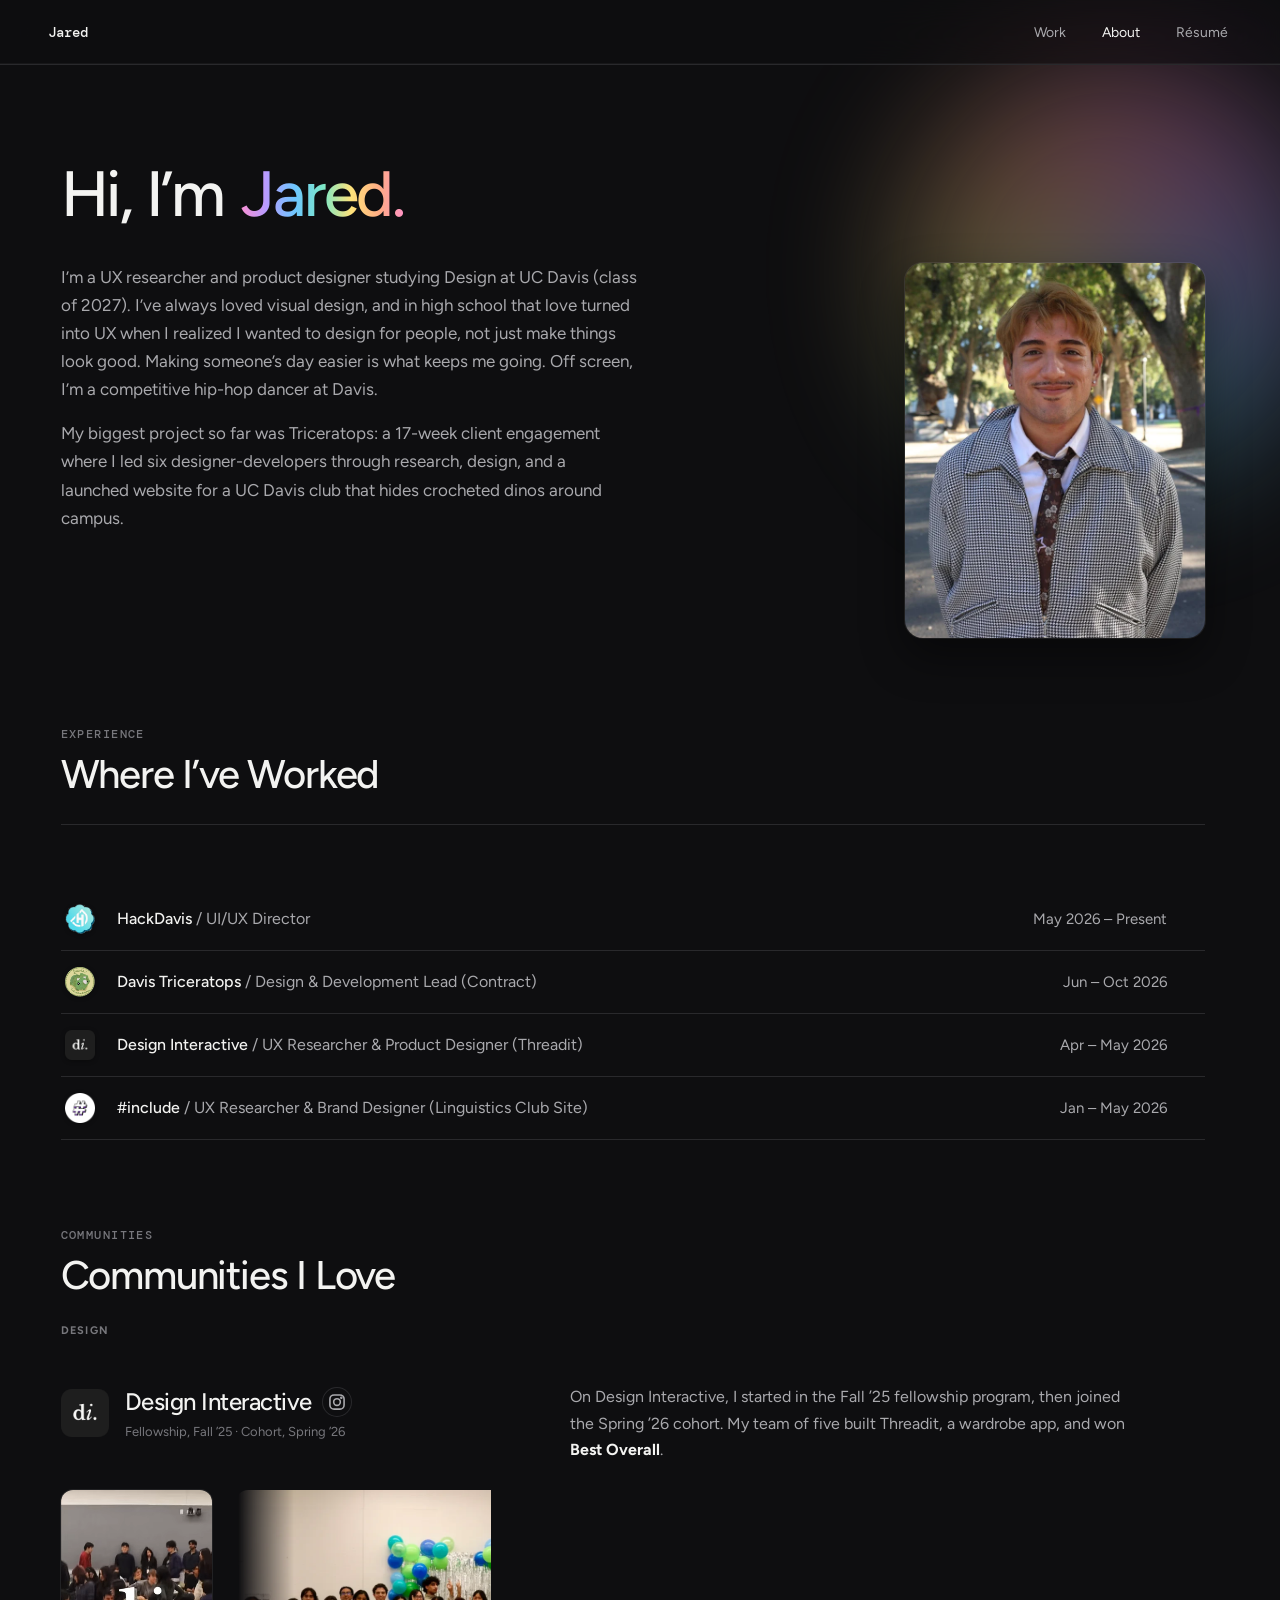
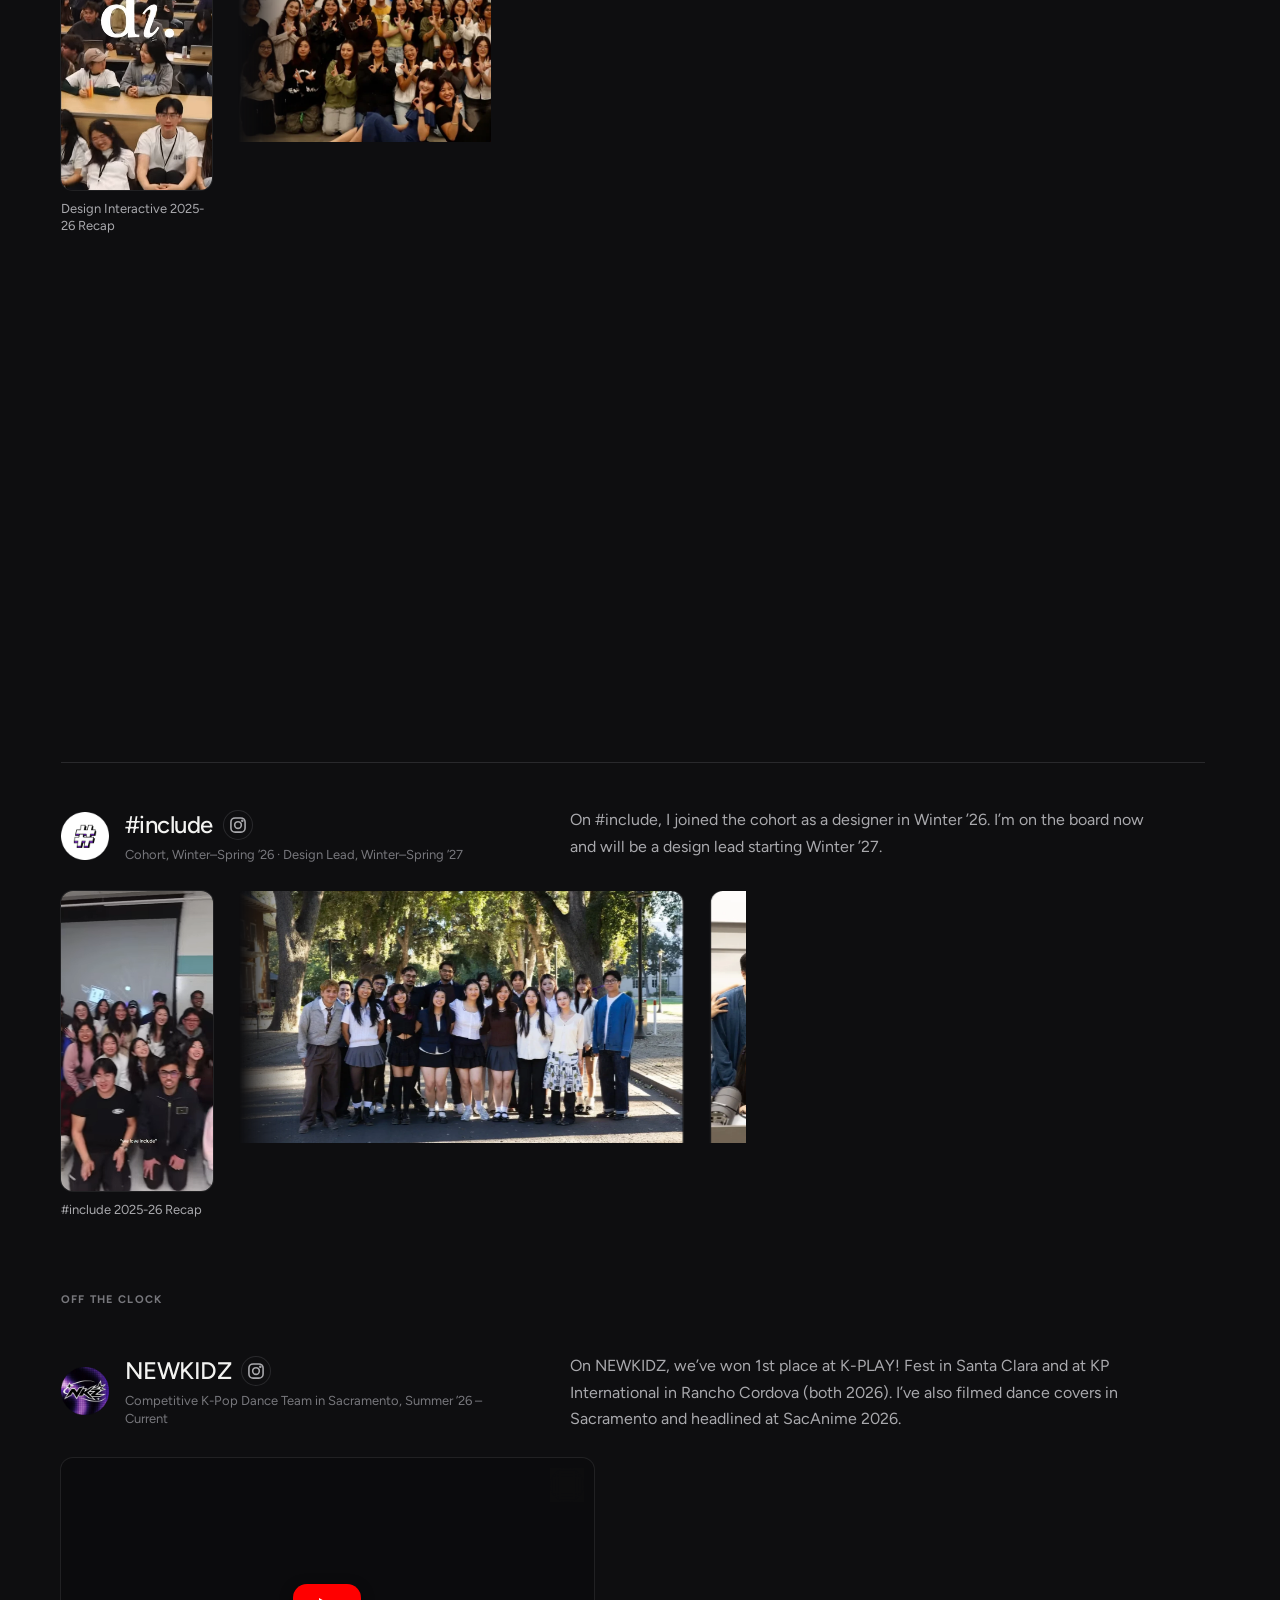
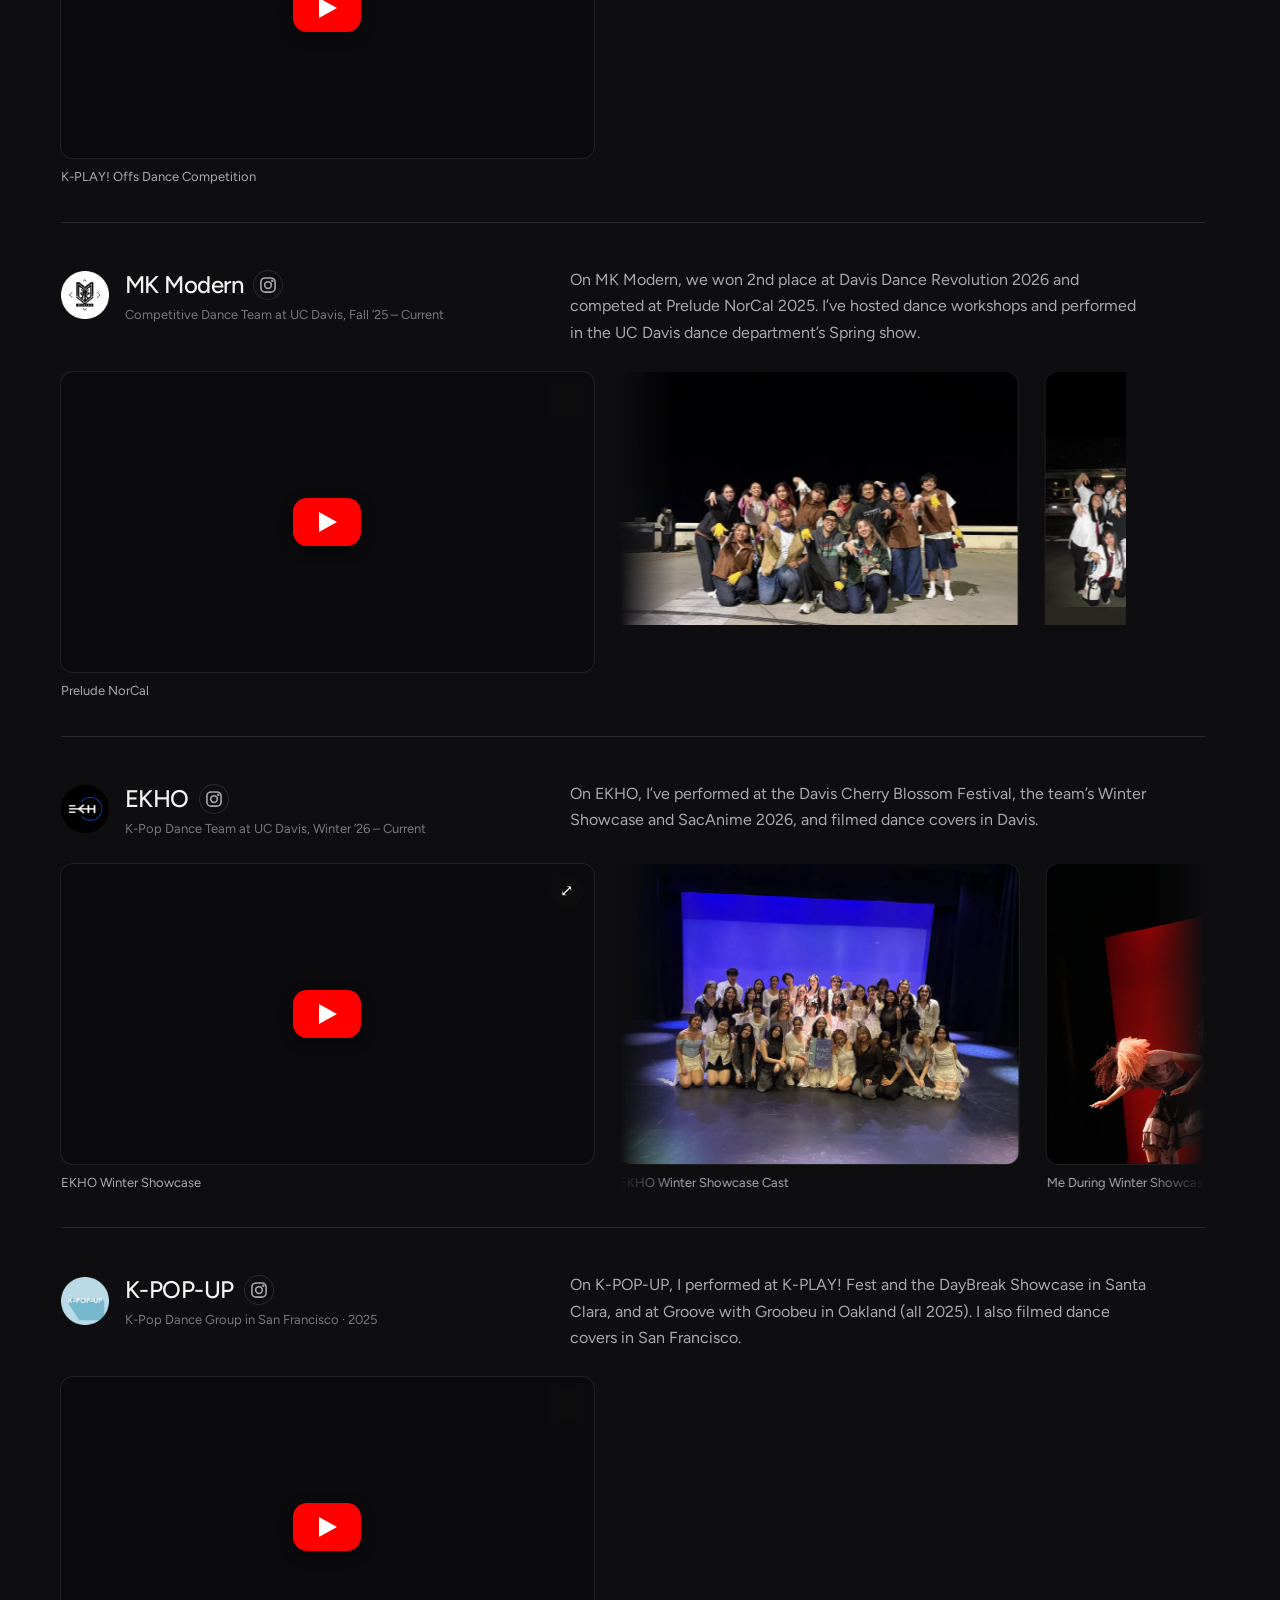
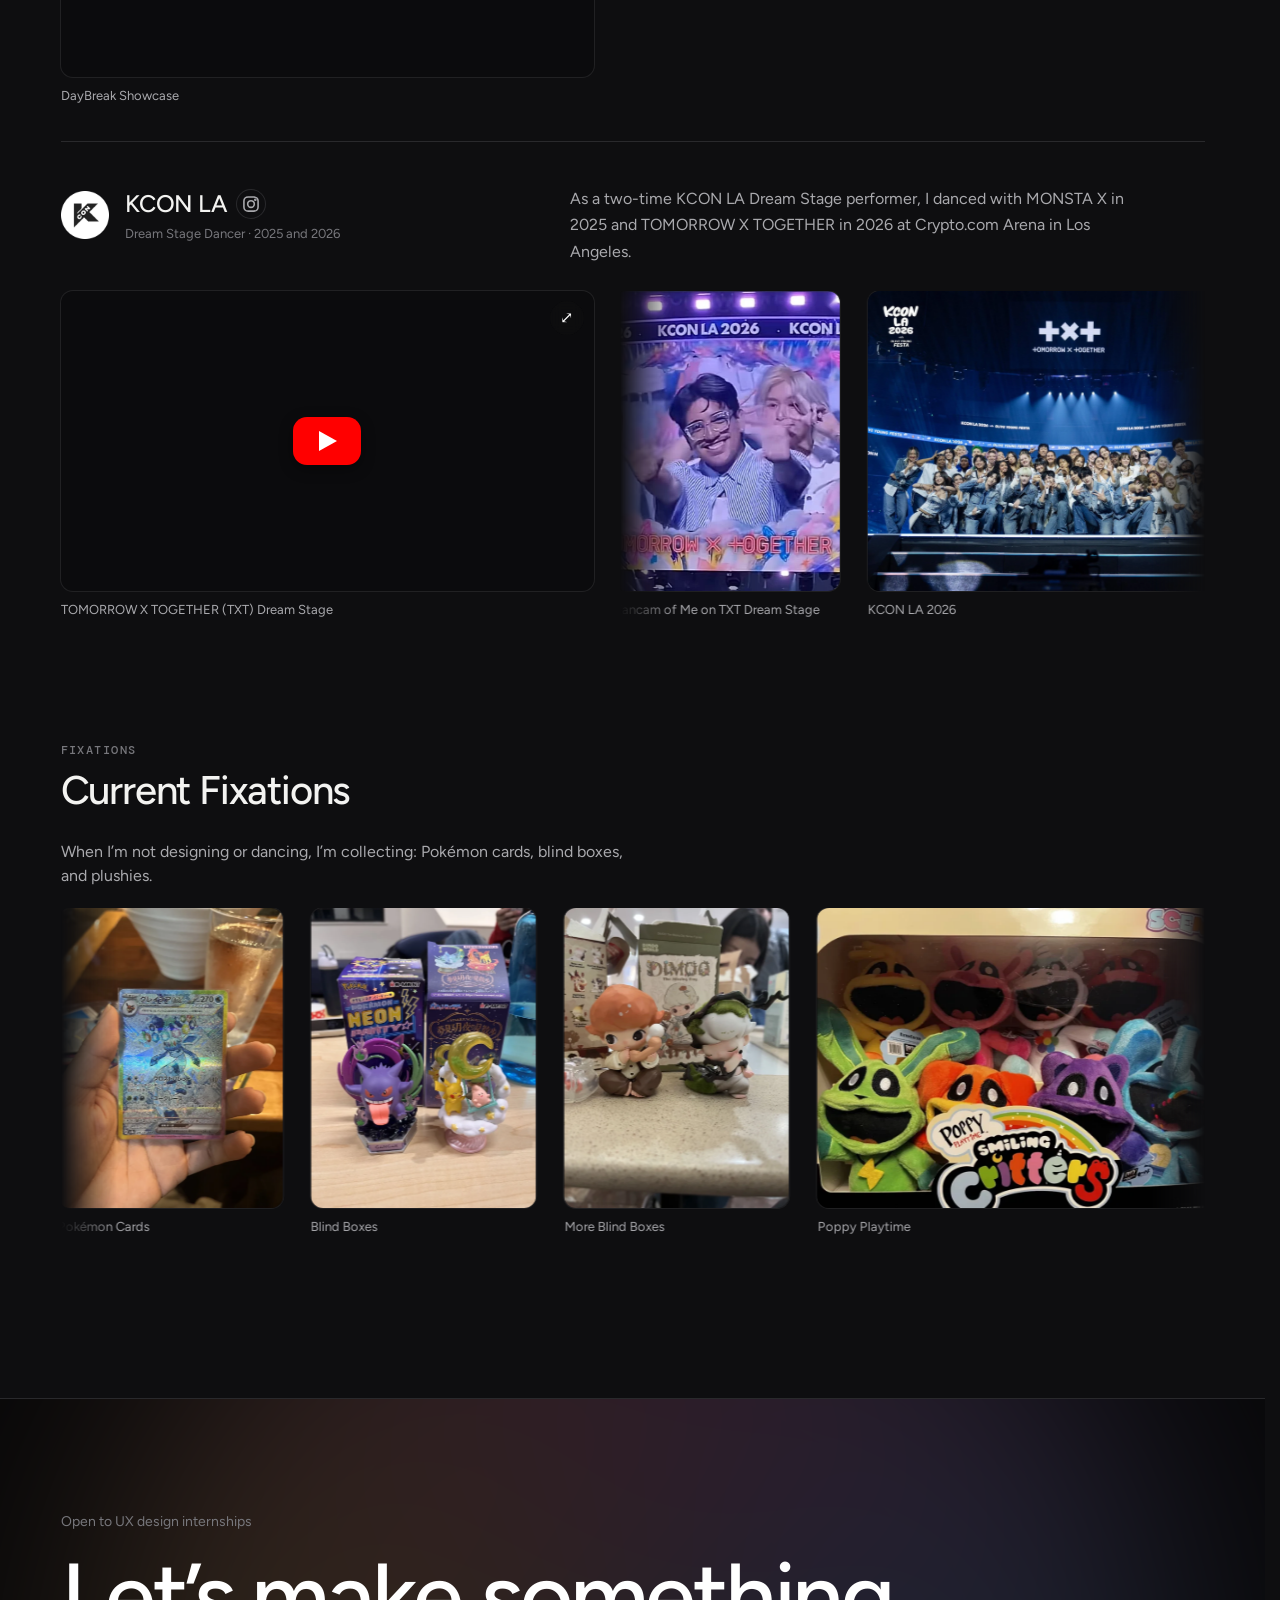
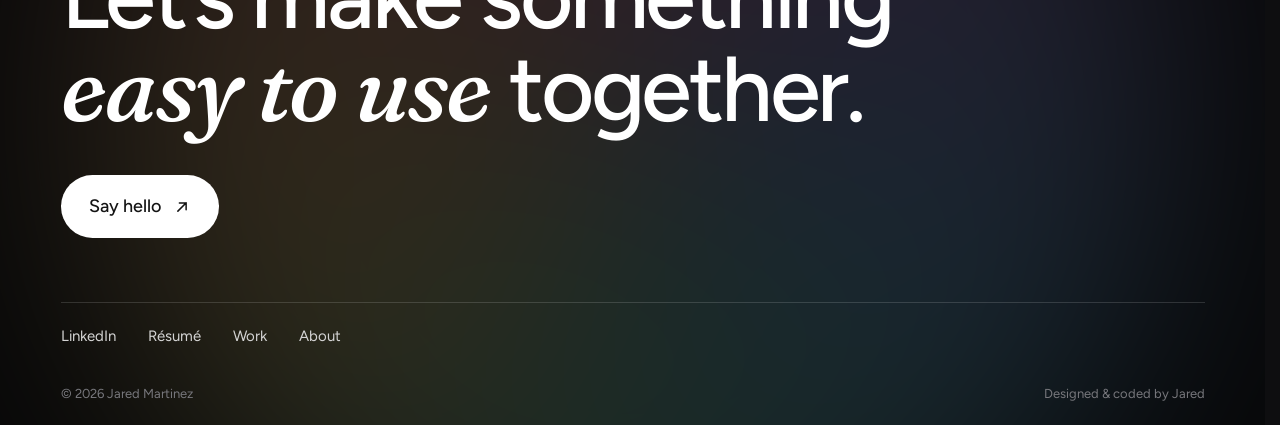
==== about.html @ 3a0bd886 "About: updated role lines for the dance communities Co-Authored-By: Claude Sonnet 5.5 <noreply@anthr" ====
<!doctype html>
<html lang="en">
<head>
  <meta charset="utf-8">
  <meta name="viewport" content="width=device-width,initial-scale=1">
  <title>About | Jared Martinez</title>
  <meta name="description" content="About Jared Martinez, a UX researcher and product designer at UC Davis. Experience, communities, and how I work.">
  <meta name="theme-color" content="#0e0e10">
  <link rel="icon" href="data:image/svg+xml,%3Csvg xmlns='http://www.w3.org/2000/svg' viewBox='0 0 24 24'%3E%3Cpath d='M12 2.5l2.9 6.2 6.6.8-4.9 4.6 1.3 6.7L12 17.5l-5.9 3.3 1.3-6.7L2.5 9.5l6.6-.8z' fill='%23222222'/%3E%3C/svg%3E">
  <link rel="stylesheet" href="css/site.css">
  <link rel="stylesheet" href="css/about.css">
  <link rel="stylesheet" href="css/dark.css">
  <script>document.documentElement.setAttribute('data-theme','dark')</script>
  <noscript><style>.reveal{opacity:1;transform:none}.hero h1 .w>span{transform:none;animation:none}.hero-fade{animation:none}</style></noscript>
</head>
<body id="top">
  <nav class="navbar" aria-label="Main">
    <a class="nav-logo" href="index.html" aria-label="Jared, home">Jared</a>
    <div class="nav-right">
      <div class="nav-links" id="nav-menu">
        <a class="nav-link" href="index.html#projects">Work</a>
        <a class="nav-link" href="about.html" aria-current="page">About</a>
        <a class="nav-link" data-site="resume" data-root="" href="#" target="_blank" rel="noopener noreferrer">Résumé<span class="nav-link-arrow"><svg viewBox="0 0 24 24" aria-hidden="true"><path d="m6.5 17.5 11-11m0 9v-9h-9"/></svg></span></a>
      </div>
      <button class="nav-toggle" type="button" aria-expanded="false" aria-controls="nav-menu" aria-label="Open menu"><span class="nav-toggle-bars" aria-hidden="true"></span></button>
    </div>
  </nav>

  <main class="about">
    <section class="x-hero">
      <div class="orb o1" aria-hidden="true"></div>
      <h1 class="x-title reveal">Hi, I’m <span class="foil-text">Jared.</span></h1>
      <div class="x-intro">
        <div class="x-copy reveal" style="--d:.08s">
          <p>I’m a UX researcher and product designer studying Design at UC Davis (class of 2027). I’ve always loved visual design, and in high school that love turned into UX when I realized I wanted to design for people, not just make things look good. Making someone’s day easier is what keeps me going. Off screen, I’m a competitive hip-hop dancer at Davis.</p>
          <p>My biggest project so far was Triceratops: a 17-week client engagement where I led six designer-developers through research, design, and a launched website for a UC Davis club that hides crocheted dinos around campus.</p>
        </div>
        <figure class="x-portrait reveal"><img src="assets/img/ab-portrait.webp" alt="Jared smiling outdoors in a houndstooth jacket and floral tie, under a canopy of trees" width="640" height="800"></figure>
      </div>
    </section>

    <section class="a-block">
      <header class="x-head reveal"><span class="x-eyebrow">Experience</span><h2 class="x-h2">Where I’ve Worked</h2></header>
      <div class="x-rows"><div class="x-row reveal"><img class="x-img" src="assets/img/logo-include.png" alt="" aria-hidden="true"><span class="x-name"><b>#include</b> / Design Lead</span><span class="x-date">Incoming, Jan 2027</span></div><div class="x-row reveal"><img class="x-img" src="assets/img/logo-hackdavis.png" alt="" aria-hidden="true"><span class="x-name"><b>HackDavis</b> / UI/UX Director</span><span class="x-date">May 2026 – Present</span></div><a class="x-row reveal" href="work/triceratops.html"><img class="x-img" src="assets/img/logo-triceratops.png" alt="" aria-hidden="true"><span class="x-name"><b>Davis Triceratops</b> / Design &amp; Development Lead (Contract)</span><span class="x-date">Jun – Oct 2026</span><span class="x-go" aria-hidden="true">↗</span></a><a class="x-row reveal" href="work/threadit.html"><img class="x-img" src="assets/img/logo-di.png" alt="" aria-hidden="true"><span class="x-name"><b>Design Interactive</b> / UX Researcher &amp; Product Designer (Threadit)</span><span class="x-date">Apr – May 2026</span><span class="x-go" aria-hidden="true">↗</span></a><div class="x-row reveal"><img class="x-img" src="assets/img/logo-include.png" alt="" aria-hidden="true"><span class="x-name"><b>#include</b> / UX Researcher &amp; Brand Designer (Linguistics Club Site)</span><span class="x-date">Jan – May 2026</span></div></div>
    </section>

    <section class="a-block">
      <header class="x-head reveal"><span class="x-eyebrow">Communities</span><h2 class="x-h2">Communities I Love</h2></header>
      <h4 class="x-grp reveal">Design</h4>
      <div class="x-cos"><article class="x-co reveal"><div class="x-co-top"><div class="x-co-id"><img class="x-img" src="assets/img/logo-di.png" alt="" aria-hidden="true"><div><h3>Design Interactive<a class="x-ig-ico" href="https://www.instagram.com/davisdesigninteractive/" target="_blank" rel="noopener noreferrer" aria-label="Design Interactive on Instagram"><svg viewBox="0 0 24 24" width="20" height="20" fill="none" stroke="currentColor" stroke-width="1.9" stroke-linecap="round" stroke-linejoin="round" aria-hidden="true"><rect x="3.5" y="3.5" width="17" height="17" rx="5"/><circle cx="12" cy="12" r="4"/><circle cx="17.2" cy="6.8" r=".6" fill="currentColor"/></svg></a></h3><p class="x-c-role">Fellowship, Fall ’25 · Cohort, Spring ’26</p></div></div><div class="x-co-desc"><p>On Design Interactive, I started in the Fall ’25 fellowship program, then joined the Spring ’26 cohort. My team of five built Threadit, a wardrobe app, and won <strong>Best Overall</strong>.</p></div></div><div class="x-co-media has-feat"><figure class="x-m x-pv x-feat" style="--ar:360/712"><div class="x-mf"><video class="clip" data-loop autoplay muted loop playsinline preload="metadata" poster="assets/img/ab-di-reel-poster.webp" aria-label="Design Interactive 2025-26 Recap"><source src="assets/video/ab-di-reel.webm" type="video/webm"><source src="assets/video/ab-di-reel.mp4" type="video/mp4"></video></div><figcaption>Design Interactive 2025-26 Recap</figcaption></figure><div class="x-car" data-car><div class="x-car-track"><figure class="x-m" style="--ar:960/720"><div class="x-mf"><img src="assets/img/ab-di-fellowship.webp" alt="The Design Interactive fellowship group posing together in front of balloons" loading="lazy" draggable="false" width="960" height="720"></div><figcaption>Fellowship, Fall ’25</figcaption></figure><figure class="x-m" style="--ar:1280/853"><div class="x-mf"><img src="assets/img/ab-di-cohort.webp" alt="Team Threadit holding their certificates in front of the Threadit slide" loading="lazy" draggable="false" width="1280" height="853"></div><figcaption>Team Threadit</figcaption></figure><figure class="x-m" style="--ar:1280/853"><div class="x-mf"><img src="assets/img/ab-di-present.webp" alt="Presenting Threadit on stage" loading="lazy" draggable="false" width="1280" height="853"></div><figcaption>Cohort Presentation Night</figcaption></figure></div></div></div></article><article class="x-co reveal"><div class="x-co-top"><div class="x-co-id"><img class="x-img" src="assets/img/logo-hackdavis.png" alt="" aria-hidden="true"><div><h3>HackDavis<a class="x-ig-ico" href="https://www.instagram.com/hackdavis/" target="_blank" rel="noopener noreferrer" aria-label="HackDavis on Instagram"><svg viewBox="0 0 24 24" width="20" height="20" fill="none" stroke="currentColor" stroke-width="1.9" stroke-linecap="round" stroke-linejoin="round" aria-hidden="true"><rect x="3.5" y="3.5" width="17" height="17" rx="5"/><circle cx="12" cy="12" r="4"/><circle cx="17.2" cy="6.8" r=".6" fill="currentColor"/></svg></a></h3><p class="x-c-role">UI/UX Director, 2026–2027</p></div></div><div class="x-co-desc"><p>On HackDavis, I co-direct UI/UX and shape the narrative and content structure of the organization’s website.</p></div></div><div class="x-co-media has-feat"><figure class="x-m x-pv x-feat" style="--ar:3/4"><div class="x-mf"><video class="clip" data-loop autoplay muted loop playsinline preload="metadata" poster="assets/img/ab-hackdavis-poster.webp" aria-label="HackDavis Design Team"><source src="assets/video/ab-hackdavis.webm" type="video/webm"><source src="assets/video/ab-hackdavis.mp4" type="video/mp4"></video></div><figcaption>HackDavis Design Team</figcaption></figure><div class="x-car" data-car><div class="x-car-track"><figure class="x-m" style="--ar:1536/1152"><div class="x-mf"><img src="assets/img/ab-hd-1.webp" alt="HackDavis members posing at a table at a restaurant" loading="lazy" draggable="false" width="1536" height="1152"></div><figcaption>HackDavis Team Social</figcaption></figure><figure class="x-m" style="--ar:767/1024"><div class="x-mf"><img src="assets/img/ab-hd-2.webp" alt="HackDavis members chatting in a furniture showroom" loading="lazy" draggable="false" width="767" height="1024"></div><figcaption>IKEA Social</figcaption></figure><figure class="x-m" style="--ar:768/1024"><div class="x-mf"><img src="assets/img/ab-hd-3.webp" alt="A HackDavis member reading a note while teammates look on" loading="lazy" draggable="false" width="768" height="1024"></div><figcaption>IKEA Social</figcaption></figure></div></div></div></article><article class="x-co reveal"><div class="x-co-top"><div class="x-co-id"><img class="x-img" src="assets/img/logo-include.png" alt="" aria-hidden="true"><div><h3>#include<a class="x-ig-ico" href="https://www.instagram.com/includedavis/" target="_blank" rel="noopener noreferrer" aria-label="#include on Instagram"><svg viewBox="0 0 24 24" width="20" height="20" fill="none" stroke="currentColor" stroke-width="1.9" stroke-linecap="round" stroke-linejoin="round" aria-hidden="true"><rect x="3.5" y="3.5" width="17" height="17" rx="5"/><circle cx="12" cy="12" r="4"/><circle cx="17.2" cy="6.8" r=".6" fill="currentColor"/></svg></a></h3><p class="x-c-role">Cohort, Winter–Spring ’26 · Design Lead, Winter–Spring ’27</p></div></div><div class="x-co-desc"><p>On #include, I joined the cohort as a designer in Winter ’26. I’m on the board now and will be a design lead starting Winter ’27.</p></div></div><div class="x-co-media has-feat"><figure class="x-m x-pv x-feat" style="--ar:360/706"><div class="x-mf"><video class="clip" data-loop autoplay muted loop playsinline preload="metadata" poster="assets/img/ab-include-reel-poster.webp" aria-label="#include 2025-26 Recap"><source src="assets/video/ab-include-reel.webm" type="video/webm"><source src="assets/video/ab-include-reel.mp4" type="video/mp4"></video></div><figcaption>#include 2025-26 Recap</figcaption></figure><div class="x-car" data-car><div class="x-car-track"><figure class="x-m" style="--ar:1536/1024"><div class="x-mf"><img src="assets/img/ab-include-3.webp" alt="The #include team standing together on a tree-lined campus road" loading="lazy" draggable="false" width="1536" height="1024"></div><figcaption>2026-2027 Board</figcaption></figure><figure class="x-m" style="--ar:683/1024"><div class="x-mf"><img src="assets/img/ab-include-4.webp" alt="Members of #include laughing together around a laptop" loading="lazy" draggable="false" width="683" height="1024"></div><figcaption>Design Leads 2026-2027</figcaption></figure><figure class="x-m" style="--ar:767/1024"><div class="x-mf"><img src="assets/img/ab-include-5.webp" alt="The #include design team posing at a table in a classroom" loading="lazy" draggable="false" width="767" height="1024"></div><figcaption>Linguistics Club Cohort Team</figcaption></figure><figure class="x-m" style="--ar:1280/855"><div class="x-mf"><img src="assets/img/ab-include-2.webp" alt="The #include cohort posing in a classroom" loading="lazy" draggable="false" width="1280" height="855"></div><figcaption>2026 Winter-Spring Cohort</figcaption></figure></div></div></div></article></div>
      <h4 class="x-grp reveal">Off the Clock</h4>
      <div class="x-cos"><article class="x-co reveal"><div class="x-co-top"><div class="x-co-id"><img class="x-img" src="assets/img/logo-newkidz.png" alt="" aria-hidden="true"><div><h3>NEWKIDZ<a class="x-ig-ico" href="https://www.instagram.com/newkidz.nkz/" target="_blank" rel="noopener noreferrer" aria-label="NEWKIDZ on Instagram"><svg viewBox="0 0 24 24" width="20" height="20" fill="none" stroke="currentColor" stroke-width="1.9" stroke-linecap="round" stroke-linejoin="round" aria-hidden="true"><rect x="3.5" y="3.5" width="17" height="17" rx="5"/><circle cx="12" cy="12" r="4"/><circle cx="17.2" cy="6.8" r=".6" fill="currentColor"/></svg></a></h3><p class="x-c-role">Competitive K-Pop Dance Team in Sacramento, Summer ’26 – Current</p></div></div><div class="x-co-desc"><p>On NEWKIDZ, we’ve won 1st place at K-PLAY! Fest in Santa Clara and at KP International in Rancho Cordova (both 2026). I’ve also filmed dance covers in Sacramento and headlined at SacAnime 2026.</p></div></div><div class="x-co-media has-feat"><figure class="x-m x-yt x-feat" style="--ar:16/9"><div class="x-mf"><a class="x-vid" href="https://www.youtube.com/watch?v=4xDZyEE0aps" data-yt="4xDZyEE0aps" data-autoplay target="_blank" rel="noopener noreferrer" aria-label="Play: K-PLAY! Offs Dance Competition"><img src="https://i.ytimg.com/vi/4xDZyEE0aps/maxresdefault.jpg" alt="" loading="lazy" draggable="false" onerror="var f=this.dataset.f|0;if(f==0){this.dataset.f=1;this.src='https://i.ytimg.com/vi/4xDZyEE0aps/sddefault.jpg'}else if(f==1){this.dataset.f=2;this.src='https://i.ytimg.com/vi/4xDZyEE0aps/hqdefault.jpg'}else{this.remove()}"><span class="x-play" aria-hidden="true"></span></a><button class="x-expand" type="button" aria-label="Expand video">⤢</button></div><figcaption>K-PLAY! Offs Dance Competition</figcaption></figure><div class="x-car" data-car><div class="x-car-track"><figure class="x-m" style="--ar:810/1450"><div class="x-mf"><img src="assets/img/ab-newkidz.webp" alt="NEWKIDZ team members posing on a gym floor in red" loading="lazy" draggable="false" width="810" height="1450"></div><figcaption>K-PLAY! Offs Team</figcaption></figure><figure class="x-m x-yt" style="--ar:16/9"><div class="x-mf"><a class="x-vid" href="https://www.youtube.com/watch?v=G6zW-KF57Dw" data-yt="G6zW-KF57Dw" target="_blank" rel="noopener noreferrer" aria-label="Play: BAD - ATEEZ Dance Cover"><img src="https://i.ytimg.com/vi/G6zW-KF57Dw/maxresdefault.jpg" alt="" loading="lazy" draggable="false" onerror="var f=this.dataset.f|0;if(f==0){this.dataset.f=1;this.src='https://i.ytimg.com/vi/G6zW-KF57Dw/sddefault.jpg'}else if(f==1){this.dataset.f=2;this.src='https://i.ytimg.com/vi/G6zW-KF57Dw/hqdefault.jpg'}else{this.remove()}"><span class="x-play" aria-hidden="true"></span></a></div><figcaption>BAD - ATEEZ Dance Cover</figcaption></figure></div></div></div></article><article class="x-co reveal"><div class="x-co-top"><div class="x-co-id"><img class="x-img" src="assets/img/logo-mkmodern.png" alt="" aria-hidden="true"><div><h3>MK Modern<a class="x-ig-ico" href="https://www.instagram.com/mkmodern/" target="_blank" rel="noopener noreferrer" aria-label="MK Modern on Instagram"><svg viewBox="0 0 24 24" width="20" height="20" fill="none" stroke="currentColor" stroke-width="1.9" stroke-linecap="round" stroke-linejoin="round" aria-hidden="true"><rect x="3.5" y="3.5" width="17" height="17" rx="5"/><circle cx="12" cy="12" r="4"/><circle cx="17.2" cy="6.8" r=".6" fill="currentColor"/></svg></a></h3><p class="x-c-role">Competitive Dance Team at UC Davis, Fall ’25 – Current</p></div></div><div class="x-co-desc"><p>On MK Modern, we won 2nd place at Davis Dance Revolution 2026 and competed at Prelude NorCal 2025. I’ve hosted dance workshops and performed in the UC Davis dance department’s Spring show.</p></div></div><div class="x-co-media has-feat"><figure class="x-m x-yt x-feat" style="--ar:16/9"><div class="x-mf"><a class="x-vid" href="https://www.youtube.com/watch?v=GJey87ZkhEk" data-yt="GJey87ZkhEk" data-autoplay target="_blank" rel="noopener noreferrer" aria-label="Play: Prelude NorCal"><img src="https://i.ytimg.com/vi/GJey87ZkhEk/maxresdefault.jpg" alt="" loading="lazy" draggable="false" onerror="var f=this.dataset.f|0;if(f==0){this.dataset.f=1;this.src='https://i.ytimg.com/vi/GJey87ZkhEk/sddefault.jpg'}else if(f==1){this.dataset.f=2;this.src='https://i.ytimg.com/vi/GJey87ZkhEk/hqdefault.jpg'}else{this.remove()}"><span class="x-play" aria-hidden="true"></span></a><button class="x-expand" type="button" aria-label="Expand video">⤢</button></div><figcaption>Prelude NorCal</figcaption></figure><div class="x-car" data-car><div class="x-car-track"><figure class="x-m" style="--ar:932/700"><div class="x-mf"><img src="assets/img/ab-mk-1.webp" alt="MK Modern members posing at night" loading="lazy" draggable="false" width="932" height="700"></div><figcaption>DDR Team</figcaption></figure><figure class="x-m" style="--ar:526/700"><div class="x-mf"><img src="assets/img/ab-mk-2.webp" alt="MK Modern members in white shirts and red ties" loading="lazy" draggable="false" width="526" height="700"></div><figcaption>Prelude Team</figcaption></figure><figure class="x-m x-yt" style="--ar:16/9"><div class="x-mf"><a class="x-vid" href="https://www.youtube.com/watch?v=SHLrVopWMoc" data-yt="SHLrVopWMoc" target="_blank" rel="noopener noreferrer" aria-label="Play: Davis Dance Revolution Dance Competition"><img src="https://i.ytimg.com/vi/SHLrVopWMoc/maxresdefault.jpg" alt="" loading="lazy" draggable="false" onerror="var f=this.dataset.f|0;if(f==0){this.dataset.f=1;this.src='https://i.ytimg.com/vi/SHLrVopWMoc/sddefault.jpg'}else if(f==1){this.dataset.f=2;this.src='https://i.ytimg.com/vi/SHLrVopWMoc/hqdefault.jpg'}else{this.remove()}"><span class="x-play" aria-hidden="true"></span></a></div><figcaption>Davis Dance Revolution Dance Competition</figcaption></figure></div></div></div></article><article class="x-co reveal"><div class="x-co-top"><div class="x-co-id"><img class="x-img" src="assets/img/logo-ekho.png" alt="" aria-hidden="true"><div><h3>EKHO<a class="x-ig-ico" href="https://www.instagram.com/ekho.dance/" target="_blank" rel="noopener noreferrer" aria-label="EKHO on Instagram"><svg viewBox="0 0 24 24" width="20" height="20" fill="none" stroke="currentColor" stroke-width="1.9" stroke-linecap="round" stroke-linejoin="round" aria-hidden="true"><rect x="3.5" y="3.5" width="17" height="17" rx="5"/><circle cx="12" cy="12" r="4"/><circle cx="17.2" cy="6.8" r=".6" fill="currentColor"/></svg></a></h3><p class="x-c-role">K-Pop Dance Team at UC Davis, Winter ’26 – Current</p></div></div><div class="x-co-desc"><p>On EKHO, I’ve performed at the Davis Cherry Blossom Festival, the team’s Winter Showcase and SacAnime 2026, and filmed dance covers in Davis.</p></div></div><div class="x-co-media has-feat"><figure class="x-m x-yt x-feat" style="--ar:16/9"><div class="x-mf"><a class="x-vid" href="https://www.youtube.com/watch?v=TrWcjJXR0es" data-yt="TrWcjJXR0es" data-autoplay target="_blank" rel="noopener noreferrer" aria-label="Play: EKHO Winter Showcase"><img src="https://i.ytimg.com/vi/TrWcjJXR0es/maxresdefault.jpg" alt="" loading="lazy" draggable="false" onerror="var f=this.dataset.f|0;if(f==0){this.dataset.f=1;this.src='https://i.ytimg.com/vi/TrWcjJXR0es/sddefault.jpg'}else if(f==1){this.dataset.f=2;this.src='https://i.ytimg.com/vi/TrWcjJXR0es/hqdefault.jpg'}else{this.remove()}"><span class="x-play" aria-hidden="true"></span></a><button class="x-expand" type="button" aria-label="Expand video">⤢</button></div><figcaption>EKHO Winter Showcase</figcaption></figure><div class="x-car" data-car><div class="x-car-track"><figure class="x-m" style="--ar:1656/1242"><div class="x-mf"><img src="assets/img/ab-ekho-1.webp" alt="The EKHO team after their showcase" loading="lazy" draggable="false" width="1656" height="1242"></div><figcaption>EKHO Winter Showcase Cast</figcaption></figure><figure class="x-m" style="--ar:2000/1125"><div class="x-mf"><img src="assets/img/ab-ekho-2.webp" alt="EKHO dancers performing on a red stage" loading="lazy" draggable="false" width="2000" height="1125"></div><figcaption>Me During Winter Showcase</figcaption></figure><figure class="x-m x-yt" style="--ar:16/9"><div class="x-mf"><a class="x-vid" href="https://www.youtube.com/watch?v=g5Njkk2mMac" data-yt="g5Njkk2mMac" target="_blank" rel="noopener noreferrer" aria-label="Play: IVE - Bang Bang Dance Cover"><img src="https://i.ytimg.com/vi/g5Njkk2mMac/maxresdefault.jpg" alt="" loading="lazy" draggable="false" onerror="var f=this.dataset.f|0;if(f==0){this.dataset.f=1;this.src='https://i.ytimg.com/vi/g5Njkk2mMac/sddefault.jpg'}else if(f==1){this.dataset.f=2;this.src='https://i.ytimg.com/vi/g5Njkk2mMac/hqdefault.jpg'}else{this.remove()}"><span class="x-play" aria-hidden="true"></span></a></div><figcaption>IVE - Bang Bang Dance Cover</figcaption></figure></div></div></div></article><article class="x-co reveal"><div class="x-co-top"><div class="x-co-id"><img class="x-img" src="assets/img/logo-kpopup.png" alt="" aria-hidden="true"><div><h3>K-POP-UP<a class="x-ig-ico" href="https://www.instagram.com/kpopupsf/" target="_blank" rel="noopener noreferrer" aria-label="K-POP-UP on Instagram"><svg viewBox="0 0 24 24" width="20" height="20" fill="none" stroke="currentColor" stroke-width="1.9" stroke-linecap="round" stroke-linejoin="round" aria-hidden="true"><rect x="3.5" y="3.5" width="17" height="17" rx="5"/><circle cx="12" cy="12" r="4"/><circle cx="17.2" cy="6.8" r=".6" fill="currentColor"/></svg></a></h3><p class="x-c-role">K-Pop Dance Group in San Francisco · 2025</p></div></div><div class="x-co-desc"><p>On K-POP-UP, I performed at K-PLAY! Fest and the DayBreak Showcase in Santa Clara, and at Groove with Groobeu in Oakland (all 2025). I also filmed dance covers in San Francisco.</p></div></div><div class="x-co-media has-feat"><figure class="x-m x-yt x-feat" style="--ar:16/9"><div class="x-mf"><a class="x-vid" href="https://www.youtube.com/watch?v=i_hTtH6LqvQ" data-yt="i_hTtH6LqvQ" data-autoplay target="_blank" rel="noopener noreferrer" aria-label="Play: DayBreak Showcase"><img src="https://i.ytimg.com/vi/i_hTtH6LqvQ/maxresdefault.jpg" alt="" loading="lazy" draggable="false" onerror="var f=this.dataset.f|0;if(f==0){this.dataset.f=1;this.src='https://i.ytimg.com/vi/i_hTtH6LqvQ/sddefault.jpg'}else if(f==1){this.dataset.f=2;this.src='https://i.ytimg.com/vi/i_hTtH6LqvQ/hqdefault.jpg'}else{this.remove()}"><span class="x-play" aria-hidden="true"></span></a><button class="x-expand" type="button" aria-label="Expand video">⤢</button></div><figcaption>DayBreak Showcase</figcaption></figure><div class="x-car" data-car><div class="x-car-track"><figure class="x-m" style="--ar:2000/1125"><div class="x-mf"><img src="assets/img/ab-kpopup.webp" alt="K-POP-UP members posing together in white" loading="lazy" draggable="false" width="2000" height="1125"></div><figcaption>K-PLAY! Fest Cast</figcaption></figure><figure class="x-m x-yt" style="--ar:16/9"><div class="x-mf"><a class="x-vid" href="https://www.youtube.com/watch?v=08DUPmwqE5k" data-yt="08DUPmwqE5k" target="_blank" rel="noopener noreferrer" aria-label="Play: XG - In The Rain Dance Cover"><img src="https://i.ytimg.com/vi/08DUPmwqE5k/maxresdefault.jpg" alt="" loading="lazy" draggable="false" onerror="var f=this.dataset.f|0;if(f==0){this.dataset.f=1;this.src='https://i.ytimg.com/vi/08DUPmwqE5k/sddefault.jpg'}else if(f==1){this.dataset.f=2;this.src='https://i.ytimg.com/vi/08DUPmwqE5k/hqdefault.jpg'}else{this.remove()}"><span class="x-play" aria-hidden="true"></span></a></div><figcaption>XG - In The Rain Dance Cover</figcaption></figure></div></div></div></article><article class="x-co reveal"><div class="x-co-top"><div class="x-co-id"><img class="x-img" src="assets/img/logo-kcon.png" alt="" aria-hidden="true"><div><h3>KCON LA<a class="x-ig-ico" href="https://www.instagram.com/kconusa/" target="_blank" rel="noopener noreferrer" aria-label="KCON LA on Instagram"><svg viewBox="0 0 24 24" width="20" height="20" fill="none" stroke="currentColor" stroke-width="1.9" stroke-linecap="round" stroke-linejoin="round" aria-hidden="true"><rect x="3.5" y="3.5" width="17" height="17" rx="5"/><circle cx="12" cy="12" r="4"/><circle cx="17.2" cy="6.8" r=".6" fill="currentColor"/></svg></a></h3><p class="x-c-role">Dream Stage Dancer · 2025 and 2026</p></div></div><div class="x-co-desc"><p>As a two-time KCON LA Dream Stage performer, I danced with MONSTA X in 2025 and TOMORROW X TOGETHER in 2026 at Crypto.com Arena in Los Angeles.</p></div></div><div class="x-co-media has-feat"><figure class="x-m x-yt x-feat" style="--ar:16/9"><div class="x-mf"><a class="x-vid" href="https://www.youtube.com/watch?v=RqD84ooF-S4" data-yt="RqD84ooF-S4" data-autoplay target="_blank" rel="noopener noreferrer" aria-label="Play: TOMORROW X TOGETHER (TXT) Dream Stage"><img src="https://i.ytimg.com/vi/RqD84ooF-S4/maxresdefault.jpg" alt="" loading="lazy" draggable="false" onerror="var f=this.dataset.f|0;if(f==0){this.dataset.f=1;this.src='https://i.ytimg.com/vi/RqD84ooF-S4/sddefault.jpg'}else if(f==1){this.dataset.f=2;this.src='https://i.ytimg.com/vi/RqD84ooF-S4/hqdefault.jpg'}else{this.remove()}"><span class="x-play" aria-hidden="true"></span></a><button class="x-expand" type="button" aria-label="Expand video">⤢</button></div><figcaption>TOMORROW X TOGETHER (TXT) Dream Stage</figcaption></figure><div class="x-car" data-car><div class="x-car-track"><figure class="x-m" style="--ar:361/482"><div class="x-mf"><a class="x-fan" href="https://www.instagram.com/p/DcN9qo4N4AT/" target="_blank" rel="noopener noreferrer" aria-label="Fancam of Me on TXT Dream Stage: open on Instagram"></a><img src="assets/img/ab-kcon-txt-fan.webp" alt="A fancam still of Jared on stage at KCON LA 2026" loading="lazy" draggable="false" width="361" height="482"></div><figcaption>Fancam of Me on TXT Dream Stage</figcaption></figure><figure class="x-m" style="--ar:2000/1333"><div class="x-mf"><img src="assets/img/ab-kcon-txt.webp" alt="The full stage at KCON LA 2026 with the dancers posing" loading="lazy" draggable="false" width="2000" height="1333"></div><figcaption>KCON LA 2026</figcaption></figure><figure class="x-m" style="--ar:1080/655"><div class="x-mf"><a class="x-fan" href="https://www.instagram.com/p/DNKkPEmutX_/" target="_blank" rel="noopener noreferrer" aria-label="Fancam of Me on MONSTA X Dream Stage: open on Instagram"></a><img src="assets/img/ab-kcon-mx-fan.webp" alt="A still from the KCON LA 2025 fancam" loading="lazy" draggable="false" width="1080" height="655"></div><figcaption>Fancam of Me on MONSTA X Dream Stage</figcaption></figure><figure class="x-m" style="--ar:1170/775"><div class="x-mf"><img src="assets/img/ab-kcon-mx.webp" alt="The full stage at KCON LA 2025 with the dancers posing" loading="lazy" draggable="false" width="1170" height="775"></div><figcaption>KCON LA 2025</figcaption></figure><figure class="x-m x-yt" style="--ar:16/9"><div class="x-mf"><a class="x-vid" href="https://www.youtube.com/watch?v=-UCI0qFVW2M" data-yt="-UCI0qFVW2M" target="_blank" rel="noopener noreferrer" aria-label="Play: MONSTA X Dream Stage"><img src="https://i.ytimg.com/vi/-UCI0qFVW2M/maxresdefault.jpg" alt="" loading="lazy" draggable="false" onerror="var f=this.dataset.f|0;if(f==0){this.dataset.f=1;this.src='https://i.ytimg.com/vi/-UCI0qFVW2M/sddefault.jpg'}else if(f==1){this.dataset.f=2;this.src='https://i.ytimg.com/vi/-UCI0qFVW2M/hqdefault.jpg'}else{this.remove()}"><span class="x-play" aria-hidden="true"></span></a></div><figcaption>MONSTA X Dream Stage</figcaption></figure></div></div></div></article></div>
    </section>

    <section class="a-block">
      <header class="x-head reveal"><span class="x-eyebrow">Fixations</span><h2 class="x-h2">Current Fixations</h2></header>
      <p class="x-fx-intro reveal">When I’m not designing or dancing, I’m collecting: Pokémon cards, blind boxes, and plushies.</p>
      <div class="x-car reveal" data-car><div class="x-car-track"><figure class="x-m" style="--ar:1088/1450"><div class="x-mf"><img src="assets/img/ab-fix-pokemon.webp" alt="A holographic Pokémon card held in a hand" loading="lazy" draggable="false" width="1088" height="1450"></div><figcaption>Pokémon Cards</figcaption></figure><figure class="x-m" style="--ar:932/1242"><div class="x-mf"><img src="assets/img/ab-fix-blind1.webp" alt="Pokémon blind-box figurines on a desk" loading="lazy" draggable="false" width="932" height="1242"></div><figcaption>Blind Boxes</figcaption></figure><figure class="x-m" style="--ar:932/1242"><div class="x-mf"><img src="assets/img/ab-fix-blind2.webp" alt="Blind-box figurines on a desk" loading="lazy" draggable="false" width="932" height="1242"></div><figcaption>More Blind Boxes</figcaption></figure><figure class="x-m" style="--ar:932/700"><div class="x-mf"><img src="assets/img/ab-fix-poppy.webp" alt="A boxed set of Poppy Playtime plushies" loading="lazy" draggable="false" width="932" height="700"></div><figcaption>Poppy Playtime</figcaption></figure></div></div>
    </section>
    <div class="a-end"></div>
  </main>

  <footer class="footer" id="footer">
    <div class="footer-inner">
      <p class="footer-eyebrow reveal">Open to UX design internships</p>
      <h2 class="footer-big reveal">Let’s make something <em>easy to use</em> together.</h2>
      <a class="footer-cta reveal" data-site="email" href="#" data-cursor="Say hello">Say hello <svg viewBox="0 0 24 24" aria-hidden="true"><path d="m6.5 17.5 11-11m0 9v-9h-9"/></svg></a>
      <nav class="footer-links" aria-label="Footer">
        <a class="footer-link" data-site="linkedin" href="#" target="_blank" rel="noopener noreferrer">LinkedIn</a>
        <a class="footer-link" data-site="resume" data-root="" href="#" target="_blank" rel="noopener noreferrer">Résumé</a>
        <a class="footer-link" href="index.html#projects">Work</a>
        <a class="footer-link" href="about.html">About</a>
      </nav>
      <div class="footer-base">
        <div class="footer-name">© 2026 Jared Martinez</div>
        <div class="footer-push">Designed &amp; coded by Jared</div>
      </div>
    </div>
  </footer>

  <script src="js/site.js"></script>
  <script src="js/nav.js"></script>
  <script src="js/cursor.js"></script>
    <script src="js/main.js"></script>
  <script src="js/about.js"></script>
</body>
</html>
---- css/site.css ----
/* ==========================================================================
   Shared by every page: tokens, navbar, cursor, and the footer.
   White pages, a four-grey ink scale, Figtree for text and DM Mono for the
   small labels, an 8px radius. Colour is kept for one signature: an animated iridescent foil.
   ========================================================================== */

@font-face{font-family:"Figtree";src:url(../assets/fonts/figtree-latin-400-normal.woff2) format("woff2");font-weight:400;font-style:normal;font-display:swap}
@font-face{font-family:"Figtree";src:url(../assets/fonts/figtree-latin-700-normal.woff2) format("woff2");font-weight:700;font-style:normal;font-display:swap}
@font-face{font-family:"Figtree";src:url(../assets/fonts/figtree-latin-500-normal.woff2) format("woff2");font-weight:500;font-style:normal;font-display:swap}
@font-face{font-family:"Figtree";src:url(../assets/fonts/figtree-latin-400-italic.woff2) format("woff2");font-weight:400;font-style:italic;font-display:swap}
@font-face{font-family:"Figtree";src:url(../assets/fonts/figtree-latin-500-italic.woff2) format("woff2");font-weight:500;font-style:italic;font-display:swap}
@font-face{font-family:"DM Mono";src:url(../assets/fonts/dm-mono-latin-400-normal.woff2) format("woff2");font-weight:400;font-style:normal;font-display:swap}
@font-face{font-family:"DM Mono";src:url(../assets/fonts/dm-mono-latin-500-normal.woff2) format("woff2");font-weight:500;font-style:normal;font-display:swap}
@font-face{font-family:"Fraunces";src:url(../assets/fonts/fraunces-latin-400-italic.woff2) format("woff2");font-weight:400;font-style:italic;font-display:swap}
@font-face{font-family:"Fraunces";src:url(../assets/fonts/fraunces-latin-500-italic.woff2) format("woff2");font-weight:500;font-style:italic;font-display:swap}
@font-face{font-family:"Gaegu";src:url(../assets/fonts/gaegu-latin-400-normal.woff2) format("woff2");font-weight:400;font-style:normal;font-display:swap}
@font-face{font-family:"Gaegu";src:url(../assets/fonts/gaegu-latin-700-normal.woff2) format("woff2");font-weight:700;font-style:normal;font-display:swap}

:root{
  --ink:#222222;
  --ink-soft:#727272;
  --ink-faint:#a1a1a1;
  --rule:#e8e8e8;
  --tag:#f3f3f3;
  --black:#141414;
  --surface:#f3f3f1;           /* the hero scene */
  --sans:"Figtree",system-ui,-apple-system,"Segoe UI",sans-serif;
  --mono:"DM Mono",ui-monospace,Menlo,monospace;
  --italic:"Fraunces",Georgia,serif;   /* only for the names printed on the boxes */
  --hand:"Gaegu","Comic Sans MS",cursive; /* only for packaging notes: "series 01", "pull" */
  --r:8px;
  --r-sm:4px;
  --r-pill:999px;
  --ease:cubic-bezier(.23,1,.32,1);
  --spring:cubic-bezier(.3,1.5,.5,1);
}

*,*::before,*::after{box-sizing:border-box;margin:0;padding:0}
html{scrollbar-gutter:stable;scroll-behavior:smooth;background:#fff;-webkit-text-size-adjust:100%}
@supports not (scrollbar-gutter:stable){html{overflow-y:scroll}}
@media (prefers-reduced-motion:reduce){html{scroll-behavior:auto}}
body{background:#fff;color:#141414;font-family:var(--sans);font-size:16px;line-height:1.5;-webkit-font-smoothing:antialiased;text-rendering:optimizeLegibility;overflow-x:clip;display:flow-root}
img,video,svg{max-width:100%}
img{display:block}
a{color:inherit}
button{font:inherit;color:inherit}
::selection{background:#141414;color:#fff}
.footer ::selection{background:#fff;color:#141414}
:focus-visible{outline:2px solid var(--ink);outline-offset:4px;border-radius:var(--r-sm)}
.footer :focus-visible{outline-color:#fff}
.visually-hidden{position:absolute;width:1px;height:1px;margin:-1px;padding:0;overflow:hidden;clip:rect(0 0 0 0);white-space:nowrap;border:0}
.todo{background:linear-gradient(transparent 58%,rgba(255,214,10,.5) 58%)}
.hand{font-family:var(--hand);font-weight:400}

/* ─── NAVBAR: fixed, frosted ───────────────────── */
.navbar{position:fixed;top:0;left:0;z-index:100;width:100%;height:64px;display:flex;align-items:center;justify-content:space-between;padding:0 48px}
.navbar::before{content:"";position:absolute;inset:0;z-index:0;background:#fff;box-shadow:0 1px 0 var(--rule)}
@supports ((backdrop-filter:blur(1px)) or (-webkit-backdrop-filter:blur(1px))){
  .navbar::before{background:rgba(255,255,255,.62);backdrop-filter:blur(16px) saturate(160%);-webkit-backdrop-filter:blur(16px) saturate(160%);box-shadow:inset 0 -1px 0 rgba(255,255,255,.9),inset 0 -10px 12px -10px rgba(255,255,255,.7),0 1px 0 var(--rule)}
}
@media (prefers-reduced-transparency:reduce){.navbar::before{background:#fff;backdrop-filter:none;-webkit-backdrop-filter:none;box-shadow:0 1px 0 var(--rule)}}
.nav-logo,.nav-right{position:relative;z-index:1}
.nav-logo{text-decoration:none;font-family:var(--mono);font-size:14px;font-weight:500;color:var(--ink);white-space:nowrap;flex-shrink:0;transform-origin:left center;transition:transform .18s var(--ease);display:inline-flex;align-items:center;min-height:44px;padding-right:8px}
.nav-logo:hover{transform:scale(1.18)}
.nav-right{display:flex;align-items:center;flex-shrink:0;white-space:nowrap}
.nav-links{display:flex;align-items:center;gap:36px}
.nav-link{font-size:14px;color:var(--ink-soft);text-decoration:none;transition:color .15s ease;display:inline-flex;align-items:center;gap:4px;padding:12px 6px;margin:-12px -6px}
.nav-link:hover,.nav-link[aria-current="page"]{color:var(--ink)}
.nav-link-arrow{display:inline-flex;align-items:center;justify-content:center;width:0;opacity:0;overflow:hidden;transform:translate(-2px,2px);transition:opacity .2s ease,transform .2s var(--ease),width .2s ease}
.nav-link-arrow svg{width:11px;height:11px;fill:none;stroke:currentColor;stroke-width:2;stroke-linecap:round;stroke-linejoin:round}
.nav-link:hover .nav-link-arrow{opacity:1;width:11px;transform:none}
.nav-toggle{display:none}
@media (max-width:720px){
  .navbar{padding:0 26px}
  .nav-toggle{position:relative;z-index:1;display:inline-flex;align-items:center;justify-content:center;width:44px;height:44px;margin-right:-13px;border:0;background:none;color:var(--ink);cursor:pointer;-webkit-tap-highlight-color:transparent}
  .nav-toggle-bars{position:relative;width:18px;height:8px}
  .nav-toggle-bars::before,.nav-toggle-bars::after{content:"";position:absolute;left:0;width:18px;height:1.5px;border-radius:1px;background:currentColor;transition:transform .2s var(--ease)}
  .nav-toggle-bars::before{top:0}.nav-toggle-bars::after{bottom:0}
  .navbar.is-open .nav-toggle-bars::before{transform:translateY(3.25px) rotate(45deg);transition-duration:.35s}
  .navbar.is-open .nav-toggle-bars::after{transform:translateY(-3.25px) rotate(-45deg);transition-duration:.35s}
  .navbar .nav-links{position:fixed;top:64px;left:0;right:0;flex-direction:column;align-items:flex-start;gap:0;padding:16px 26px 24px;background:#fff;box-shadow:0 1px 0 var(--rule);opacity:0;visibility:hidden;transform:translateY(-8px);transition:opacity .2s ease,transform .2s var(--ease),visibility 0s linear .2s}
  .navbar.is-open .nav-links{opacity:1;visibility:visible;transform:none;transition:opacity .35s ease,transform .35s var(--ease),visibility 0s}
  .navbar .nav-link{font-size:24px;font-weight:500;line-height:1.25;letter-spacing:-.01em;padding:8px 0;margin:0}
  .nav-link-arrow{width:16px;opacity:1;transform:none}
  .nav-link-arrow svg{width:16px;height:16px}
}
@supports ((backdrop-filter:blur(1px)) or (-webkit-backdrop-filter:blur(1px))){
  @media (max-width:720px){.navbar .nav-links{background:rgba(255,255,255,.7);backdrop-filter:blur(16px) saturate(160%);-webkit-backdrop-filter:blur(16px) saturate(160%)}}
}

/* ─── CURSOR: a dot that inverts what is under it ─
   A 16px white dot blended with `difference`, so it reads black on white and
   white on black. Over cards a pill follows it with a label. */
.custom-cursor__pill{position:fixed;top:0;left:0;z-index:2147483647;white-space:nowrap;pointer-events:none;background:#141414;color:#fff;font-size:13px;font-weight:500;letter-spacing:-.01em;line-height:1.3;padding:7px 14px;border-radius:9999px;box-shadow:0 6px 18px rgba(20,20,20,.18);opacity:0;transform:scale(.6);transform-origin:0 0;transition:opacity .15s,transform .28s cubic-bezier(.3,1.4,.5,1)}
.custom-cursor__pill.is-visible{opacity:1;transform:none}

/* ─── FOOTER: one big invitation ───────────────────────────── */
.footer{position:relative;margin-top:clamp(72px,9vw,120px);background:var(--black);color:#fff;overflow:hidden}
.footer::before{content:"";position:absolute;left:50%;top:-40%;width:90vw;height:90vw;max-width:1100px;max-height:1100px;translate:-50% 0;border-radius:50%;background:conic-gradient(from 0deg,#ff8fcf,#b79bff,#6ec6ff,#7be8c8,#ffe27a,#ffab85,#ff8fcf);filter:blur(120px);opacity:.16;animation:spin 40s linear infinite;pointer-events:none}
@keyframes spin{to{rotate:360deg}}
.footer-inner{position:relative;z-index:1;max-width:1240px;margin:0 auto;padding:clamp(64px,9vw,112px) 48px 22px}
.footer-eyebrow{font-size:14px;color:var(--ink-faint);margin-bottom:18px}
.footer-big{font-size:clamp(40px,7.2vw,104px);font-weight:500;letter-spacing:-.035em;line-height:1;color:#fff;max-width:11em}
.footer-big em{font:italic 500 1em/1 var(--italic);letter-spacing:-.02em}
.footer-cta{display:inline-flex;align-items:center;gap:12px;margin-top:40px;font-size:18px;font-weight:500;color:#141414;background:#fff;border-radius:99px;padding:18px 28px;text-decoration:none;transition:transform .35s var(--spring),background .3s,color .3s}
.footer-cta svg{width:18px;height:18px;fill:none;stroke:currentColor;stroke-width:2;stroke-linecap:round;stroke-linejoin:round;transition:transform .35s var(--ease)}
.footer-cta:hover{transform:translateY(-3px)}
.footer-cta:hover svg{transform:translate(3px,-3px)}
.footer-links{display:flex;flex-wrap:wrap;gap:12px 32px;margin-top:64px;padding-top:22px;border-top:1px solid rgba(255,255,255,.14)}
.footer-link{position:relative;color:#d4d4d4;font-size:15px;text-decoration:none;transition:color .2s ease}
.footer-link::after{content:"";position:absolute;left:0;right:0;bottom:-3px;height:1px;background:#fff;transform:scaleX(0);transform-origin:left;transition:transform .35s var(--ease)}
.footer-link:hover{color:#fff}.footer-link:hover::after{transform:scaleX(1)}
.footer-base{position:relative;display:flex;flex-wrap:wrap;justify-content:space-between;align-items:center;gap:8px 24px;padding-top:36px}
.footer-name,.footer-push{color:var(--ink-faint);font-size:13px}
@media (max-width:860px){.footer-inner{padding:64px 26px 20px}}
[hidden]{display:none!important}

/* highlighter sweep on a key phrase */
.hl{font-weight:700;background:var(--foil-dark);background-size:200% 100%;-webkit-background-clip:text;background-clip:text;color:transparent;-webkit-text-fill-color:transparent;animation:foilT 9s linear infinite;letter-spacing:-.01em;padding-bottom:.06em}

/* scroll reveal */
.reveal{opacity:0;transform:translateY(18px);transition:opacity .7s ease,transform .7s var(--ease);transition-delay:var(--d,0s)}
.reveal.in{opacity:1;transform:none}
@media (prefers-reduced-motion:reduce){.reveal{opacity:1;transform:none;transition:none}}

/* ─── ACCENT: iridescent foil ──────────────────────────────────
   The one signature colour: a pastel rainbow that slides slowly across an
   element. The gradient repeats twice inside a 200%-wide strip so sliding it
   by 100% loops without a jump. Used sparingly: the italic word in the hero,
   section labels, bullets, rings, underlines, and button hovers. */
:root{
  --foil-light:linear-gradient(90deg,#ff8fcf,#b79bff,#6ec6ff,#7be8c8,#ffe27a,#ffab85,#ff8fcf,#b79bff,#6ec6ff,#7be8c8,#ffe27a,#ffab85,#ff8fcf);
  --foil-dark:linear-gradient(90deg,#c2338a,#6b3fd0,#1f7fc4,#138c70,#b87d0c,#d4552b,#c2338a,#6b3fd0,#1f7fc4,#138c70,#b87d0c,#d4552b,#c2338a);
  --foil-v:linear-gradient(180deg,#ff8fcf,#b79bff,#6ec6ff,#7be8c8,#ffe27a,#ffab85,#ff8fcf,#b79bff,#6ec6ff,#7be8c8,#ffe27a,#ffab85,#ff8fcf);
  --acc-bead:radial-gradient(circle at 32% 26%,#fff 0,rgba(255,255,255,.7) 12%,rgba(255,255,255,0) 46%),var(--foil-light);
  --acc-tile:linear-gradient(155deg,rgba(255,255,255,.85) 0,rgba(255,255,255,.1) 46%,rgba(20,20,20,.1) 100%),var(--foil-light);
  --acc-bar:linear-gradient(180deg,rgba(255,255,255,.7) 0,rgba(255,255,255,0) 40%),var(--foil-v);
  --acc-hbar:linear-gradient(180deg,rgba(255,255,255,.7) 0,rgba(255,255,255,0) 50%),var(--foil-light);
}
@keyframes foil{from{background-position:0 0,0% 0}to{background-position:0 0,100% 0}}
@keyframes foilY{from{background-position:0 0,0 0%}to{background-position:0 0,0 100%}}
@keyframes foilT{from{background-position:0% 0}to{background-position:100% 0}}
.foil-text,.kicker,.meta-label,.eyebrow{background:var(--foil-dark);background-size:200% 100%;-webkit-background-clip:text;background-clip:text;color:transparent;-webkit-text-fill-color:transparent;animation:foilT 9s linear infinite}
.kicker{display:block;width:max-content}
.foil-text{display:inline-block;padding:0 .06em .14em;margin-bottom:-.14em;filter:drop-shadow(0 1px 0 rgba(255,255,255,.9))}
.contrib li::before{content:"";width:9px;height:9px;top:.62em;left:2px;border-radius:50%;background:var(--acc-bead);background-size:100% 100%,200% 100%;animation:foil 9s linear infinite;box-shadow:0 1px 2px rgba(20,20,20,.4),inset -1px -1px 1.5px rgba(20,20,20,.25)}
.quote{border-left:0;position:relative}
.quote::before{content:"";position:absolute;left:0;top:0;bottom:0;width:3px;border-radius:3px;background:var(--acc-bar);background-size:100% 100%,100% 200%;animation:foilY 9s linear infinite}
.rail-link.active .pip{background:var(--acc-bead);background-size:100% 100%,200% 100%;animation:foil 9s linear infinite;border-color:#5d626a;box-shadow:0 1px 3px rgba(20,20,20,.35)}
.rail-link.got .pip{background:var(--acc-bead);background-size:100% 100%,200% 100%;animation:foil 9s linear infinite;border-color:#aeb2b9;opacity:.7}
::selection{background:#141414;color:#fff}
@media (prefers-reduced-motion:reduce){*,*::before,*::after{animation-duration:.001s!important;animation-iteration-count:1!important;transition-duration:.001s!important}}

/* floating colour behind heroes */
.orb{position:absolute;border-radius:50%;filter:blur(70px);opacity:.55;pointer-events:none;will-change:transform}
.orb.o1{width:560px;height:560px;right:-120px;top:6%;background:conic-gradient(from 20deg,#ff8fcf,#b79bff,#6ec6ff,#7be8c8,#ffe27a,#ffab85,#ff8fcf);animation:drift1 22s ease-in-out infinite alternate}
.orb.o2{width:380px;height:380px;left:-100px;bottom:-60px;background:conic-gradient(from 200deg,#6ec6ff,#7be8c8,#ffe27a,#ffab85,#ff8fcf,#b79bff,#6ec6ff);opacity:.35;animation:drift2 26s ease-in-out infinite alternate}
@keyframes drift1{from{transform:translate(0,0) rotate(0)}to{transform:translate(-60px,50px) rotate(90deg)}}
@keyframes drift2{from{transform:translate(0,0) rotate(0)}to{transform:translate(70px,-40px) rotate(-70deg)}}
---- css/about.css ----
/* ABOUT: one big statement, then short, scannable blocks. */
.about{max-width:1240px;margin:0 auto;padding:0 48px}
.a-hero{position:relative;overflow-x:clip;padding:clamp(120px,16vw,176px) 0 clamp(48px,6vw,80px)}
.a-hero .orb.o1{width:420px;height:420px;right:-80px;top:40px;opacity:.4}
@media (max-width:900px){.a-hero{margin:0 -26px;padding-left:26px;padding-right:26px}.a-hero .orb.o1{right:-200px;width:340px;height:340px}}
.a-eyebrow{font-size:14px;font-weight:600;letter-spacing:.08em;text-transform:uppercase;display:block;width:max-content}
.a-title{position:relative;margin-top:20px;font-size:clamp(34px,5.4vw,72px);font-weight:500;letter-spacing:-.035em;line-height:1.05;max-width:14em;text-wrap:balance}
.a-title em{font:italic 500 1em/1 var(--italic);letter-spacing:-.02em}
.a-intro{position:relative;margin-top:44px;display:grid;grid-template-columns:repeat(2,minmax(0,1fr));gap:32px 48px;max-width:880px}
.a-intro p{font-size:17px;line-height:1.6;color:var(--ink-soft)}
.a-block{margin-top:clamp(56px,7vw,96px)}
.a-head{display:flex;align-items:baseline;justify-content:space-between;padding-bottom:16px;border-bottom:1px solid var(--rule);margin-bottom:32px}
.a-head h2{font-size:14px;font-weight:600;letter-spacing:.08em;text-transform:uppercase;color:var(--ink-faint)}
.a-cards{display:grid;grid-template-columns:repeat(3,minmax(0,1fr));gap:16px}
.a-card{background:#fafafa;border-radius:20px;padding:28px 26px 30px;box-shadow:inset 0 0 0 1px var(--rule);transition:transform .45s var(--ease),box-shadow .45s var(--ease),background .3s}
.a-card:hover{transform:translateY(-4px);background:#fff;box-shadow:inset 0 0 0 1px var(--rule),0 18px 40px rgba(20,20,20,.08)}
.a-card .icard-ic{display:grid;place-items:center;width:46px;height:46px;border-radius:14px;margin-bottom:18px}
.a-card .icard-ic svg{width:22px;height:22px;fill:none;stroke-width:1.8;stroke-linecap:round;stroke-linejoin:round}
.a-card h3{font-size:22px;font-weight:500;letter-spacing:-.02em}
.a-card p{margin-top:8px;font-size:15px;line-height:1.6;color:var(--ink-soft)}
.a-steps{list-style:none;display:grid;gap:0}
.a-step{display:grid;grid-template-columns:96px minmax(0,1fr);gap:24px;padding:28px 0;border-bottom:1px solid var(--rule);transition:padding-left .45s var(--ease)}
.a-step:hover{padding-left:14px}
.a-num{font:500 14px/1.9 var(--mono);color:var(--ink-faint);letter-spacing:.06em}
.a-step h3{font-size:clamp(22px,2.6vw,32px);font-weight:500;letter-spacing:-.025em;line-height:1.2}
.a-step p{margin-top:10px;max-width:42em;font-size:16px;line-height:1.6;color:var(--ink-soft)}
.a-role{display:grid;grid-template-columns:minmax(0,1fr) 260px;gap:32px;padding:32px;border-radius:20px;background:#fafafa;box-shadow:inset 0 0 0 1px var(--rule);color:inherit;text-decoration:none;transition:transform .45s var(--ease),background .3s,box-shadow .45s var(--ease)}
.a-role:hover{transform:translateY(-4px);background:#fff;box-shadow:inset 0 0 0 1px var(--rule),0 18px 40px rgba(20,20,20,.08)}
.a-role-main b{display:block;font-size:24px;font-weight:500;letter-spacing:-.02em}
.a-role-main>span{display:block;margin-top:4px;font-size:15px;color:var(--ink)}
.a-role-main p{margin-top:14px;max-width:38em;font-size:15px;line-height:1.6;color:var(--ink-soft)}
.a-role-date{display:flex;flex-direction:column;gap:6px;font-size:14px;color:var(--ink-soft);border-left:1px dashed var(--ink-faint);padding-left:28px}
.a-go{display:inline-flex;align-items:center;gap:6px;margin-top:auto;color:var(--ink);font-weight:500}
.a-go svg{width:14px;height:14px;fill:none;stroke:currentColor;stroke-width:2;stroke-linecap:round;stroke-linejoin:round;transition:transform .35s var(--ease)}
.a-role:hover .a-go svg{transform:translate(3px,-3px)}
.a-tools{display:flex;flex-wrap:wrap;gap:10px}
.a-tools span{font-size:15px;color:var(--ink);background:var(--tag);border-radius:99px;padding:11px 20px;transition:transform .35s var(--spring),background .3s,box-shadow .3s}
.a-tools span:hover{transform:translateY(-3px);background:#fff;box-shadow:0 0 0 1px var(--rule),0 8px 18px rgba(20,20,20,.08)}
.a-end{height:clamp(24px,4vw,48px)}
@media (max-width:900px){
  .about{padding:0 26px}
  .a-intro{grid-template-columns:1fr}
  .a-cards{grid-template-columns:1fr}
  .a-step{grid-template-columns:48px minmax(0,1fr);gap:12px}
  .a-role{grid-template-columns:1fr;padding:24px}
  .a-role-date{border-left:0;border-top:1px dashed var(--ink-faint);padding:16px 0 0}
}

/* ABOUT v2: personal intro + polaroid, experience rows, communities (Leif/Claire-style) */
.x-hero{position:relative;padding:clamp(120px,14vw,160px) 0 0}
.x-hero .orb.o1{width:420px;height:420px;right:-120px;top:60px;opacity:.35}
.x-title{position:relative;font-size:clamp(40px,5vw,64px);font-weight:500;letter-spacing:-.035em;line-height:1.05}
.x-intro{position:relative;margin-top:36px;display:grid;grid-template-columns:minmax(0,1fr) 300px;gap:48px;align-items:start}
.x-copy{max-width:36em}
.x-copy p{font-size:17px;line-height:1.65;color:var(--ink-soft)}
.x-copy p+p{margin-top:16px}
.x-copy .x-lead{margin-top:28px;color:var(--ink)}
.x-list{margin-top:10px;list-style:none;display:grid;gap:8px}
.x-list li{position:relative;padding-left:20px;font-size:16px;line-height:1.55;color:var(--ink-soft)}
.x-list li::before{content:"";position:absolute;left:0;top:.72em;width:8px;height:2px;border-radius:2px;background:var(--ink-faint)}
.x-list strong,.x-comm strong{color:var(--ink);font-weight:600}
.polaroid{--r:0deg;margin:0;background:#fbfbf8;padding:10px 10px 14px;border-radius:4px;box-shadow:0 18px 40px rgba(0,0,0,.5),0 0 0 1px rgba(255,255,255,.06);transform:rotate(var(--r));transition:transform .5s var(--ease)}
.polaroid:hover{transform:rotate(0) translateY(-4px)}
.polaroid img{display:block;width:100%;height:auto;border-radius:2px}
.polaroid figcaption{margin-top:10px;text-align:center;font:400 20px/1.1 var(--hand);color:#2b2b2b}
.x-sub{font-size:15px;color:var(--ink-faint);margin-bottom:14px}
.x-rows{border-top:1px solid var(--rule)}
.x-row{display:grid;grid-template-columns:36px minmax(0,1fr) auto 18px;align-items:center;gap:16px;padding:16px 4px;border-bottom:1px solid var(--rule);color:var(--ink);text-decoration:none;transition:padding-left .4s var(--ease),background .3s}
a.x-row:hover{padding-left:14px;background:linear-gradient(90deg,rgba(255,255,255,.04),transparent 70%)}
.x-name{font-size:16px;color:var(--ink-soft);line-height:1.4}
.x-name b{font-weight:500;color:var(--ink)}
.x-date{font-size:15px;color:var(--ink-soft);text-align:right;white-space:nowrap}
.x-go{font-size:14px;color:var(--ink-faint);opacity:0;transform:translate(-4px,4px);transition:all .35s var(--ease)}
a.x-row:hover .x-go{opacity:1;transform:none}
.x-logo{display:inline-grid;place-items:center;width:30px;height:30px;border-radius:9px;background:#f4f4f1;color:#0e0e10;font:700 13px/1 var(--sans);letter-spacing:-.02em;box-shadow:inset 0 -2px 0 rgba(0,0,0,.08);flex:none;position:relative;overflow:hidden}
.x-logo::after{content:"";position:absolute;inset:0;background:linear-gradient(135deg,#ff6fb8,#9b7bff,#4db3ff,#46d9ae,#ffcf4d);opacity:.28;mix-blend-mode:multiply}
.x-comm{margin-top:28px;max-width:44em}
.x-comm:first-of-type{margin-top:0}
.x-comm h3{display:flex;align-items:center;gap:12px;font-size:17px;font-weight:500;letter-spacing:-.01em}
.x-comm p{margin-top:10px;font-size:16px;line-height:1.6;color:var(--ink-soft)}
.x-pol{display:grid;grid-template-columns:1.25fr 1fr;gap:28px;align-items:start;margin:28px 0 36px;max-width:860px}
@media (max-width:900px){
  .x-intro{grid-template-columns:1fr}
  .x-intro .polaroid{max-width:280px;order:-1}
  .x-row{grid-template-columns:30px minmax(0,1fr) auto}
  .x-go{display:none}
  .x-date{font-size:13px}
  .x-pol{grid-template-columns:1fr}
}
@media (max-width:520px){.x-row{grid-template-columns:30px minmax(0,1fr)}.x-date{grid-column:2;text-align:left}}
.polaroid.reveal{transform:translateY(18px) rotate(var(--r))}
.polaroid.reveal.in{transform:rotate(var(--r))}
.polaroid.reveal.in:hover{transform:rotate(0) translateY(-4px)}
.x-img{display:block;width:30px;height:30px;object-fit:contain;flex:none;filter:drop-shadow(0 1px 2px rgba(0,0,0,.35))}
.x-comm h3 .x-img{width:30px;height:28px}
@media (max-width:900px){.x-hero{overflow-x:clip;margin:0 -26px;padding-left:26px;padding-right:26px}.x-hero .orb.o1{right:-200px}}

/* ABOUT: communities + vertical journey timeline */
.x-grp{margin:26px 0 14px;font:600 11px/1 var(--sans);letter-spacing:.12em;text-transform:uppercase;color:var(--ink-faint)}
.x-grp:first-of-type{margin-top:6px}
.x-cs{display:grid;gap:16px}
.x-c{display:grid;grid-template-columns:minmax(0,1fr);gap:20px 36px;padding:24px;border-radius:20px;background:var(--elev,#161618);box-shadow:inset 0 0 0 1px var(--rule)}
.x-c.has-photos{grid-template-columns:minmax(0,5fr) minmax(0,6fr);align-items:center}
.x-c-text{display:flex;flex-direction:column;min-width:0}
.x-c-head{display:flex;align-items:center;gap:14px}
.x-c-head .x-img{width:38px;height:38px}
.x-strip{display:flex;gap:14px;align-items:flex-start;justify-content:center;padding:6px 4px}
.x-strip .polaroid{flex:1 1 0;min-width:0;max-width:260px}
.x-c h3{font-size:18px;font-weight:500;letter-spacing:-.015em}
.x-c-role{margin-top:3px;font-size:13px;line-height:1.4;color:var(--ink-faint)}
.x-c-desc{margin-top:14px;font-size:15px;line-height:1.6;color:var(--ink-soft)}
.x-c-desc strong{color:var(--ink);font-weight:600}
.x-mono{display:inline-grid;place-items:center;width:38px;height:38px;flex:none;font:700 17px/1 var(--sans);letter-spacing:-.02em;background:var(--foil-dark);background-size:200% 100%;-webkit-background-clip:text;background-clip:text;color:transparent;-webkit-text-fill-color:transparent;animation:foilT 9s linear infinite}
.x-ig{margin-top:auto;padding-top:16px;font-size:14px;color:var(--ink);text-decoration:none;font-weight:500}
.x-ig:hover{text-decoration:underline}
.x-tl{list-style:none;position:relative;margin:8px 0 0;padding:0 0 0 28px;max-width:760px}
.x-tl::before{content:"";position:absolute;left:5px;top:8px;bottom:8px;width:2px;border-radius:2px;background:linear-gradient(180deg,#ff6fb8,#9b7bff,#4db3ff,#46d9ae,#ffcf4d,#ff9a6b);opacity:.55}
.x-t{position:relative;padding:0 0 34px 0}
.x-t::before{content:"";position:absolute;left:-28px;top:6px;width:12px;height:12px;border-radius:50%;background:#0e0e10;border:2px solid #b79bff;box-shadow:0 0 0 4px #0e0e10}
.x-t:last-child{padding-bottom:0}
.x-t-when{display:block;font:500 13px/1 var(--mono);letter-spacing:.06em;color:var(--ink-faint);margin-bottom:10px}
.x-t ul{list-style:none;display:grid;gap:8px}
.x-t li{font-size:16px;line-height:1.55;color:var(--ink-soft)}
.x-t li strong{color:var(--ink);font-weight:600}
.x-t li.is-dance::before{content:"♪ ";color:var(--ink-faint)}
@media (max-width:900px){.x-cs{grid-template-columns:1fr}}

.x-p.polaroid{padding:8px 8px 12px}
.x-p.polaroid figcaption{font-size:17px;margin-top:8px}
.x-t.has-photo .x-t-body{display:flex;gap:28px;align-items:flex-start;justify-content:space-between}
.x-t.has-photo .x-t-body ul{flex:1 1 auto}
.x-t.has-photo .polaroid{flex:0 0 180px}
.x-tl{max-width:860px}
@media (max-width:900px){.x-c.has-photos{grid-template-columns:1fr}.x-strip{justify-content:flex-start}.x-t.has-photo .x-t-body{flex-direction:column;align-items:flex-start}.x-t.has-photo .polaroid{flex:none;width:200px}}

.x-links{display:flex;flex-wrap:wrap;gap:8px;margin-top:16px;list-style:none;padding:0}
.x-links a{display:inline-block;font-size:13px;line-height:1;color:var(--ink);text-decoration:none;padding:8px 12px;border-radius:99px;box-shadow:inset 0 0 0 1px var(--rule);transition:background .25s,transform .25s var(--ease)}
.x-links a:hover{background:rgba(255,255,255,.08);transform:translateY(-1px)}
.x-c.has-photos{grid-template-columns:minmax(0,4fr) minmax(0,7fr)}
.x-strip{flex-wrap:nowrap}
.x-fx-intro{font-size:16px;color:var(--ink-soft);margin:0 0 20px;max-width:36em}
.x-fx{display:grid;grid-template-columns:repeat(4,minmax(0,1fr));gap:18px;align-items:start;max-width:960px}
.x-fx .polaroid img{aspect-ratio:1 / 1.1;object-fit:cover}
@media (max-width:900px){.x-fx{grid-template-columns:repeat(2,minmax(0,1fr))}.x-strip{flex-wrap:wrap}.x-strip .polaroid{flex:0 0 calc(50% - 7px)}}
.x-strip .polaroid img{aspect-ratio:4 / 3;object-fit:cover;object-position:center 40%}
.x-t .polaroid img{aspect-ratio:4 / 3;object-fit:cover;object-position:center 40%}
.x-c{overflow:hidden}
.x-vids{grid-column:1 / -1;display:grid;grid-template-columns:repeat(2,minmax(0,1fr));gap:14px;max-width:760px}
.x-vid,.x-vframe{position:relative;display:block;aspect-ratio:16 / 9;width:100%;border-radius:14px;overflow:hidden;background:#0b0b0d;box-shadow:inset 0 0 0 1px var(--rule)}
.x-vframe{border:0}
.x-vid img{position:absolute;inset:0;width:100%;height:100%;object-fit:cover;opacity:.9;transition:transform .5s var(--ease),opacity .3s}
.x-vid:hover img{transform:scale(1.04);opacity:1}
.x-play{position:absolute;left:50%;top:50%;width:54px;height:54px;margin:-27px 0 0 -27px;border-radius:50%;background:rgba(255,255,255,.92);box-shadow:0 6px 18px rgba(0,0,0,.45);transition:transform .3s var(--spring)}
.x-play::after{content:"";position:absolute;left:21px;top:16px;border-left:17px solid #0e0e10;border-top:11px solid transparent;border-bottom:11px solid transparent}
.x-vid:hover .x-play{transform:scale(1.1)}
.x-vcap{position:absolute;left:10px;bottom:10px;font:500 12px/1 var(--sans);color:#fff;background:rgba(14,14,16,.78);padding:6px 10px;border-radius:99px}
.x-fan{position:absolute;inset:0;z-index:2}
.polaroid{position:relative}
@media (max-width:640px){.x-vids{grid-template-columns:1fr}}

/* ABOUT v3: Claire-style unboxed sections, scrolling media rows, photo viewer */
.x-head{margin-bottom:28px}
.x-eyebrow{display:block;font:500 12px/1 var(--mono);letter-spacing:.12em;text-transform:uppercase;color:var(--ink-faint);margin-bottom:12px}
.x-h2{font-size:clamp(28px,3.4vw,40px);font-weight:500;letter-spacing:-.03em;line-height:1.1}
.x-grp{margin:40px 0 4px}
.x-cos{display:grid}
.x-co{padding:44px 0 36px;border-top:1px solid var(--rule)}
.x-co:first-child{border-top:0}
.x-co-top{display:grid;grid-template-columns:minmax(0,5fr) minmax(0,7fr);gap:20px 56px;align-items:start}
.x-co-id{display:flex;align-items:center;gap:16px}
.x-co-id .x-img,.x-co-id .x-mono{width:48px;height:48px;flex:none}
.x-co-id .x-img{object-fit:contain;filter:none}
.x-co h3{font-size:24px;font-weight:500;letter-spacing:-.02em}
.x-co-desc p{font-size:16px;line-height:1.65;color:var(--ink-soft);max-width:36em}
.x-co-desc strong{color:var(--ink);font-weight:600}
.x-co .x-links{margin-top:14px}
.x-car{position:relative;margin:26px -4px 0}
.x-car-track{display:flex;align-items:center;gap:22px;overflow-x:auto;scroll-snap-type:x proximity;padding:14px 8px 26px;scrollbar-width:none;-webkit-overflow-scrolling:touch}
.x-car-track::-webkit-scrollbar{display:none}
.x-car-track>*{flex:0 0 auto;scroll-snap-align:start}
.x-car .polaroid{width:250px;margin:0}
.x-car .polaroid .x-fan{position:absolute;inset:0;z-index:2}
.x-car .x-vid{width:376px}
.x-car .x-igt{width:150px;aspect-ratio:9 / 16;background:linear-gradient(160deg,#2b1055,#7a2c8c 55%,#f0742c)}
.x-igmark{position:absolute;left:50%;top:22%;width:38px;height:38px;margin-left:-19px;border:3px solid #fff;border-radius:11px;opacity:.9}
.x-igmark::before{content:"";position:absolute;inset:7px;border:3px solid #fff;border-radius:50%}
.x-igmark::after{content:"";position:absolute;right:4px;top:4px;width:4px;height:4px;border-radius:50%;background:#fff}
.x-igframe{width:330px;height:580px;border:0;border-radius:14px;background:#fff;flex:0 0 auto}
.x-pv{width:210px!important}
.x-pv video{display:block;width:100%;height:auto;border-radius:2px;aspect-ratio:3 / 4;object-fit:cover}
.x-car-btn{position:absolute;top:calc(50% - 20px);z-index:5;width:42px;height:42px;border-radius:50%;border:0;cursor:pointer;background:rgba(245,245,242,.94);color:#0e0e10;font-size:18px;box-shadow:0 8px 22px rgba(0,0,0,.45);transition:transform .25s var(--spring),opacity .25s}
.x-car-btn:hover{transform:scale(1.08)}
.x-car-btn.prev{left:-10px}.x-car-btn.next{right:-10px}
.x-car-btn[hidden]{display:none}
.x-fx .polaroid,.x-t .polaroid{cursor:zoom-in}
.x-car .polaroid img{cursor:zoom-in}
.x-car .polaroid .x-fan ~ img{cursor:pointer}
.x-lb{position:fixed;inset:0;z-index:9999}
.x-lb-bg{position:absolute;inset:0;background:rgba(8,8,10,.86);opacity:0;transition:opacity .45s ease}
.x-lb.on .x-lb-bg{opacity:1}
.x-lb-img{position:fixed;overflow:hidden;border-radius:4px;box-shadow:0 30px 80px rgba(0,0,0,.6);transition:left .5s cubic-bezier(.2,.8,.2,1),top .5s cubic-bezier(.2,.8,.2,1),width .5s cubic-bezier(.2,.8,.2,1),height .5s cubic-bezier(.2,.8,.2,1),transform .5s cubic-bezier(.2,.8,.2,1)}
.x-lb-img img{display:block;width:100%;height:100%;object-fit:cover}
.x-lb-cap{position:fixed;left:0;right:0;text-align:center;font:400 22px/1.2 var(--hand);color:#fff;opacity:0;transition:opacity .35s ease .2s}
.x-lb.on .x-lb-cap{opacity:1}
.x-lb-x{position:fixed;top:18px;right:22px;z-index:2;padding:10px 14px;border:0;border-radius:99px;background:rgba(245,245,242,.94);color:#0e0e10;font:600 12px/1 var(--sans);letter-spacing:.06em;text-transform:uppercase;cursor:pointer;opacity:0;transition:opacity .3s}
.x-lb.on .x-lb-x{opacity:1}
@media (max-width:900px){.x-co-top{grid-template-columns:1fr;gap:16px}.x-car .polaroid{width:210px}.x-car .x-vid{width:300px}.x-car-btn{display:none}}
@media (prefers-reduced-motion:reduce){.x-lb-img,.x-lb-bg,.x-lb-cap{transition:none}}
.x-cos{grid-template-columns:minmax(0,1fr)}
.x-co,.x-car{min-width:0;max-width:100%}
.x-car-track{max-width:100%}

/* ABOUT v4: every polaroid is the same size; videos play inside the polaroid */
.x-car .polaroid,.x-car .x-pv,.x-pv{width:320px!important;margin:0}
.x-frame{position:relative;aspect-ratio:4 / 3;overflow:hidden;border-radius:2px;background:#0b0b0d}
.x-frame>img,.x-frame>video,.x-frame>iframe,.x-frame>a.x-vid{position:absolute;inset:0;width:100%;height:100%;border:0}
.x-frame>img,.x-frame>video,.x-vid img{object-fit:cover;aspect-ratio:auto!important}
.x-frame>.x-fan{position:absolute;inset:0;z-index:2}
.x-p .x-frame{margin:0}
.x-p.polaroid img{aspect-ratio:auto}
.x-vid{border-radius:0;box-shadow:none;aspect-ratio:auto!important;width:auto}
.x-car .x-vid,.x-car .x-igt{width:100%;background:none}
.x-vid img{position:absolute;inset:0;width:100%;height:100%;opacity:1}
.x-igph .x-frame{background:linear-gradient(160deg,#2b1055,#7a2c8c 55%,#f0742c)}
.x-igph .x-igmark{top:30%}
.x-yt figcaption,.x-igph figcaption{cursor:default}
.x-vframe{position:absolute;inset:0;width:100%;height:100%;border:0}
.x-ig-ico{display:inline-grid;place-items:center;vertical-align:middle;width:30px;height:30px;margin-left:10px;border-radius:50%;color:var(--ink-soft);box-shadow:inset 0 0 0 1px var(--rule);transition:color .25s,background .25s,transform .25s var(--spring)}
.x-ig-ico:hover{color:var(--ink);background:rgba(255,255,255,.08);transform:translateY(-1px)}
.x-co h3{display:flex;align-items:center}
@media (max-width:900px){.x-car .polaroid,.x-pv{width:250px!important}}

/* ABOUT v5: media at its true shape, side by side, captions underneath */
.x-car-track{--mh:340px;gap:28px;padding:10px 8px 24px}
.x-m{flex:0 0 auto;margin:0}
.x-mf{position:relative;height:var(--mh);aspect-ratio:var(--ar);overflow:hidden;border-radius:12px;background:#0b0b0d;box-shadow:0 0 0 1px rgba(255,255,255,.08)}
.x-mf>img,.x-mf>video{position:absolute;inset:0;width:100%;height:100%;object-fit:cover;display:block}
.x-mf>a.x-vid{position:absolute;inset:0;display:block;width:100%;height:100%;aspect-ratio:auto;border-radius:0;box-shadow:none;background:none}
.x-mf>a.x-vid img{position:absolute;inset:0;width:100%;height:100%;object-fit:cover}
.x-mf>.x-fan{position:absolute;inset:0;z-index:2}
.x-m figcaption{margin-top:10px;font:400 13px/1.35 var(--sans);color:var(--ink-soft)}
.x-m .x-mf>img{cursor:zoom-in}
.x-m .x-mf>.x-fan ~ img{cursor:pointer}
.x-igph .x-mf{background:linear-gradient(160deg,#2b1055,#7a2c8c 55%,#f0742c)}
.x-igph .x-igmark{top:30%}
@media (max-width:900px){.x-car-track{--mh:250px}}
.x-lb-img{background:#000;border-radius:6px}
.x-lb-img img{position:absolute;inset:0;width:100%;height:100%;object-fit:cover}
.x-lb-img iframe{position:absolute;inset:0;width:100%;height:100%;border:0}
.x-lb-cap{font:400 14px/1.3 var(--sans);letter-spacing:.01em;color:#d8d8dc}

/* ABOUT v6: featured video on the left, the rest scrolls on the right */
.x-co-media{--mh:300px;display:grid;grid-template-columns:minmax(0,1fr);gap:30px;margin-top:26px;align-items:start}
.x-co-media.has-feat{grid-template-columns:auto minmax(0,1fr)}
.x-co-media .x-car{margin:0}
.x-co-media .x-car-track{--mh:300px;scroll-snap-type:none}
.x-car-track{scroll-snap-type:none}
.x-feat .x-mf{height:var(--mh)}
.x-expand{position:absolute;right:10px;top:10px;z-index:4;width:34px;height:34px;border:0;border-radius:50%;cursor:pointer;background:rgba(14,14,16,.72);color:#fff;font-size:16px;line-height:1;backdrop-filter:blur(6px);transition:transform .25s var(--spring),background .25s}
.x-expand:hover{transform:scale(1.1);background:rgba(14,14,16,.9)}
.x-mf>iframe.x-vframe{position:absolute;inset:0;width:100%;height:100%;border:0}
@media (max-width:900px){
  .x-co-media.has-feat{grid-template-columns:1fr}
  .x-co-media{--mh:250px}
  .x-feat{width:100%}
  .x-feat .x-mf{height:auto;width:100%}
  .x-feat.x-pv .x-mf,.x-feat.x-igph .x-mf{width:min(100%,260px)}
}

/* ABOUT v7: one height for all media, hold-and-drag rows that loop smoothly */
.about{--mh:300px}
.x-co-media,.x-co-media .x-car-track,.x-car-track{--mh:300px}
.x-co-media{align-items:start;gap:30px}
.x-car{position:relative;overflow:hidden;margin:0;padding:0;cursor:grab;touch-action:pan-y;-webkit-user-select:none;user-select:none;-webkit-mask-image:linear-gradient(90deg,#000 calc(100% - 56px),transparent);mask-image:linear-gradient(90deg,#000 calc(100% - 56px),transparent)}
.x-car.is-static{cursor:default;-webkit-mask-image:none;mask-image:none}
.x-car.is-drag{cursor:grabbing}
.x-car-track{display:flex;align-items:flex-start;gap:28px;width:max-content;padding:0;overflow:visible;will-change:transform}
.x-car-btn{display:none!important}
.x-car img{-webkit-user-drag:none;user-drag:none}
.x-fx-intro+.x-car{margin-top:4px}
@media (max-width:900px){.about,.x-co-media,.x-co-media .x-car-track,.x-car-track{--mh:240px}}
@media (max-width:900px){.x-feat.x-pv .x-mf,.x-feat.x-igph .x-mf{height:var(--mh);width:auto}}
.x-feat figcaption{width:0;min-width:100%;white-space:nowrap;overflow:hidden;text-overflow:ellipsis}
.x-co-media.has-feat{gap:26px}
.x-m.x-pv,.x-car .x-m.x-pv,.x-feat.x-pv{width:auto!important}

/* YouTube-style play button */
.x-yt .x-play,.x-vid[data-yt] .x-play{width:68px;height:48px;margin:-24px 0 0 -34px;border-radius:14px;background:#f00;box-shadow:0 4px 14px rgba(0,0,0,.4)}
.x-yt .x-play::after,.x-vid[data-yt] .x-play::after{left:26px;top:14px;border-left:18px solid #fff;border-top:10px solid transparent;border-bottom:10px solid transparent}
.x-vid[data-yt]:hover .x-play{background:#e00;transform:scale(1.08)}

/* soft fade on both edges of the media rows */
.x-car:not(.is-static){-webkit-mask-image:linear-gradient(90deg,transparent,#000 56px,#000 calc(100% - 56px),transparent);mask-image:linear-gradient(90deg,transparent,#000 56px,#000 calc(100% - 56px),transparent)}
.x-portrait{margin:0}
.x-portrait img{display:block;width:100%;height:auto;border-radius:18px;box-shadow:0 0 0 1px rgba(255,255,255,.08),0 18px 44px rgba(0,0,0,.45)}
@media (max-width:900px){.x-intro .x-portrait{max-width:280px;order:-1}}
/* photos are no longer click-to-enlarge */
.x-m .x-mf>img,.x-m .x-mf>.x-fan ~ img{cursor:default}
.x-m figcaption,.x-feat figcaption{width:0;min-width:100%;white-space:normal;overflow:visible;text-overflow:clip;overflow-wrap:break-word}
---- css/dark.css ----
/* DARK THEME (the site is dark-only). Every page sets <html data-theme="dark"> in an inline
   script in <head>; remove that line to see the light version again. Tokens flip first; the rules below fix surfaces that were
   hard-coded white. Browser-window mockups and phone screens stay light on purpose:
   they show the real (light) product. */
html[data-theme="dark"]{
  color-scheme:dark;
  --ink:#f3f3f1;--ink-soft:#a9a9ad;--ink-faint:#77777c;
  --rule:#29292c;--tag:#1d1d20;--surface:#151517;
  --bg:#0e0e10;--elev:#161618;--elev2:#1e1e21;
  --foil-dark:var(--foil-light);
}
html[data-theme="dark"],html[data-theme="dark"] body{background:var(--bg);color:var(--ink)}
html.theme-anim *,html.theme-anim *::before,html.theme-anim *::after{transition:background-color .4s ease,color .4s ease,border-color .4s ease,box-shadow .4s ease!important}
/* the navbar swaps instantly (its links used to flash a different shade mid-fade) */
html.theme-anim .navbar *,html.theme-anim .navbar *::before,html.theme-anim .navbar *::after{transition:none!important}

/* navbar */
html[data-theme="dark"] .navbar::before{background:rgba(14,14,16,.72);box-shadow:0 1px 0 var(--rule)}
@supports (backdrop-filter:blur(1px)){html[data-theme="dark"] .navbar::before{background:rgba(14,14,16,.6);box-shadow:inset 0 -1px 0 rgba(255,255,255,.04),0 1px 0 var(--rule)}}
@media (max-width:720px){html[data-theme="dark"] .navbar .nav-links{background:rgba(14,14,16,.92)}}
html[data-theme="dark"] .nav-logo,html[data-theme="dark"] .nav-link:hover,html[data-theme="dark"] .nav-link[aria-current="page"]{color:var(--ink)}
html[data-theme="dark"] .nav-toggle{color:var(--ink)}
html[data-theme="dark"] ::selection{background:#f3f3f1;color:#141414}
html[data-theme="dark"] .custom-cursor__pill{background:#f3f3f1;color:#141414}
html[data-theme="dark"] :focus-visible{outline-color:#f3f3f1}

/* home */
html[data-theme="dark"] .hero h1{color:var(--ink)}
html[data-theme="dark"] .chip{background:rgba(30,30,34,.7);color:var(--ink);box-shadow:0 0 0 1px rgba(255,255,255,.1)}
html[data-theme="dark"] .orb{opacity:.34}
html[data-theme="dark"] .orb.o2{opacity:.22}
html[data-theme="dark"] .btn{color:var(--ink);border-color:var(--ink)}
html[data-theme="dark"] .btn::before{background:#f3f3f1}
html[data-theme="dark"] .btn:hover{color:#141414}
html[data-theme="dark"] .btn.solid{background:#f3f3f1;color:#141414}
html[data-theme="dark"] .btn.solid::before{background:var(--foil-light);background-size:200% 100%}
html[data-theme="dark"] .scroll-cue{border-color:rgba(255,255,255,.35)}
html[data-theme="dark"] .scroll-cue::after{background:var(--ink)}
html[data-theme="dark"] .marquee-track span{color:var(--ink)}
html[data-theme="dark"] .marquee-track span:hover,html[data-theme="dark"] .a-tools span:hover{background:var(--elev2);box-shadow:0 0 0 1px var(--rule)}
html[data-theme="dark"] .work-cover{box-shadow:inset 0 0 0 1px rgba(255,255,255,.07)}
html[data-theme="dark"] .work-card.is-sealed .work-cover{background:linear-gradient(110deg,#17171a 30%,#202024 50%,#17171a 70%);background-size:200% 100%}
html[data-theme="dark"] .work-tag{background:var(--tag);color:var(--ink-soft)}
html[data-theme="dark"] .work-title{color:var(--ink)}

/* about */
html[data-theme="dark"] .a-card,html[data-theme="dark"] .a-role{background:var(--elev)}
html[data-theme="dark"] .a-card:hover,html[data-theme="dark"] .a-role:hover{background:var(--elev2);box-shadow:inset 0 0 0 1px var(--rule),0 18px 40px rgba(0,0,0,.4)}
html[data-theme="dark"] .a-tools span{background:var(--tag);color:var(--ink)}

/* case study */
html[data-theme="dark"] .card,html[data-theme="dark"] .icard{background:var(--elev)}
html[data-theme="dark"] .stat{background:var(--elev)}
html[data-theme="dark"] .stat:hover{box-shadow:inset 0 0 0 1px var(--rule),0 18px 40px rgba(0,0,0,.4)}
html[data-theme="dark"] .ring-bg{stroke:#2a2a2e}
html[data-theme="dark"] .hmw{background:var(--elev);color:var(--ink)}
html[data-theme="dark"] .sketch::before{border-color:#f3f3f1}
html[data-theme="dark"] .tab{background:var(--tag);color:var(--ink-soft)}
html[data-theme="dark"] .tab[aria-selected="true"]{background:#f3f3f1;color:#141414}
html[data-theme="dark"] .live-link{color:var(--ink);border-color:var(--ink-soft)}
html[data-theme="dark"] .live-link:hover{background:#f3f3f1;color:#141414}
html[data-theme="dark"] .frame img{box-shadow:0 0 0 1px rgba(255,255,255,.08)}
html[data-theme="dark"] .frame.dark img{box-shadow:none}
html[data-theme="dark"] .frame{background:var(--tag)}
html[data-theme="dark"] .rail-link.active{color:var(--ink)}
html[data-theme="dark"] .rail-link .pip{border-color:var(--ink-faint)}
html[data-theme="dark"] .rail-link.active .pip,html[data-theme="dark"] .rail-link.got .pip{border-color:#c9c9cd}
html[data-theme="dark"] .icard h3,html[data-theme="dark"] .card h3,html[data-theme="dark"] .a-card h3{color:var(--ink)}
html[data-theme="dark"] .zoom-hint{background:#f3f3f1;color:#141414}
html[data-theme="dark"] .ba{background:var(--elev);box-shadow:0 0 0 1px var(--rule)}
html[data-theme="dark"] .hl{background:var(--foil-light);background-size:200% 100%;-webkit-background-clip:text;background-clip:text}
html[data-theme="dark"] .win-frame,html[data-theme="dark"] .phone{box-shadow:0 14px 34px rgba(0,0,0,.5),0 0 0 1px rgba(255,255,255,.08)}
html[data-theme="dark"] .hero{box-shadow:0 0 0 1px rgba(255,255,255,.07)}
html[data-theme="dark"] .stat::before{opacity:.95}
html[data-theme="dark"] .foil-text{filter:none}
html[data-theme="dark"] .kicker,html[data-theme="dark"] .meta-label,html[data-theme="dark"] .eyebrow{filter:none}
html[data-theme="dark"] .contrib li::before{box-shadow:0 1px 2px rgba(0,0,0,.6),inset -1px -1px 1.5px rgba(0,0,0,.25)}
html[data-theme="dark"] .read-progress{opacity:.9}

/* footer: already dark; lift it a touch so it separates from the page */
html[data-theme="dark"] .footer{background:#070708;box-shadow:0 -1px 0 var(--rule)}


/* nav text should never get highlighted by a double-click on the toggle */
.navbar,.theme-toggle{-webkit-user-select:none;user-select:none}

html[data-theme="dark"] .stat .val span,html[data-theme="dark"] .ring .val span{background:var(--foil-light);background-size:200% 100%;-webkit-background-clip:text;background-clip:text}
html[data-theme="dark"] .dv-desktop .clip{box-shadow:0 14px 34px rgba(0,0,0,.5),0 0 0 1px rgba(255,255,255,.08)}
html[data-theme="dark"] .irows .icard{background:none}
html[data-theme="dark"] .irows .icard:hover{background:linear-gradient(90deg,rgba(255,255,255,.04),transparent 70%)}
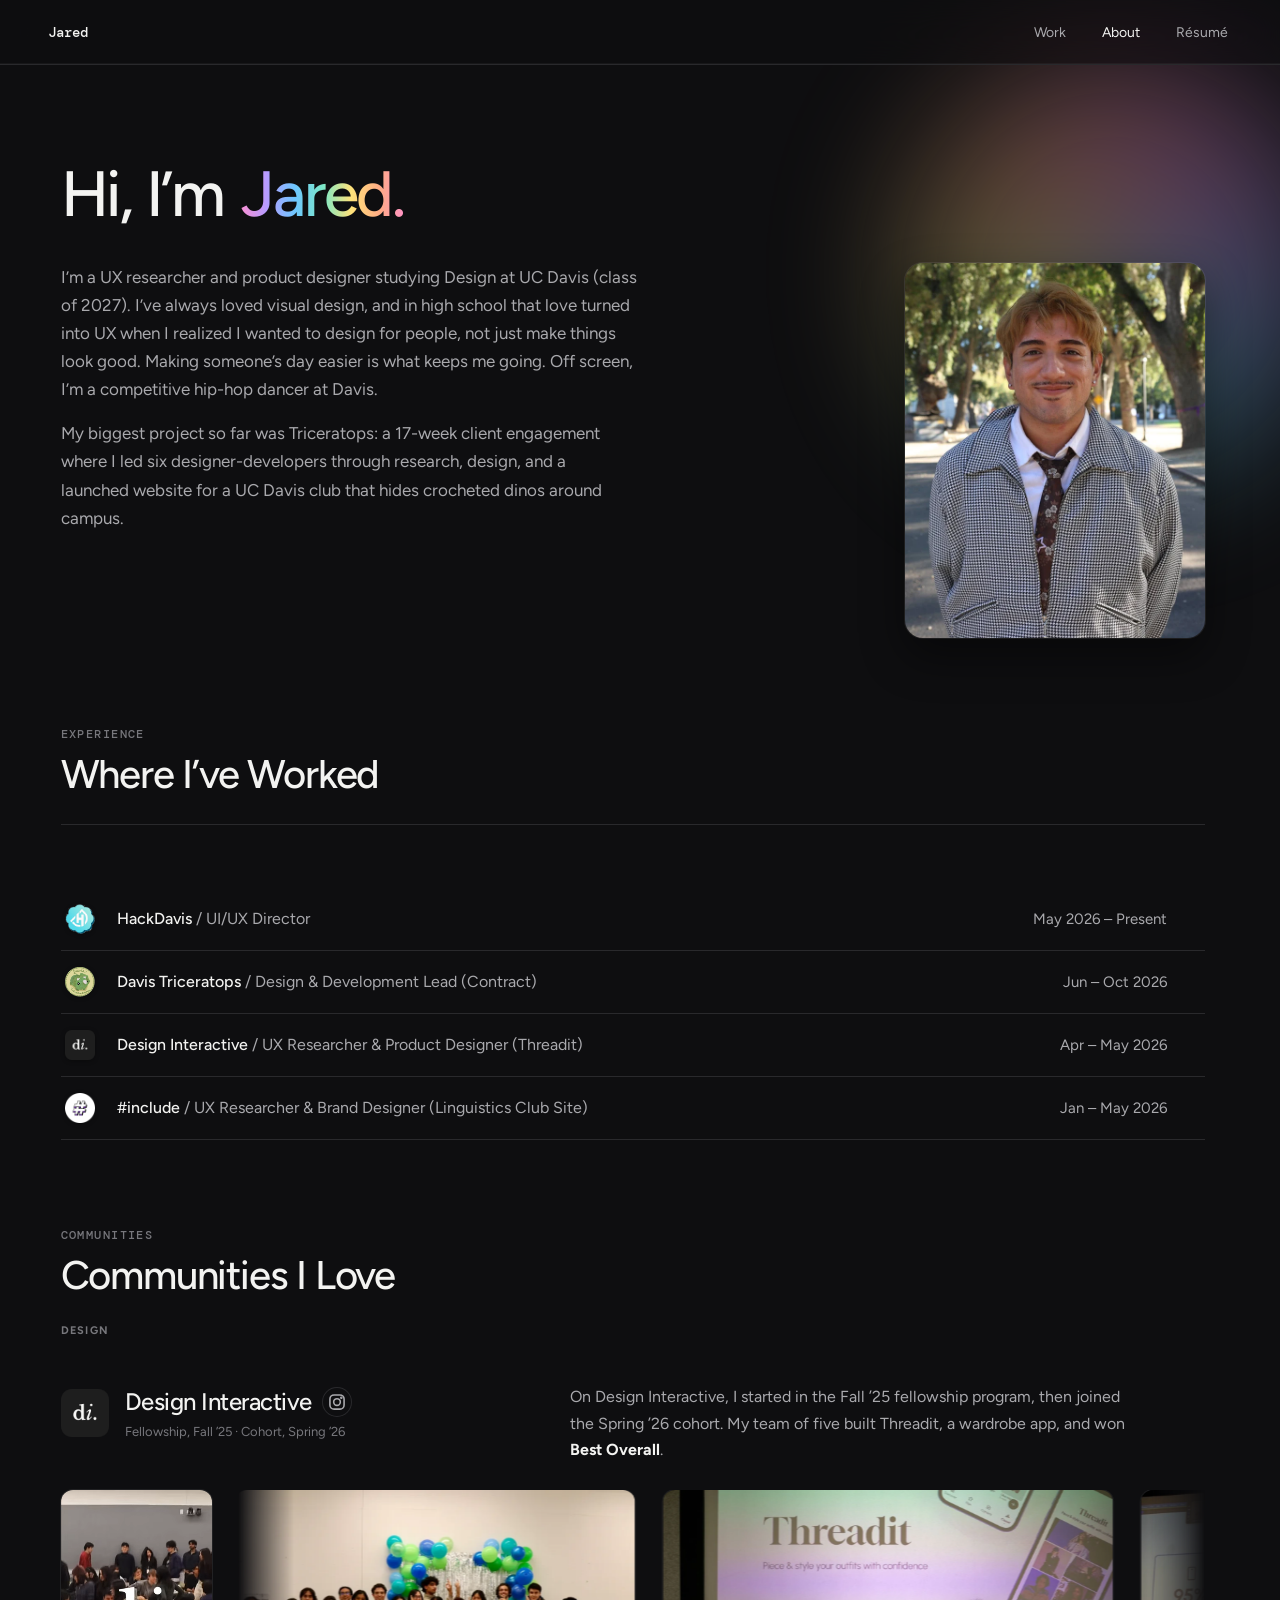
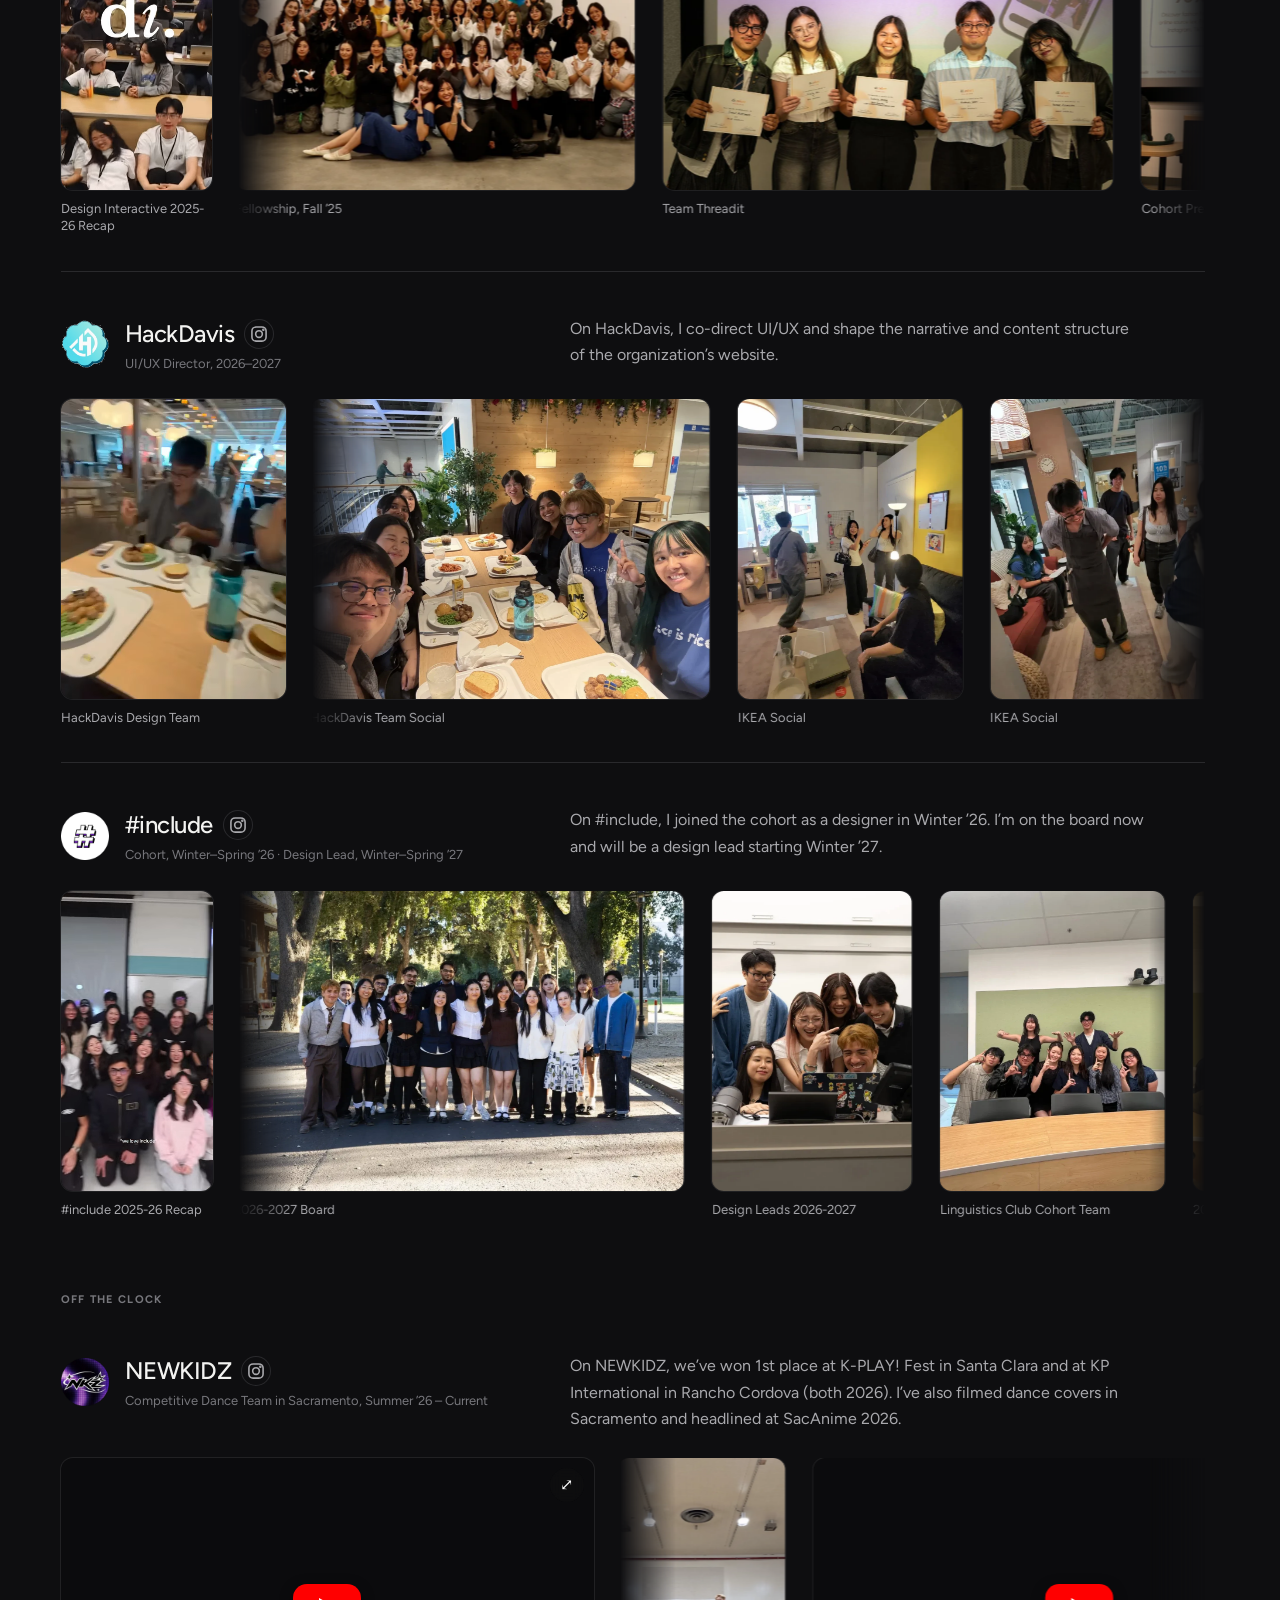
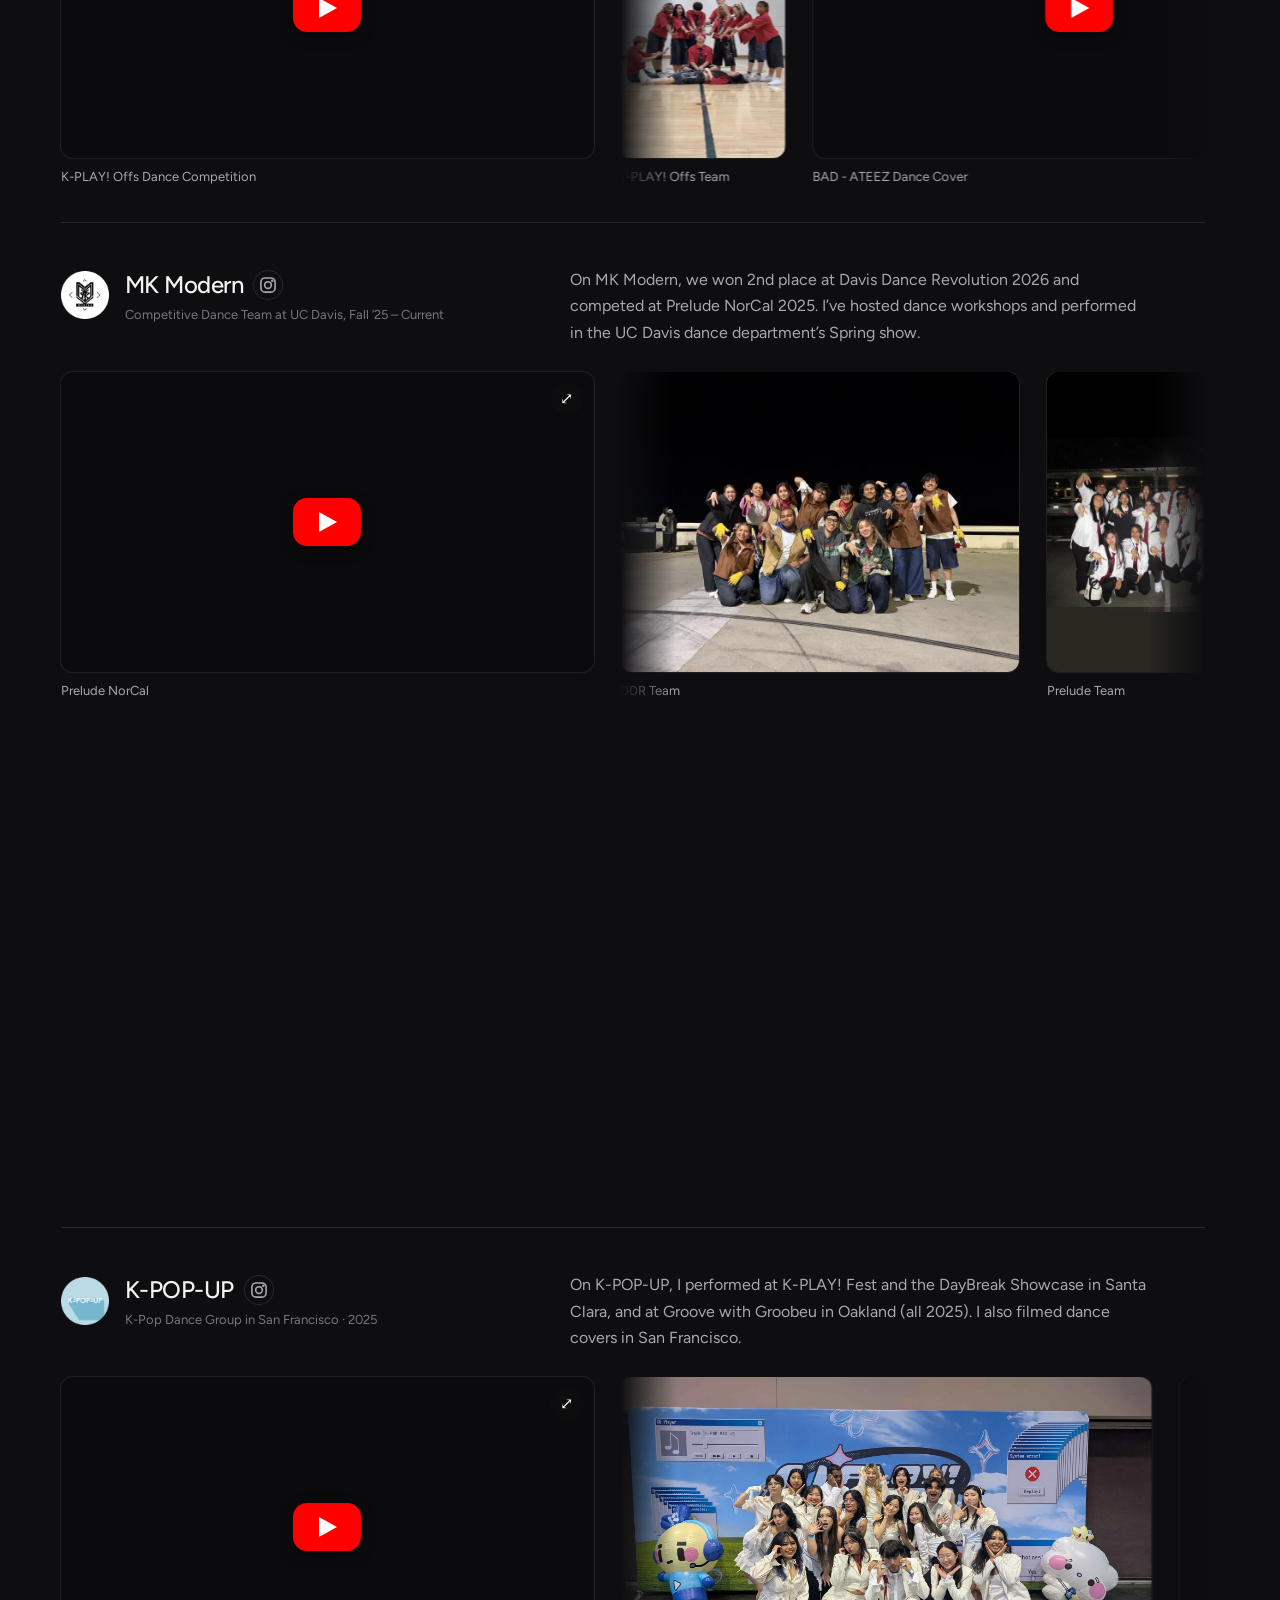
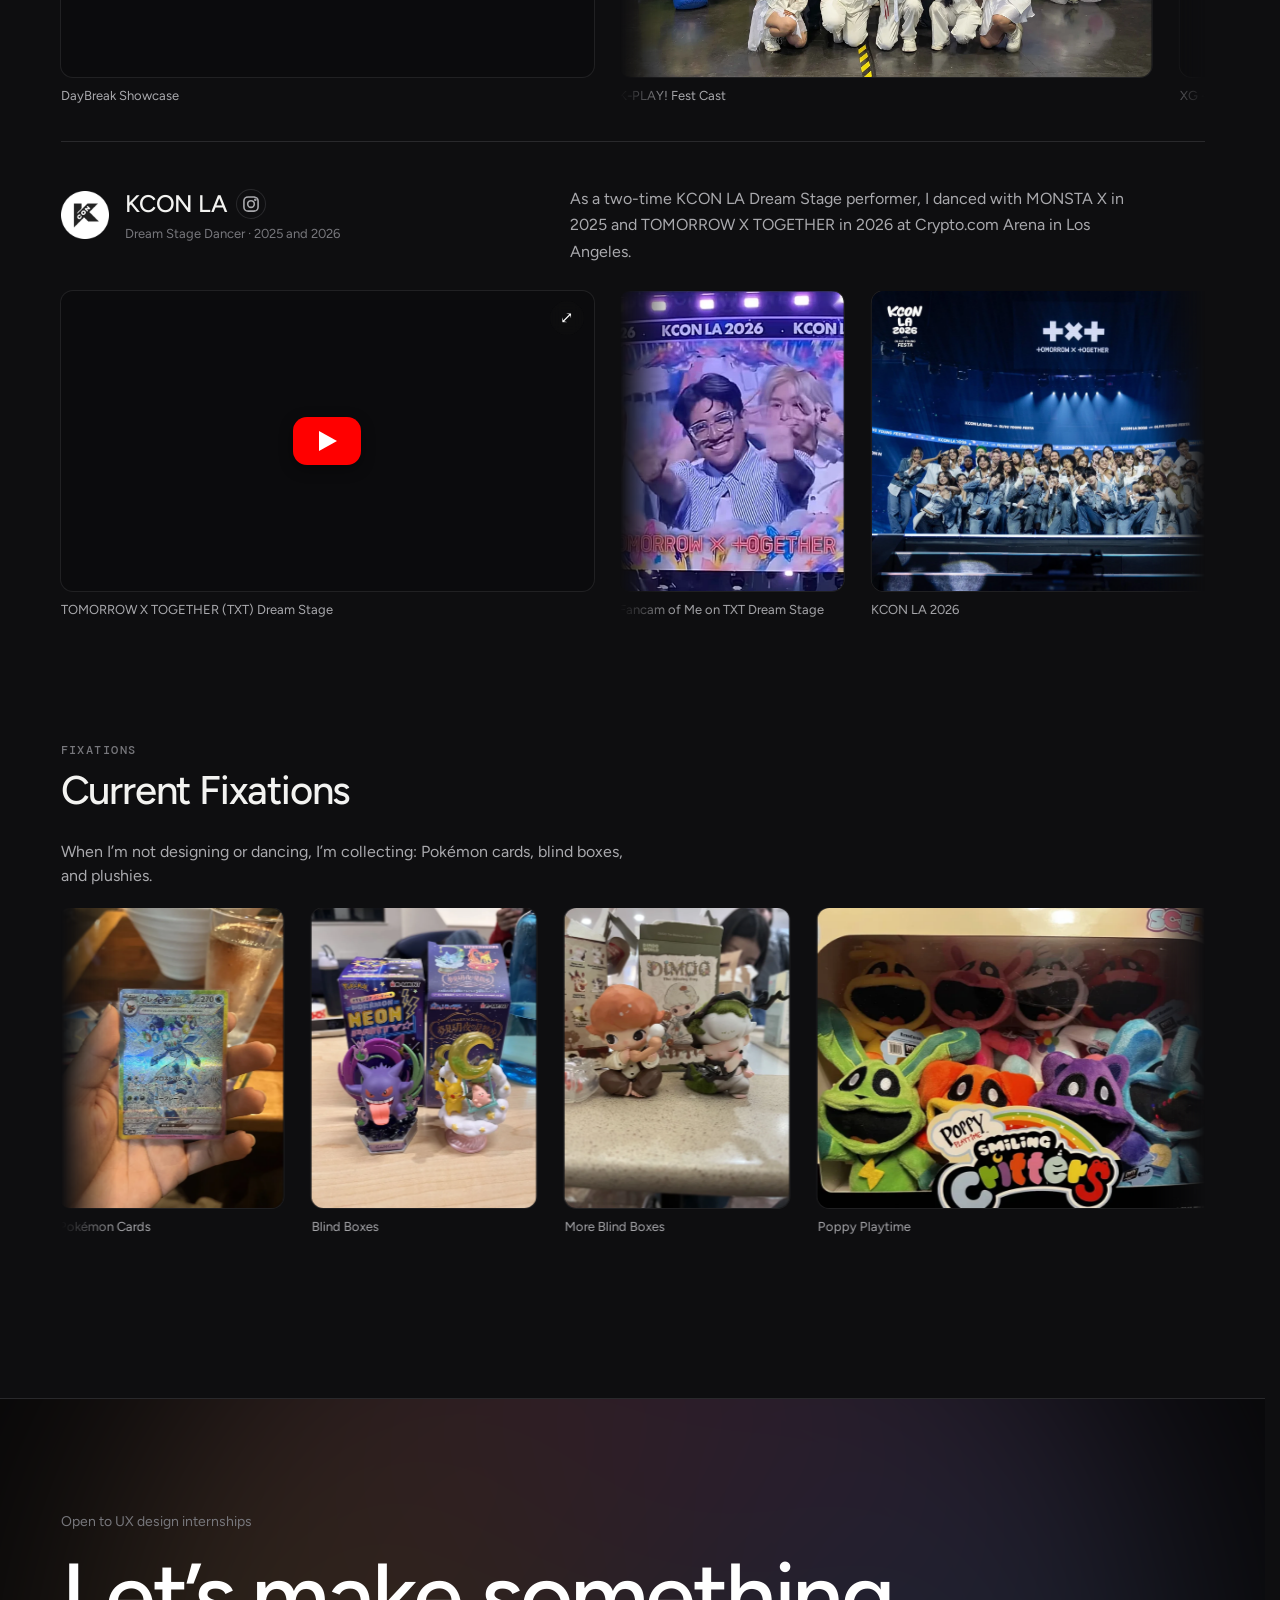
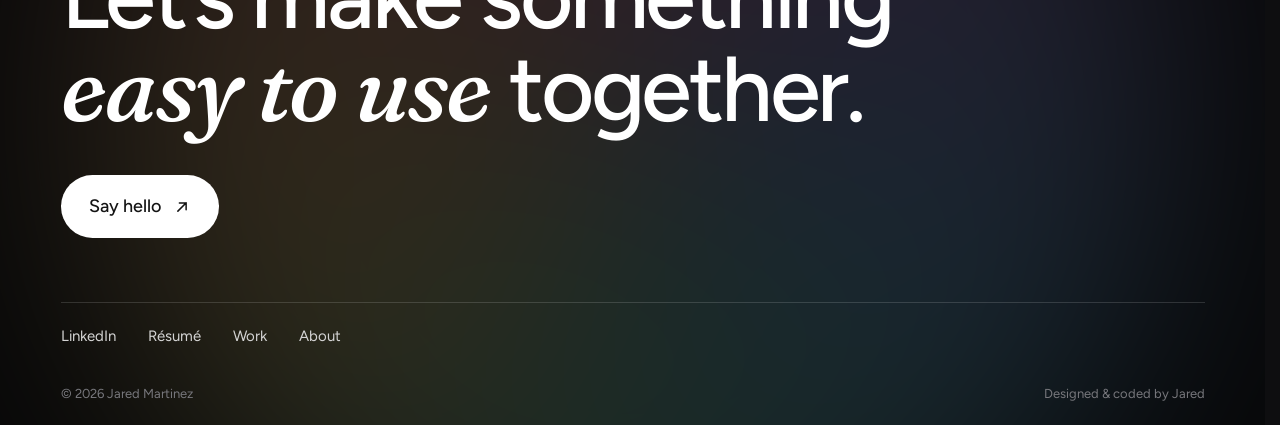
==== commit ba23ef22: "About: NEWKIDZ role line without "K-Pop" Co-Authored-By: Claude Sonnet 5.5 <noreply@anthropic.com> C" ====
--- a/about.html
+++ b/about.html
@@ -49,7 +49,7 @@
       <h4 class="x-grp reveal">Design</h4>
       <div class="x-cos"><article class="x-co reveal"><div class="x-co-top"><div class="x-co-id"><img class="x-img" src="assets/img/logo-di.png" alt="" aria-hidden="true"><div><h3>Design Interactive<a class="x-ig-ico" href="https://www.instagram.com/davisdesigninteractive/" target="_blank" rel="noopener noreferrer" aria-label="Design Interactive on Instagram"><svg viewBox="0 0 24 24" width="20" height="20" fill="none" stroke="currentColor" stroke-width="1.9" stroke-linecap="round" stroke-linejoin="round" aria-hidden="true"><rect x="3.5" y="3.5" width="17" height="17" rx="5"/><circle cx="12" cy="12" r="4"/><circle cx="17.2" cy="6.8" r=".6" fill="currentColor"/></svg></a></h3><p class="x-c-role">Fellowship, Fall ’25 · Cohort, Spring ’26</p></div></div><div class="x-co-desc"><p>On Design Interactive, I started in the Fall ’25 fellowship program, then joined the Spring ’26 cohort. My team of five built Threadit, a wardrobe app, and won <strong>Best Overall</strong>.</p></div></div><div class="x-co-media has-feat"><figure class="x-m x-pv x-feat" style="--ar:360/712"><div class="x-mf"><video class="clip" data-loop autoplay muted loop playsinline preload="metadata" poster="assets/img/ab-di-reel-poster.webp" aria-label="Design Interactive 2025-26 Recap"><source src="assets/video/ab-di-reel.webm" type="video/webm"><source src="assets/video/ab-di-reel.mp4" type="video/mp4"></video></div><figcaption>Design Interactive 2025-26 Recap</figcaption></figure><div class="x-car" data-car><div class="x-car-track"><figure class="x-m" style="--ar:960/720"><div class="x-mf"><img src="assets/img/ab-di-fellowship.webp" alt="The Design Interactive fellowship group posing together in front of balloons" loading="lazy" draggable="false" width="960" height="720"></div><figcaption>Fellowship, Fall ’25</figcaption></figure><figure class="x-m" style="--ar:1280/853"><div class="x-mf"><img src="assets/img/ab-di-cohort.webp" alt="Team Threadit holding their certificates in front of the Threadit slide" loading="lazy" draggable="false" width="1280" height="853"></div><figcaption>Team Threadit</figcaption></figure><figure class="x-m" style="--ar:1280/853"><div class="x-mf"><img src="assets/img/ab-di-present.webp" alt="Presenting Threadit on stage" loading="lazy" draggable="false" width="1280" height="853"></div><figcaption>Cohort Presentation Night</figcaption></figure></div></div></div></article><article class="x-co reveal"><div class="x-co-top"><div class="x-co-id"><img class="x-img" src="assets/img/logo-hackdavis.png" alt="" aria-hidden="true"><div><h3>HackDavis<a class="x-ig-ico" href="https://www.instagram.com/hackdavis/" target="_blank" rel="noopener noreferrer" aria-label="HackDavis on Instagram"><svg viewBox="0 0 24 24" width="20" height="20" fill="none" stroke="currentColor" stroke-width="1.9" stroke-linecap="round" stroke-linejoin="round" aria-hidden="true"><rect x="3.5" y="3.5" width="17" height="17" rx="5"/><circle cx="12" cy="12" r="4"/><circle cx="17.2" cy="6.8" r=".6" fill="currentColor"/></svg></a></h3><p class="x-c-role">UI/UX Director, 2026–2027</p></div></div><div class="x-co-desc"><p>On HackDavis, I co-direct UI/UX and shape the narrative and content structure of the organization’s website.</p></div></div><div class="x-co-media has-feat"><figure class="x-m x-pv x-feat" style="--ar:3/4"><div class="x-mf"><video class="clip" data-loop autoplay muted loop playsinline preload="metadata" poster="assets/img/ab-hackdavis-poster.webp" aria-label="HackDavis Design Team"><source src="assets/video/ab-hackdavis.webm" type="video/webm"><source src="assets/video/ab-hackdavis.mp4" type="video/mp4"></video></div><figcaption>HackDavis Design Team</figcaption></figure><div class="x-car" data-car><div class="x-car-track"><figure class="x-m" style="--ar:1536/1152"><div class="x-mf"><img src="assets/img/ab-hd-1.webp" alt="HackDavis members posing at a table at a restaurant" loading="lazy" draggable="false" width="1536" height="1152"></div><figcaption>HackDavis Team Social</figcaption></figure><figure class="x-m" style="--ar:767/1024"><div class="x-mf"><img src="assets/img/ab-hd-2.webp" alt="HackDavis members chatting in a furniture showroom" loading="lazy" draggable="false" width="767" height="1024"></div><figcaption>IKEA Social</figcaption></figure><figure class="x-m" style="--ar:768/1024"><div class="x-mf"><img src="assets/img/ab-hd-3.webp" alt="A HackDavis member reading a note while teammates look on" loading="lazy" draggable="false" width="768" height="1024"></div><figcaption>IKEA Social</figcaption></figure></div></div></div></article><article class="x-co reveal"><div class="x-co-top"><div class="x-co-id"><img class="x-img" src="assets/img/logo-include.png" alt="" aria-hidden="true"><div><h3>#include<a class="x-ig-ico" href="https://www.instagram.com/includedavis/" target="_blank" rel="noopener noreferrer" aria-label="#include on Instagram"><svg viewBox="0 0 24 24" width="20" height="20" fill="none" stroke="currentColor" stroke-width="1.9" stroke-linecap="round" stroke-linejoin="round" aria-hidden="true"><rect x="3.5" y="3.5" width="17" height="17" rx="5"/><circle cx="12" cy="12" r="4"/><circle cx="17.2" cy="6.8" r=".6" fill="currentColor"/></svg></a></h3><p class="x-c-role">Cohort, Winter–Spring ’26 · Design Lead, Winter–Spring ’27</p></div></div><div class="x-co-desc"><p>On #include, I joined the cohort as a designer in Winter ’26. I’m on the board now and will be a design lead starting Winter ’27.</p></div></div><div class="x-co-media has-feat"><figure class="x-m x-pv x-feat" style="--ar:360/706"><div class="x-mf"><video class="clip" data-loop autoplay muted loop playsinline preload="metadata" poster="assets/img/ab-include-reel-poster.webp" aria-label="#include 2025-26 Recap"><source src="assets/video/ab-include-reel.webm" type="video/webm"><source src="assets/video/ab-include-reel.mp4" type="video/mp4"></video></div><figcaption>#include 2025-26 Recap</figcaption></figure><div class="x-car" data-car><div class="x-car-track"><figure class="x-m" style="--ar:1536/1024"><div class="x-mf"><img src="assets/img/ab-include-3.webp" alt="The #include team standing together on a tree-lined campus road" loading="lazy" draggable="false" width="1536" height="1024"></div><figcaption>2026-2027 Board</figcaption></figure><figure class="x-m" style="--ar:683/1024"><div class="x-mf"><img src="assets/img/ab-include-4.webp" alt="Members of #include laughing together around a laptop" loading="lazy" draggable="false" width="683" height="1024"></div><figcaption>Design Leads 2026-2027</figcaption></figure><figure class="x-m" style="--ar:767/1024"><div class="x-mf"><img src="assets/img/ab-include-5.webp" alt="The #include design team posing at a table in a classroom" loading="lazy" draggable="false" width="767" height="1024"></div><figcaption>Linguistics Club Cohort Team</figcaption></figure><figure class="x-m" style="--ar:1280/855"><div class="x-mf"><img src="assets/img/ab-include-2.webp" alt="The #include cohort posing in a classroom" loading="lazy" draggable="false" width="1280" height="855"></div><figcaption>2026 Winter-Spring Cohort</figcaption></figure></div></div></div></article></div>
       <h4 class="x-grp reveal">Off the Clock</h4>
-      <div class="x-cos"><article class="x-co reveal"><div class="x-co-top"><div class="x-co-id"><img class="x-img" src="assets/img/logo-newkidz.png" alt="" aria-hidden="true"><div><h3>NEWKIDZ<a class="x-ig-ico" href="https://www.instagram.com/newkidz.nkz/" target="_blank" rel="noopener noreferrer" aria-label="NEWKIDZ on Instagram"><svg viewBox="0 0 24 24" width="20" height="20" fill="none" stroke="currentColor" stroke-width="1.9" stroke-linecap="round" stroke-linejoin="round" aria-hidden="true"><rect x="3.5" y="3.5" width="17" height="17" rx="5"/><circle cx="12" cy="12" r="4"/><circle cx="17.2" cy="6.8" r=".6" fill="currentColor"/></svg></a></h3><p class="x-c-role">Competitive K-Pop Dance Team in Sacramento, Summer ’26 – Current</p></div></div><div class="x-co-desc"><p>On NEWKIDZ, we’ve won 1st place at K-PLAY! Fest in Santa Clara and at KP International in Rancho Cordova (both 2026). I’ve also filmed dance covers in Sacramento and headlined at SacAnime 2026.</p></div></div><div class="x-co-media has-feat"><figure class="x-m x-yt x-feat" style="--ar:16/9"><div class="x-mf"><a class="x-vid" href="https://www.youtube.com/watch?v=4xDZyEE0aps" data-yt="4xDZyEE0aps" data-autoplay target="_blank" rel="noopener noreferrer" aria-label="Play: K-PLAY! Offs Dance Competition"><img src="https://i.ytimg.com/vi/4xDZyEE0aps/maxresdefault.jpg" alt="" loading="lazy" draggable="false" onerror="var f=this.dataset.f|0;if(f==0){this.dataset.f=1;this.src='https://i.ytimg.com/vi/4xDZyEE0aps/sddefault.jpg'}else if(f==1){this.dataset.f=2;this.src='https://i.ytimg.com/vi/4xDZyEE0aps/hqdefault.jpg'}else{this.remove()}"><span class="x-play" aria-hidden="true"></span></a><button class="x-expand" type="button" aria-label="Expand video">⤢</button></div><figcaption>K-PLAY! Offs Dance Competition</figcaption></figure><div class="x-car" data-car><div class="x-car-track"><figure class="x-m" style="--ar:810/1450"><div class="x-mf"><img src="assets/img/ab-newkidz.webp" alt="NEWKIDZ team members posing on a gym floor in red" loading="lazy" draggable="false" width="810" height="1450"></div><figcaption>K-PLAY! Offs Team</figcaption></figure><figure class="x-m x-yt" style="--ar:16/9"><div class="x-mf"><a class="x-vid" href="https://www.youtube.com/watch?v=G6zW-KF57Dw" data-yt="G6zW-KF57Dw" target="_blank" rel="noopener noreferrer" aria-label="Play: BAD - ATEEZ Dance Cover"><img src="https://i.ytimg.com/vi/G6zW-KF57Dw/maxresdefault.jpg" alt="" loading="lazy" draggable="false" onerror="var f=this.dataset.f|0;if(f==0){this.dataset.f=1;this.src='https://i.ytimg.com/vi/G6zW-KF57Dw/sddefault.jpg'}else if(f==1){this.dataset.f=2;this.src='https://i.ytimg.com/vi/G6zW-KF57Dw/hqdefault.jpg'}else{this.remove()}"><span class="x-play" aria-hidden="true"></span></a></div><figcaption>BAD - ATEEZ Dance Cover</figcaption></figure></div></div></div></article><article class="x-co reveal"><div class="x-co-top"><div class="x-co-id"><img class="x-img" src="assets/img/logo-mkmodern.png" alt="" aria-hidden="true"><div><h3>MK Modern<a class="x-ig-ico" href="https://www.instagram.com/mkmodern/" target="_blank" rel="noopener noreferrer" aria-label="MK Modern on Instagram"><svg viewBox="0 0 24 24" width="20" height="20" fill="none" stroke="currentColor" stroke-width="1.9" stroke-linecap="round" stroke-linejoin="round" aria-hidden="true"><rect x="3.5" y="3.5" width="17" height="17" rx="5"/><circle cx="12" cy="12" r="4"/><circle cx="17.2" cy="6.8" r=".6" fill="currentColor"/></svg></a></h3><p class="x-c-role">Competitive Dance Team at UC Davis, Fall ’25 – Current</p></div></div><div class="x-co-desc"><p>On MK Modern, we won 2nd place at Davis Dance Revolution 2026 and competed at Prelude NorCal 2025. I’ve hosted dance workshops and performed in the UC Davis dance department’s Spring show.</p></div></div><div class="x-co-media has-feat"><figure class="x-m x-yt x-feat" style="--ar:16/9"><div class="x-mf"><a class="x-vid" href="https://www.youtube.com/watch?v=GJey87ZkhEk" data-yt="GJey87ZkhEk" data-autoplay target="_blank" rel="noopener noreferrer" aria-label="Play: Prelude NorCal"><img src="https://i.ytimg.com/vi/GJey87ZkhEk/maxresdefault.jpg" alt="" loading="lazy" draggable="false" onerror="var f=this.dataset.f|0;if(f==0){this.dataset.f=1;this.src='https://i.ytimg.com/vi/GJey87ZkhEk/sddefault.jpg'}else if(f==1){this.dataset.f=2;this.src='https://i.ytimg.com/vi/GJey87ZkhEk/hqdefault.jpg'}else{this.remove()}"><span class="x-play" aria-hidden="true"></span></a><button class="x-expand" type="button" aria-label="Expand video">⤢</button></div><figcaption>Prelude NorCal</figcaption></figure><div class="x-car" data-car><div class="x-car-track"><figure class="x-m" style="--ar:932/700"><div class="x-mf"><img src="assets/img/ab-mk-1.webp" alt="MK Modern members posing at night" loading="lazy" draggable="false" width="932" height="700"></div><figcaption>DDR Team</figcaption></figure><figure class="x-m" style="--ar:526/700"><div class="x-mf"><img src="assets/img/ab-mk-2.webp" alt="MK Modern members in white shirts and red ties" loading="lazy" draggable="false" width="526" height="700"></div><figcaption>Prelude Team</figcaption></figure><figure class="x-m x-yt" style="--ar:16/9"><div class="x-mf"><a class="x-vid" href="https://www.youtube.com/watch?v=SHLrVopWMoc" data-yt="SHLrVopWMoc" target="_blank" rel="noopener noreferrer" aria-label="Play: Davis Dance Revolution Dance Competition"><img src="https://i.ytimg.com/vi/SHLrVopWMoc/maxresdefault.jpg" alt="" loading="lazy" draggable="false" onerror="var f=this.dataset.f|0;if(f==0){this.dataset.f=1;this.src='https://i.ytimg.com/vi/SHLrVopWMoc/sddefault.jpg'}else if(f==1){this.dataset.f=2;this.src='https://i.ytimg.com/vi/SHLrVopWMoc/hqdefault.jpg'}else{this.remove()}"><span class="x-play" aria-hidden="true"></span></a></div><figcaption>Davis Dance Revolution Dance Competition</figcaption></figure></div></div></div></article><article class="x-co reveal"><div class="x-co-top"><div class="x-co-id"><img class="x-img" src="assets/img/logo-ekho.png" alt="" aria-hidden="true"><div><h3>EKHO<a class="x-ig-ico" href="https://www.instagram.com/ekho.dance/" target="_blank" rel="noopener noreferrer" aria-label="EKHO on Instagram"><svg viewBox="0 0 24 24" width="20" height="20" fill="none" stroke="currentColor" stroke-width="1.9" stroke-linecap="round" stroke-linejoin="round" aria-hidden="true"><rect x="3.5" y="3.5" width="17" height="17" rx="5"/><circle cx="12" cy="12" r="4"/><circle cx="17.2" cy="6.8" r=".6" fill="currentColor"/></svg></a></h3><p class="x-c-role">K-Pop Dance Team at UC Davis, Winter ’26 – Current</p></div></div><div class="x-co-desc"><p>On EKHO, I’ve performed at the Davis Cherry Blossom Festival, the team’s Winter Showcase and SacAnime 2026, and filmed dance covers in Davis.</p></div></div><div class="x-co-media has-feat"><figure class="x-m x-yt x-feat" style="--ar:16/9"><div class="x-mf"><a class="x-vid" href="https://www.youtube.com/watch?v=TrWcjJXR0es" data-yt="TrWcjJXR0es" data-autoplay target="_blank" rel="noopener noreferrer" aria-label="Play: EKHO Winter Showcase"><img src="https://i.ytimg.com/vi/TrWcjJXR0es/maxresdefault.jpg" alt="" loading="lazy" draggable="false" onerror="var f=this.dataset.f|0;if(f==0){this.dataset.f=1;this.src='https://i.ytimg.com/vi/TrWcjJXR0es/sddefault.jpg'}else if(f==1){this.dataset.f=2;this.src='https://i.ytimg.com/vi/TrWcjJXR0es/hqdefault.jpg'}else{this.remove()}"><span class="x-play" aria-hidden="true"></span></a><button class="x-expand" type="button" aria-label="Expand video">⤢</button></div><figcaption>EKHO Winter Showcase</figcaption></figure><div class="x-car" data-car><div class="x-car-track"><figure class="x-m" style="--ar:1656/1242"><div class="x-mf"><img src="assets/img/ab-ekho-1.webp" alt="The EKHO team after their showcase" loading="lazy" draggable="false" width="1656" height="1242"></div><figcaption>EKHO Winter Showcase Cast</figcaption></figure><figure class="x-m" style="--ar:2000/1125"><div class="x-mf"><img src="assets/img/ab-ekho-2.webp" alt="EKHO dancers performing on a red stage" loading="lazy" draggable="false" width="2000" height="1125"></div><figcaption>Me During Winter Showcase</figcaption></figure><figure class="x-m x-yt" style="--ar:16/9"><div class="x-mf"><a class="x-vid" href="https://www.youtube.com/watch?v=g5Njkk2mMac" data-yt="g5Njkk2mMac" target="_blank" rel="noopener noreferrer" aria-label="Play: IVE - Bang Bang Dance Cover"><img src="https://i.ytimg.com/vi/g5Njkk2mMac/maxresdefault.jpg" alt="" loading="lazy" draggable="false" onerror="var f=this.dataset.f|0;if(f==0){this.dataset.f=1;this.src='https://i.ytimg.com/vi/g5Njkk2mMac/sddefault.jpg'}else if(f==1){this.dataset.f=2;this.src='https://i.ytimg.com/vi/g5Njkk2mMac/hqdefault.jpg'}else{this.remove()}"><span class="x-play" aria-hidden="true"></span></a></div><figcaption>IVE - Bang Bang Dance Cover</figcaption></figure></div></div></div></article><article class="x-co reveal"><div class="x-co-top"><div class="x-co-id"><img class="x-img" src="assets/img/logo-kpopup.png" alt="" aria-hidden="true"><div><h3>K-POP-UP<a class="x-ig-ico" href="https://www.instagram.com/kpopupsf/" target="_blank" rel="noopener noreferrer" aria-label="K-POP-UP on Instagram"><svg viewBox="0 0 24 24" width="20" height="20" fill="none" stroke="currentColor" stroke-width="1.9" stroke-linecap="round" stroke-linejoin="round" aria-hidden="true"><rect x="3.5" y="3.5" width="17" height="17" rx="5"/><circle cx="12" cy="12" r="4"/><circle cx="17.2" cy="6.8" r=".6" fill="currentColor"/></svg></a></h3><p class="x-c-role">K-Pop Dance Group in San Francisco · 2025</p></div></div><div class="x-co-desc"><p>On K-POP-UP, I performed at K-PLAY! Fest and the DayBreak Showcase in Santa Clara, and at Groove with Groobeu in Oakland (all 2025). I also filmed dance covers in San Francisco.</p></div></div><div class="x-co-media has-feat"><figure class="x-m x-yt x-feat" style="--ar:16/9"><div class="x-mf"><a class="x-vid" href="https://www.youtube.com/watch?v=i_hTtH6LqvQ" data-yt="i_hTtH6LqvQ" data-autoplay target="_blank" rel="noopener noreferrer" aria-label="Play: DayBreak Showcase"><img src="https://i.ytimg.com/vi/i_hTtH6LqvQ/maxresdefault.jpg" alt="" loading="lazy" draggable="false" onerror="var f=this.dataset.f|0;if(f==0){this.dataset.f=1;this.src='https://i.ytimg.com/vi/i_hTtH6LqvQ/sddefault.jpg'}else if(f==1){this.dataset.f=2;this.src='https://i.ytimg.com/vi/i_hTtH6LqvQ/hqdefault.jpg'}else{this.remove()}"><span class="x-play" aria-hidden="true"></span></a><button class="x-expand" type="button" aria-label="Expand video">⤢</button></div><figcaption>DayBreak Showcase</figcaption></figure><div class="x-car" data-car><div class="x-car-track"><figure class="x-m" style="--ar:2000/1125"><div class="x-mf"><img src="assets/img/ab-kpopup.webp" alt="K-POP-UP members posing together in white" loading="lazy" draggable="false" width="2000" height="1125"></div><figcaption>K-PLAY! Fest Cast</figcaption></figure><figure class="x-m x-yt" style="--ar:16/9"><div class="x-mf"><a class="x-vid" href="https://www.youtube.com/watch?v=08DUPmwqE5k" data-yt="08DUPmwqE5k" target="_blank" rel="noopener noreferrer" aria-label="Play: XG - In The Rain Dance Cover"><img src="https://i.ytimg.com/vi/08DUPmwqE5k/maxresdefault.jpg" alt="" loading="lazy" draggable="false" onerror="var f=this.dataset.f|0;if(f==0){this.dataset.f=1;this.src='https://i.ytimg.com/vi/08DUPmwqE5k/sddefault.jpg'}else if(f==1){this.dataset.f=2;this.src='https://i.ytimg.com/vi/08DUPmwqE5k/hqdefault.jpg'}else{this.remove()}"><span class="x-play" aria-hidden="true"></span></a></div><figcaption>XG - In The Rain Dance Cover</figcaption></figure></div></div></div></article><article class="x-co reveal"><div class="x-co-top"><div class="x-co-id"><img class="x-img" src="assets/img/logo-kcon.png" alt="" aria-hidden="true"><div><h3>KCON LA<a class="x-ig-ico" href="https://www.instagram.com/kconusa/" target="_blank" rel="noopener noreferrer" aria-label="KCON LA on Instagram"><svg viewBox="0 0 24 24" width="20" height="20" fill="none" stroke="currentColor" stroke-width="1.9" stroke-linecap="round" stroke-linejoin="round" aria-hidden="true"><rect x="3.5" y="3.5" width="17" height="17" rx="5"/><circle cx="12" cy="12" r="4"/><circle cx="17.2" cy="6.8" r=".6" fill="currentColor"/></svg></a></h3><p class="x-c-role">Dream Stage Dancer · 2025 and 2026</p></div></div><div class="x-co-desc"><p>As a two-time KCON LA Dream Stage performer, I danced with MONSTA X in 2025 and TOMORROW X TOGETHER in 2026 at Crypto.com Arena in Los Angeles.</p></div></div><div class="x-co-media has-feat"><figure class="x-m x-yt x-feat" style="--ar:16/9"><div class="x-mf"><a class="x-vid" href="https://www.youtube.com/watch?v=RqD84ooF-S4" data-yt="RqD84ooF-S4" data-autoplay target="_blank" rel="noopener noreferrer" aria-label="Play: TOMORROW X TOGETHER (TXT) Dream Stage"><img src="https://i.ytimg.com/vi/RqD84ooF-S4/maxresdefault.jpg" alt="" loading="lazy" draggable="false" onerror="var f=this.dataset.f|0;if(f==0){this.dataset.f=1;this.src='https://i.ytimg.com/vi/RqD84ooF-S4/sddefault.jpg'}else if(f==1){this.dataset.f=2;this.src='https://i.ytimg.com/vi/RqD84ooF-S4/hqdefault.jpg'}else{this.remove()}"><span class="x-play" aria-hidden="true"></span></a><button class="x-expand" type="button" aria-label="Expand video">⤢</button></div><figcaption>TOMORROW X TOGETHER (TXT) Dream Stage</figcaption></figure><div class="x-car" data-car><div class="x-car-track"><figure class="x-m" style="--ar:361/482"><div class="x-mf"><a class="x-fan" href="https://www.instagram.com/p/DcN9qo4N4AT/" target="_blank" rel="noopener noreferrer" aria-label="Fancam of Me on TXT Dream Stage: open on Instagram"></a><img src="assets/img/ab-kcon-txt-fan.webp" alt="A fancam still of Jared on stage at KCON LA 2026" loading="lazy" draggable="false" width="361" height="482"></div><figcaption>Fancam of Me on TXT Dream Stage</figcaption></figure><figure class="x-m" style="--ar:2000/1333"><div class="x-mf"><img src="assets/img/ab-kcon-txt.webp" alt="The full stage at KCON LA 2026 with the dancers posing" loading="lazy" draggable="false" width="2000" height="1333"></div><figcaption>KCON LA 2026</figcaption></figure><figure class="x-m" style="--ar:1080/655"><div class="x-mf"><a class="x-fan" href="https://www.instagram.com/p/DNKkPEmutX_/" target="_blank" rel="noopener noreferrer" aria-label="Fancam of Me on MONSTA X Dream Stage: open on Instagram"></a><img src="assets/img/ab-kcon-mx-fan.webp" alt="A still from the KCON LA 2025 fancam" loading="lazy" draggable="false" width="1080" height="655"></div><figcaption>Fancam of Me on MONSTA X Dream Stage</figcaption></figure><figure class="x-m" style="--ar:1170/775"><div class="x-mf"><img src="assets/img/ab-kcon-mx.webp" alt="The full stage at KCON LA 2025 with the dancers posing" loading="lazy" draggable="false" width="1170" height="775"></div><figcaption>KCON LA 2025</figcaption></figure><figure class="x-m x-yt" style="--ar:16/9"><div class="x-mf"><a class="x-vid" href="https://www.youtube.com/watch?v=-UCI0qFVW2M" data-yt="-UCI0qFVW2M" target="_blank" rel="noopener noreferrer" aria-label="Play: MONSTA X Dream Stage"><img src="https://i.ytimg.com/vi/-UCI0qFVW2M/maxresdefault.jpg" alt="" loading="lazy" draggable="false" onerror="var f=this.dataset.f|0;if(f==0){this.dataset.f=1;this.src='https://i.ytimg.com/vi/-UCI0qFVW2M/sddefault.jpg'}else if(f==1){this.dataset.f=2;this.src='https://i.ytimg.com/vi/-UCI0qFVW2M/hqdefault.jpg'}else{this.remove()}"><span class="x-play" aria-hidden="true"></span></a></div><figcaption>MONSTA X Dream Stage</figcaption></figure></div></div></div></article></div>
+      <div class="x-cos"><article class="x-co reveal"><div class="x-co-top"><div class="x-co-id"><img class="x-img" src="assets/img/logo-newkidz.png" alt="" aria-hidden="true"><div><h3>NEWKIDZ<a class="x-ig-ico" href="https://www.instagram.com/newkidz.nkz/" target="_blank" rel="noopener noreferrer" aria-label="NEWKIDZ on Instagram"><svg viewBox="0 0 24 24" width="20" height="20" fill="none" stroke="currentColor" stroke-width="1.9" stroke-linecap="round" stroke-linejoin="round" aria-hidden="true"><rect x="3.5" y="3.5" width="17" height="17" rx="5"/><circle cx="12" cy="12" r="4"/><circle cx="17.2" cy="6.8" r=".6" fill="currentColor"/></svg></a></h3><p class="x-c-role">Competitive Dance Team in Sacramento, Summer ’26 – Current</p></div></div><div class="x-co-desc"><p>On NEWKIDZ, we’ve won 1st place at K-PLAY! Fest in Santa Clara and at KP International in Rancho Cordova (both 2026). I’ve also filmed dance covers in Sacramento and headlined at SacAnime 2026.</p></div></div><div class="x-co-media has-feat"><figure class="x-m x-yt x-feat" style="--ar:16/9"><div class="x-mf"><a class="x-vid" href="https://www.youtube.com/watch?v=4xDZyEE0aps" data-yt="4xDZyEE0aps" data-autoplay target="_blank" rel="noopener noreferrer" aria-label="Play: K-PLAY! Offs Dance Competition"><img src="https://i.ytimg.com/vi/4xDZyEE0aps/maxresdefault.jpg" alt="" loading="lazy" draggable="false" onerror="var f=this.dataset.f|0;if(f==0){this.dataset.f=1;this.src='https://i.ytimg.com/vi/4xDZyEE0aps/sddefault.jpg'}else if(f==1){this.dataset.f=2;this.src='https://i.ytimg.com/vi/4xDZyEE0aps/hqdefault.jpg'}else{this.remove()}"><span class="x-play" aria-hidden="true"></span></a><button class="x-expand" type="button" aria-label="Expand video">⤢</button></div><figcaption>K-PLAY! Offs Dance Competition</figcaption></figure><div class="x-car" data-car><div class="x-car-track"><figure class="x-m" style="--ar:810/1450"><div class="x-mf"><img src="assets/img/ab-newkidz.webp" alt="NEWKIDZ team members posing on a gym floor in red" loading="lazy" draggable="false" width="810" height="1450"></div><figcaption>K-PLAY! Offs Team</figcaption></figure><figure class="x-m x-yt" style="--ar:16/9"><div class="x-mf"><a class="x-vid" href="https://www.youtube.com/watch?v=G6zW-KF57Dw" data-yt="G6zW-KF57Dw" target="_blank" rel="noopener noreferrer" aria-label="Play: BAD - ATEEZ Dance Cover"><img src="https://i.ytimg.com/vi/G6zW-KF57Dw/maxresdefault.jpg" alt="" loading="lazy" draggable="false" onerror="var f=this.dataset.f|0;if(f==0){this.dataset.f=1;this.src='https://i.ytimg.com/vi/G6zW-KF57Dw/sddefault.jpg'}else if(f==1){this.dataset.f=2;this.src='https://i.ytimg.com/vi/G6zW-KF57Dw/hqdefault.jpg'}else{this.remove()}"><span class="x-play" aria-hidden="true"></span></a></div><figcaption>BAD - ATEEZ Dance Cover</figcaption></figure></div></div></div></article><article class="x-co reveal"><div class="x-co-top"><div class="x-co-id"><img class="x-img" src="assets/img/logo-mkmodern.png" alt="" aria-hidden="true"><div><h3>MK Modern<a class="x-ig-ico" href="https://www.instagram.com/mkmodern/" target="_blank" rel="noopener noreferrer" aria-label="MK Modern on Instagram"><svg viewBox="0 0 24 24" width="20" height="20" fill="none" stroke="currentColor" stroke-width="1.9" stroke-linecap="round" stroke-linejoin="round" aria-hidden="true"><rect x="3.5" y="3.5" width="17" height="17" rx="5"/><circle cx="12" cy="12" r="4"/><circle cx="17.2" cy="6.8" r=".6" fill="currentColor"/></svg></a></h3><p class="x-c-role">Competitive Dance Team at UC Davis, Fall ’25 – Current</p></div></div><div class="x-co-desc"><p>On MK Modern, we won 2nd place at Davis Dance Revolution 2026 and competed at Prelude NorCal 2025. I’ve hosted dance workshops and performed in the UC Davis dance department’s Spring show.</p></div></div><div class="x-co-media has-feat"><figure class="x-m x-yt x-feat" style="--ar:16/9"><div class="x-mf"><a class="x-vid" href="https://www.youtube.com/watch?v=GJey87ZkhEk" data-yt="GJey87ZkhEk" data-autoplay target="_blank" rel="noopener noreferrer" aria-label="Play: Prelude NorCal"><img src="https://i.ytimg.com/vi/GJey87ZkhEk/maxresdefault.jpg" alt="" loading="lazy" draggable="false" onerror="var f=this.dataset.f|0;if(f==0){this.dataset.f=1;this.src='https://i.ytimg.com/vi/GJey87ZkhEk/sddefault.jpg'}else if(f==1){this.dataset.f=2;this.src='https://i.ytimg.com/vi/GJey87ZkhEk/hqdefault.jpg'}else{this.remove()}"><span class="x-play" aria-hidden="true"></span></a><button class="x-expand" type="button" aria-label="Expand video">⤢</button></div><figcaption>Prelude NorCal</figcaption></figure><div class="x-car" data-car><div class="x-car-track"><figure class="x-m" style="--ar:932/700"><div class="x-mf"><img src="assets/img/ab-mk-1.webp" alt="MK Modern members posing at night" loading="lazy" draggable="false" width="932" height="700"></div><figcaption>DDR Team</figcaption></figure><figure class="x-m" style="--ar:526/700"><div class="x-mf"><img src="assets/img/ab-mk-2.webp" alt="MK Modern members in white shirts and red ties" loading="lazy" draggable="false" width="526" height="700"></div><figcaption>Prelude Team</figcaption></figure><figure class="x-m x-yt" style="--ar:16/9"><div class="x-mf"><a class="x-vid" href="https://www.youtube.com/watch?v=SHLrVopWMoc" data-yt="SHLrVopWMoc" target="_blank" rel="noopener noreferrer" aria-label="Play: Davis Dance Revolution Dance Competition"><img src="https://i.ytimg.com/vi/SHLrVopWMoc/maxresdefault.jpg" alt="" loading="lazy" draggable="false" onerror="var f=this.dataset.f|0;if(f==0){this.dataset.f=1;this.src='https://i.ytimg.com/vi/SHLrVopWMoc/sddefault.jpg'}else if(f==1){this.dataset.f=2;this.src='https://i.ytimg.com/vi/SHLrVopWMoc/hqdefault.jpg'}else{this.remove()}"><span class="x-play" aria-hidden="true"></span></a></div><figcaption>Davis Dance Revolution Dance Competition</figcaption></figure></div></div></div></article><article class="x-co reveal"><div class="x-co-top"><div class="x-co-id"><img class="x-img" src="assets/img/logo-ekho.png" alt="" aria-hidden="true"><div><h3>EKHO<a class="x-ig-ico" href="https://www.instagram.com/ekho.dance/" target="_blank" rel="noopener noreferrer" aria-label="EKHO on Instagram"><svg viewBox="0 0 24 24" width="20" height="20" fill="none" stroke="currentColor" stroke-width="1.9" stroke-linecap="round" stroke-linejoin="round" aria-hidden="true"><rect x="3.5" y="3.5" width="17" height="17" rx="5"/><circle cx="12" cy="12" r="4"/><circle cx="17.2" cy="6.8" r=".6" fill="currentColor"/></svg></a></h3><p class="x-c-role">K-Pop Dance Team at UC Davis, Winter ’26 – Current</p></div></div><div class="x-co-desc"><p>On EKHO, I’ve performed at the Davis Cherry Blossom Festival, the team’s Winter Showcase and SacAnime 2026, and filmed dance covers in Davis.</p></div></div><div class="x-co-media has-feat"><figure class="x-m x-yt x-feat" style="--ar:16/9"><div class="x-mf"><a class="x-vid" href="https://www.youtube.com/watch?v=TrWcjJXR0es" data-yt="TrWcjJXR0es" data-autoplay target="_blank" rel="noopener noreferrer" aria-label="Play: EKHO Winter Showcase"><img src="https://i.ytimg.com/vi/TrWcjJXR0es/maxresdefault.jpg" alt="" loading="lazy" draggable="false" onerror="var f=this.dataset.f|0;if(f==0){this.dataset.f=1;this.src='https://i.ytimg.com/vi/TrWcjJXR0es/sddefault.jpg'}else if(f==1){this.dataset.f=2;this.src='https://i.ytimg.com/vi/TrWcjJXR0es/hqdefault.jpg'}else{this.remove()}"><span class="x-play" aria-hidden="true"></span></a><button class="x-expand" type="button" aria-label="Expand video">⤢</button></div><figcaption>EKHO Winter Showcase</figcaption></figure><div class="x-car" data-car><div class="x-car-track"><figure class="x-m" style="--ar:1656/1242"><div class="x-mf"><img src="assets/img/ab-ekho-1.webp" alt="The EKHO team after their showcase" loading="lazy" draggable="false" width="1656" height="1242"></div><figcaption>EKHO Winter Showcase Cast</figcaption></figure><figure class="x-m" style="--ar:2000/1125"><div class="x-mf"><img src="assets/img/ab-ekho-2.webp" alt="EKHO dancers performing on a red stage" loading="lazy" draggable="false" width="2000" height="1125"></div><figcaption>Me During Winter Showcase</figcaption></figure><figure class="x-m x-yt" style="--ar:16/9"><div class="x-mf"><a class="x-vid" href="https://www.youtube.com/watch?v=g5Njkk2mMac" data-yt="g5Njkk2mMac" target="_blank" rel="noopener noreferrer" aria-label="Play: IVE - Bang Bang Dance Cover"><img src="https://i.ytimg.com/vi/g5Njkk2mMac/maxresdefault.jpg" alt="" loading="lazy" draggable="false" onerror="var f=this.dataset.f|0;if(f==0){this.dataset.f=1;this.src='https://i.ytimg.com/vi/g5Njkk2mMac/sddefault.jpg'}else if(f==1){this.dataset.f=2;this.src='https://i.ytimg.com/vi/g5Njkk2mMac/hqdefault.jpg'}else{this.remove()}"><span class="x-play" aria-hidden="true"></span></a></div><figcaption>IVE - Bang Bang Dance Cover</figcaption></figure></div></div></div></article><article class="x-co reveal"><div class="x-co-top"><div class="x-co-id"><img class="x-img" src="assets/img/logo-kpopup.png" alt="" aria-hidden="true"><div><h3>K-POP-UP<a class="x-ig-ico" href="https://www.instagram.com/kpopupsf/" target="_blank" rel="noopener noreferrer" aria-label="K-POP-UP on Instagram"><svg viewBox="0 0 24 24" width="20" height="20" fill="none" stroke="currentColor" stroke-width="1.9" stroke-linecap="round" stroke-linejoin="round" aria-hidden="true"><rect x="3.5" y="3.5" width="17" height="17" rx="5"/><circle cx="12" cy="12" r="4"/><circle cx="17.2" cy="6.8" r=".6" fill="currentColor"/></svg></a></h3><p class="x-c-role">K-Pop Dance Group in San Francisco · 2025</p></div></div><div class="x-co-desc"><p>On K-POP-UP, I performed at K-PLAY! Fest and the DayBreak Showcase in Santa Clara, and at Groove with Groobeu in Oakland (all 2025). I also filmed dance covers in San Francisco.</p></div></div><div class="x-co-media has-feat"><figure class="x-m x-yt x-feat" style="--ar:16/9"><div class="x-mf"><a class="x-vid" href="https://www.youtube.com/watch?v=i_hTtH6LqvQ" data-yt="i_hTtH6LqvQ" data-autoplay target="_blank" rel="noopener noreferrer" aria-label="Play: DayBreak Showcase"><img src="https://i.ytimg.com/vi/i_hTtH6LqvQ/maxresdefault.jpg" alt="" loading="lazy" draggable="false" onerror="var f=this.dataset.f|0;if(f==0){this.dataset.f=1;this.src='https://i.ytimg.com/vi/i_hTtH6LqvQ/sddefault.jpg'}else if(f==1){this.dataset.f=2;this.src='https://i.ytimg.com/vi/i_hTtH6LqvQ/hqdefault.jpg'}else{this.remove()}"><span class="x-play" aria-hidden="true"></span></a><button class="x-expand" type="button" aria-label="Expand video">⤢</button></div><figcaption>DayBreak Showcase</figcaption></figure><div class="x-car" data-car><div class="x-car-track"><figure class="x-m" style="--ar:2000/1125"><div class="x-mf"><img src="assets/img/ab-kpopup.webp" alt="K-POP-UP members posing together in white" loading="lazy" draggable="false" width="2000" height="1125"></div><figcaption>K-PLAY! Fest Cast</figcaption></figure><figure class="x-m x-yt" style="--ar:16/9"><div class="x-mf"><a class="x-vid" href="https://www.youtube.com/watch?v=08DUPmwqE5k" data-yt="08DUPmwqE5k" target="_blank" rel="noopener noreferrer" aria-label="Play: XG - In The Rain Dance Cover"><img src="https://i.ytimg.com/vi/08DUPmwqE5k/maxresdefault.jpg" alt="" loading="lazy" draggable="false" onerror="var f=this.dataset.f|0;if(f==0){this.dataset.f=1;this.src='https://i.ytimg.com/vi/08DUPmwqE5k/sddefault.jpg'}else if(f==1){this.dataset.f=2;this.src='https://i.ytimg.com/vi/08DUPmwqE5k/hqdefault.jpg'}else{this.remove()}"><span class="x-play" aria-hidden="true"></span></a></div><figcaption>XG - In The Rain Dance Cover</figcaption></figure></div></div></div></article><article class="x-co reveal"><div class="x-co-top"><div class="x-co-id"><img class="x-img" src="assets/img/logo-kcon.png" alt="" aria-hidden="true"><div><h3>KCON LA<a class="x-ig-ico" href="https://www.instagram.com/kconusa/" target="_blank" rel="noopener noreferrer" aria-label="KCON LA on Instagram"><svg viewBox="0 0 24 24" width="20" height="20" fill="none" stroke="currentColor" stroke-width="1.9" stroke-linecap="round" stroke-linejoin="round" aria-hidden="true"><rect x="3.5" y="3.5" width="17" height="17" rx="5"/><circle cx="12" cy="12" r="4"/><circle cx="17.2" cy="6.8" r=".6" fill="currentColor"/></svg></a></h3><p class="x-c-role">Dream Stage Dancer · 2025 and 2026</p></div></div><div class="x-co-desc"><p>As a two-time KCON LA Dream Stage performer, I danced with MONSTA X in 2025 and TOMORROW X TOGETHER in 2026 at Crypto.com Arena in Los Angeles.</p></div></div><div class="x-co-media has-feat"><figure class="x-m x-yt x-feat" style="--ar:16/9"><div class="x-mf"><a class="x-vid" href="https://www.youtube.com/watch?v=RqD84ooF-S4" data-yt="RqD84ooF-S4" data-autoplay target="_blank" rel="noopener noreferrer" aria-label="Play: TOMORROW X TOGETHER (TXT) Dream Stage"><img src="https://i.ytimg.com/vi/RqD84ooF-S4/maxresdefault.jpg" alt="" loading="lazy" draggable="false" onerror="var f=this.dataset.f|0;if(f==0){this.dataset.f=1;this.src='https://i.ytimg.com/vi/RqD84ooF-S4/sddefault.jpg'}else if(f==1){this.dataset.f=2;this.src='https://i.ytimg.com/vi/RqD84ooF-S4/hqdefault.jpg'}else{this.remove()}"><span class="x-play" aria-hidden="true"></span></a><button class="x-expand" type="button" aria-label="Expand video">⤢</button></div><figcaption>TOMORROW X TOGETHER (TXT) Dream Stage</figcaption></figure><div class="x-car" data-car><div class="x-car-track"><figure class="x-m" style="--ar:361/482"><div class="x-mf"><a class="x-fan" href="https://www.instagram.com/p/DcN9qo4N4AT/" target="_blank" rel="noopener noreferrer" aria-label="Fancam of Me on TXT Dream Stage: open on Instagram"></a><img src="assets/img/ab-kcon-txt-fan.webp" alt="A fancam still of Jared on stage at KCON LA 2026" loading="lazy" draggable="false" width="361" height="482"></div><figcaption>Fancam of Me on TXT Dream Stage</figcaption></figure><figure class="x-m" style="--ar:2000/1333"><div class="x-mf"><img src="assets/img/ab-kcon-txt.webp" alt="The full stage at KCON LA 2026 with the dancers posing" loading="lazy" draggable="false" width="2000" height="1333"></div><figcaption>KCON LA 2026</figcaption></figure><figure class="x-m" style="--ar:1080/655"><div class="x-mf"><a class="x-fan" href="https://www.instagram.com/p/DNKkPEmutX_/" target="_blank" rel="noopener noreferrer" aria-label="Fancam of Me on MONSTA X Dream Stage: open on Instagram"></a><img src="assets/img/ab-kcon-mx-fan.webp" alt="A still from the KCON LA 2025 fancam" loading="lazy" draggable="false" width="1080" height="655"></div><figcaption>Fancam of Me on MONSTA X Dream Stage</figcaption></figure><figure class="x-m" style="--ar:1170/775"><div class="x-mf"><img src="assets/img/ab-kcon-mx.webp" alt="The full stage at KCON LA 2025 with the dancers posing" loading="lazy" draggable="false" width="1170" height="775"></div><figcaption>KCON LA 2025</figcaption></figure><figure class="x-m x-yt" style="--ar:16/9"><div class="x-mf"><a class="x-vid" href="https://www.youtube.com/watch?v=-UCI0qFVW2M" data-yt="-UCI0qFVW2M" target="_blank" rel="noopener noreferrer" aria-label="Play: MONSTA X Dream Stage"><img src="https://i.ytimg.com/vi/-UCI0qFVW2M/maxresdefault.jpg" alt="" loading="lazy" draggable="false" onerror="var f=this.dataset.f|0;if(f==0){this.dataset.f=1;this.src='https://i.ytimg.com/vi/-UCI0qFVW2M/sddefault.jpg'}else if(f==1){this.dataset.f=2;this.src='https://i.ytimg.com/vi/-UCI0qFVW2M/hqdefault.jpg'}else{this.remove()}"><span class="x-play" aria-hidden="true"></span></a></div><figcaption>MONSTA X Dream Stage</figcaption></figure></div></div></div></article></div>
     </section>
 
     <section class="a-block">
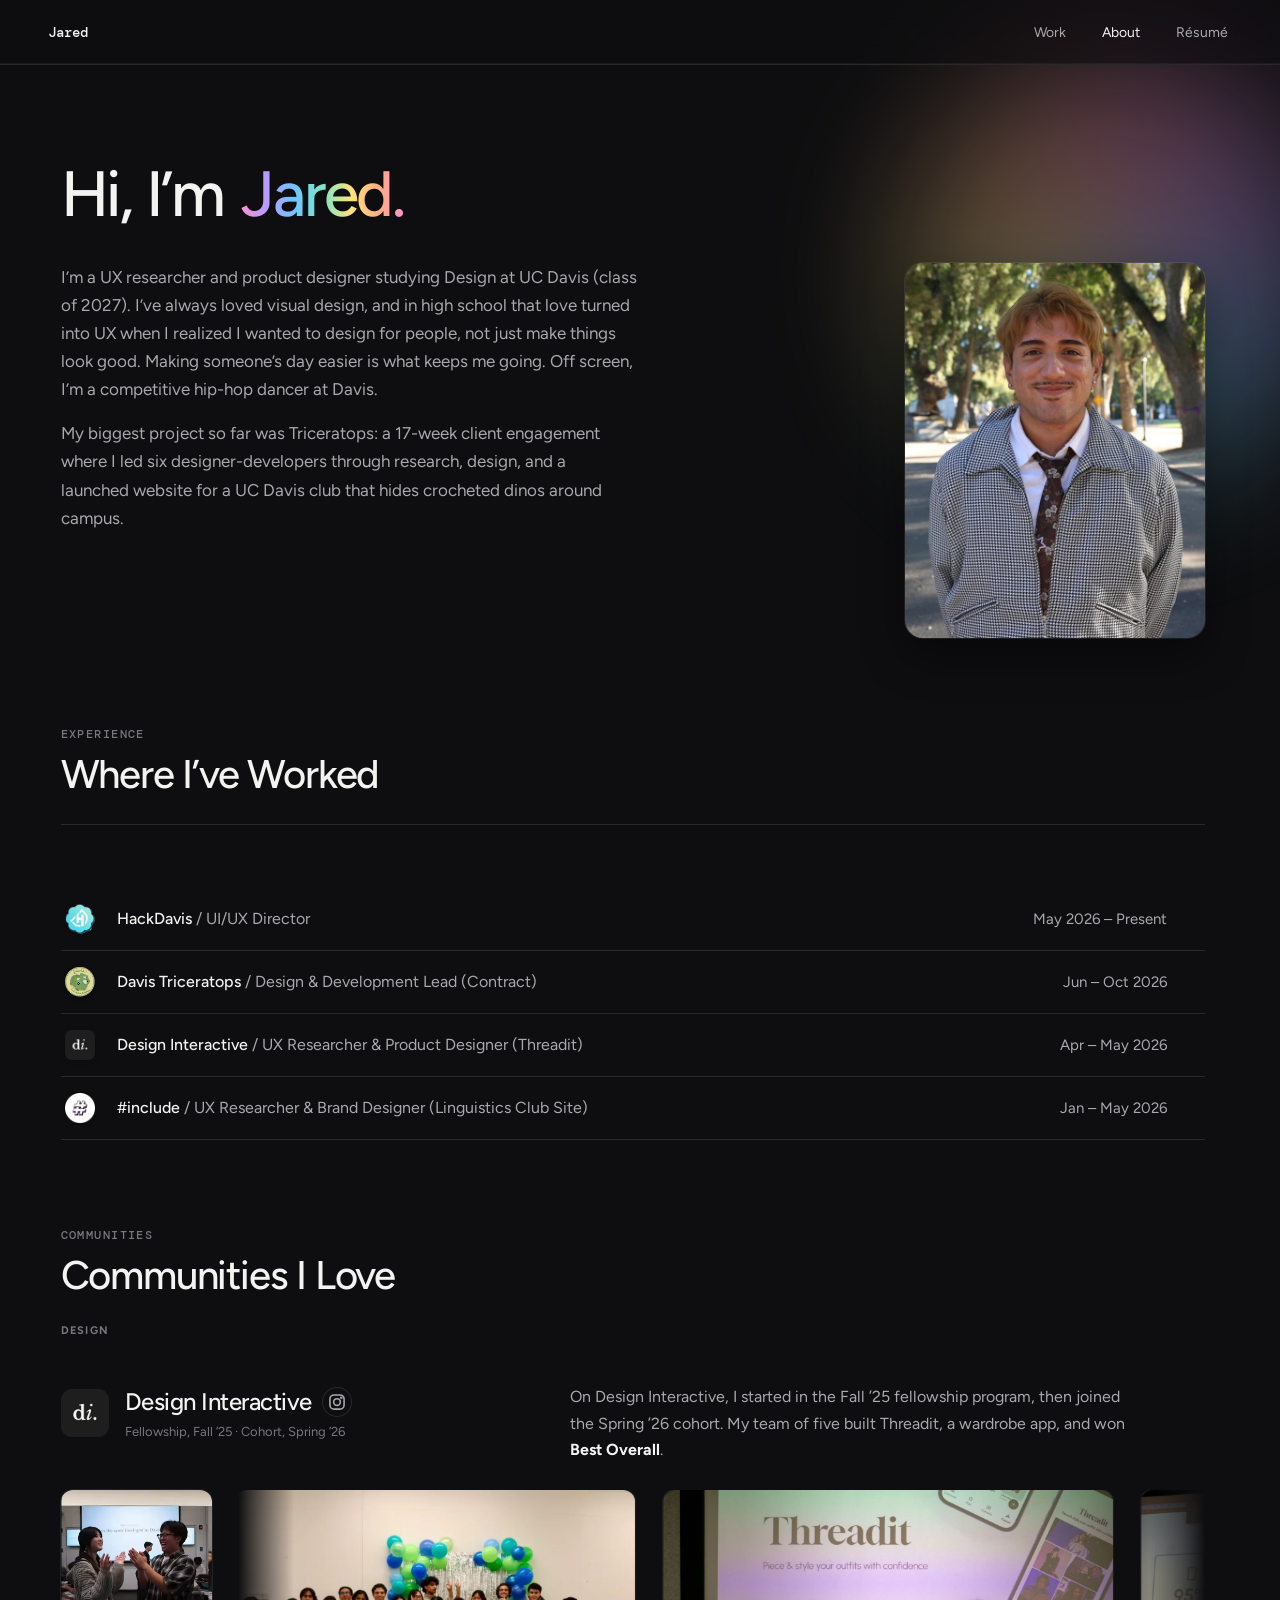
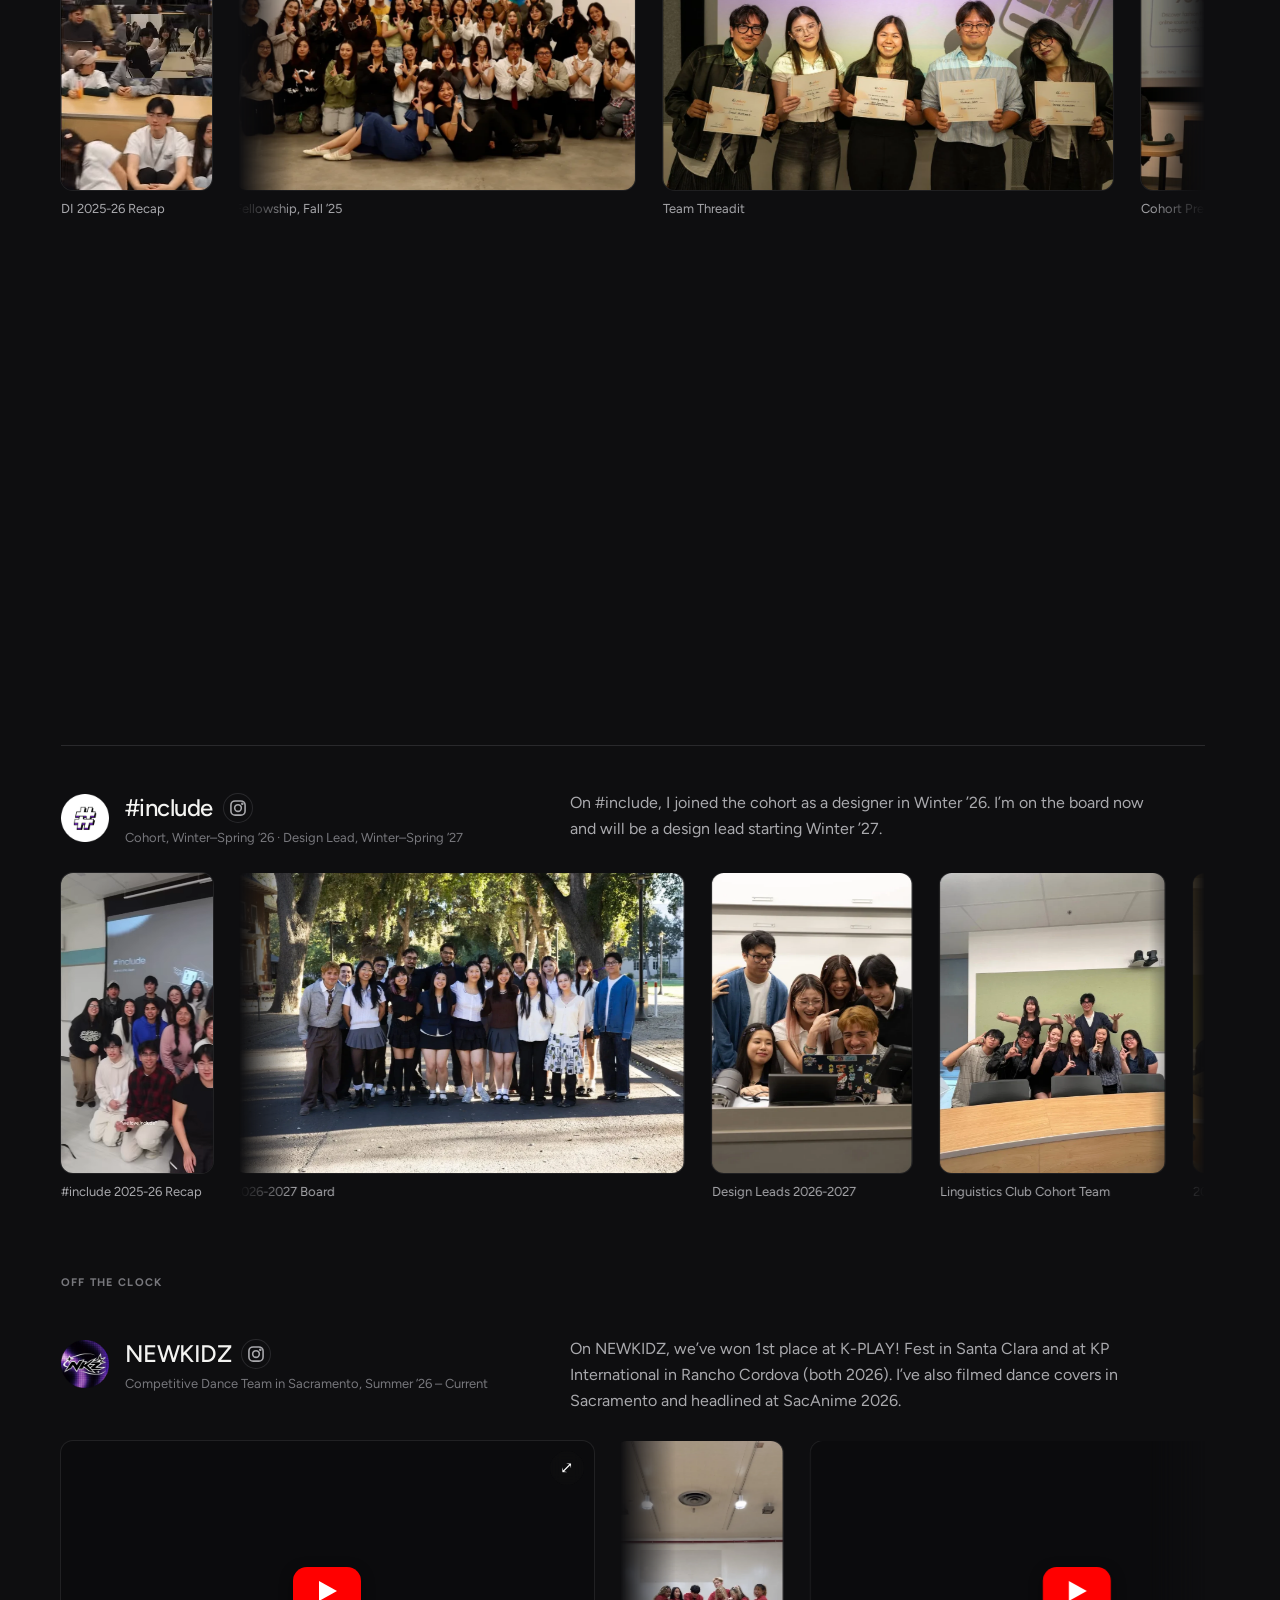
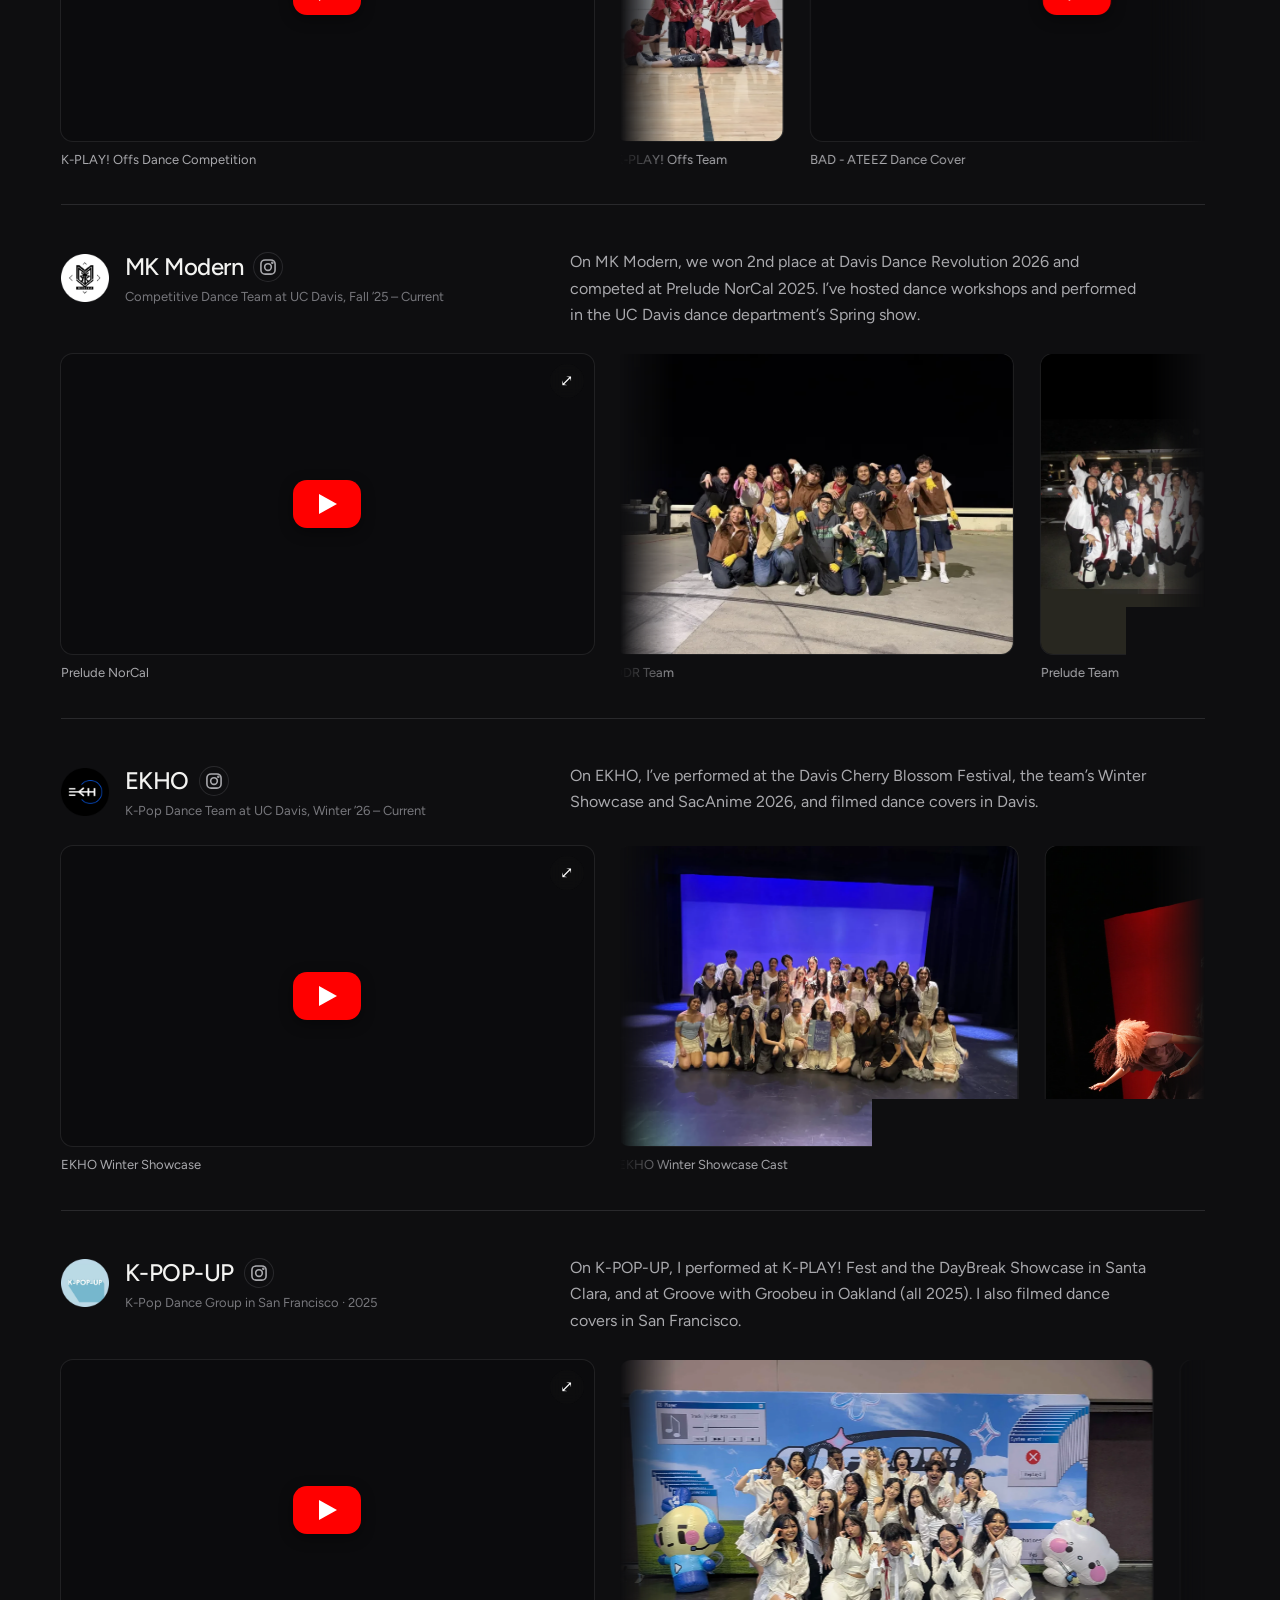
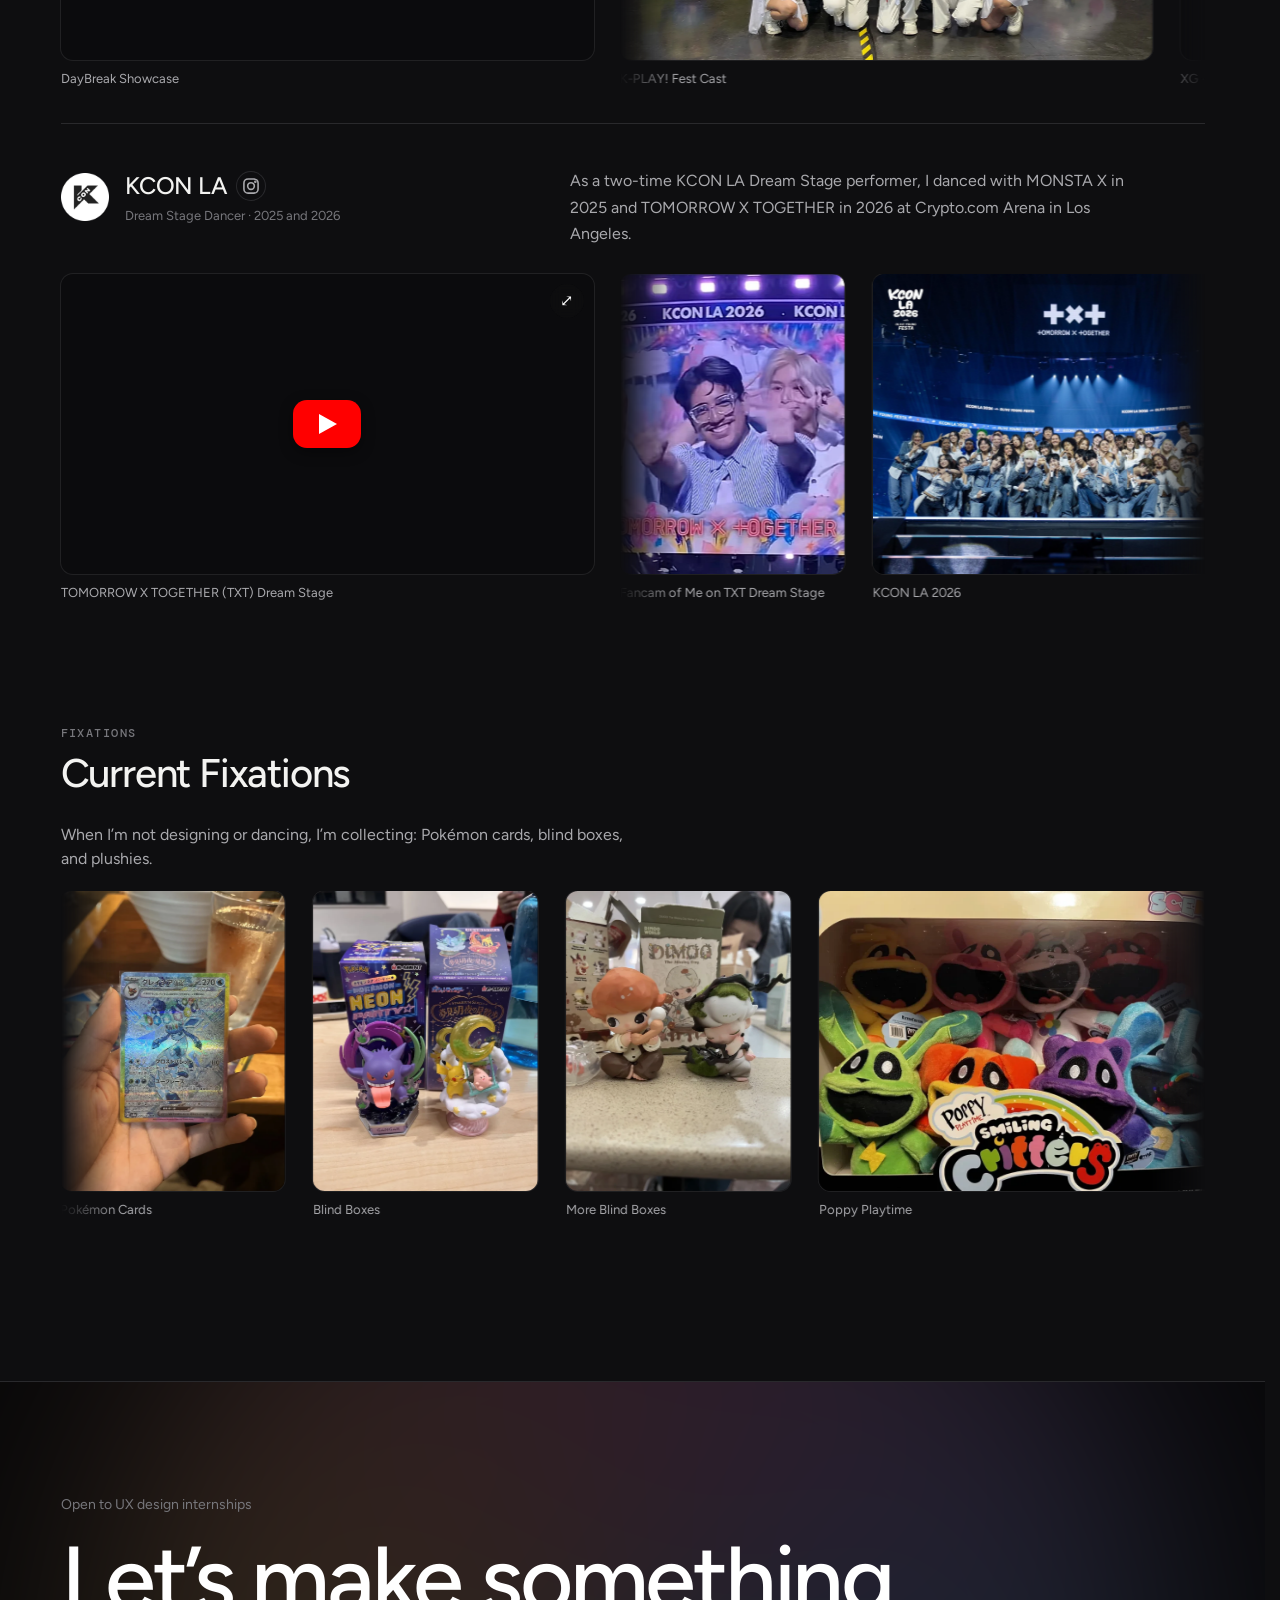
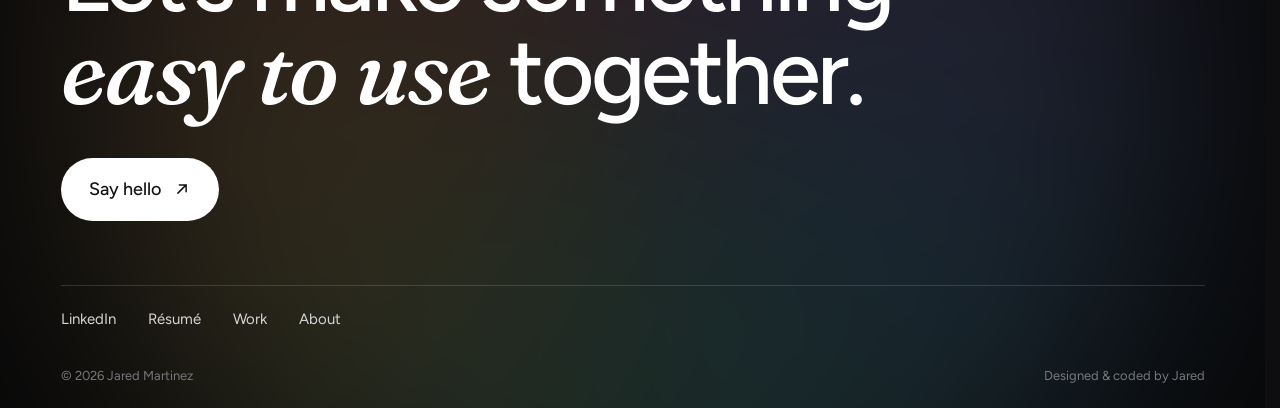
==== commit 07d6d68f: "About: shorten Design Interactive recap caption to "DI" Co-Authored-By: Claude Sonnet 5.5 <noreply@a" ====
--- a/about.html
+++ b/about.html
@@ -47,7 +47,7 @@
     <section class="a-block">
       <header class="x-head reveal"><span class="x-eyebrow">Communities</span><h2 class="x-h2">Communities I Love</h2></header>
       <h4 class="x-grp reveal">Design</h4>
-      <div class="x-cos"><article class="x-co reveal"><div class="x-co-top"><div class="x-co-id"><img class="x-img" src="assets/img/logo-di.png" alt="" aria-hidden="true"><div><h3>Design Interactive<a class="x-ig-ico" href="https://www.instagram.com/davisdesigninteractive/" target="_blank" rel="noopener noreferrer" aria-label="Design Interactive on Instagram"><svg viewBox="0 0 24 24" width="20" height="20" fill="none" stroke="currentColor" stroke-width="1.9" stroke-linecap="round" stroke-linejoin="round" aria-hidden="true"><rect x="3.5" y="3.5" width="17" height="17" rx="5"/><circle cx="12" cy="12" r="4"/><circle cx="17.2" cy="6.8" r=".6" fill="currentColor"/></svg></a></h3><p class="x-c-role">Fellowship, Fall ’25 · Cohort, Spring ’26</p></div></div><div class="x-co-desc"><p>On Design Interactive, I started in the Fall ’25 fellowship program, then joined the Spring ’26 cohort. My team of five built Threadit, a wardrobe app, and won <strong>Best Overall</strong>.</p></div></div><div class="x-co-media has-feat"><figure class="x-m x-pv x-feat" style="--ar:360/712"><div class="x-mf"><video class="clip" data-loop autoplay muted loop playsinline preload="metadata" poster="assets/img/ab-di-reel-poster.webp" aria-label="Design Interactive 2025-26 Recap"><source src="assets/video/ab-di-reel.webm" type="video/webm"><source src="assets/video/ab-di-reel.mp4" type="video/mp4"></video></div><figcaption>Design Interactive 2025-26 Recap</figcaption></figure><div class="x-car" data-car><div class="x-car-track"><figure class="x-m" style="--ar:960/720"><div class="x-mf"><img src="assets/img/ab-di-fellowship.webp" alt="The Design Interactive fellowship group posing together in front of balloons" loading="lazy" draggable="false" width="960" height="720"></div><figcaption>Fellowship, Fall ’25</figcaption></figure><figure class="x-m" style="--ar:1280/853"><div class="x-mf"><img src="assets/img/ab-di-cohort.webp" alt="Team Threadit holding their certificates in front of the Threadit slide" loading="lazy" draggable="false" width="1280" height="853"></div><figcaption>Team Threadit</figcaption></figure><figure class="x-m" style="--ar:1280/853"><div class="x-mf"><img src="assets/img/ab-di-present.webp" alt="Presenting Threadit on stage" loading="lazy" draggable="false" width="1280" height="853"></div><figcaption>Cohort Presentation Night</figcaption></figure></div></div></div></article><article class="x-co reveal"><div class="x-co-top"><div class="x-co-id"><img class="x-img" src="assets/img/logo-hackdavis.png" alt="" aria-hidden="true"><div><h3>HackDavis<a class="x-ig-ico" href="https://www.instagram.com/hackdavis/" target="_blank" rel="noopener noreferrer" aria-label="HackDavis on Instagram"><svg viewBox="0 0 24 24" width="20" height="20" fill="none" stroke="currentColor" stroke-width="1.9" stroke-linecap="round" stroke-linejoin="round" aria-hidden="true"><rect x="3.5" y="3.5" width="17" height="17" rx="5"/><circle cx="12" cy="12" r="4"/><circle cx="17.2" cy="6.8" r=".6" fill="currentColor"/></svg></a></h3><p class="x-c-role">UI/UX Director, 2026–2027</p></div></div><div class="x-co-desc"><p>On HackDavis, I co-direct UI/UX and shape the narrative and content structure of the organization’s website.</p></div></div><div class="x-co-media has-feat"><figure class="x-m x-pv x-feat" style="--ar:3/4"><div class="x-mf"><video class="clip" data-loop autoplay muted loop playsinline preload="metadata" poster="assets/img/ab-hackdavis-poster.webp" aria-label="HackDavis Design Team"><source src="assets/video/ab-hackdavis.webm" type="video/webm"><source src="assets/video/ab-hackdavis.mp4" type="video/mp4"></video></div><figcaption>HackDavis Design Team</figcaption></figure><div class="x-car" data-car><div class="x-car-track"><figure class="x-m" style="--ar:1536/1152"><div class="x-mf"><img src="assets/img/ab-hd-1.webp" alt="HackDavis members posing at a table at a restaurant" loading="lazy" draggable="false" width="1536" height="1152"></div><figcaption>HackDavis Team Social</figcaption></figure><figure class="x-m" style="--ar:767/1024"><div class="x-mf"><img src="assets/img/ab-hd-2.webp" alt="HackDavis members chatting in a furniture showroom" loading="lazy" draggable="false" width="767" height="1024"></div><figcaption>IKEA Social</figcaption></figure><figure class="x-m" style="--ar:768/1024"><div class="x-mf"><img src="assets/img/ab-hd-3.webp" alt="A HackDavis member reading a note while teammates look on" loading="lazy" draggable="false" width="768" height="1024"></div><figcaption>IKEA Social</figcaption></figure></div></div></div></article><article class="x-co reveal"><div class="x-co-top"><div class="x-co-id"><img class="x-img" src="assets/img/logo-include.png" alt="" aria-hidden="true"><div><h3>#include<a class="x-ig-ico" href="https://www.instagram.com/includedavis/" target="_blank" rel="noopener noreferrer" aria-label="#include on Instagram"><svg viewBox="0 0 24 24" width="20" height="20" fill="none" stroke="currentColor" stroke-width="1.9" stroke-linecap="round" stroke-linejoin="round" aria-hidden="true"><rect x="3.5" y="3.5" width="17" height="17" rx="5"/><circle cx="12" cy="12" r="4"/><circle cx="17.2" cy="6.8" r=".6" fill="currentColor"/></svg></a></h3><p class="x-c-role">Cohort, Winter–Spring ’26 · Design Lead, Winter–Spring ’27</p></div></div><div class="x-co-desc"><p>On #include, I joined the cohort as a designer in Winter ’26. I’m on the board now and will be a design lead starting Winter ’27.</p></div></div><div class="x-co-media has-feat"><figure class="x-m x-pv x-feat" style="--ar:360/706"><div class="x-mf"><video class="clip" data-loop autoplay muted loop playsinline preload="metadata" poster="assets/img/ab-include-reel-poster.webp" aria-label="#include 2025-26 Recap"><source src="assets/video/ab-include-reel.webm" type="video/webm"><source src="assets/video/ab-include-reel.mp4" type="video/mp4"></video></div><figcaption>#include 2025-26 Recap</figcaption></figure><div class="x-car" data-car><div class="x-car-track"><figure class="x-m" style="--ar:1536/1024"><div class="x-mf"><img src="assets/img/ab-include-3.webp" alt="The #include team standing together on a tree-lined campus road" loading="lazy" draggable="false" width="1536" height="1024"></div><figcaption>2026-2027 Board</figcaption></figure><figure class="x-m" style="--ar:683/1024"><div class="x-mf"><img src="assets/img/ab-include-4.webp" alt="Members of #include laughing together around a laptop" loading="lazy" draggable="false" width="683" height="1024"></div><figcaption>Design Leads 2026-2027</figcaption></figure><figure class="x-m" style="--ar:767/1024"><div class="x-mf"><img src="assets/img/ab-include-5.webp" alt="The #include design team posing at a table in a classroom" loading="lazy" draggable="false" width="767" height="1024"></div><figcaption>Linguistics Club Cohort Team</figcaption></figure><figure class="x-m" style="--ar:1280/855"><div class="x-mf"><img src="assets/img/ab-include-2.webp" alt="The #include cohort posing in a classroom" loading="lazy" draggable="false" width="1280" height="855"></div><figcaption>2026 Winter-Spring Cohort</figcaption></figure></div></div></div></article></div>
+      <div class="x-cos"><article class="x-co reveal"><div class="x-co-top"><div class="x-co-id"><img class="x-img" src="assets/img/logo-di.png" alt="" aria-hidden="true"><div><h3>Design Interactive<a class="x-ig-ico" href="https://www.instagram.com/davisdesigninteractive/" target="_blank" rel="noopener noreferrer" aria-label="Design Interactive on Instagram"><svg viewBox="0 0 24 24" width="20" height="20" fill="none" stroke="currentColor" stroke-width="1.9" stroke-linecap="round" stroke-linejoin="round" aria-hidden="true"><rect x="3.5" y="3.5" width="17" height="17" rx="5"/><circle cx="12" cy="12" r="4"/><circle cx="17.2" cy="6.8" r=".6" fill="currentColor"/></svg></a></h3><p class="x-c-role">Fellowship, Fall ’25 · Cohort, Spring ’26</p></div></div><div class="x-co-desc"><p>On Design Interactive, I started in the Fall ’25 fellowship program, then joined the Spring ’26 cohort. My team of five built Threadit, a wardrobe app, and won <strong>Best Overall</strong>.</p></div></div><div class="x-co-media has-feat"><figure class="x-m x-pv x-feat" style="--ar:360/712"><div class="x-mf"><video class="clip" data-loop autoplay muted loop playsinline preload="metadata" poster="assets/img/ab-di-reel-poster.webp" aria-label="DI 2025-26 Recap"><source src="assets/video/ab-di-reel.webm" type="video/webm"><source src="assets/video/ab-di-reel.mp4" type="video/mp4"></video></div><figcaption>DI 2025-26 Recap</figcaption></figure><div class="x-car" data-car><div class="x-car-track"><figure class="x-m" style="--ar:960/720"><div class="x-mf"><img src="assets/img/ab-di-fellowship.webp" alt="The Design Interactive fellowship group posing together in front of balloons" loading="lazy" draggable="false" width="960" height="720"></div><figcaption>Fellowship, Fall ’25</figcaption></figure><figure class="x-m" style="--ar:1280/853"><div class="x-mf"><img src="assets/img/ab-di-cohort.webp" alt="Team Threadit holding their certificates in front of the Threadit slide" loading="lazy" draggable="false" width="1280" height="853"></div><figcaption>Team Threadit</figcaption></figure><figure class="x-m" style="--ar:1280/853"><div class="x-mf"><img src="assets/img/ab-di-present.webp" alt="Presenting Threadit on stage" loading="lazy" draggable="false" width="1280" height="853"></div><figcaption>Cohort Presentation Night</figcaption></figure></div></div></div></article><article class="x-co reveal"><div class="x-co-top"><div class="x-co-id"><img class="x-img" src="assets/img/logo-hackdavis.png" alt="" aria-hidden="true"><div><h3>HackDavis<a class="x-ig-ico" href="https://www.instagram.com/hackdavis/" target="_blank" rel="noopener noreferrer" aria-label="HackDavis on Instagram"><svg viewBox="0 0 24 24" width="20" height="20" fill="none" stroke="currentColor" stroke-width="1.9" stroke-linecap="round" stroke-linejoin="round" aria-hidden="true"><rect x="3.5" y="3.5" width="17" height="17" rx="5"/><circle cx="12" cy="12" r="4"/><circle cx="17.2" cy="6.8" r=".6" fill="currentColor"/></svg></a></h3><p class="x-c-role">UI/UX Director, 2026–2027</p></div></div><div class="x-co-desc"><p>On HackDavis, I co-direct UI/UX and shape the narrative and content structure of the organization’s website.</p></div></div><div class="x-co-media has-feat"><figure class="x-m x-pv x-feat" style="--ar:3/4"><div class="x-mf"><video class="clip" data-loop autoplay muted loop playsinline preload="metadata" poster="assets/img/ab-hackdavis-poster.webp" aria-label="HackDavis Design Team"><source src="assets/video/ab-hackdavis.webm" type="video/webm"><source src="assets/video/ab-hackdavis.mp4" type="video/mp4"></video></div><figcaption>HackDavis Design Team</figcaption></figure><div class="x-car" data-car><div class="x-car-track"><figure class="x-m" style="--ar:1536/1152"><div class="x-mf"><img src="assets/img/ab-hd-1.webp" alt="HackDavis members posing at a table at a restaurant" loading="lazy" draggable="false" width="1536" height="1152"></div><figcaption>HackDavis Team Social</figcaption></figure><figure class="x-m" style="--ar:767/1024"><div class="x-mf"><img src="assets/img/ab-hd-2.webp" alt="HackDavis members chatting in a furniture showroom" loading="lazy" draggable="false" width="767" height="1024"></div><figcaption>IKEA Social</figcaption></figure><figure class="x-m" style="--ar:768/1024"><div class="x-mf"><img src="assets/img/ab-hd-3.webp" alt="A HackDavis member reading a note while teammates look on" loading="lazy" draggable="false" width="768" height="1024"></div><figcaption>IKEA Social</figcaption></figure></div></div></div></article><article class="x-co reveal"><div class="x-co-top"><div class="x-co-id"><img class="x-img" src="assets/img/logo-include.png" alt="" aria-hidden="true"><div><h3>#include<a class="x-ig-ico" href="https://www.instagram.com/includedavis/" target="_blank" rel="noopener noreferrer" aria-label="#include on Instagram"><svg viewBox="0 0 24 24" width="20" height="20" fill="none" stroke="currentColor" stroke-width="1.9" stroke-linecap="round" stroke-linejoin="round" aria-hidden="true"><rect x="3.5" y="3.5" width="17" height="17" rx="5"/><circle cx="12" cy="12" r="4"/><circle cx="17.2" cy="6.8" r=".6" fill="currentColor"/></svg></a></h3><p class="x-c-role">Cohort, Winter–Spring ’26 · Design Lead, Winter–Spring ’27</p></div></div><div class="x-co-desc"><p>On #include, I joined the cohort as a designer in Winter ’26. I’m on the board now and will be a design lead starting Winter ’27.</p></div></div><div class="x-co-media has-feat"><figure class="x-m x-pv x-feat" style="--ar:360/706"><div class="x-mf"><video class="clip" data-loop autoplay muted loop playsinline preload="metadata" poster="assets/img/ab-include-reel-poster.webp" aria-label="#include 2025-26 Recap"><source src="assets/video/ab-include-reel.webm" type="video/webm"><source src="assets/video/ab-include-reel.mp4" type="video/mp4"></video></div><figcaption>#include 2025-26 Recap</figcaption></figure><div class="x-car" data-car><div class="x-car-track"><figure class="x-m" style="--ar:1536/1024"><div class="x-mf"><img src="assets/img/ab-include-3.webp" alt="The #include team standing together on a tree-lined campus road" loading="lazy" draggable="false" width="1536" height="1024"></div><figcaption>2026-2027 Board</figcaption></figure><figure class="x-m" style="--ar:683/1024"><div class="x-mf"><img src="assets/img/ab-include-4.webp" alt="Members of #include laughing together around a laptop" loading="lazy" draggable="false" width="683" height="1024"></div><figcaption>Design Leads 2026-2027</figcaption></figure><figure class="x-m" style="--ar:767/1024"><div class="x-mf"><img src="assets/img/ab-include-5.webp" alt="The #include design team posing at a table in a classroom" loading="lazy" draggable="false" width="767" height="1024"></div><figcaption>Linguistics Club Cohort Team</figcaption></figure><figure class="x-m" style="--ar:1280/855"><div class="x-mf"><img src="assets/img/ab-include-2.webp" alt="The #include cohort posing in a classroom" loading="lazy" draggable="false" width="1280" height="855"></div><figcaption>2026 Winter-Spring Cohort</figcaption></figure></div></div></div></article></div>
       <h4 class="x-grp reveal">Off the Clock</h4>
       <div class="x-cos"><article class="x-co reveal"><div class="x-co-top"><div class="x-co-id"><img class="x-img" src="assets/img/logo-newkidz.png" alt="" aria-hidden="true"><div><h3>NEWKIDZ<a class="x-ig-ico" href="https://www.instagram.com/newkidz.nkz/" target="_blank" rel="noopener noreferrer" aria-label="NEWKIDZ on Instagram"><svg viewBox="0 0 24 24" width="20" height="20" fill="none" stroke="currentColor" stroke-width="1.9" stroke-linecap="round" stroke-linejoin="round" aria-hidden="true"><rect x="3.5" y="3.5" width="17" height="17" rx="5"/><circle cx="12" cy="12" r="4"/><circle cx="17.2" cy="6.8" r=".6" fill="currentColor"/></svg></a></h3><p class="x-c-role">Competitive Dance Team in Sacramento, Summer ’26 – Current</p></div></div><div class="x-co-desc"><p>On NEWKIDZ, we’ve won 1st place at K-PLAY! Fest in Santa Clara and at KP International in Rancho Cordova (both 2026). I’ve also filmed dance covers in Sacramento and headlined at SacAnime 2026.</p></div></div><div class="x-co-media has-feat"><figure class="x-m x-yt x-feat" style="--ar:16/9"><div class="x-mf"><a class="x-vid" href="https://www.youtube.com/watch?v=4xDZyEE0aps" data-yt="4xDZyEE0aps" data-autoplay target="_blank" rel="noopener noreferrer" aria-label="Play: K-PLAY! Offs Dance Competition"><img src="https://i.ytimg.com/vi/4xDZyEE0aps/maxresdefault.jpg" alt="" loading="lazy" draggable="false" onerror="var f=this.dataset.f|0;if(f==0){this.dataset.f=1;this.src='https://i.ytimg.com/vi/4xDZyEE0aps/sddefault.jpg'}else if(f==1){this.dataset.f=2;this.src='https://i.ytimg.com/vi/4xDZyEE0aps/hqdefault.jpg'}else{this.remove()}"><span class="x-play" aria-hidden="true"></span></a><button class="x-expand" type="button" aria-label="Expand video">⤢</button></div><figcaption>K-PLAY! Offs Dance Competition</figcaption></figure><div class="x-car" data-car><div class="x-car-track"><figure class="x-m" style="--ar:810/1450"><div class="x-mf"><img src="assets/img/ab-newkidz.webp" alt="NEWKIDZ team members posing on a gym floor in red" loading="lazy" draggable="false" width="810" height="1450"></div><figcaption>K-PLAY! Offs Team</figcaption></figure><figure class="x-m x-yt" style="--ar:16/9"><div class="x-mf"><a class="x-vid" href="https://www.youtube.com/watch?v=G6zW-KF57Dw" data-yt="G6zW-KF57Dw" target="_blank" rel="noopener noreferrer" aria-label="Play: BAD - ATEEZ Dance Cover"><img src="https://i.ytimg.com/vi/G6zW-KF57Dw/maxresdefault.jpg" alt="" loading="lazy" draggable="false" onerror="var f=this.dataset.f|0;if(f==0){this.dataset.f=1;this.src='https://i.ytimg.com/vi/G6zW-KF57Dw/sddefault.jpg'}else if(f==1){this.dataset.f=2;this.src='https://i.ytimg.com/vi/G6zW-KF57Dw/hqdefault.jpg'}else{this.remove()}"><span class="x-play" aria-hidden="true"></span></a></div><figcaption>BAD - ATEEZ Dance Cover</figcaption></figure></div></div></div></article><article class="x-co reveal"><div class="x-co-top"><div class="x-co-id"><img class="x-img" src="assets/img/logo-mkmodern.png" alt="" aria-hidden="true"><div><h3>MK Modern<a class="x-ig-ico" href="https://www.instagram.com/mkmodern/" target="_blank" rel="noopener noreferrer" aria-label="MK Modern on Instagram"><svg viewBox="0 0 24 24" width="20" height="20" fill="none" stroke="currentColor" stroke-width="1.9" stroke-linecap="round" stroke-linejoin="round" aria-hidden="true"><rect x="3.5" y="3.5" width="17" height="17" rx="5"/><circle cx="12" cy="12" r="4"/><circle cx="17.2" cy="6.8" r=".6" fill="currentColor"/></svg></a></h3><p class="x-c-role">Competitive Dance Team at UC Davis, Fall ’25 – Current</p></div></div><div class="x-co-desc"><p>On MK Modern, we won 2nd place at Davis Dance Revolution 2026 and competed at Prelude NorCal 2025. I’ve hosted dance workshops and performed in the UC Davis dance department’s Spring show.</p></div></div><div class="x-co-media has-feat"><figure class="x-m x-yt x-feat" style="--ar:16/9"><div class="x-mf"><a class="x-vid" href="https://www.youtube.com/watch?v=GJey87ZkhEk" data-yt="GJey87ZkhEk" data-autoplay target="_blank" rel="noopener noreferrer" aria-label="Play: Prelude NorCal"><img src="https://i.ytimg.com/vi/GJey87ZkhEk/maxresdefault.jpg" alt="" loading="lazy" draggable="false" onerror="var f=this.dataset.f|0;if(f==0){this.dataset.f=1;this.src='https://i.ytimg.com/vi/GJey87ZkhEk/sddefault.jpg'}else if(f==1){this.dataset.f=2;this.src='https://i.ytimg.com/vi/GJey87ZkhEk/hqdefault.jpg'}else{this.remove()}"><span class="x-play" aria-hidden="true"></span></a><button class="x-expand" type="button" aria-label="Expand video">⤢</button></div><figcaption>Prelude NorCal</figcaption></figure><div class="x-car" data-car><div class="x-car-track"><figure class="x-m" style="--ar:932/700"><div class="x-mf"><img src="assets/img/ab-mk-1.webp" alt="MK Modern members posing at night" loading="lazy" draggable="false" width="932" height="700"></div><figcaption>DDR Team</figcaption></figure><figure class="x-m" style="--ar:526/700"><div class="x-mf"><img src="assets/img/ab-mk-2.webp" alt="MK Modern members in white shirts and red ties" loading="lazy" draggable="false" width="526" height="700"></div><figcaption>Prelude Team</figcaption></figure><figure class="x-m x-yt" style="--ar:16/9"><div class="x-mf"><a class="x-vid" href="https://www.youtube.com/watch?v=SHLrVopWMoc" data-yt="SHLrVopWMoc" target="_blank" rel="noopener noreferrer" aria-label="Play: Davis Dance Revolution Dance Competition"><img src="https://i.ytimg.com/vi/SHLrVopWMoc/maxresdefault.jpg" alt="" loading="lazy" draggable="false" onerror="var f=this.dataset.f|0;if(f==0){this.dataset.f=1;this.src='https://i.ytimg.com/vi/SHLrVopWMoc/sddefault.jpg'}else if(f==1){this.dataset.f=2;this.src='https://i.ytimg.com/vi/SHLrVopWMoc/hqdefault.jpg'}else{this.remove()}"><span class="x-play" aria-hidden="true"></span></a></div><figcaption>Davis Dance Revolution Dance Competition</figcaption></figure></div></div></div></article><article class="x-co reveal"><div class="x-co-top"><div class="x-co-id"><img class="x-img" src="assets/img/logo-ekho.png" alt="" aria-hidden="true"><div><h3>EKHO<a class="x-ig-ico" href="https://www.instagram.com/ekho.dance/" target="_blank" rel="noopener noreferrer" aria-label="EKHO on Instagram"><svg viewBox="0 0 24 24" width="20" height="20" fill="none" stroke="currentColor" stroke-width="1.9" stroke-linecap="round" stroke-linejoin="round" aria-hidden="true"><rect x="3.5" y="3.5" width="17" height="17" rx="5"/><circle cx="12" cy="12" r="4"/><circle cx="17.2" cy="6.8" r=".6" fill="currentColor"/></svg></a></h3><p class="x-c-role">K-Pop Dance Team at UC Davis, Winter ’26 – Current</p></div></div><div class="x-co-desc"><p>On EKHO, I’ve performed at the Davis Cherry Blossom Festival, the team’s Winter Showcase and SacAnime 2026, and filmed dance covers in Davis.</p></div></div><div class="x-co-media has-feat"><figure class="x-m x-yt x-feat" style="--ar:16/9"><div class="x-mf"><a class="x-vid" href="https://www.youtube.com/watch?v=TrWcjJXR0es" data-yt="TrWcjJXR0es" data-autoplay target="_blank" rel="noopener noreferrer" aria-label="Play: EKHO Winter Showcase"><img src="https://i.ytimg.com/vi/TrWcjJXR0es/maxresdefault.jpg" alt="" loading="lazy" draggable="false" onerror="var f=this.dataset.f|0;if(f==0){this.dataset.f=1;this.src='https://i.ytimg.com/vi/TrWcjJXR0es/sddefault.jpg'}else if(f==1){this.dataset.f=2;this.src='https://i.ytimg.com/vi/TrWcjJXR0es/hqdefault.jpg'}else{this.remove()}"><span class="x-play" aria-hidden="true"></span></a><button class="x-expand" type="button" aria-label="Expand video">⤢</button></div><figcaption>EKHO Winter Showcase</figcaption></figure><div class="x-car" data-car><div class="x-car-track"><figure class="x-m" style="--ar:1656/1242"><div class="x-mf"><img src="assets/img/ab-ekho-1.webp" alt="The EKHO team after their showcase" loading="lazy" draggable="false" width="1656" height="1242"></div><figcaption>EKHO Winter Showcase Cast</figcaption></figure><figure class="x-m" style="--ar:2000/1125"><div class="x-mf"><img src="assets/img/ab-ekho-2.webp" alt="EKHO dancers performing on a red stage" loading="lazy" draggable="false" width="2000" height="1125"></div><figcaption>Me During Winter Showcase</figcaption></figure><figure class="x-m x-yt" style="--ar:16/9"><div class="x-mf"><a class="x-vid" href="https://www.youtube.com/watch?v=g5Njkk2mMac" data-yt="g5Njkk2mMac" target="_blank" rel="noopener noreferrer" aria-label="Play: IVE - Bang Bang Dance Cover"><img src="https://i.ytimg.com/vi/g5Njkk2mMac/maxresdefault.jpg" alt="" loading="lazy" draggable="false" onerror="var f=this.dataset.f|0;if(f==0){this.dataset.f=1;this.src='https://i.ytimg.com/vi/g5Njkk2mMac/sddefault.jpg'}else if(f==1){this.dataset.f=2;this.src='https://i.ytimg.com/vi/g5Njkk2mMac/hqdefault.jpg'}else{this.remove()}"><span class="x-play" aria-hidden="true"></span></a></div><figcaption>IVE - Bang Bang Dance Cover</figcaption></figure></div></div></div></article><article class="x-co reveal"><div class="x-co-top"><div class="x-co-id"><img class="x-img" src="assets/img/logo-kpopup.png" alt="" aria-hidden="true"><div><h3>K-POP-UP<a class="x-ig-ico" href="https://www.instagram.com/kpopupsf/" target="_blank" rel="noopener noreferrer" aria-label="K-POP-UP on Instagram"><svg viewBox="0 0 24 24" width="20" height="20" fill="none" stroke="currentColor" stroke-width="1.9" stroke-linecap="round" stroke-linejoin="round" aria-hidden="true"><rect x="3.5" y="3.5" width="17" height="17" rx="5"/><circle cx="12" cy="12" r="4"/><circle cx="17.2" cy="6.8" r=".6" fill="currentColor"/></svg></a></h3><p class="x-c-role">K-Pop Dance Group in San Francisco · 2025</p></div></div><div class="x-co-desc"><p>On K-POP-UP, I performed at K-PLAY! Fest and the DayBreak Showcase in Santa Clara, and at Groove with Groobeu in Oakland (all 2025). I also filmed dance covers in San Francisco.</p></div></div><div class="x-co-media has-feat"><figure class="x-m x-yt x-feat" style="--ar:16/9"><div class="x-mf"><a class="x-vid" href="https://www.youtube.com/watch?v=i_hTtH6LqvQ" data-yt="i_hTtH6LqvQ" data-autoplay target="_blank" rel="noopener noreferrer" aria-label="Play: DayBreak Showcase"><img src="https://i.ytimg.com/vi/i_hTtH6LqvQ/maxresdefault.jpg" alt="" loading="lazy" draggable="false" onerror="var f=this.dataset.f|0;if(f==0){this.dataset.f=1;this.src='https://i.ytimg.com/vi/i_hTtH6LqvQ/sddefault.jpg'}else if(f==1){this.dataset.f=2;this.src='https://i.ytimg.com/vi/i_hTtH6LqvQ/hqdefault.jpg'}else{this.remove()}"><span class="x-play" aria-hidden="true"></span></a><button class="x-expand" type="button" aria-label="Expand video">⤢</button></div><figcaption>DayBreak Showcase</figcaption></figure><div class="x-car" data-car><div class="x-car-track"><figure class="x-m" style="--ar:2000/1125"><div class="x-mf"><img src="assets/img/ab-kpopup.webp" alt="K-POP-UP members posing together in white" loading="lazy" draggable="false" width="2000" height="1125"></div><figcaption>K-PLAY! Fest Cast</figcaption></figure><figure class="x-m x-yt" style="--ar:16/9"><div class="x-mf"><a class="x-vid" href="https://www.youtube.com/watch?v=08DUPmwqE5k" data-yt="08DUPmwqE5k" target="_blank" rel="noopener noreferrer" aria-label="Play: XG - In The Rain Dance Cover"><img src="https://i.ytimg.com/vi/08DUPmwqE5k/maxresdefault.jpg" alt="" loading="lazy" draggable="false" onerror="var f=this.dataset.f|0;if(f==0){this.dataset.f=1;this.src='https://i.ytimg.com/vi/08DUPmwqE5k/sddefault.jpg'}else if(f==1){this.dataset.f=2;this.src='https://i.ytimg.com/vi/08DUPmwqE5k/hqdefault.jpg'}else{this.remove()}"><span class="x-play" aria-hidden="true"></span></a></div><figcaption>XG - In The Rain Dance Cover</figcaption></figure></div></div></div></article><article class="x-co reveal"><div class="x-co-top"><div class="x-co-id"><img class="x-img" src="assets/img/logo-kcon.png" alt="" aria-hidden="true"><div><h3>KCON LA<a class="x-ig-ico" href="https://www.instagram.com/kconusa/" target="_blank" rel="noopener noreferrer" aria-label="KCON LA on Instagram"><svg viewBox="0 0 24 24" width="20" height="20" fill="none" stroke="currentColor" stroke-width="1.9" stroke-linecap="round" stroke-linejoin="round" aria-hidden="true"><rect x="3.5" y="3.5" width="17" height="17" rx="5"/><circle cx="12" cy="12" r="4"/><circle cx="17.2" cy="6.8" r=".6" fill="currentColor"/></svg></a></h3><p class="x-c-role">Dream Stage Dancer · 2025 and 2026</p></div></div><div class="x-co-desc"><p>As a two-time KCON LA Dream Stage performer, I danced with MONSTA X in 2025 and TOMORROW X TOGETHER in 2026 at Crypto.com Arena in Los Angeles.</p></div></div><div class="x-co-media has-feat"><figure class="x-m x-yt x-feat" style="--ar:16/9"><div class="x-mf"><a class="x-vid" href="https://www.youtube.com/watch?v=RqD84ooF-S4" data-yt="RqD84ooF-S4" data-autoplay target="_blank" rel="noopener noreferrer" aria-label="Play: TOMORROW X TOGETHER (TXT) Dream Stage"><img src="https://i.ytimg.com/vi/RqD84ooF-S4/maxresdefault.jpg" alt="" loading="lazy" draggable="false" onerror="var f=this.dataset.f|0;if(f==0){this.dataset.f=1;this.src='https://i.ytimg.com/vi/RqD84ooF-S4/sddefault.jpg'}else if(f==1){this.dataset.f=2;this.src='https://i.ytimg.com/vi/RqD84ooF-S4/hqdefault.jpg'}else{this.remove()}"><span class="x-play" aria-hidden="true"></span></a><button class="x-expand" type="button" aria-label="Expand video">⤢</button></div><figcaption>TOMORROW X TOGETHER (TXT) Dream Stage</figcaption></figure><div class="x-car" data-car><div class="x-car-track"><figure class="x-m" style="--ar:361/482"><div class="x-mf"><a class="x-fan" href="https://www.instagram.com/p/DcN9qo4N4AT/" target="_blank" rel="noopener noreferrer" aria-label="Fancam of Me on TXT Dream Stage: open on Instagram"></a><img src="assets/img/ab-kcon-txt-fan.webp" alt="A fancam still of Jared on stage at KCON LA 2026" loading="lazy" draggable="false" width="361" height="482"></div><figcaption>Fancam of Me on TXT Dream Stage</figcaption></figure><figure class="x-m" style="--ar:2000/1333"><div class="x-mf"><img src="assets/img/ab-kcon-txt.webp" alt="The full stage at KCON LA 2026 with the dancers posing" loading="lazy" draggable="false" width="2000" height="1333"></div><figcaption>KCON LA 2026</figcaption></figure><figure class="x-m" style="--ar:1080/655"><div class="x-mf"><a class="x-fan" href="https://www.instagram.com/p/DNKkPEmutX_/" target="_blank" rel="noopener noreferrer" aria-label="Fancam of Me on MONSTA X Dream Stage: open on Instagram"></a><img src="assets/img/ab-kcon-mx-fan.webp" alt="A still from the KCON LA 2025 fancam" loading="lazy" draggable="false" width="1080" height="655"></div><figcaption>Fancam of Me on MONSTA X Dream Stage</figcaption></figure><figure class="x-m" style="--ar:1170/775"><div class="x-mf"><img src="assets/img/ab-kcon-mx.webp" alt="The full stage at KCON LA 2025 with the dancers posing" loading="lazy" draggable="false" width="1170" height="775"></div><figcaption>KCON LA 2025</figcaption></figure><figure class="x-m x-yt" style="--ar:16/9"><div class="x-mf"><a class="x-vid" href="https://www.youtube.com/watch?v=-UCI0qFVW2M" data-yt="-UCI0qFVW2M" target="_blank" rel="noopener noreferrer" aria-label="Play: MONSTA X Dream Stage"><img src="https://i.ytimg.com/vi/-UCI0qFVW2M/maxresdefault.jpg" alt="" loading="lazy" draggable="false" onerror="var f=this.dataset.f|0;if(f==0){this.dataset.f=1;this.src='https://i.ytimg.com/vi/-UCI0qFVW2M/sddefault.jpg'}else if(f==1){this.dataset.f=2;this.src='https://i.ytimg.com/vi/-UCI0qFVW2M/hqdefault.jpg'}else{this.remove()}"><span class="x-play" aria-hidden="true"></span></a></div><figcaption>MONSTA X Dream Stage</figcaption></figure></div></div></div></article></div>
     </section>
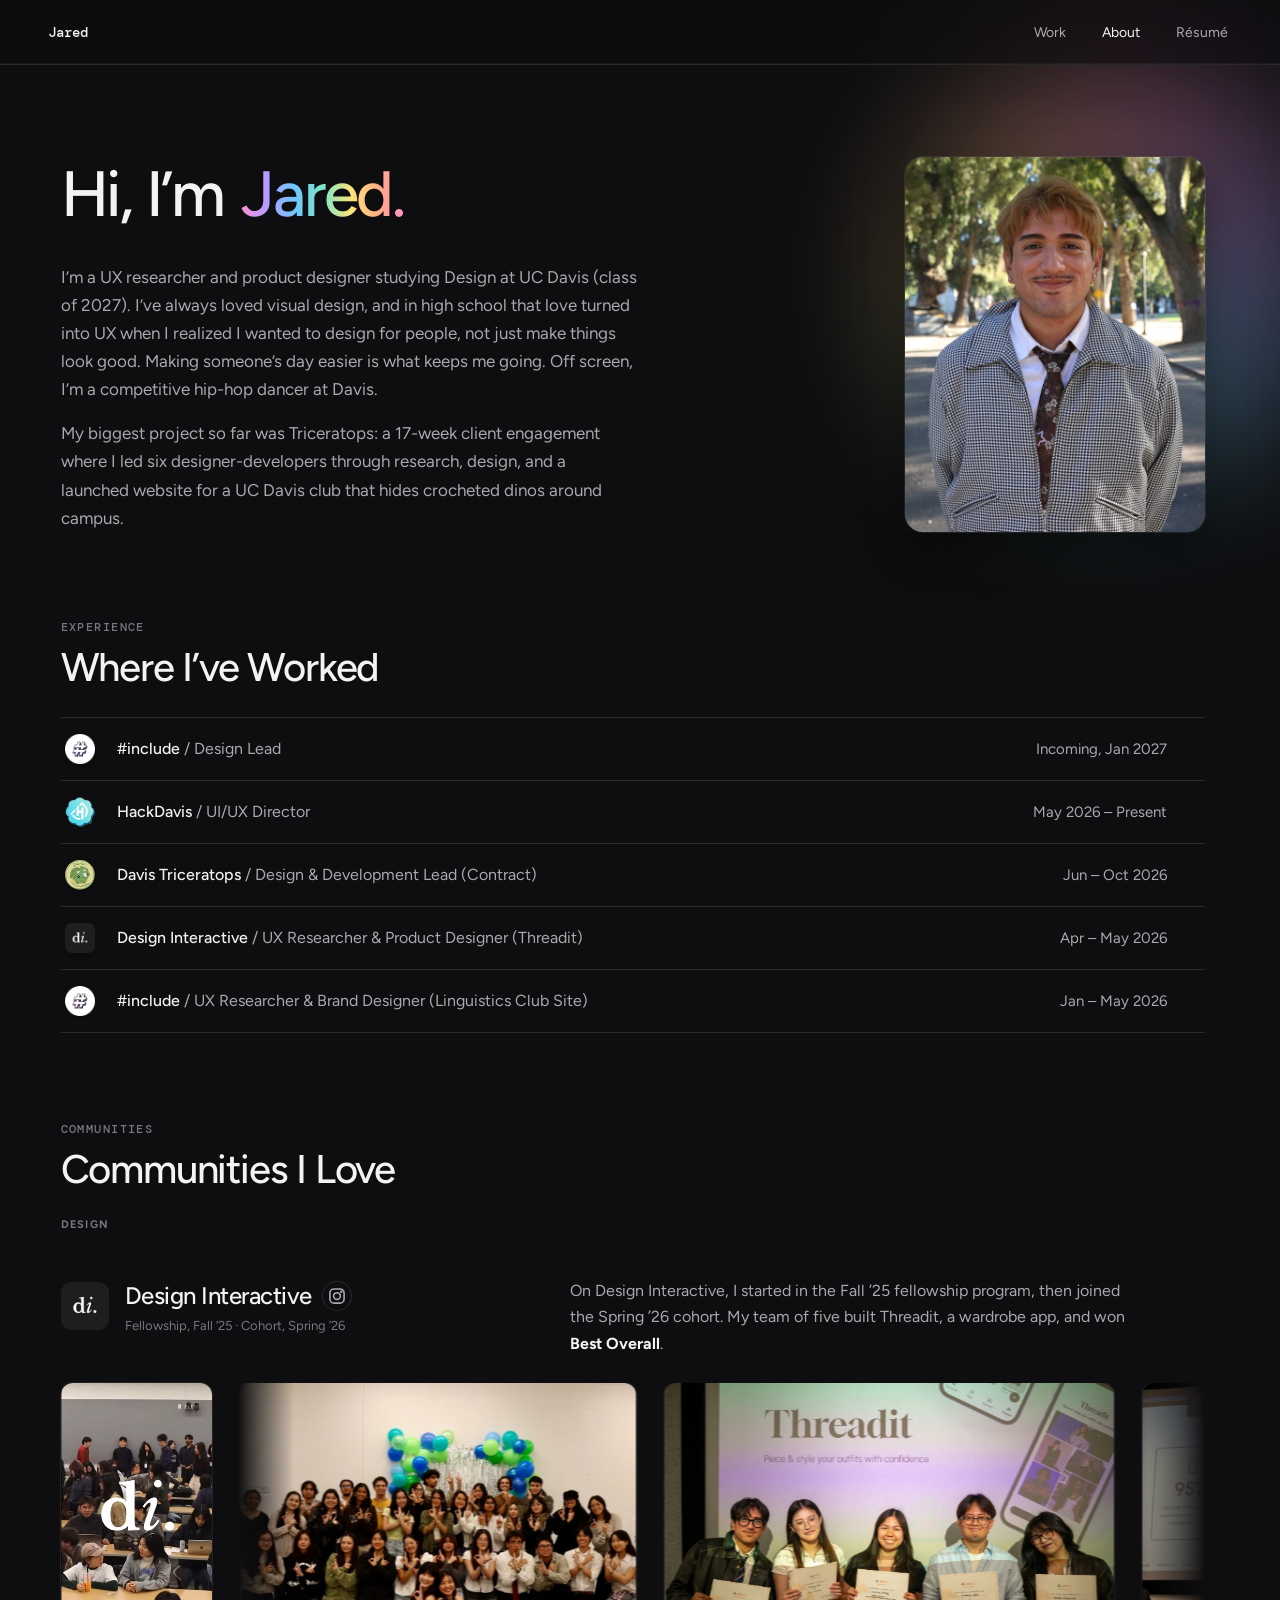
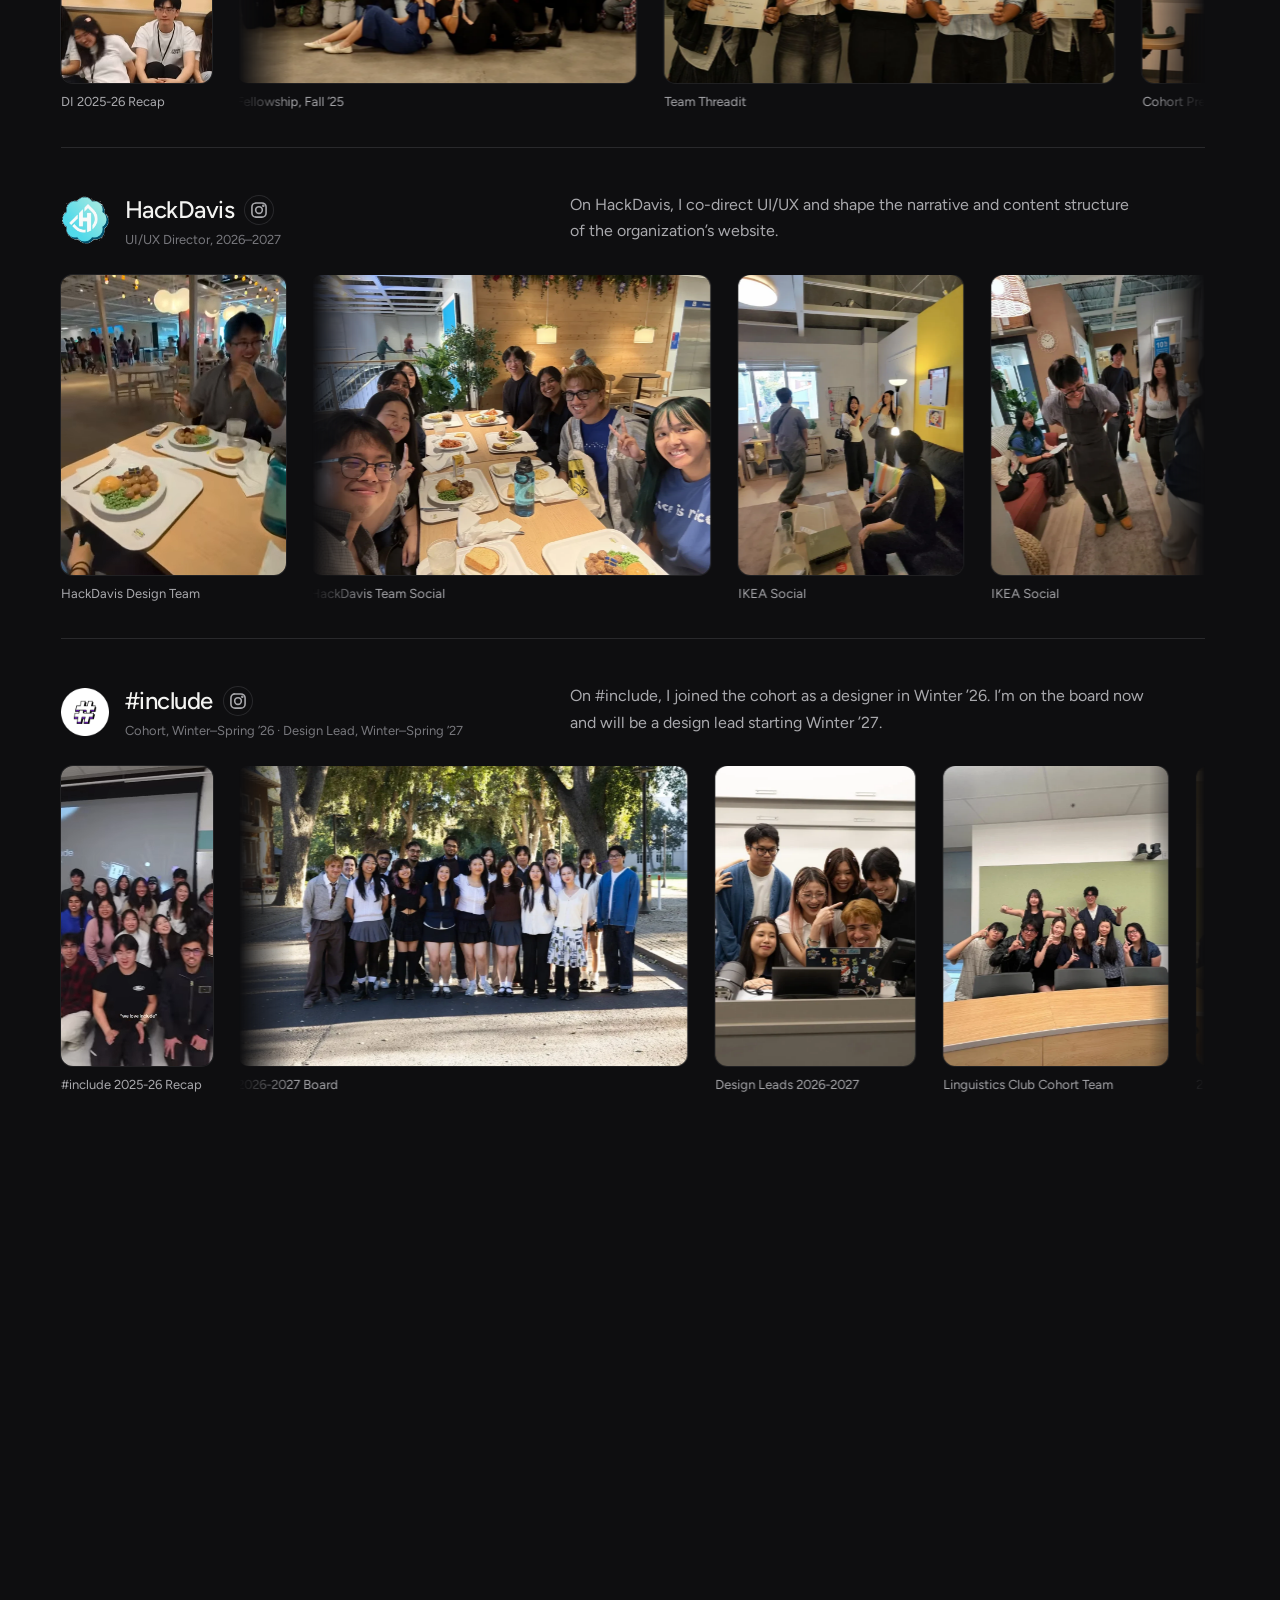
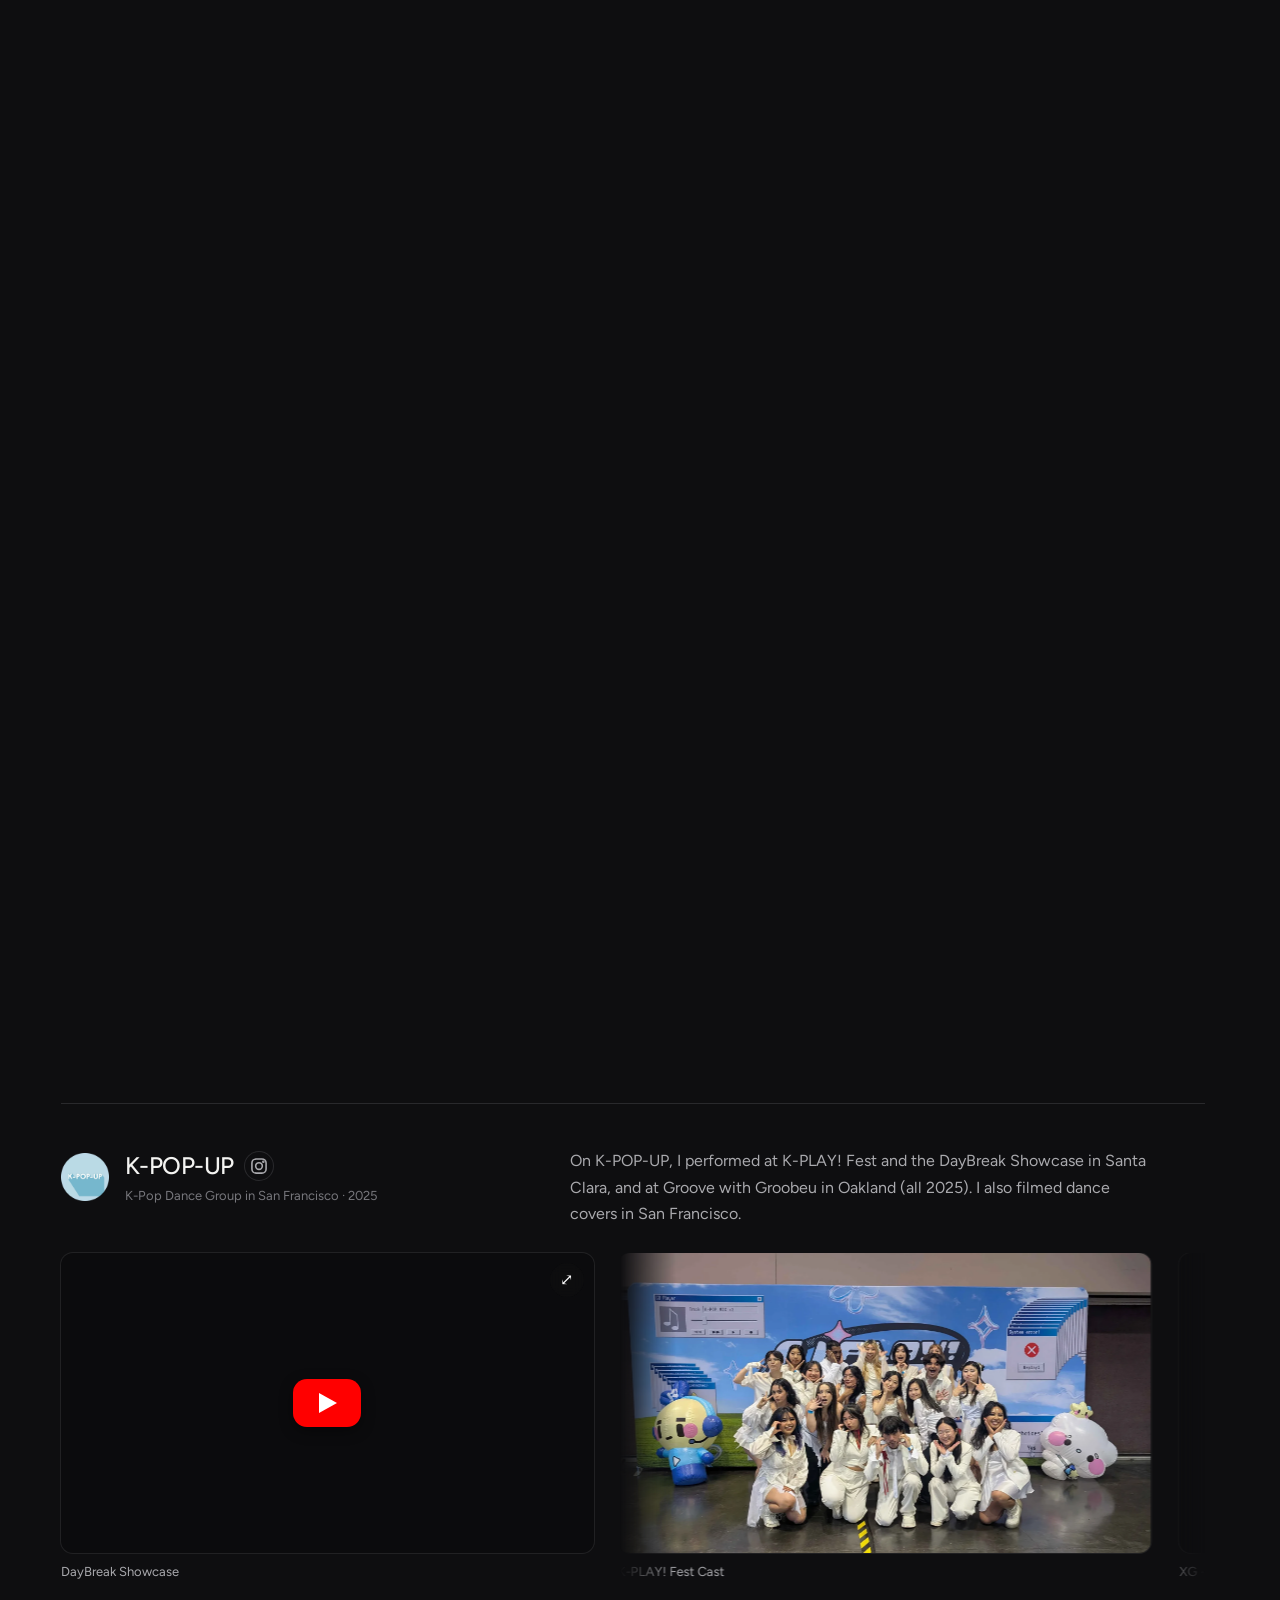
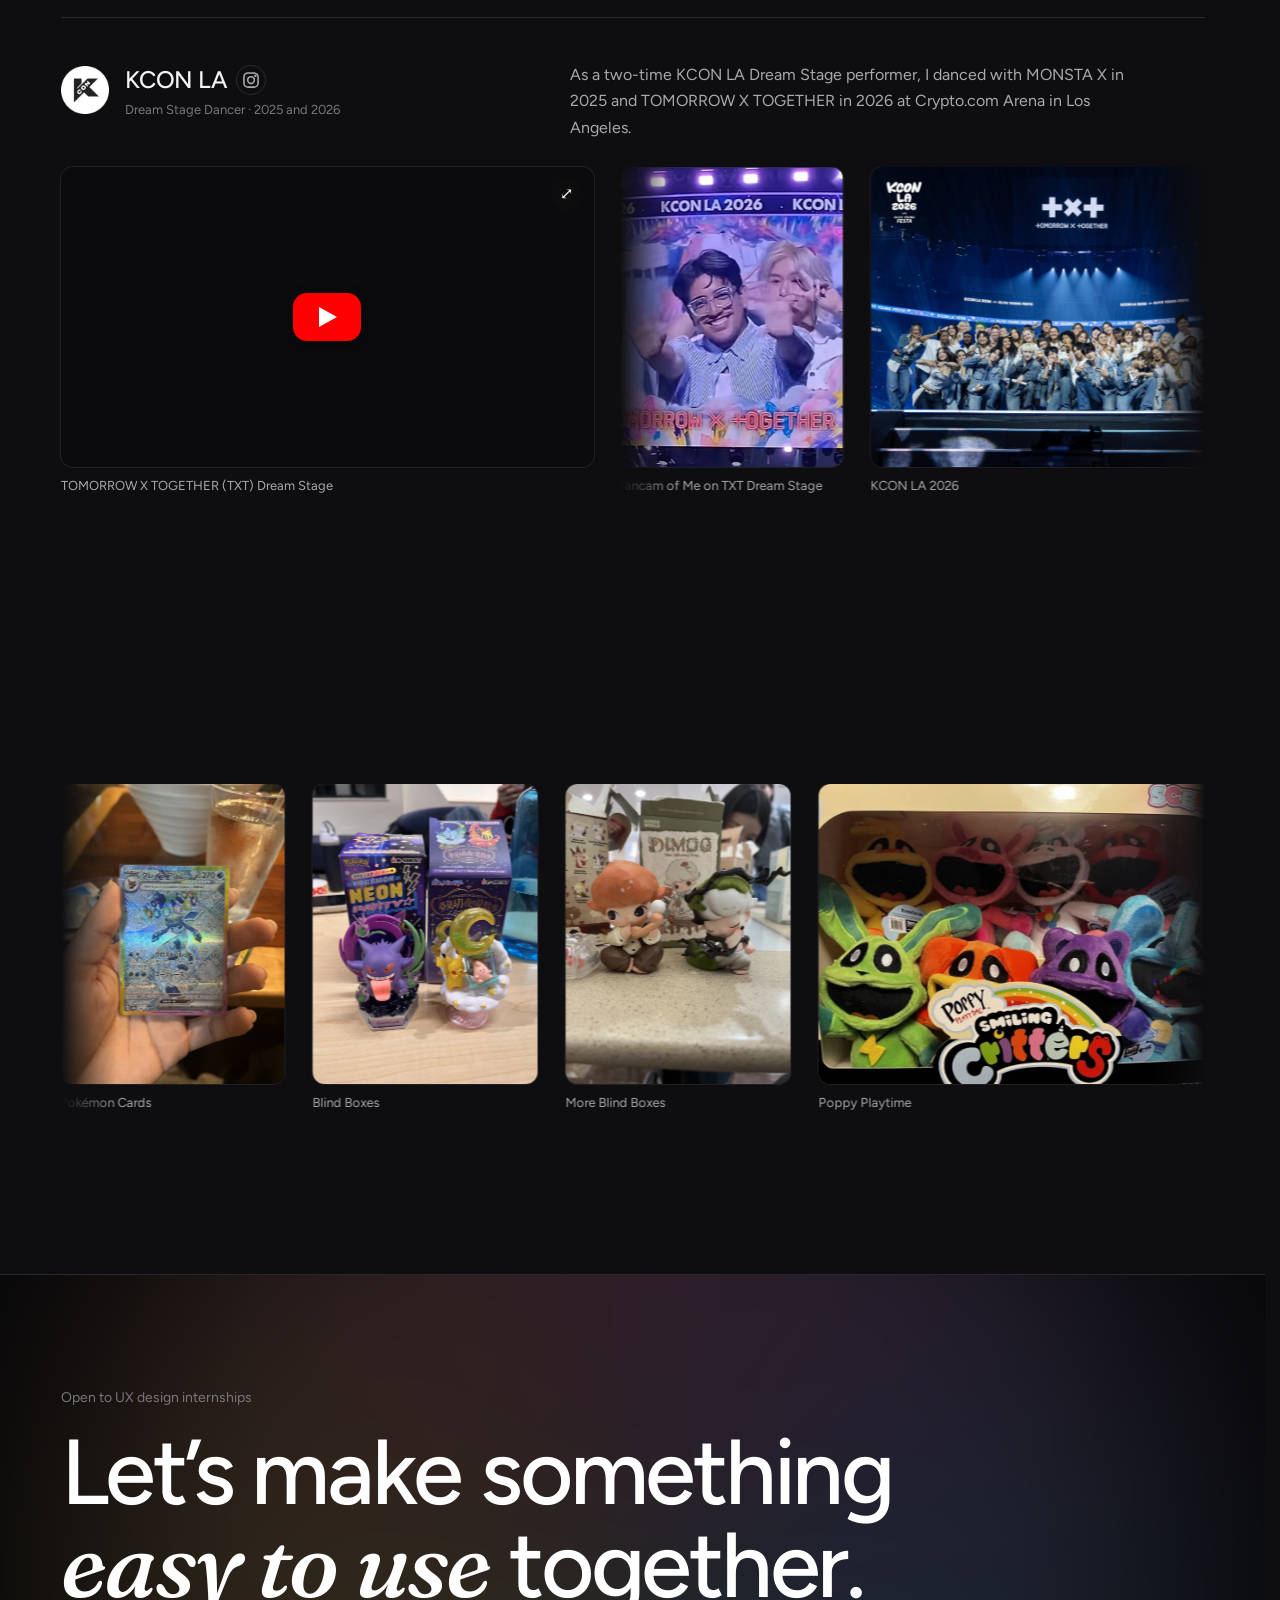
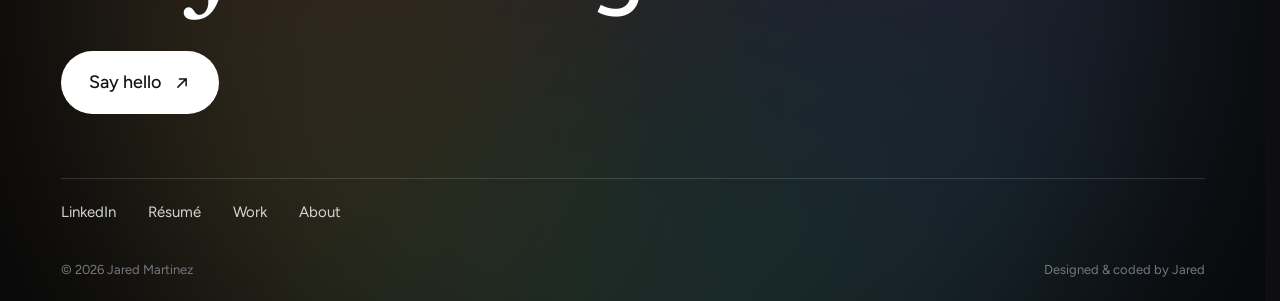
==== commit ee1ef9a0: "About: NEWKIDZ description, bold highlights, featured videos expand on click Co-Authored-By: Claude " ====
--- a/about.html
+++ b/about.html
@@ -49,7 +49,7 @@
       <h4 class="x-grp reveal">Design</h4>
       <div class="x-cos"><article class="x-co reveal"><div class="x-co-top"><div class="x-co-id"><img class="x-img" src="assets/img/logo-di.png" alt="" aria-hidden="true"><div><h3>Design Interactive<a class="x-ig-ico" href="https://www.instagram.com/davisdesigninteractive/" target="_blank" rel="noopener noreferrer" aria-label="Design Interactive on Instagram"><svg viewBox="0 0 24 24" width="20" height="20" fill="none" stroke="currentColor" stroke-width="1.9" stroke-linecap="round" stroke-linejoin="round" aria-hidden="true"><rect x="3.5" y="3.5" width="17" height="17" rx="5"/><circle cx="12" cy="12" r="4"/><circle cx="17.2" cy="6.8" r=".6" fill="currentColor"/></svg></a></h3><p class="x-c-role">Fellowship, Fall ’25 · Cohort, Spring ’26</p></div></div><div class="x-co-desc"><p>On Design Interactive, I started in the Fall ’25 fellowship program, then joined the Spring ’26 cohort. My team of five built Threadit, a wardrobe app, and won <strong>Best Overall</strong>.</p></div></div><div class="x-co-media has-feat"><figure class="x-m x-pv x-feat" style="--ar:360/712"><div class="x-mf"><video class="clip" data-loop autoplay muted loop playsinline preload="metadata" poster="assets/img/ab-di-reel-poster.webp" aria-label="DI 2025-26 Recap"><source src="assets/video/ab-di-reel.webm" type="video/webm"><source src="assets/video/ab-di-reel.mp4" type="video/mp4"></video></div><figcaption>DI 2025-26 Recap</figcaption></figure><div class="x-car" data-car><div class="x-car-track"><figure class="x-m" style="--ar:960/720"><div class="x-mf"><img src="assets/img/ab-di-fellowship.webp" alt="The Design Interactive fellowship group posing together in front of balloons" loading="lazy" draggable="false" width="960" height="720"></div><figcaption>Fellowship, Fall ’25</figcaption></figure><figure class="x-m" style="--ar:1280/853"><div class="x-mf"><img src="assets/img/ab-di-cohort.webp" alt="Team Threadit holding their certificates in front of the Threadit slide" loading="lazy" draggable="false" width="1280" height="853"></div><figcaption>Team Threadit</figcaption></figure><figure class="x-m" style="--ar:1280/853"><div class="x-mf"><img src="assets/img/ab-di-present.webp" alt="Presenting Threadit on stage" loading="lazy" draggable="false" width="1280" height="853"></div><figcaption>Cohort Presentation Night</figcaption></figure></div></div></div></article><article class="x-co reveal"><div class="x-co-top"><div class="x-co-id"><img class="x-img" src="assets/img/logo-hackdavis.png" alt="" aria-hidden="true"><div><h3>HackDavis<a class="x-ig-ico" href="https://www.instagram.com/hackdavis/" target="_blank" rel="noopener noreferrer" aria-label="HackDavis on Instagram"><svg viewBox="0 0 24 24" width="20" height="20" fill="none" stroke="currentColor" stroke-width="1.9" stroke-linecap="round" stroke-linejoin="round" aria-hidden="true"><rect x="3.5" y="3.5" width="17" height="17" rx="5"/><circle cx="12" cy="12" r="4"/><circle cx="17.2" cy="6.8" r=".6" fill="currentColor"/></svg></a></h3><p class="x-c-role">UI/UX Director, 2026–2027</p></div></div><div class="x-co-desc"><p>On HackDavis, I co-direct UI/UX and shape the narrative and content structure of the organization’s website.</p></div></div><div class="x-co-media has-feat"><figure class="x-m x-pv x-feat" style="--ar:3/4"><div class="x-mf"><video class="clip" data-loop autoplay muted loop playsinline preload="metadata" poster="assets/img/ab-hackdavis-poster.webp" aria-label="HackDavis Design Team"><source src="assets/video/ab-hackdavis.webm" type="video/webm"><source src="assets/video/ab-hackdavis.mp4" type="video/mp4"></video></div><figcaption>HackDavis Design Team</figcaption></figure><div class="x-car" data-car><div class="x-car-track"><figure class="x-m" style="--ar:1536/1152"><div class="x-mf"><img src="assets/img/ab-hd-1.webp" alt="HackDavis members posing at a table at a restaurant" loading="lazy" draggable="false" width="1536" height="1152"></div><figcaption>HackDavis Team Social</figcaption></figure><figure class="x-m" style="--ar:767/1024"><div class="x-mf"><img src="assets/img/ab-hd-2.webp" alt="HackDavis members chatting in a furniture showroom" loading="lazy" draggable="false" width="767" height="1024"></div><figcaption>IKEA Social</figcaption></figure><figure class="x-m" style="--ar:768/1024"><div class="x-mf"><img src="assets/img/ab-hd-3.webp" alt="A HackDavis member reading a note while teammates look on" loading="lazy" draggable="false" width="768" height="1024"></div><figcaption>IKEA Social</figcaption></figure></div></div></div></article><article class="x-co reveal"><div class="x-co-top"><div class="x-co-id"><img class="x-img" src="assets/img/logo-include.png" alt="" aria-hidden="true"><div><h3>#include<a class="x-ig-ico" href="https://www.instagram.com/includedavis/" target="_blank" rel="noopener noreferrer" aria-label="#include on Instagram"><svg viewBox="0 0 24 24" width="20" height="20" fill="none" stroke="currentColor" stroke-width="1.9" stroke-linecap="round" stroke-linejoin="round" aria-hidden="true"><rect x="3.5" y="3.5" width="17" height="17" rx="5"/><circle cx="12" cy="12" r="4"/><circle cx="17.2" cy="6.8" r=".6" fill="currentColor"/></svg></a></h3><p class="x-c-role">Cohort, Winter–Spring ’26 · Design Lead, Winter–Spring ’27</p></div></div><div class="x-co-desc"><p>On #include, I joined the cohort as a designer in Winter ’26. I’m on the board now and will be a design lead starting Winter ’27.</p></div></div><div class="x-co-media has-feat"><figure class="x-m x-pv x-feat" style="--ar:360/706"><div class="x-mf"><video class="clip" data-loop autoplay muted loop playsinline preload="metadata" poster="assets/img/ab-include-reel-poster.webp" aria-label="#include 2025-26 Recap"><source src="assets/video/ab-include-reel.webm" type="video/webm"><source src="assets/video/ab-include-reel.mp4" type="video/mp4"></video></div><figcaption>#include 2025-26 Recap</figcaption></figure><div class="x-car" data-car><div class="x-car-track"><figure class="x-m" style="--ar:1536/1024"><div class="x-mf"><img src="assets/img/ab-include-3.webp" alt="The #include team standing together on a tree-lined campus road" loading="lazy" draggable="false" width="1536" height="1024"></div><figcaption>2026-2027 Board</figcaption></figure><figure class="x-m" style="--ar:683/1024"><div class="x-mf"><img src="assets/img/ab-include-4.webp" alt="Members of #include laughing together around a laptop" loading="lazy" draggable="false" width="683" height="1024"></div><figcaption>Design Leads 2026-2027</figcaption></figure><figure class="x-m" style="--ar:767/1024"><div class="x-mf"><img src="assets/img/ab-include-5.webp" alt="The #include design team posing at a table in a classroom" loading="lazy" draggable="false" width="767" height="1024"></div><figcaption>Linguistics Club Cohort Team</figcaption></figure><figure class="x-m" style="--ar:1280/855"><div class="x-mf"><img src="assets/img/ab-include-2.webp" alt="The #include cohort posing in a classroom" loading="lazy" draggable="false" width="1280" height="855"></div><figcaption>2026 Winter-Spring Cohort</figcaption></figure></div></div></div></article></div>
       <h4 class="x-grp reveal">Off the Clock</h4>
-      <div class="x-cos"><article class="x-co reveal"><div class="x-co-top"><div class="x-co-id"><img class="x-img" src="assets/img/logo-newkidz.png" alt="" aria-hidden="true"><div><h3>NEWKIDZ<a class="x-ig-ico" href="https://www.instagram.com/newkidz.nkz/" target="_blank" rel="noopener noreferrer" aria-label="NEWKIDZ on Instagram"><svg viewBox="0 0 24 24" width="20" height="20" fill="none" stroke="currentColor" stroke-width="1.9" stroke-linecap="round" stroke-linejoin="round" aria-hidden="true"><rect x="3.5" y="3.5" width="17" height="17" rx="5"/><circle cx="12" cy="12" r="4"/><circle cx="17.2" cy="6.8" r=".6" fill="currentColor"/></svg></a></h3><p class="x-c-role">Competitive Dance Team in Sacramento, Summer ’26 – Current</p></div></div><div class="x-co-desc"><p>On NEWKIDZ, we’ve won 1st place at K-PLAY! Fest in Santa Clara and at KP International in Rancho Cordova (both 2026). I’ve also filmed dance covers in Sacramento and headlined at SacAnime 2026.</p></div></div><div class="x-co-media has-feat"><figure class="x-m x-yt x-feat" style="--ar:16/9"><div class="x-mf"><a class="x-vid" href="https://www.youtube.com/watch?v=4xDZyEE0aps" data-yt="4xDZyEE0aps" data-autoplay target="_blank" rel="noopener noreferrer" aria-label="Play: K-PLAY! Offs Dance Competition"><img src="https://i.ytimg.com/vi/4xDZyEE0aps/maxresdefault.jpg" alt="" loading="lazy" draggable="false" onerror="var f=this.dataset.f|0;if(f==0){this.dataset.f=1;this.src='https://i.ytimg.com/vi/4xDZyEE0aps/sddefault.jpg'}else if(f==1){this.dataset.f=2;this.src='https://i.ytimg.com/vi/4xDZyEE0aps/hqdefault.jpg'}else{this.remove()}"><span class="x-play" aria-hidden="true"></span></a><button class="x-expand" type="button" aria-label="Expand video">⤢</button></div><figcaption>K-PLAY! Offs Dance Competition</figcaption></figure><div class="x-car" data-car><div class="x-car-track"><figure class="x-m" style="--ar:810/1450"><div class="x-mf"><img src="assets/img/ab-newkidz.webp" alt="NEWKIDZ team members posing on a gym floor in red" loading="lazy" draggable="false" width="810" height="1450"></div><figcaption>K-PLAY! Offs Team</figcaption></figure><figure class="x-m x-yt" style="--ar:16/9"><div class="x-mf"><a class="x-vid" href="https://www.youtube.com/watch?v=G6zW-KF57Dw" data-yt="G6zW-KF57Dw" target="_blank" rel="noopener noreferrer" aria-label="Play: BAD - ATEEZ Dance Cover"><img src="https://i.ytimg.com/vi/G6zW-KF57Dw/maxresdefault.jpg" alt="" loading="lazy" draggable="false" onerror="var f=this.dataset.f|0;if(f==0){this.dataset.f=1;this.src='https://i.ytimg.com/vi/G6zW-KF57Dw/sddefault.jpg'}else if(f==1){this.dataset.f=2;this.src='https://i.ytimg.com/vi/G6zW-KF57Dw/hqdefault.jpg'}else{this.remove()}"><span class="x-play" aria-hidden="true"></span></a></div><figcaption>BAD - ATEEZ Dance Cover</figcaption></figure></div></div></div></article><article class="x-co reveal"><div class="x-co-top"><div class="x-co-id"><img class="x-img" src="assets/img/logo-mkmodern.png" alt="" aria-hidden="true"><div><h3>MK Modern<a class="x-ig-ico" href="https://www.instagram.com/mkmodern/" target="_blank" rel="noopener noreferrer" aria-label="MK Modern on Instagram"><svg viewBox="0 0 24 24" width="20" height="20" fill="none" stroke="currentColor" stroke-width="1.9" stroke-linecap="round" stroke-linejoin="round" aria-hidden="true"><rect x="3.5" y="3.5" width="17" height="17" rx="5"/><circle cx="12" cy="12" r="4"/><circle cx="17.2" cy="6.8" r=".6" fill="currentColor"/></svg></a></h3><p class="x-c-role">Competitive Dance Team at UC Davis, Fall ’25 – Current</p></div></div><div class="x-co-desc"><p>On MK Modern, we won 2nd place at Davis Dance Revolution 2026 and competed at Prelude NorCal 2025. I’ve hosted dance workshops and performed in the UC Davis dance department’s Spring show.</p></div></div><div class="x-co-media has-feat"><figure class="x-m x-yt x-feat" style="--ar:16/9"><div class="x-mf"><a class="x-vid" href="https://www.youtube.com/watch?v=GJey87ZkhEk" data-yt="GJey87ZkhEk" data-autoplay target="_blank" rel="noopener noreferrer" aria-label="Play: Prelude NorCal"><img src="https://i.ytimg.com/vi/GJey87ZkhEk/maxresdefault.jpg" alt="" loading="lazy" draggable="false" onerror="var f=this.dataset.f|0;if(f==0){this.dataset.f=1;this.src='https://i.ytimg.com/vi/GJey87ZkhEk/sddefault.jpg'}else if(f==1){this.dataset.f=2;this.src='https://i.ytimg.com/vi/GJey87ZkhEk/hqdefault.jpg'}else{this.remove()}"><span class="x-play" aria-hidden="true"></span></a><button class="x-expand" type="button" aria-label="Expand video">⤢</button></div><figcaption>Prelude NorCal</figcaption></figure><div class="x-car" data-car><div class="x-car-track"><figure class="x-m" style="--ar:932/700"><div class="x-mf"><img src="assets/img/ab-mk-1.webp" alt="MK Modern members posing at night" loading="lazy" draggable="false" width="932" height="700"></div><figcaption>DDR Team</figcaption></figure><figure class="x-m" style="--ar:526/700"><div class="x-mf"><img src="assets/img/ab-mk-2.webp" alt="MK Modern members in white shirts and red ties" loading="lazy" draggable="false" width="526" height="700"></div><figcaption>Prelude Team</figcaption></figure><figure class="x-m x-yt" style="--ar:16/9"><div class="x-mf"><a class="x-vid" href="https://www.youtube.com/watch?v=SHLrVopWMoc" data-yt="SHLrVopWMoc" target="_blank" rel="noopener noreferrer" aria-label="Play: Davis Dance Revolution Dance Competition"><img src="https://i.ytimg.com/vi/SHLrVopWMoc/maxresdefault.jpg" alt="" loading="lazy" draggable="false" onerror="var f=this.dataset.f|0;if(f==0){this.dataset.f=1;this.src='https://i.ytimg.com/vi/SHLrVopWMoc/sddefault.jpg'}else if(f==1){this.dataset.f=2;this.src='https://i.ytimg.com/vi/SHLrVopWMoc/hqdefault.jpg'}else{this.remove()}"><span class="x-play" aria-hidden="true"></span></a></div><figcaption>Davis Dance Revolution Dance Competition</figcaption></figure></div></div></div></article><article class="x-co reveal"><div class="x-co-top"><div class="x-co-id"><img class="x-img" src="assets/img/logo-ekho.png" alt="" aria-hidden="true"><div><h3>EKHO<a class="x-ig-ico" href="https://www.instagram.com/ekho.dance/" target="_blank" rel="noopener noreferrer" aria-label="EKHO on Instagram"><svg viewBox="0 0 24 24" width="20" height="20" fill="none" stroke="currentColor" stroke-width="1.9" stroke-linecap="round" stroke-linejoin="round" aria-hidden="true"><rect x="3.5" y="3.5" width="17" height="17" rx="5"/><circle cx="12" cy="12" r="4"/><circle cx="17.2" cy="6.8" r=".6" fill="currentColor"/></svg></a></h3><p class="x-c-role">K-Pop Dance Team at UC Davis, Winter ’26 – Current</p></div></div><div class="x-co-desc"><p>On EKHO, I’ve performed at the Davis Cherry Blossom Festival, the team’s Winter Showcase and SacAnime 2026, and filmed dance covers in Davis.</p></div></div><div class="x-co-media has-feat"><figure class="x-m x-yt x-feat" style="--ar:16/9"><div class="x-mf"><a class="x-vid" href="https://www.youtube.com/watch?v=TrWcjJXR0es" data-yt="TrWcjJXR0es" data-autoplay target="_blank" rel="noopener noreferrer" aria-label="Play: EKHO Winter Showcase"><img src="https://i.ytimg.com/vi/TrWcjJXR0es/maxresdefault.jpg" alt="" loading="lazy" draggable="false" onerror="var f=this.dataset.f|0;if(f==0){this.dataset.f=1;this.src='https://i.ytimg.com/vi/TrWcjJXR0es/sddefault.jpg'}else if(f==1){this.dataset.f=2;this.src='https://i.ytimg.com/vi/TrWcjJXR0es/hqdefault.jpg'}else{this.remove()}"><span class="x-play" aria-hidden="true"></span></a><button class="x-expand" type="button" aria-label="Expand video">⤢</button></div><figcaption>EKHO Winter Showcase</figcaption></figure><div class="x-car" data-car><div class="x-car-track"><figure class="x-m" style="--ar:1656/1242"><div class="x-mf"><img src="assets/img/ab-ekho-1.webp" alt="The EKHO team after their showcase" loading="lazy" draggable="false" width="1656" height="1242"></div><figcaption>EKHO Winter Showcase Cast</figcaption></figure><figure class="x-m" style="--ar:2000/1125"><div class="x-mf"><img src="assets/img/ab-ekho-2.webp" alt="EKHO dancers performing on a red stage" loading="lazy" draggable="false" width="2000" height="1125"></div><figcaption>Me During Winter Showcase</figcaption></figure><figure class="x-m x-yt" style="--ar:16/9"><div class="x-mf"><a class="x-vid" href="https://www.youtube.com/watch?v=g5Njkk2mMac" data-yt="g5Njkk2mMac" target="_blank" rel="noopener noreferrer" aria-label="Play: IVE - Bang Bang Dance Cover"><img src="https://i.ytimg.com/vi/g5Njkk2mMac/maxresdefault.jpg" alt="" loading="lazy" draggable="false" onerror="var f=this.dataset.f|0;if(f==0){this.dataset.f=1;this.src='https://i.ytimg.com/vi/g5Njkk2mMac/sddefault.jpg'}else if(f==1){this.dataset.f=2;this.src='https://i.ytimg.com/vi/g5Njkk2mMac/hqdefault.jpg'}else{this.remove()}"><span class="x-play" aria-hidden="true"></span></a></div><figcaption>IVE - Bang Bang Dance Cover</figcaption></figure></div></div></div></article><article class="x-co reveal"><div class="x-co-top"><div class="x-co-id"><img class="x-img" src="assets/img/logo-kpopup.png" alt="" aria-hidden="true"><div><h3>K-POP-UP<a class="x-ig-ico" href="https://www.instagram.com/kpopupsf/" target="_blank" rel="noopener noreferrer" aria-label="K-POP-UP on Instagram"><svg viewBox="0 0 24 24" width="20" height="20" fill="none" stroke="currentColor" stroke-width="1.9" stroke-linecap="round" stroke-linejoin="round" aria-hidden="true"><rect x="3.5" y="3.5" width="17" height="17" rx="5"/><circle cx="12" cy="12" r="4"/><circle cx="17.2" cy="6.8" r=".6" fill="currentColor"/></svg></a></h3><p class="x-c-role">K-Pop Dance Group in San Francisco · 2025</p></div></div><div class="x-co-desc"><p>On K-POP-UP, I performed at K-PLAY! Fest and the DayBreak Showcase in Santa Clara, and at Groove with Groobeu in Oakland (all 2025). I also filmed dance covers in San Francisco.</p></div></div><div class="x-co-media has-feat"><figure class="x-m x-yt x-feat" style="--ar:16/9"><div class="x-mf"><a class="x-vid" href="https://www.youtube.com/watch?v=i_hTtH6LqvQ" data-yt="i_hTtH6LqvQ" data-autoplay target="_blank" rel="noopener noreferrer" aria-label="Play: DayBreak Showcase"><img src="https://i.ytimg.com/vi/i_hTtH6LqvQ/maxresdefault.jpg" alt="" loading="lazy" draggable="false" onerror="var f=this.dataset.f|0;if(f==0){this.dataset.f=1;this.src='https://i.ytimg.com/vi/i_hTtH6LqvQ/sddefault.jpg'}else if(f==1){this.dataset.f=2;this.src='https://i.ytimg.com/vi/i_hTtH6LqvQ/hqdefault.jpg'}else{this.remove()}"><span class="x-play" aria-hidden="true"></span></a><button class="x-expand" type="button" aria-label="Expand video">⤢</button></div><figcaption>DayBreak Showcase</figcaption></figure><div class="x-car" data-car><div class="x-car-track"><figure class="x-m" style="--ar:2000/1125"><div class="x-mf"><img src="assets/img/ab-kpopup.webp" alt="K-POP-UP members posing together in white" loading="lazy" draggable="false" width="2000" height="1125"></div><figcaption>K-PLAY! Fest Cast</figcaption></figure><figure class="x-m x-yt" style="--ar:16/9"><div class="x-mf"><a class="x-vid" href="https://www.youtube.com/watch?v=08DUPmwqE5k" data-yt="08DUPmwqE5k" target="_blank" rel="noopener noreferrer" aria-label="Play: XG - In The Rain Dance Cover"><img src="https://i.ytimg.com/vi/08DUPmwqE5k/maxresdefault.jpg" alt="" loading="lazy" draggable="false" onerror="var f=this.dataset.f|0;if(f==0){this.dataset.f=1;this.src='https://i.ytimg.com/vi/08DUPmwqE5k/sddefault.jpg'}else if(f==1){this.dataset.f=2;this.src='https://i.ytimg.com/vi/08DUPmwqE5k/hqdefault.jpg'}else{this.remove()}"><span class="x-play" aria-hidden="true"></span></a></div><figcaption>XG - In The Rain Dance Cover</figcaption></figure></div></div></div></article><article class="x-co reveal"><div class="x-co-top"><div class="x-co-id"><img class="x-img" src="assets/img/logo-kcon.png" alt="" aria-hidden="true"><div><h3>KCON LA<a class="x-ig-ico" href="https://www.instagram.com/kconusa/" target="_blank" rel="noopener noreferrer" aria-label="KCON LA on Instagram"><svg viewBox="0 0 24 24" width="20" height="20" fill="none" stroke="currentColor" stroke-width="1.9" stroke-linecap="round" stroke-linejoin="round" aria-hidden="true"><rect x="3.5" y="3.5" width="17" height="17" rx="5"/><circle cx="12" cy="12" r="4"/><circle cx="17.2" cy="6.8" r=".6" fill="currentColor"/></svg></a></h3><p class="x-c-role">Dream Stage Dancer · 2025 and 2026</p></div></div><div class="x-co-desc"><p>As a two-time KCON LA Dream Stage performer, I danced with MONSTA X in 2025 and TOMORROW X TOGETHER in 2026 at Crypto.com Arena in Los Angeles.</p></div></div><div class="x-co-media has-feat"><figure class="x-m x-yt x-feat" style="--ar:16/9"><div class="x-mf"><a class="x-vid" href="https://www.youtube.com/watch?v=RqD84ooF-S4" data-yt="RqD84ooF-S4" data-autoplay target="_blank" rel="noopener noreferrer" aria-label="Play: TOMORROW X TOGETHER (TXT) Dream Stage"><img src="https://i.ytimg.com/vi/RqD84ooF-S4/maxresdefault.jpg" alt="" loading="lazy" draggable="false" onerror="var f=this.dataset.f|0;if(f==0){this.dataset.f=1;this.src='https://i.ytimg.com/vi/RqD84ooF-S4/sddefault.jpg'}else if(f==1){this.dataset.f=2;this.src='https://i.ytimg.com/vi/RqD84ooF-S4/hqdefault.jpg'}else{this.remove()}"><span class="x-play" aria-hidden="true"></span></a><button class="x-expand" type="button" aria-label="Expand video">⤢</button></div><figcaption>TOMORROW X TOGETHER (TXT) Dream Stage</figcaption></figure><div class="x-car" data-car><div class="x-car-track"><figure class="x-m" style="--ar:361/482"><div class="x-mf"><a class="x-fan" href="https://www.instagram.com/p/DcN9qo4N4AT/" target="_blank" rel="noopener noreferrer" aria-label="Fancam of Me on TXT Dream Stage: open on Instagram"></a><img src="assets/img/ab-kcon-txt-fan.webp" alt="A fancam still of Jared on stage at KCON LA 2026" loading="lazy" draggable="false" width="361" height="482"></div><figcaption>Fancam of Me on TXT Dream Stage</figcaption></figure><figure class="x-m" style="--ar:2000/1333"><div class="x-mf"><img src="assets/img/ab-kcon-txt.webp" alt="The full stage at KCON LA 2026 with the dancers posing" loading="lazy" draggable="false" width="2000" height="1333"></div><figcaption>KCON LA 2026</figcaption></figure><figure class="x-m" style="--ar:1080/655"><div class="x-mf"><a class="x-fan" href="https://www.instagram.com/p/DNKkPEmutX_/" target="_blank" rel="noopener noreferrer" aria-label="Fancam of Me on MONSTA X Dream Stage: open on Instagram"></a><img src="assets/img/ab-kcon-mx-fan.webp" alt="A still from the KCON LA 2025 fancam" loading="lazy" draggable="false" width="1080" height="655"></div><figcaption>Fancam of Me on MONSTA X Dream Stage</figcaption></figure><figure class="x-m" style="--ar:1170/775"><div class="x-mf"><img src="assets/img/ab-kcon-mx.webp" alt="The full stage at KCON LA 2025 with the dancers posing" loading="lazy" draggable="false" width="1170" height="775"></div><figcaption>KCON LA 2025</figcaption></figure><figure class="x-m x-yt" style="--ar:16/9"><div class="x-mf"><a class="x-vid" href="https://www.youtube.com/watch?v=-UCI0qFVW2M" data-yt="-UCI0qFVW2M" target="_blank" rel="noopener noreferrer" aria-label="Play: MONSTA X Dream Stage"><img src="https://i.ytimg.com/vi/-UCI0qFVW2M/maxresdefault.jpg" alt="" loading="lazy" draggable="false" onerror="var f=this.dataset.f|0;if(f==0){this.dataset.f=1;this.src='https://i.ytimg.com/vi/-UCI0qFVW2M/sddefault.jpg'}else if(f==1){this.dataset.f=2;this.src='https://i.ytimg.com/vi/-UCI0qFVW2M/hqdefault.jpg'}else{this.remove()}"><span class="x-play" aria-hidden="true"></span></a></div><figcaption>MONSTA X Dream Stage</figcaption></figure></div></div></div></article></div>
+      <div class="x-cos"><article class="x-co reveal"><div class="x-co-top"><div class="x-co-id"><img class="x-img" src="assets/img/logo-newkidz.png" alt="" aria-hidden="true"><div><h3>NEWKIDZ<a class="x-ig-ico" href="https://www.instagram.com/newkidz.nkz/" target="_blank" rel="noopener noreferrer" aria-label="NEWKIDZ on Instagram"><svg viewBox="0 0 24 24" width="20" height="20" fill="none" stroke="currentColor" stroke-width="1.9" stroke-linecap="round" stroke-linejoin="round" aria-hidden="true"><rect x="3.5" y="3.5" width="17" height="17" rx="5"/><circle cx="12" cy="12" r="4"/><circle cx="17.2" cy="6.8" r=".6" fill="currentColor"/></svg></a></h3><p class="x-c-role">Competitive Dance Team in Sacramento, Summer ’26 – Current</p></div></div><div class="x-co-desc"><p>With NEWKIDZ, we’ve won <strong>1st place</strong> at K-PLAY! Offs in Santa Clara and at KP International in Rancho Cordova (both 2026). I’ve also filmed dance covers in Sacramento and <strong>headlined</strong> at SacAnime 2026.</p></div></div><div class="x-co-media has-feat"><figure class="x-m x-yt x-feat" style="--ar:16/9"><div class="x-mf"><a class="x-vid" href="https://www.youtube.com/watch?v=4xDZyEE0aps" data-yt="4xDZyEE0aps" data-autoplay target="_blank" rel="noopener noreferrer" aria-label="Play: K-PLAY! Offs Dance Competition"><img src="https://i.ytimg.com/vi/4xDZyEE0aps/maxresdefault.jpg" alt="" loading="lazy" draggable="false" onerror="var f=this.dataset.f|0;if(f==0){this.dataset.f=1;this.src='https://i.ytimg.com/vi/4xDZyEE0aps/sddefault.jpg'}else if(f==1){this.dataset.f=2;this.src='https://i.ytimg.com/vi/4xDZyEE0aps/hqdefault.jpg'}else{this.remove()}"><span class="x-play" aria-hidden="true"></span></a><button class="x-hit" type="button" aria-label="Expand video"></button><span class="x-expand" aria-hidden="true">⤢</span></div><figcaption>K-PLAY! Offs Dance Competition</figcaption></figure><div class="x-car" data-car><div class="x-car-track"><figure class="x-m" style="--ar:810/1450"><div class="x-mf"><img src="assets/img/ab-newkidz.webp" alt="NEWKIDZ team members posing on a gym floor in red" loading="lazy" draggable="false" width="810" height="1450"></div><figcaption>K-PLAY! Offs Team</figcaption></figure><figure class="x-m x-yt" style="--ar:16/9"><div class="x-mf"><a class="x-vid" href="https://www.youtube.com/watch?v=G6zW-KF57Dw" data-yt="G6zW-KF57Dw" target="_blank" rel="noopener noreferrer" aria-label="Play: BAD - ATEEZ Dance Cover"><img src="https://i.ytimg.com/vi/G6zW-KF57Dw/maxresdefault.jpg" alt="" loading="lazy" draggable="false" onerror="var f=this.dataset.f|0;if(f==0){this.dataset.f=1;this.src='https://i.ytimg.com/vi/G6zW-KF57Dw/sddefault.jpg'}else if(f==1){this.dataset.f=2;this.src='https://i.ytimg.com/vi/G6zW-KF57Dw/hqdefault.jpg'}else{this.remove()}"><span class="x-play" aria-hidden="true"></span></a></div><figcaption>BAD - ATEEZ Dance Cover</figcaption></figure></div></div></div></article><article class="x-co reveal"><div class="x-co-top"><div class="x-co-id"><img class="x-img" src="assets/img/logo-mkmodern.png" alt="" aria-hidden="true"><div><h3>MK Modern<a class="x-ig-ico" href="https://www.instagram.com/mkmodern/" target="_blank" rel="noopener noreferrer" aria-label="MK Modern on Instagram"><svg viewBox="0 0 24 24" width="20" height="20" fill="none" stroke="currentColor" stroke-width="1.9" stroke-linecap="round" stroke-linejoin="round" aria-hidden="true"><rect x="3.5" y="3.5" width="17" height="17" rx="5"/><circle cx="12" cy="12" r="4"/><circle cx="17.2" cy="6.8" r=".6" fill="currentColor"/></svg></a></h3><p class="x-c-role">Competitive Dance Team at UC Davis, Fall ’25 – Current</p></div></div><div class="x-co-desc"><p>On MK Modern, we won <strong>2nd place</strong> at Davis Dance Revolution 2026 and competed at Prelude NorCal 2025. I’ve hosted dance workshops and performed in the UC Davis dance department’s Spring show.</p></div></div><div class="x-co-media has-feat"><figure class="x-m x-yt x-feat" style="--ar:16/9"><div class="x-mf"><a class="x-vid" href="https://www.youtube.com/watch?v=GJey87ZkhEk" data-yt="GJey87ZkhEk" data-autoplay target="_blank" rel="noopener noreferrer" aria-label="Play: Prelude NorCal"><img src="https://i.ytimg.com/vi/GJey87ZkhEk/maxresdefault.jpg" alt="" loading="lazy" draggable="false" onerror="var f=this.dataset.f|0;if(f==0){this.dataset.f=1;this.src='https://i.ytimg.com/vi/GJey87ZkhEk/sddefault.jpg'}else if(f==1){this.dataset.f=2;this.src='https://i.ytimg.com/vi/GJey87ZkhEk/hqdefault.jpg'}else{this.remove()}"><span class="x-play" aria-hidden="true"></span></a><button class="x-hit" type="button" aria-label="Expand video"></button><span class="x-expand" aria-hidden="true">⤢</span></div><figcaption>Prelude NorCal</figcaption></figure><div class="x-car" data-car><div class="x-car-track"><figure class="x-m" style="--ar:932/700"><div class="x-mf"><img src="assets/img/ab-mk-1.webp" alt="MK Modern members posing at night" loading="lazy" draggable="false" width="932" height="700"></div><figcaption>DDR Team</figcaption></figure><figure class="x-m" style="--ar:526/700"><div class="x-mf"><img src="assets/img/ab-mk-2.webp" alt="MK Modern members in white shirts and red ties" loading="lazy" draggable="false" width="526" height="700"></div><figcaption>Prelude Team</figcaption></figure><figure class="x-m x-yt" style="--ar:16/9"><div class="x-mf"><a class="x-vid" href="https://www.youtube.com/watch?v=SHLrVopWMoc" data-yt="SHLrVopWMoc" target="_blank" rel="noopener noreferrer" aria-label="Play: Davis Dance Revolution Dance Competition"><img src="https://i.ytimg.com/vi/SHLrVopWMoc/maxresdefault.jpg" alt="" loading="lazy" draggable="false" onerror="var f=this.dataset.f|0;if(f==0){this.dataset.f=1;this.src='https://i.ytimg.com/vi/SHLrVopWMoc/sddefault.jpg'}else if(f==1){this.dataset.f=2;this.src='https://i.ytimg.com/vi/SHLrVopWMoc/hqdefault.jpg'}else{this.remove()}"><span class="x-play" aria-hidden="true"></span></a></div><figcaption>Davis Dance Revolution Dance Competition</figcaption></figure></div></div></div></article><article class="x-co reveal"><div class="x-co-top"><div class="x-co-id"><img class="x-img" src="assets/img/logo-ekho.png" alt="" aria-hidden="true"><div><h3>EKHO<a class="x-ig-ico" href="https://www.instagram.com/ekho.dance/" target="_blank" rel="noopener noreferrer" aria-label="EKHO on Instagram"><svg viewBox="0 0 24 24" width="20" height="20" fill="none" stroke="currentColor" stroke-width="1.9" stroke-linecap="round" stroke-linejoin="round" aria-hidden="true"><rect x="3.5" y="3.5" width="17" height="17" rx="5"/><circle cx="12" cy="12" r="4"/><circle cx="17.2" cy="6.8" r=".6" fill="currentColor"/></svg></a></h3><p class="x-c-role">K-Pop Dance Team at UC Davis, Winter ’26 – Current</p></div></div><div class="x-co-desc"><p>On EKHO, I’ve performed at the Davis Cherry Blossom Festival, the team’s Winter Showcase and SacAnime 2026, and filmed dance covers in Davis.</p></div></div><div class="x-co-media has-feat"><figure class="x-m x-yt x-feat" style="--ar:16/9"><div class="x-mf"><a class="x-vid" href="https://www.youtube.com/watch?v=TrWcjJXR0es" data-yt="TrWcjJXR0es" data-autoplay target="_blank" rel="noopener noreferrer" aria-label="Play: EKHO Winter Showcase"><img src="https://i.ytimg.com/vi/TrWcjJXR0es/maxresdefault.jpg" alt="" loading="lazy" draggable="false" onerror="var f=this.dataset.f|0;if(f==0){this.dataset.f=1;this.src='https://i.ytimg.com/vi/TrWcjJXR0es/sddefault.jpg'}else if(f==1){this.dataset.f=2;this.src='https://i.ytimg.com/vi/TrWcjJXR0es/hqdefault.jpg'}else{this.remove()}"><span class="x-play" aria-hidden="true"></span></a><button class="x-hit" type="button" aria-label="Expand video"></button><span class="x-expand" aria-hidden="true">⤢</span></div><figcaption>EKHO Winter Showcase</figcaption></figure><div class="x-car" data-car><div class="x-car-track"><figure class="x-m" style="--ar:1656/1242"><div class="x-mf"><img src="assets/img/ab-ekho-1.webp" alt="The EKHO team after their showcase" loading="lazy" draggable="false" width="1656" height="1242"></div><figcaption>EKHO Winter Showcase Cast</figcaption></figure><figure class="x-m" style="--ar:2000/1125"><div class="x-mf"><img src="assets/img/ab-ekho-2.webp" alt="EKHO dancers performing on a red stage" loading="lazy" draggable="false" width="2000" height="1125"></div><figcaption>Me During Winter Showcase</figcaption></figure><figure class="x-m x-yt" style="--ar:16/9"><div class="x-mf"><a class="x-vid" href="https://www.youtube.com/watch?v=g5Njkk2mMac" data-yt="g5Njkk2mMac" target="_blank" rel="noopener noreferrer" aria-label="Play: IVE - Bang Bang Dance Cover"><img src="https://i.ytimg.com/vi/g5Njkk2mMac/maxresdefault.jpg" alt="" loading="lazy" draggable="false" onerror="var f=this.dataset.f|0;if(f==0){this.dataset.f=1;this.src='https://i.ytimg.com/vi/g5Njkk2mMac/sddefault.jpg'}else if(f==1){this.dataset.f=2;this.src='https://i.ytimg.com/vi/g5Njkk2mMac/hqdefault.jpg'}else{this.remove()}"><span class="x-play" aria-hidden="true"></span></a></div><figcaption>IVE - Bang Bang Dance Cover</figcaption></figure></div></div></div></article><article class="x-co reveal"><div class="x-co-top"><div class="x-co-id"><img class="x-img" src="assets/img/logo-kpopup.png" alt="" aria-hidden="true"><div><h3>K-POP-UP<a class="x-ig-ico" href="https://www.instagram.com/kpopupsf/" target="_blank" rel="noopener noreferrer" aria-label="K-POP-UP on Instagram"><svg viewBox="0 0 24 24" width="20" height="20" fill="none" stroke="currentColor" stroke-width="1.9" stroke-linecap="round" stroke-linejoin="round" aria-hidden="true"><rect x="3.5" y="3.5" width="17" height="17" rx="5"/><circle cx="12" cy="12" r="4"/><circle cx="17.2" cy="6.8" r=".6" fill="currentColor"/></svg></a></h3><p class="x-c-role">K-Pop Dance Group in San Francisco · 2025</p></div></div><div class="x-co-desc"><p>On K-POP-UP, I performed at K-PLAY! Fest and the DayBreak Showcase in Santa Clara, and at Groove with Groobeu in Oakland (all 2025). I also filmed dance covers in San Francisco.</p></div></div><div class="x-co-media has-feat"><figure class="x-m x-yt x-feat" style="--ar:16/9"><div class="x-mf"><a class="x-vid" href="https://www.youtube.com/watch?v=i_hTtH6LqvQ" data-yt="i_hTtH6LqvQ" data-autoplay target="_blank" rel="noopener noreferrer" aria-label="Play: DayBreak Showcase"><img src="https://i.ytimg.com/vi/i_hTtH6LqvQ/maxresdefault.jpg" alt="" loading="lazy" draggable="false" onerror="var f=this.dataset.f|0;if(f==0){this.dataset.f=1;this.src='https://i.ytimg.com/vi/i_hTtH6LqvQ/sddefault.jpg'}else if(f==1){this.dataset.f=2;this.src='https://i.ytimg.com/vi/i_hTtH6LqvQ/hqdefault.jpg'}else{this.remove()}"><span class="x-play" aria-hidden="true"></span></a><button class="x-hit" type="button" aria-label="Expand video"></button><span class="x-expand" aria-hidden="true">⤢</span></div><figcaption>DayBreak Showcase</figcaption></figure><div class="x-car" data-car><div class="x-car-track"><figure class="x-m" style="--ar:2000/1125"><div class="x-mf"><img src="assets/img/ab-kpopup.webp" alt="K-POP-UP members posing together in white" loading="lazy" draggable="false" width="2000" height="1125"></div><figcaption>K-PLAY! Fest Cast</figcaption></figure><figure class="x-m x-yt" style="--ar:16/9"><div class="x-mf"><a class="x-vid" href="https://www.youtube.com/watch?v=08DUPmwqE5k" data-yt="08DUPmwqE5k" target="_blank" rel="noopener noreferrer" aria-label="Play: XG - In The Rain Dance Cover"><img src="https://i.ytimg.com/vi/08DUPmwqE5k/maxresdefault.jpg" alt="" loading="lazy" draggable="false" onerror="var f=this.dataset.f|0;if(f==0){this.dataset.f=1;this.src='https://i.ytimg.com/vi/08DUPmwqE5k/sddefault.jpg'}else if(f==1){this.dataset.f=2;this.src='https://i.ytimg.com/vi/08DUPmwqE5k/hqdefault.jpg'}else{this.remove()}"><span class="x-play" aria-hidden="true"></span></a></div><figcaption>XG - In The Rain Dance Cover</figcaption></figure></div></div></div></article><article class="x-co reveal"><div class="x-co-top"><div class="x-co-id"><img class="x-img" src="assets/img/logo-kcon.png" alt="" aria-hidden="true"><div><h3>KCON LA<a class="x-ig-ico" href="https://www.instagram.com/kconusa/" target="_blank" rel="noopener noreferrer" aria-label="KCON LA on Instagram"><svg viewBox="0 0 24 24" width="20" height="20" fill="none" stroke="currentColor" stroke-width="1.9" stroke-linecap="round" stroke-linejoin="round" aria-hidden="true"><rect x="3.5" y="3.5" width="17" height="17" rx="5"/><circle cx="12" cy="12" r="4"/><circle cx="17.2" cy="6.8" r=".6" fill="currentColor"/></svg></a></h3><p class="x-c-role">Dream Stage Dancer · 2025 and 2026</p></div></div><div class="x-co-desc"><p>As a two-time KCON LA Dream Stage performer, I danced with MONSTA X in 2025 and TOMORROW X TOGETHER in 2026 at Crypto.com Arena in Los Angeles.</p></div></div><div class="x-co-media has-feat"><figure class="x-m x-yt x-feat" style="--ar:16/9"><div class="x-mf"><a class="x-vid" href="https://www.youtube.com/watch?v=RqD84ooF-S4" data-yt="RqD84ooF-S4" data-autoplay target="_blank" rel="noopener noreferrer" aria-label="Play: TOMORROW X TOGETHER (TXT) Dream Stage"><img src="https://i.ytimg.com/vi/RqD84ooF-S4/maxresdefault.jpg" alt="" loading="lazy" draggable="false" onerror="var f=this.dataset.f|0;if(f==0){this.dataset.f=1;this.src='https://i.ytimg.com/vi/RqD84ooF-S4/sddefault.jpg'}else if(f==1){this.dataset.f=2;this.src='https://i.ytimg.com/vi/RqD84ooF-S4/hqdefault.jpg'}else{this.remove()}"><span class="x-play" aria-hidden="true"></span></a><button class="x-hit" type="button" aria-label="Expand video"></button><span class="x-expand" aria-hidden="true">⤢</span></div><figcaption>TOMORROW X TOGETHER (TXT) Dream Stage</figcaption></figure><div class="x-car" data-car><div class="x-car-track"><figure class="x-m" style="--ar:361/482"><div class="x-mf"><a class="x-fan" href="https://www.instagram.com/p/DcN9qo4N4AT/" target="_blank" rel="noopener noreferrer" aria-label="Fancam of Me on TXT Dream Stage: open on Instagram"></a><img src="assets/img/ab-kcon-txt-fan.webp" alt="A fancam still of Jared on stage at KCON LA 2026" loading="lazy" draggable="false" width="361" height="482"></div><figcaption>Fancam of Me on TXT Dream Stage</figcaption></figure><figure class="x-m" style="--ar:2000/1333"><div class="x-mf"><img src="assets/img/ab-kcon-txt.webp" alt="The full stage at KCON LA 2026 with the dancers posing" loading="lazy" draggable="false" width="2000" height="1333"></div><figcaption>KCON LA 2026</figcaption></figure><figure class="x-m" style="--ar:1080/655"><div class="x-mf"><a class="x-fan" href="https://www.instagram.com/p/DNKkPEmutX_/" target="_blank" rel="noopener noreferrer" aria-label="Fancam of Me on MONSTA X Dream Stage: open on Instagram"></a><img src="assets/img/ab-kcon-mx-fan.webp" alt="A still from the KCON LA 2025 fancam" loading="lazy" draggable="false" width="1080" height="655"></div><figcaption>Fancam of Me on MONSTA X Dream Stage</figcaption></figure><figure class="x-m" style="--ar:1170/775"><div class="x-mf"><img src="assets/img/ab-kcon-mx.webp" alt="The full stage at KCON LA 2025 with the dancers posing" loading="lazy" draggable="false" width="1170" height="775"></div><figcaption>KCON LA 2025</figcaption></figure><figure class="x-m x-yt" style="--ar:16/9"><div class="x-mf"><a class="x-vid" href="https://www.youtube.com/watch?v=-UCI0qFVW2M" data-yt="-UCI0qFVW2M" target="_blank" rel="noopener noreferrer" aria-label="Play: MONSTA X Dream Stage"><img src="https://i.ytimg.com/vi/-UCI0qFVW2M/maxresdefault.jpg" alt="" loading="lazy" draggable="false" onerror="var f=this.dataset.f|0;if(f==0){this.dataset.f=1;this.src='https://i.ytimg.com/vi/-UCI0qFVW2M/sddefault.jpg'}else if(f==1){this.dataset.f=2;this.src='https://i.ytimg.com/vi/-UCI0qFVW2M/hqdefault.jpg'}else{this.remove()}"><span class="x-play" aria-hidden="true"></span></a></div><figcaption>MONSTA X Dream Stage</figcaption></figure></div></div></div></article></div>
     </section>
 
     <section class="a-block">
--- a/css/about.css
+++ b/css/about.css
@@ -297,3 +297,13 @@
 /* photos are no longer click-to-enlarge */
 .x-m .x-mf>img,.x-m .x-mf>.x-fan ~ img{cursor:default}
 .x-m figcaption,.x-feat figcaption{width:0;min-width:100%;white-space:normal;overflow:visible;text-overflow:clip;overflow-wrap:break-word}
+/* portrait keeps its original size and sits higher: its bottom edge lines up with the last line of the intro */
+@media (min-width:901px){
+  .x-intro .x-copy{align-self:start}
+  .x-intro .x-portrait{position:relative;align-self:stretch;height:0;min-height:100%}
+  .x-intro .x-portrait img{position:absolute;left:0;bottom:0;width:100%;height:auto}
+}
+
+/* the featured YouTube video opens the overlay when clicked anywhere on it */
+.x-hit{position:absolute;inset:0;z-index:3;width:100%;height:100%;padding:0;border:0;background:transparent;cursor:pointer}
+.x-expand{pointer-events:none;z-index:4;display:grid;place-items:center}
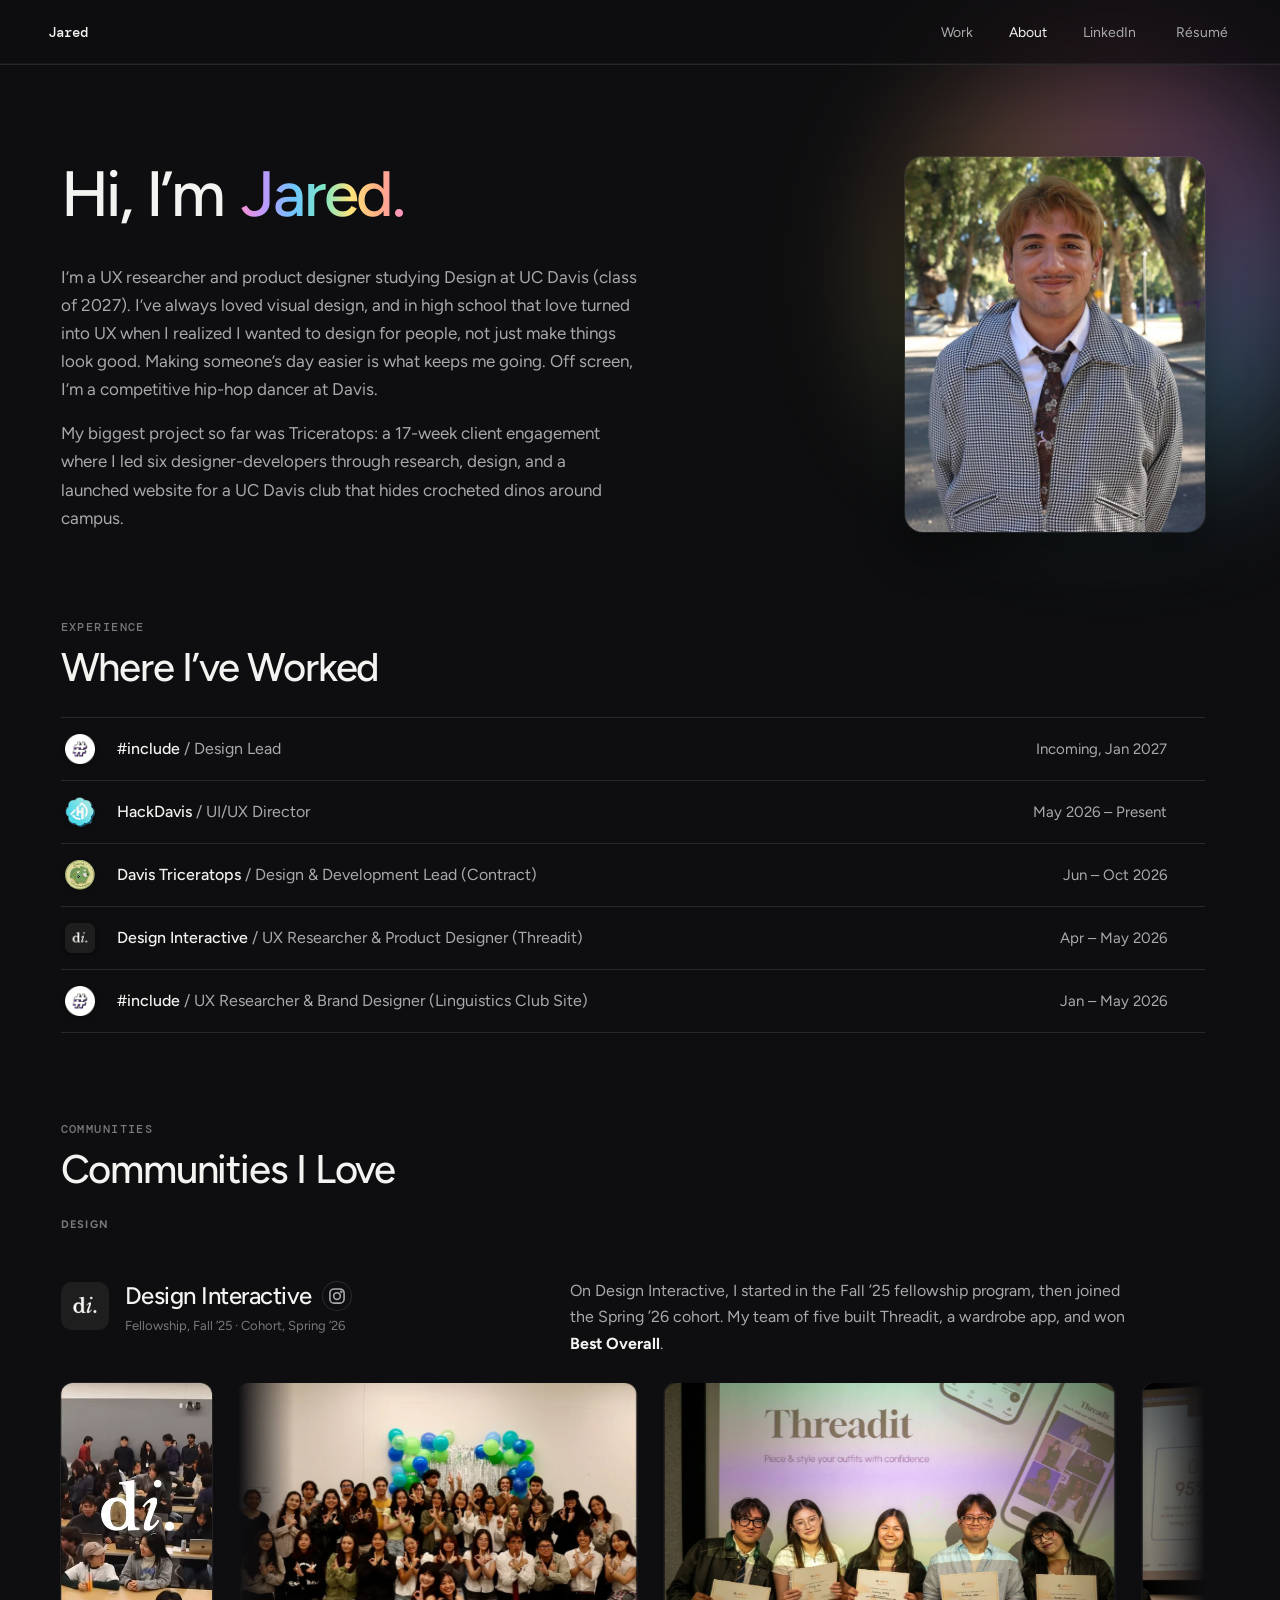
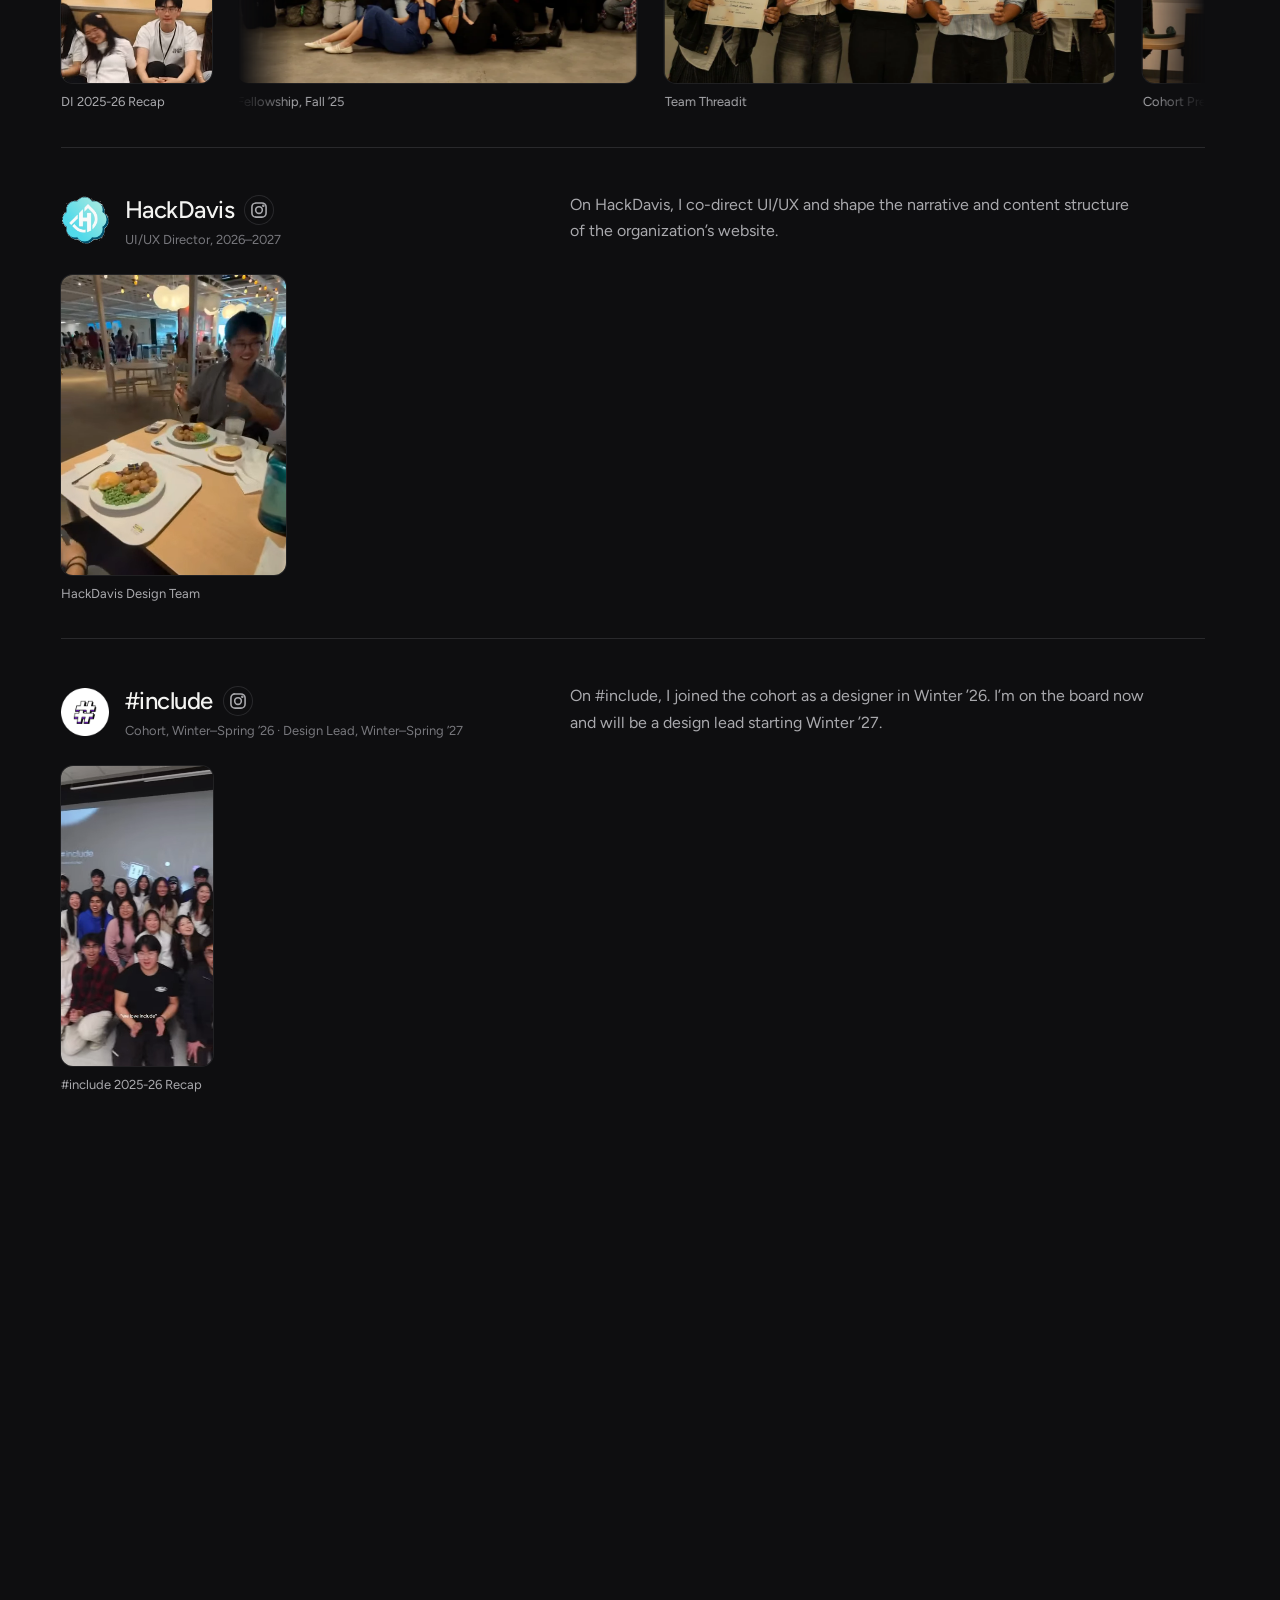
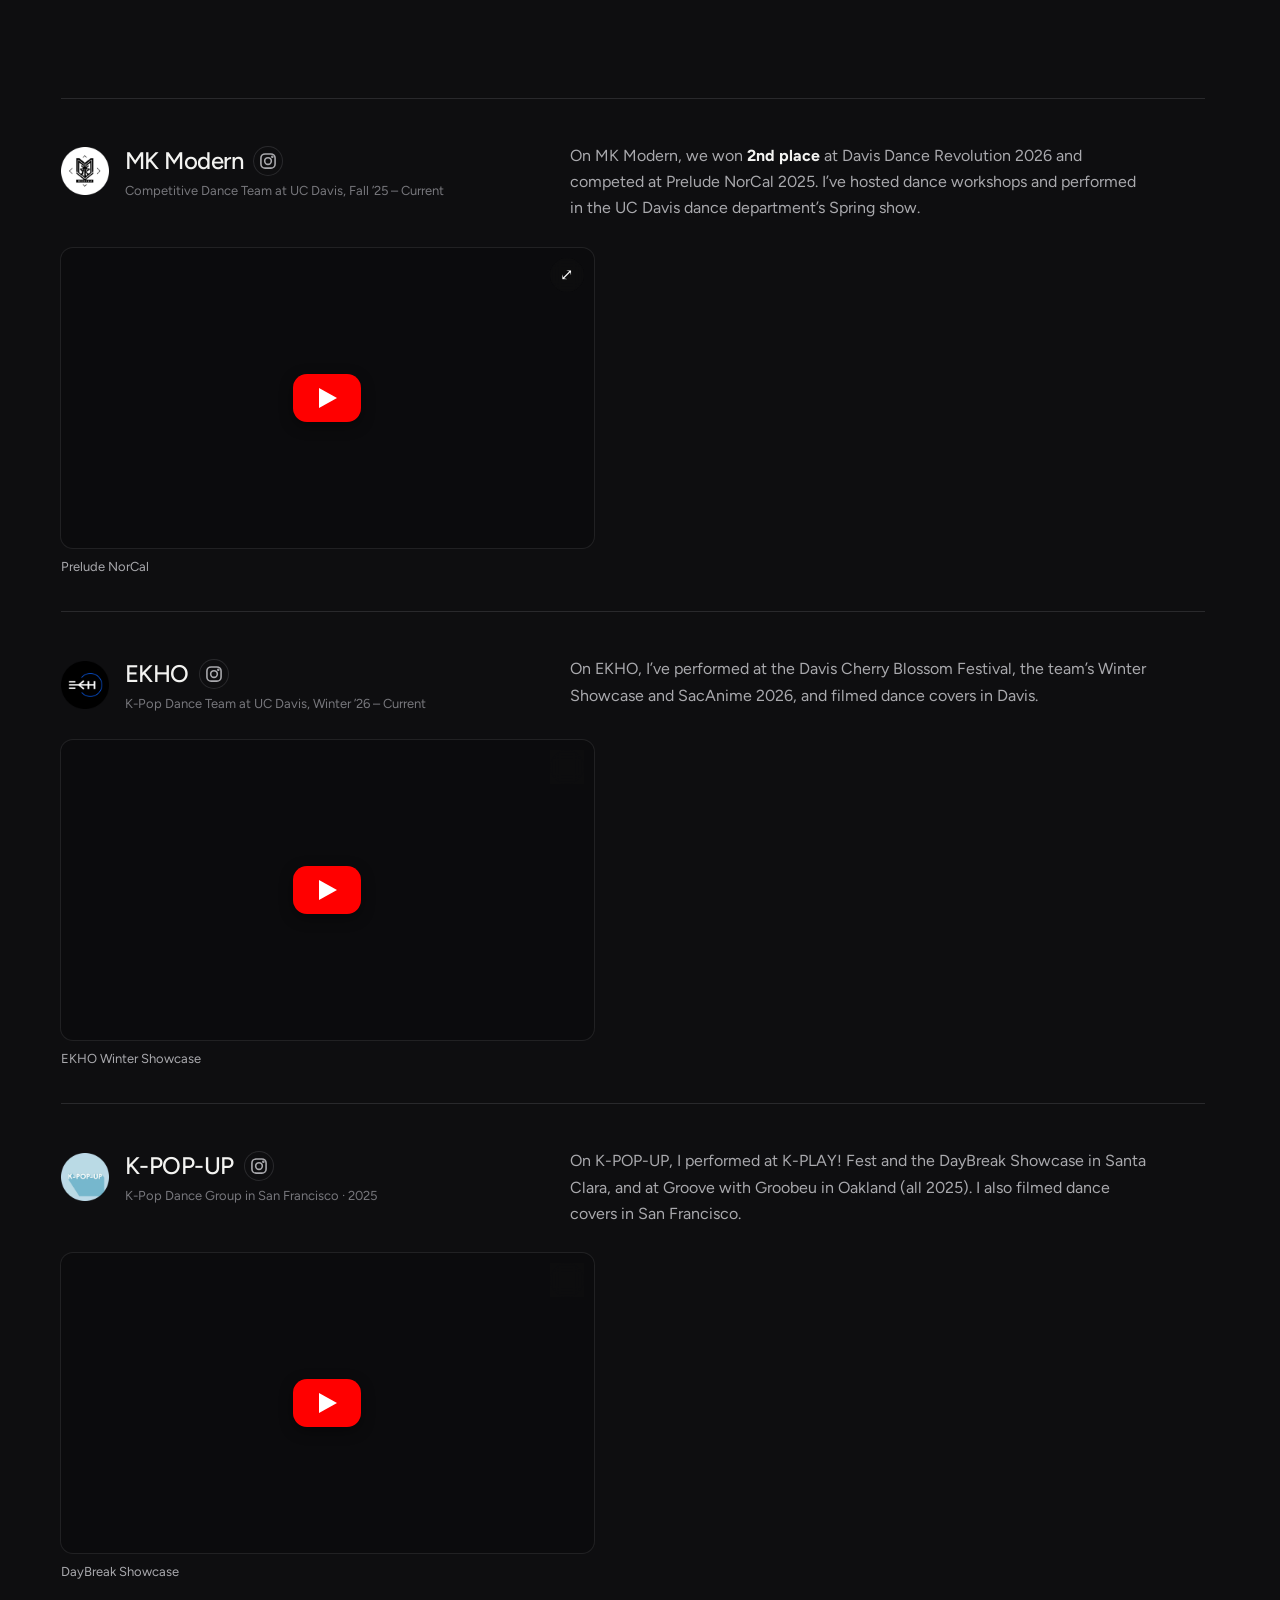
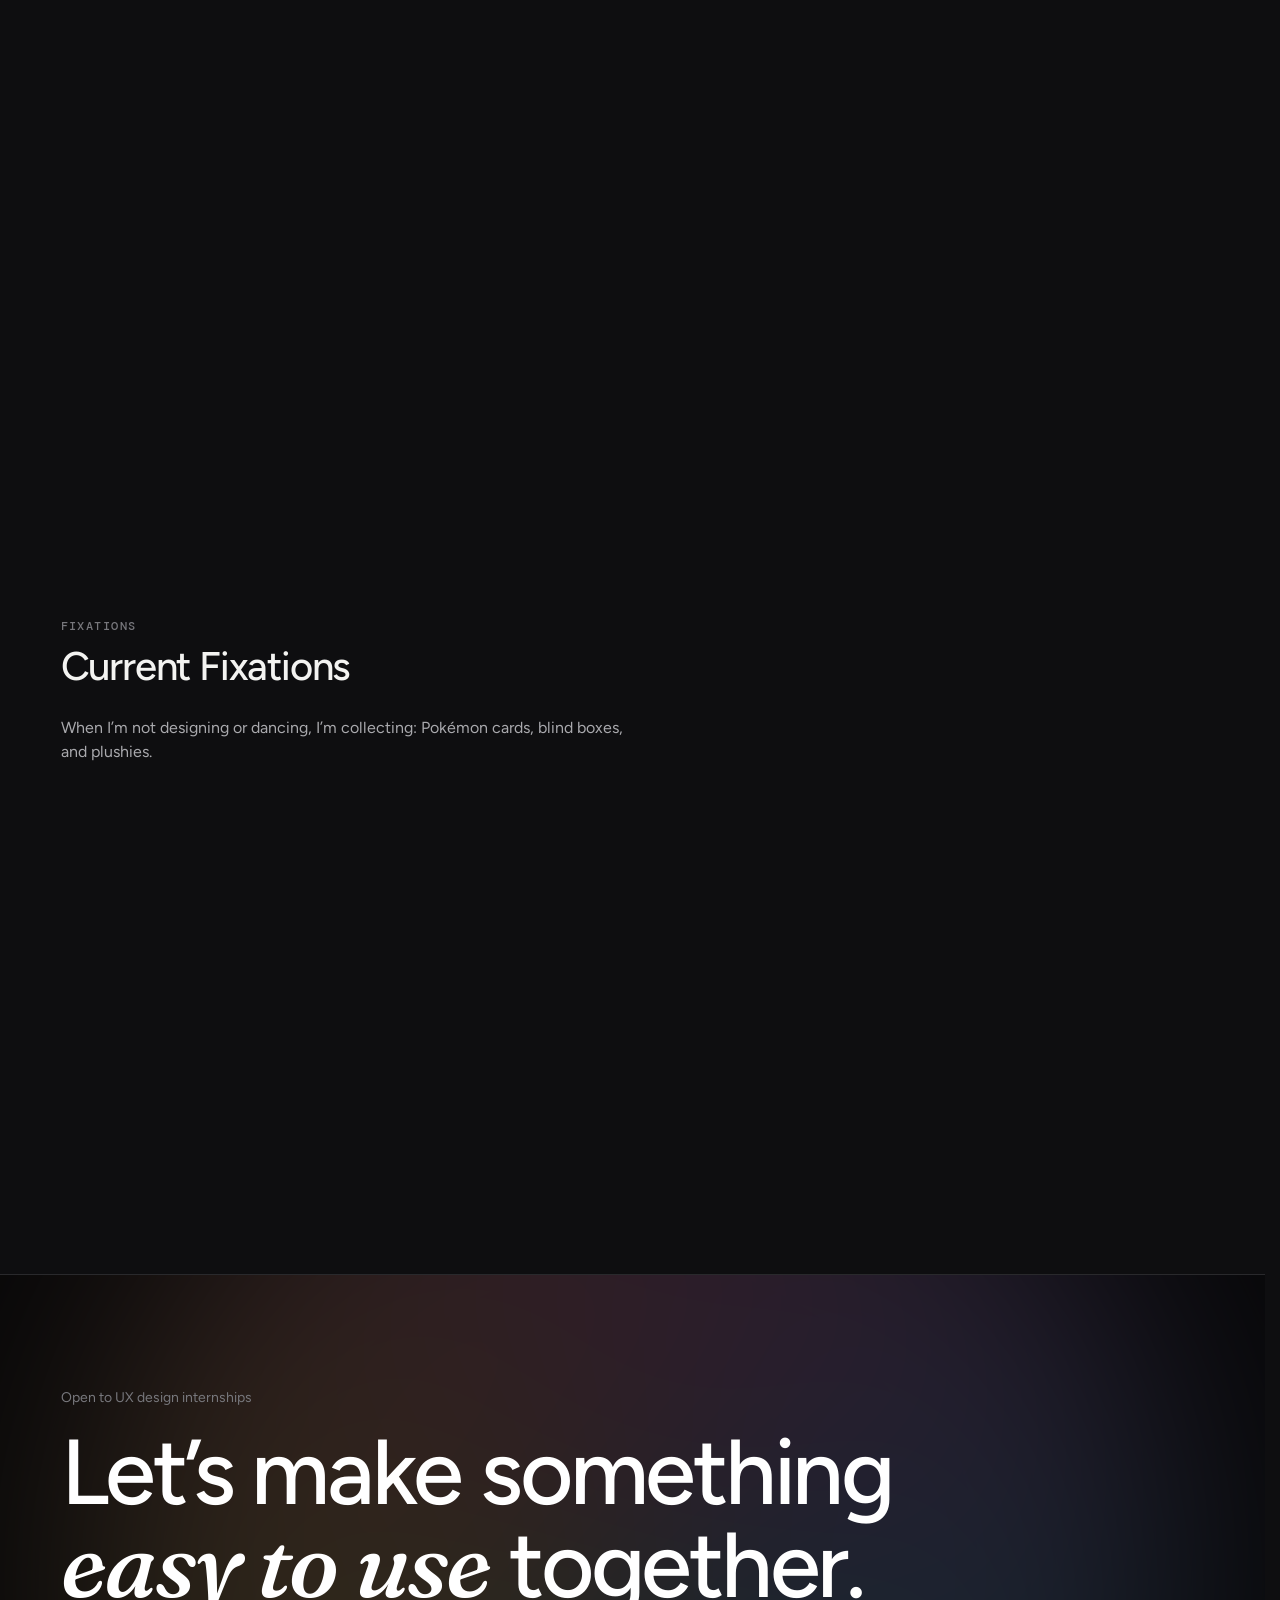
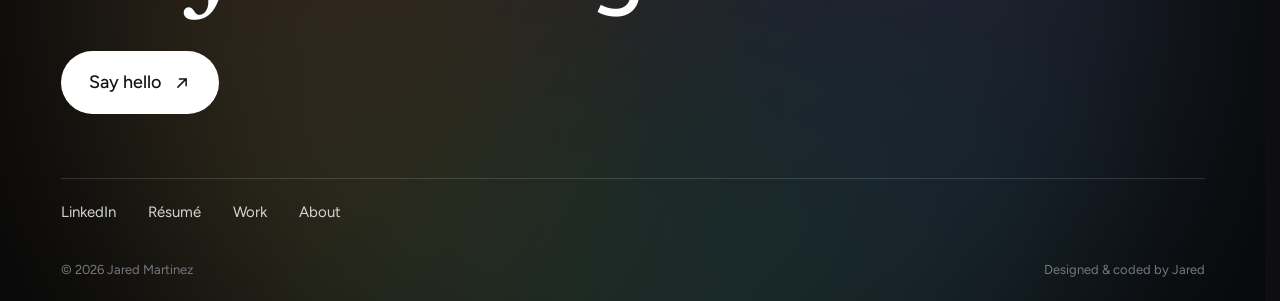
==== commit cb46ae9e: "Add LinkedIn link to the nav bar Co-Authored-By: Claude Sonnet 5.5 <noreply@anthropic.com> Claude-Se" ====
--- a/about.html
+++ b/about.html
@@ -20,6 +20,7 @@
       <div class="nav-links" id="nav-menu">
         <a class="nav-link" href="index.html#projects">Work</a>
         <a class="nav-link" href="about.html" aria-current="page">About</a>
+        <a class="nav-link" data-site="linkedin" href="#" target="_blank" rel="noopener noreferrer">LinkedIn<span class="nav-link-arrow"><svg viewBox="0 0 24 24" aria-hidden="true"><path d="m6.5 17.5 11-11m0 9v-9h-9"/></svg></span></a>
         <a class="nav-link" data-site="resume" data-root="" href="#" target="_blank" rel="noopener noreferrer">Résumé<span class="nav-link-arrow"><svg viewBox="0 0 24 24" aria-hidden="true"><path d="m6.5 17.5 11-11m0 9v-9h-9"/></svg></span></a>
       </div>
       <button class="nav-toggle" type="button" aria-expanded="false" aria-controls="nav-menu" aria-label="Open menu"><span class="nav-toggle-bars" aria-hidden="true"></span></button>
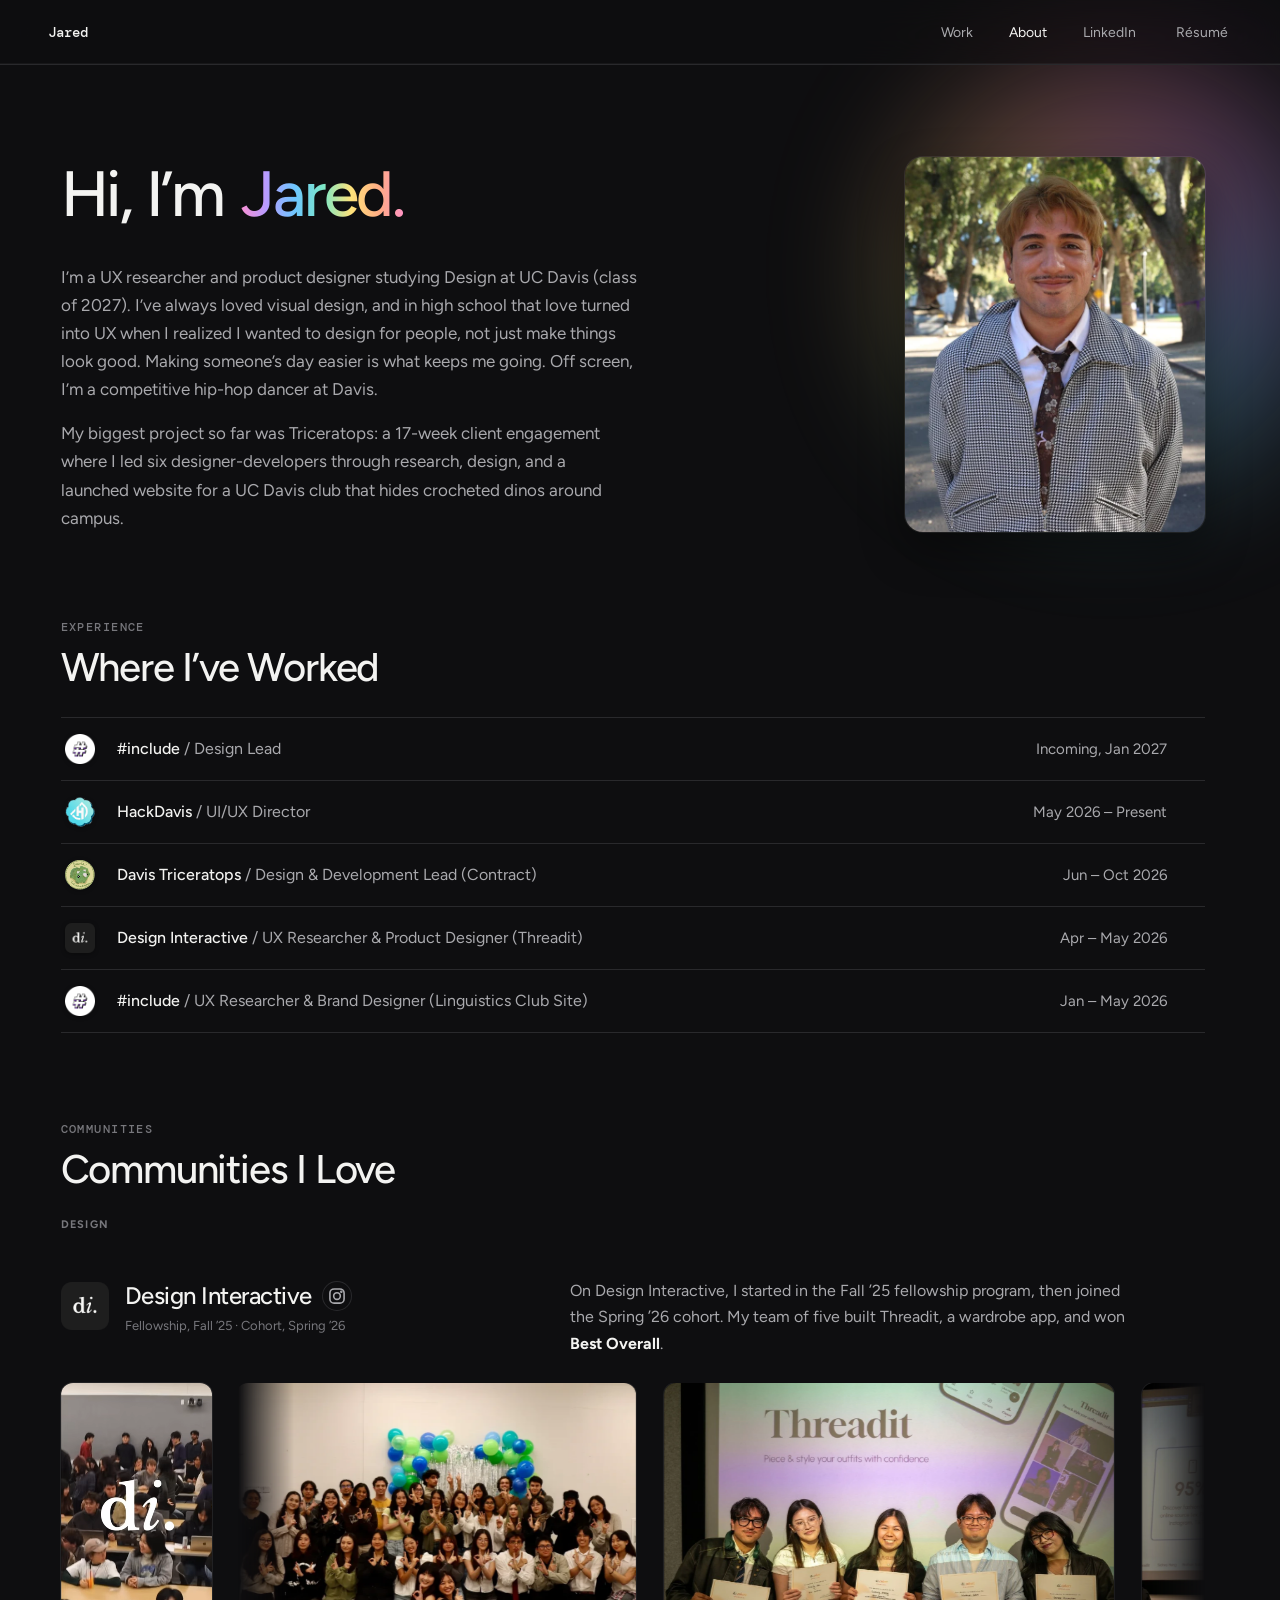
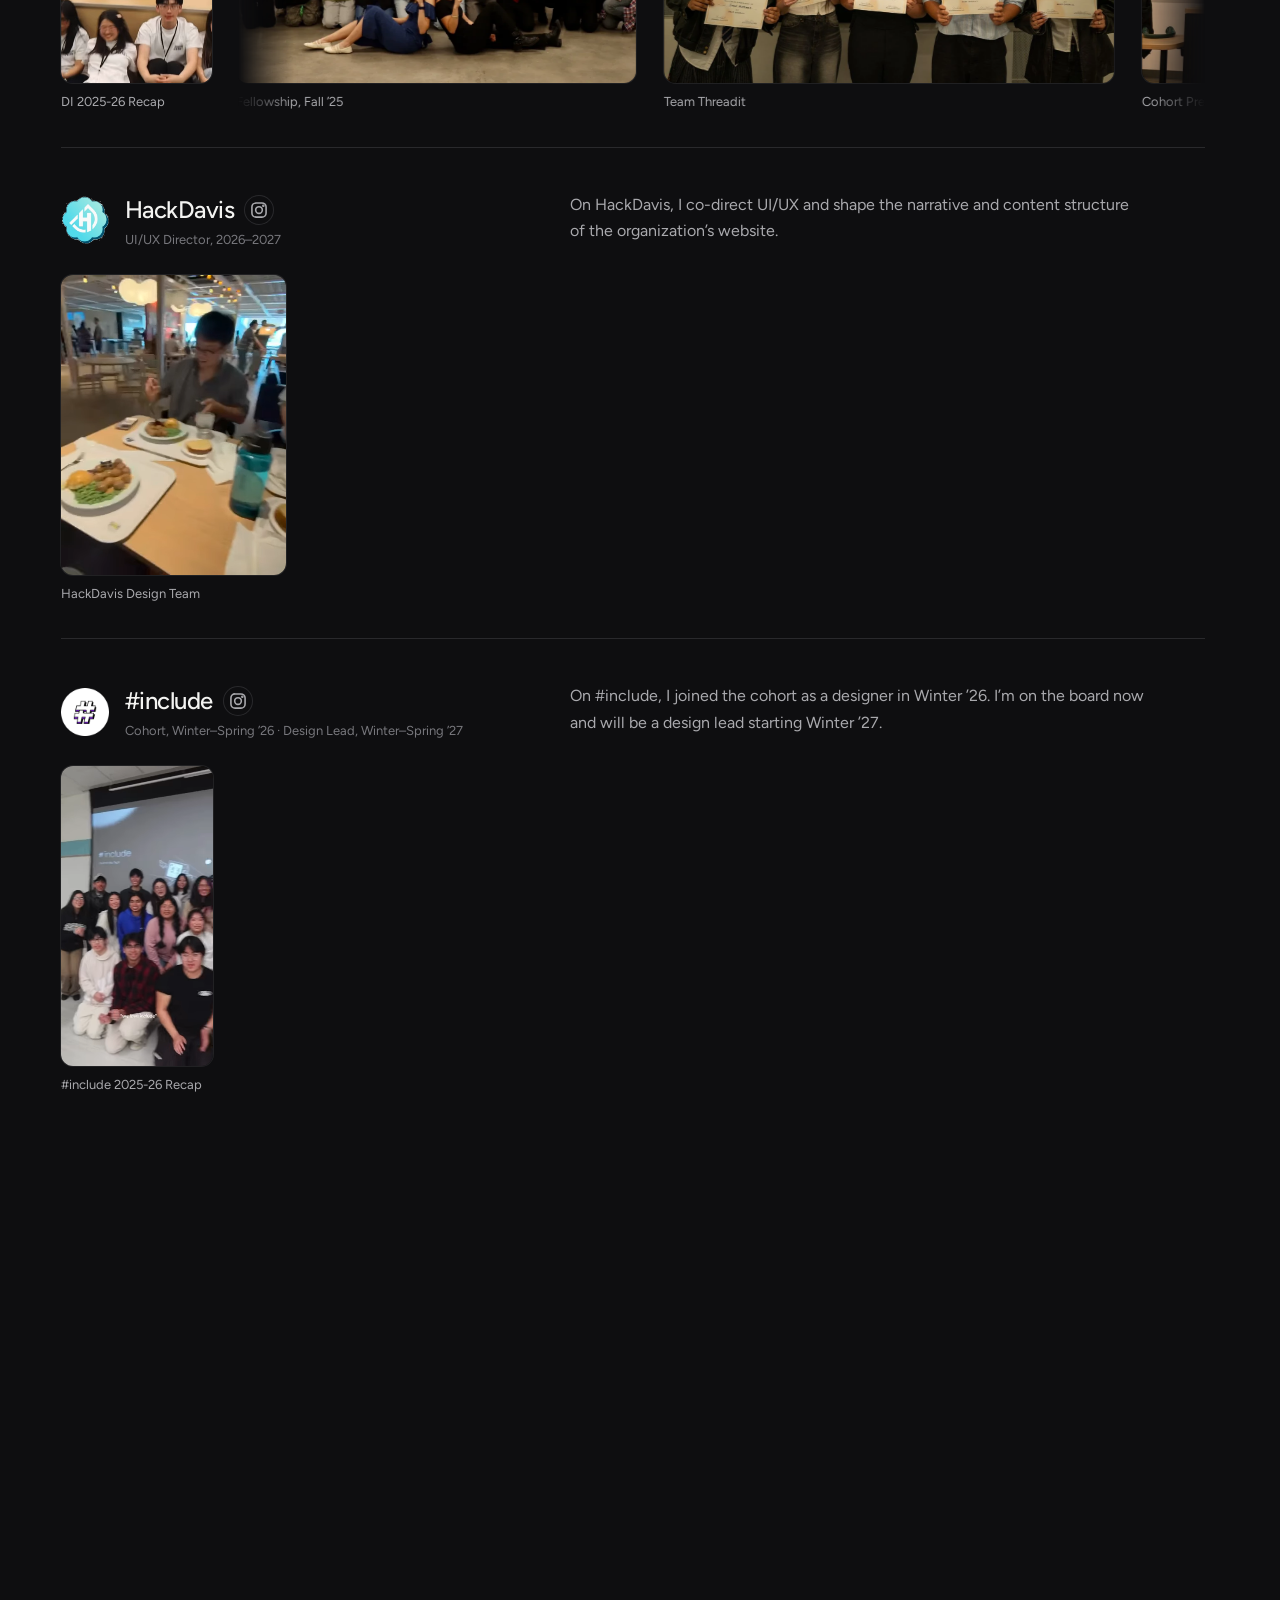
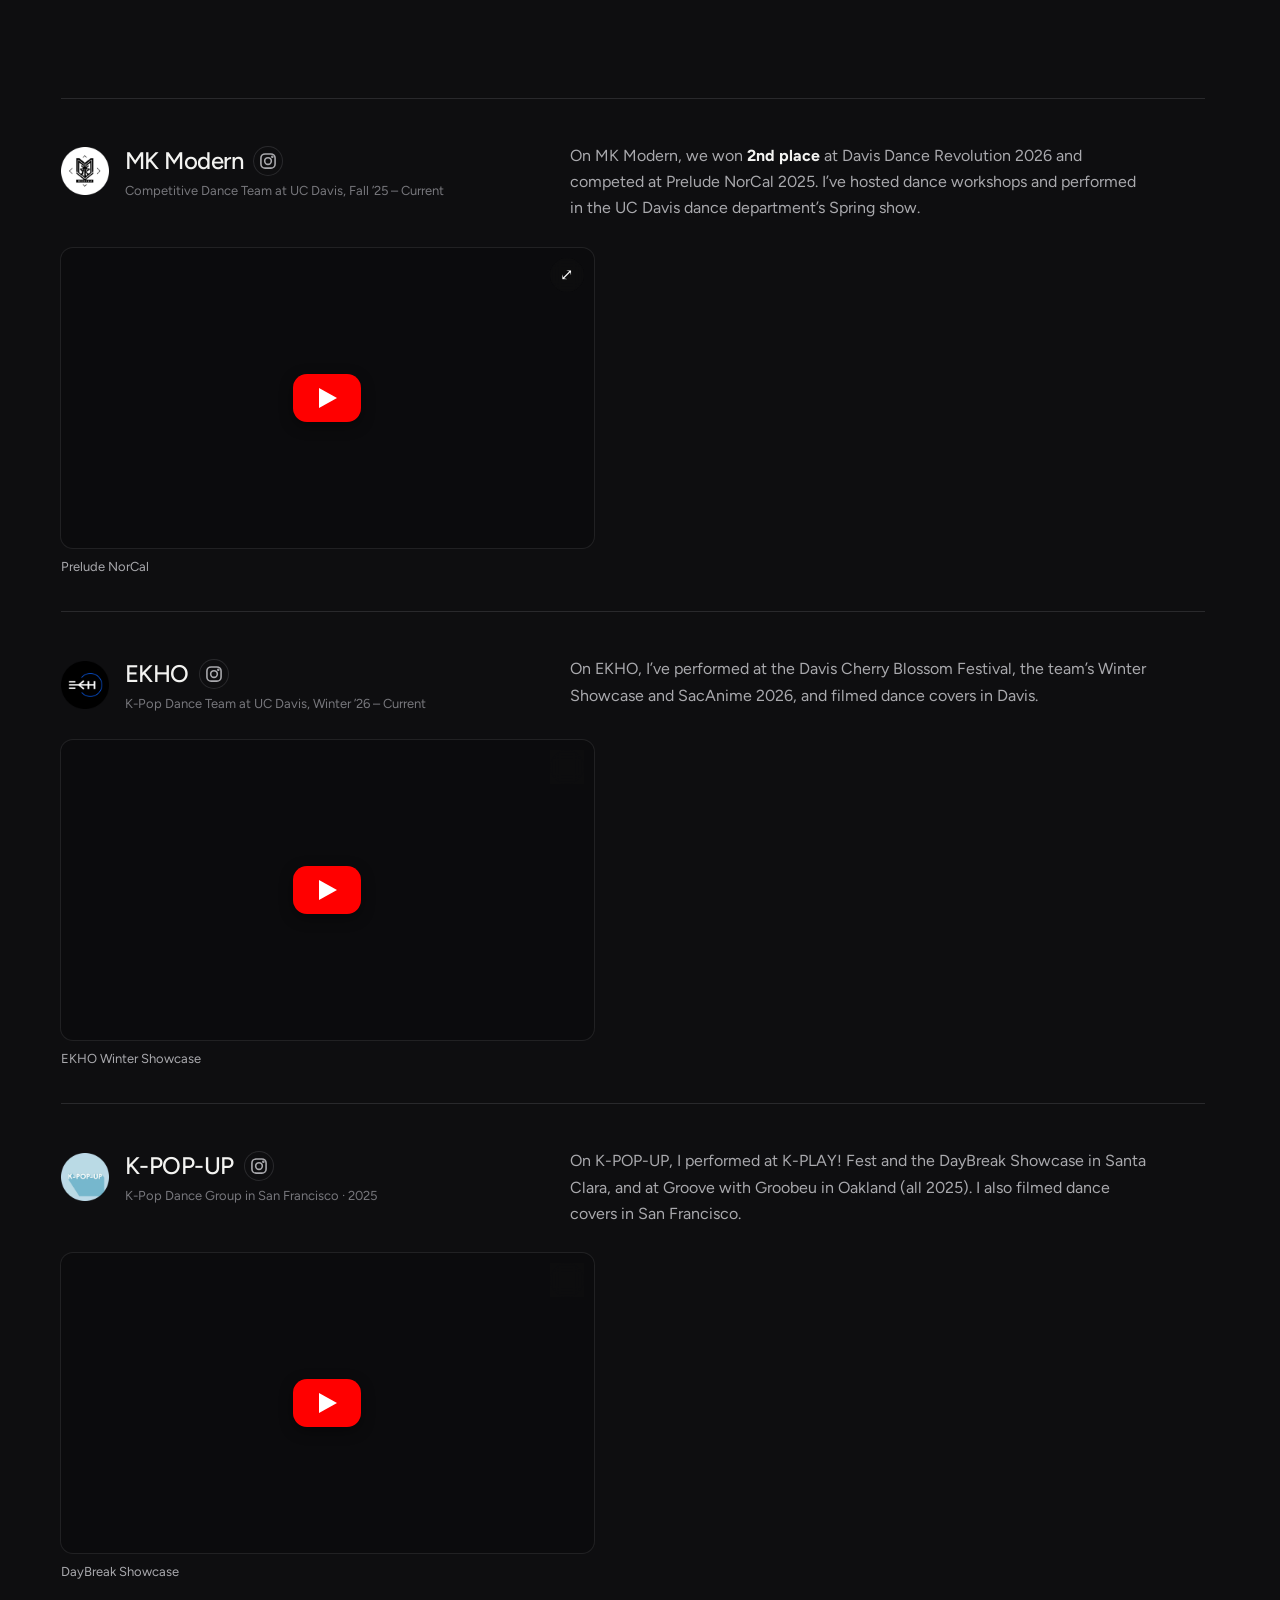
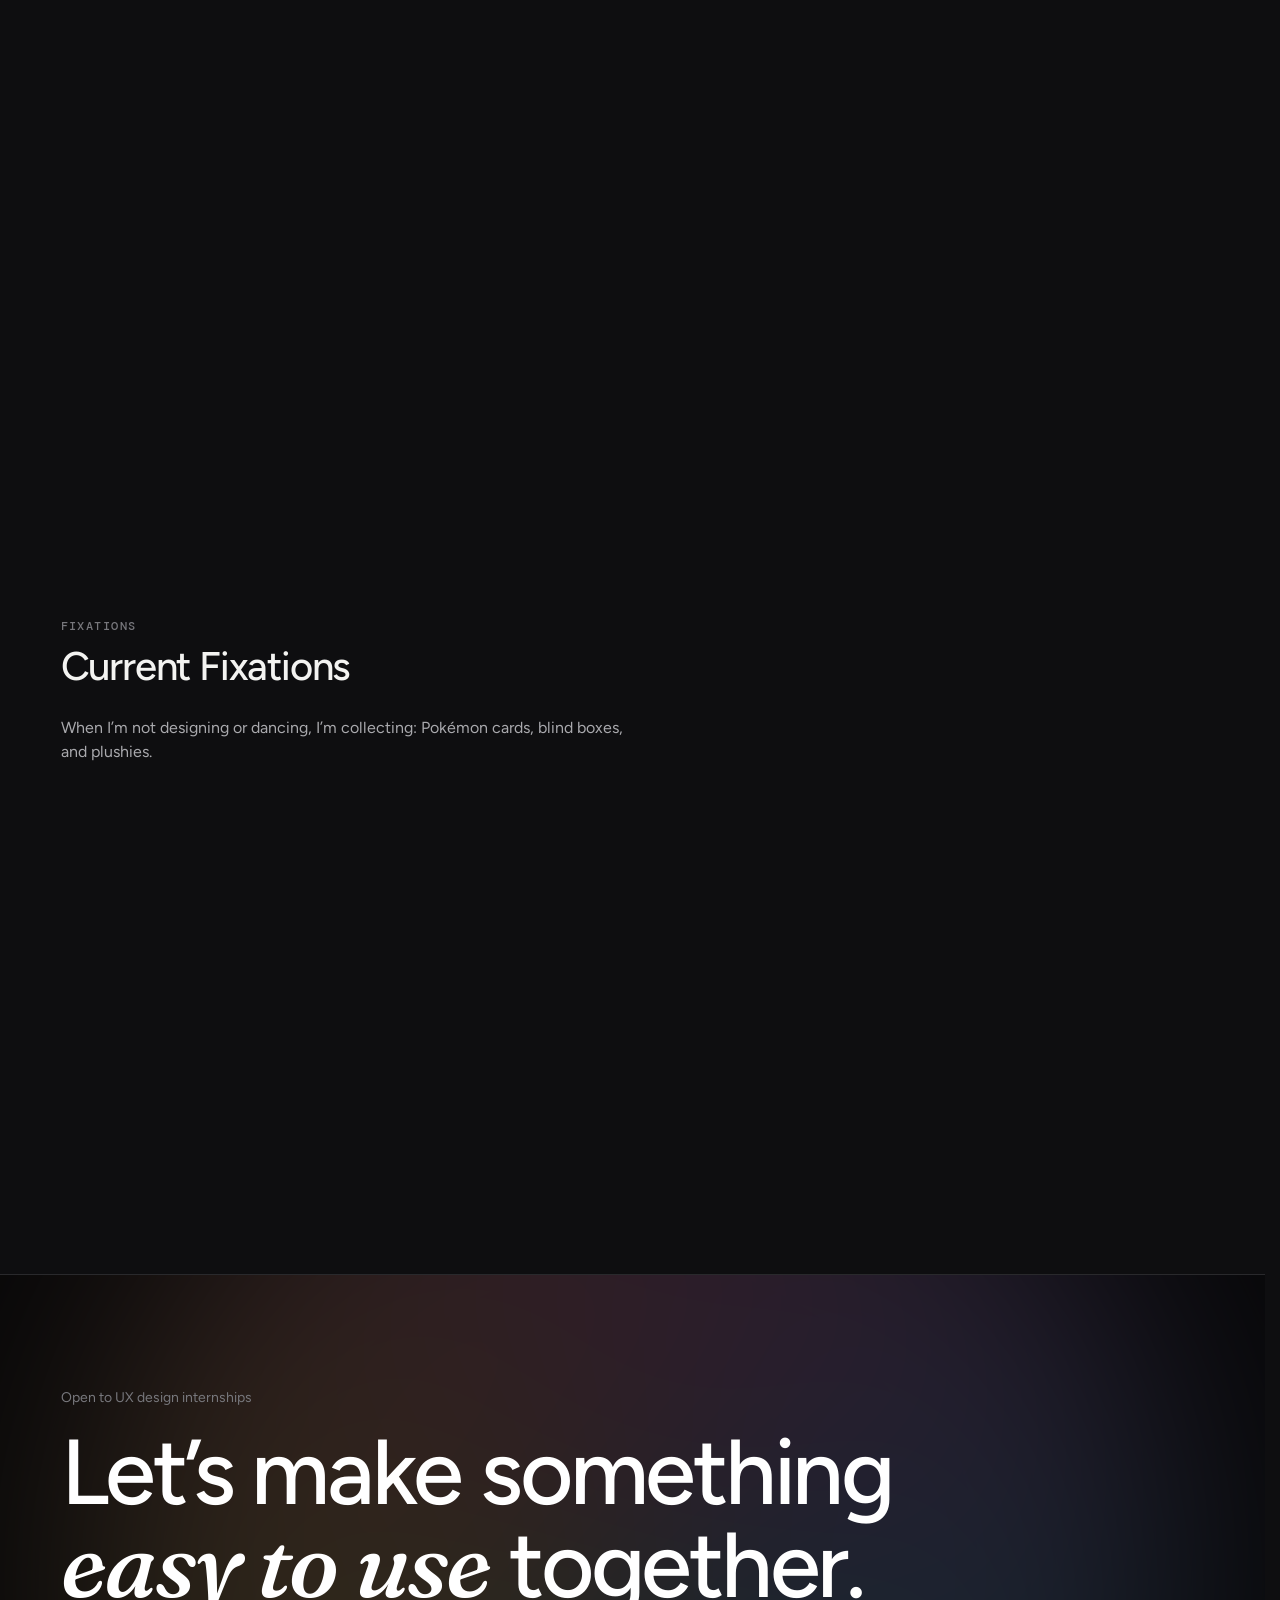
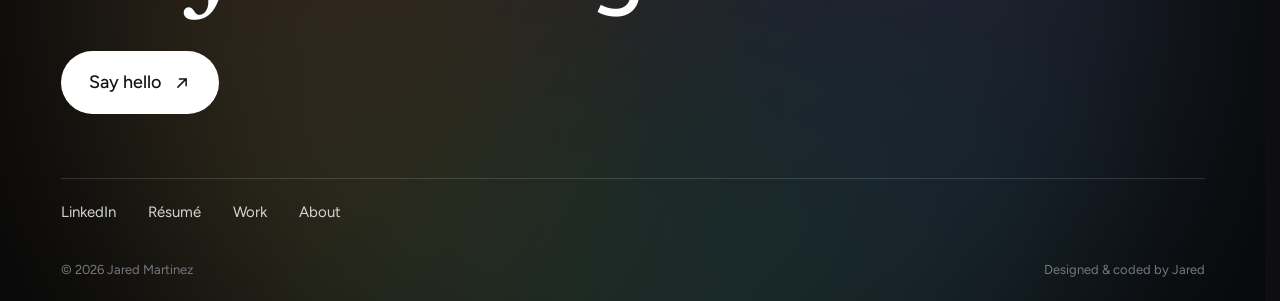
==== commit d8766c01: "About: crop the MK Modern Prelude Team photo to landscape Co-Authored-By: Claude Sonnet 5.5 <noreply" ====
--- a/about.html
+++ b/about.html
@@ -50,7 +50,7 @@
       <h4 class="x-grp reveal">Design</h4>
       <div class="x-cos"><article class="x-co reveal"><div class="x-co-top"><div class="x-co-id"><img class="x-img" src="assets/img/logo-di.png" alt="" aria-hidden="true"><div><h3>Design Interactive<a class="x-ig-ico" href="https://www.instagram.com/davisdesigninteractive/" target="_blank" rel="noopener noreferrer" aria-label="Design Interactive on Instagram"><svg viewBox="0 0 24 24" width="20" height="20" fill="none" stroke="currentColor" stroke-width="1.9" stroke-linecap="round" stroke-linejoin="round" aria-hidden="true"><rect x="3.5" y="3.5" width="17" height="17" rx="5"/><circle cx="12" cy="12" r="4"/><circle cx="17.2" cy="6.8" r=".6" fill="currentColor"/></svg></a></h3><p class="x-c-role">Fellowship, Fall ’25 · Cohort, Spring ’26</p></div></div><div class="x-co-desc"><p>On Design Interactive, I started in the Fall ’25 fellowship program, then joined the Spring ’26 cohort. My team of five built Threadit, a wardrobe app, and won <strong>Best Overall</strong>.</p></div></div><div class="x-co-media has-feat"><figure class="x-m x-pv x-feat" style="--ar:360/712"><div class="x-mf"><video class="clip" data-loop autoplay muted loop playsinline preload="metadata" poster="assets/img/ab-di-reel-poster.webp" aria-label="DI 2025-26 Recap"><source src="assets/video/ab-di-reel.webm" type="video/webm"><source src="assets/video/ab-di-reel.mp4" type="video/mp4"></video></div><figcaption>DI 2025-26 Recap</figcaption></figure><div class="x-car" data-car><div class="x-car-track"><figure class="x-m" style="--ar:960/720"><div class="x-mf"><img src="assets/img/ab-di-fellowship.webp" alt="The Design Interactive fellowship group posing together in front of balloons" loading="lazy" draggable="false" width="960" height="720"></div><figcaption>Fellowship, Fall ’25</figcaption></figure><figure class="x-m" style="--ar:1280/853"><div class="x-mf"><img src="assets/img/ab-di-cohort.webp" alt="Team Threadit holding their certificates in front of the Threadit slide" loading="lazy" draggable="false" width="1280" height="853"></div><figcaption>Team Threadit</figcaption></figure><figure class="x-m" style="--ar:1280/853"><div class="x-mf"><img src="assets/img/ab-di-present.webp" alt="Presenting Threadit on stage" loading="lazy" draggable="false" width="1280" height="853"></div><figcaption>Cohort Presentation Night</figcaption></figure></div></div></div></article><article class="x-co reveal"><div class="x-co-top"><div class="x-co-id"><img class="x-img" src="assets/img/logo-hackdavis.png" alt="" aria-hidden="true"><div><h3>HackDavis<a class="x-ig-ico" href="https://www.instagram.com/hackdavis/" target="_blank" rel="noopener noreferrer" aria-label="HackDavis on Instagram"><svg viewBox="0 0 24 24" width="20" height="20" fill="none" stroke="currentColor" stroke-width="1.9" stroke-linecap="round" stroke-linejoin="round" aria-hidden="true"><rect x="3.5" y="3.5" width="17" height="17" rx="5"/><circle cx="12" cy="12" r="4"/><circle cx="17.2" cy="6.8" r=".6" fill="currentColor"/></svg></a></h3><p class="x-c-role">UI/UX Director, 2026–2027</p></div></div><div class="x-co-desc"><p>On HackDavis, I co-direct UI/UX and shape the narrative and content structure of the organization’s website.</p></div></div><div class="x-co-media has-feat"><figure class="x-m x-pv x-feat" style="--ar:3/4"><div class="x-mf"><video class="clip" data-loop autoplay muted loop playsinline preload="metadata" poster="assets/img/ab-hackdavis-poster.webp" aria-label="HackDavis Design Team"><source src="assets/video/ab-hackdavis.webm" type="video/webm"><source src="assets/video/ab-hackdavis.mp4" type="video/mp4"></video></div><figcaption>HackDavis Design Team</figcaption></figure><div class="x-car" data-car><div class="x-car-track"><figure class="x-m" style="--ar:1536/1152"><div class="x-mf"><img src="assets/img/ab-hd-1.webp" alt="HackDavis members posing at a table at a restaurant" loading="lazy" draggable="false" width="1536" height="1152"></div><figcaption>HackDavis Team Social</figcaption></figure><figure class="x-m" style="--ar:767/1024"><div class="x-mf"><img src="assets/img/ab-hd-2.webp" alt="HackDavis members chatting in a furniture showroom" loading="lazy" draggable="false" width="767" height="1024"></div><figcaption>IKEA Social</figcaption></figure><figure class="x-m" style="--ar:768/1024"><div class="x-mf"><img src="assets/img/ab-hd-3.webp" alt="A HackDavis member reading a note while teammates look on" loading="lazy" draggable="false" width="768" height="1024"></div><figcaption>IKEA Social</figcaption></figure></div></div></div></article><article class="x-co reveal"><div class="x-co-top"><div class="x-co-id"><img class="x-img" src="assets/img/logo-include.png" alt="" aria-hidden="true"><div><h3>#include<a class="x-ig-ico" href="https://www.instagram.com/includedavis/" target="_blank" rel="noopener noreferrer" aria-label="#include on Instagram"><svg viewBox="0 0 24 24" width="20" height="20" fill="none" stroke="currentColor" stroke-width="1.9" stroke-linecap="round" stroke-linejoin="round" aria-hidden="true"><rect x="3.5" y="3.5" width="17" height="17" rx="5"/><circle cx="12" cy="12" r="4"/><circle cx="17.2" cy="6.8" r=".6" fill="currentColor"/></svg></a></h3><p class="x-c-role">Cohort, Winter–Spring ’26 · Design Lead, Winter–Spring ’27</p></div></div><div class="x-co-desc"><p>On #include, I joined the cohort as a designer in Winter ’26. I’m on the board now and will be a design lead starting Winter ’27.</p></div></div><div class="x-co-media has-feat"><figure class="x-m x-pv x-feat" style="--ar:360/706"><div class="x-mf"><video class="clip" data-loop autoplay muted loop playsinline preload="metadata" poster="assets/img/ab-include-reel-poster.webp" aria-label="#include 2025-26 Recap"><source src="assets/video/ab-include-reel.webm" type="video/webm"><source src="assets/video/ab-include-reel.mp4" type="video/mp4"></video></div><figcaption>#include 2025-26 Recap</figcaption></figure><div class="x-car" data-car><div class="x-car-track"><figure class="x-m" style="--ar:1536/1024"><div class="x-mf"><img src="assets/img/ab-include-3.webp" alt="The #include team standing together on a tree-lined campus road" loading="lazy" draggable="false" width="1536" height="1024"></div><figcaption>2026-2027 Board</figcaption></figure><figure class="x-m" style="--ar:683/1024"><div class="x-mf"><img src="assets/img/ab-include-4.webp" alt="Members of #include laughing together around a laptop" loading="lazy" draggable="false" width="683" height="1024"></div><figcaption>Design Leads 2026-2027</figcaption></figure><figure class="x-m" style="--ar:767/1024"><div class="x-mf"><img src="assets/img/ab-include-5.webp" alt="The #include design team posing at a table in a classroom" loading="lazy" draggable="false" width="767" height="1024"></div><figcaption>Linguistics Club Cohort Team</figcaption></figure><figure class="x-m" style="--ar:1280/855"><div class="x-mf"><img src="assets/img/ab-include-2.webp" alt="The #include cohort posing in a classroom" loading="lazy" draggable="false" width="1280" height="855"></div><figcaption>2026 Winter-Spring Cohort</figcaption></figure></div></div></div></article></div>
       <h4 class="x-grp reveal">Off the Clock</h4>
-      <div class="x-cos"><article class="x-co reveal"><div class="x-co-top"><div class="x-co-id"><img class="x-img" src="assets/img/logo-newkidz.png" alt="" aria-hidden="true"><div><h3>NEWKIDZ<a class="x-ig-ico" href="https://www.instagram.com/newkidz.nkz/" target="_blank" rel="noopener noreferrer" aria-label="NEWKIDZ on Instagram"><svg viewBox="0 0 24 24" width="20" height="20" fill="none" stroke="currentColor" stroke-width="1.9" stroke-linecap="round" stroke-linejoin="round" aria-hidden="true"><rect x="3.5" y="3.5" width="17" height="17" rx="5"/><circle cx="12" cy="12" r="4"/><circle cx="17.2" cy="6.8" r=".6" fill="currentColor"/></svg></a></h3><p class="x-c-role">Competitive Dance Team in Sacramento, Summer ’26 – Current</p></div></div><div class="x-co-desc"><p>With NEWKIDZ, we’ve won <strong>1st place</strong> at K-PLAY! Offs in Santa Clara and at KP International in Rancho Cordova (both 2026). I’ve also filmed dance covers in Sacramento and <strong>headlined</strong> at SacAnime 2026.</p></div></div><div class="x-co-media has-feat"><figure class="x-m x-yt x-feat" style="--ar:16/9"><div class="x-mf"><a class="x-vid" href="https://www.youtube.com/watch?v=4xDZyEE0aps" data-yt="4xDZyEE0aps" data-autoplay target="_blank" rel="noopener noreferrer" aria-label="Play: K-PLAY! Offs Dance Competition"><img src="https://i.ytimg.com/vi/4xDZyEE0aps/maxresdefault.jpg" alt="" loading="lazy" draggable="false" onerror="var f=this.dataset.f|0;if(f==0){this.dataset.f=1;this.src='https://i.ytimg.com/vi/4xDZyEE0aps/sddefault.jpg'}else if(f==1){this.dataset.f=2;this.src='https://i.ytimg.com/vi/4xDZyEE0aps/hqdefault.jpg'}else{this.remove()}"><span class="x-play" aria-hidden="true"></span></a><button class="x-hit" type="button" aria-label="Expand video"></button><span class="x-expand" aria-hidden="true">⤢</span></div><figcaption>K-PLAY! Offs Dance Competition</figcaption></figure><div class="x-car" data-car><div class="x-car-track"><figure class="x-m" style="--ar:810/1450"><div class="x-mf"><img src="assets/img/ab-newkidz.webp" alt="NEWKIDZ team members posing on a gym floor in red" loading="lazy" draggable="false" width="810" height="1450"></div><figcaption>K-PLAY! Offs Team</figcaption></figure><figure class="x-m x-yt" style="--ar:16/9"><div class="x-mf"><a class="x-vid" href="https://www.youtube.com/watch?v=G6zW-KF57Dw" data-yt="G6zW-KF57Dw" target="_blank" rel="noopener noreferrer" aria-label="Play: BAD - ATEEZ Dance Cover"><img src="https://i.ytimg.com/vi/G6zW-KF57Dw/maxresdefault.jpg" alt="" loading="lazy" draggable="false" onerror="var f=this.dataset.f|0;if(f==0){this.dataset.f=1;this.src='https://i.ytimg.com/vi/G6zW-KF57Dw/sddefault.jpg'}else if(f==1){this.dataset.f=2;this.src='https://i.ytimg.com/vi/G6zW-KF57Dw/hqdefault.jpg'}else{this.remove()}"><span class="x-play" aria-hidden="true"></span></a></div><figcaption>BAD - ATEEZ Dance Cover</figcaption></figure></div></div></div></article><article class="x-co reveal"><div class="x-co-top"><div class="x-co-id"><img class="x-img" src="assets/img/logo-mkmodern.png" alt="" aria-hidden="true"><div><h3>MK Modern<a class="x-ig-ico" href="https://www.instagram.com/mkmodern/" target="_blank" rel="noopener noreferrer" aria-label="MK Modern on Instagram"><svg viewBox="0 0 24 24" width="20" height="20" fill="none" stroke="currentColor" stroke-width="1.9" stroke-linecap="round" stroke-linejoin="round" aria-hidden="true"><rect x="3.5" y="3.5" width="17" height="17" rx="5"/><circle cx="12" cy="12" r="4"/><circle cx="17.2" cy="6.8" r=".6" fill="currentColor"/></svg></a></h3><p class="x-c-role">Competitive Dance Team at UC Davis, Fall ’25 – Current</p></div></div><div class="x-co-desc"><p>On MK Modern, we won <strong>2nd place</strong> at Davis Dance Revolution 2026 and competed at Prelude NorCal 2025. I’ve hosted dance workshops and performed in the UC Davis dance department’s Spring show.</p></div></div><div class="x-co-media has-feat"><figure class="x-m x-yt x-feat" style="--ar:16/9"><div class="x-mf"><a class="x-vid" href="https://www.youtube.com/watch?v=GJey87ZkhEk" data-yt="GJey87ZkhEk" data-autoplay target="_blank" rel="noopener noreferrer" aria-label="Play: Prelude NorCal"><img src="https://i.ytimg.com/vi/GJey87ZkhEk/maxresdefault.jpg" alt="" loading="lazy" draggable="false" onerror="var f=this.dataset.f|0;if(f==0){this.dataset.f=1;this.src='https://i.ytimg.com/vi/GJey87ZkhEk/sddefault.jpg'}else if(f==1){this.dataset.f=2;this.src='https://i.ytimg.com/vi/GJey87ZkhEk/hqdefault.jpg'}else{this.remove()}"><span class="x-play" aria-hidden="true"></span></a><button class="x-hit" type="button" aria-label="Expand video"></button><span class="x-expand" aria-hidden="true">⤢</span></div><figcaption>Prelude NorCal</figcaption></figure><div class="x-car" data-car><div class="x-car-track"><figure class="x-m" style="--ar:932/700"><div class="x-mf"><img src="assets/img/ab-mk-1.webp" alt="MK Modern members posing at night" loading="lazy" draggable="false" width="932" height="700"></div><figcaption>DDR Team</figcaption></figure><figure class="x-m" style="--ar:526/700"><div class="x-mf"><img src="assets/img/ab-mk-2.webp" alt="MK Modern members in white shirts and red ties" loading="lazy" draggable="false" width="526" height="700"></div><figcaption>Prelude Team</figcaption></figure><figure class="x-m x-yt" style="--ar:16/9"><div class="x-mf"><a class="x-vid" href="https://www.youtube.com/watch?v=SHLrVopWMoc" data-yt="SHLrVopWMoc" target="_blank" rel="noopener noreferrer" aria-label="Play: Davis Dance Revolution Dance Competition"><img src="https://i.ytimg.com/vi/SHLrVopWMoc/maxresdefault.jpg" alt="" loading="lazy" draggable="false" onerror="var f=this.dataset.f|0;if(f==0){this.dataset.f=1;this.src='https://i.ytimg.com/vi/SHLrVopWMoc/sddefault.jpg'}else if(f==1){this.dataset.f=2;this.src='https://i.ytimg.com/vi/SHLrVopWMoc/hqdefault.jpg'}else{this.remove()}"><span class="x-play" aria-hidden="true"></span></a></div><figcaption>Davis Dance Revolution Dance Competition</figcaption></figure></div></div></div></article><article class="x-co reveal"><div class="x-co-top"><div class="x-co-id"><img class="x-img" src="assets/img/logo-ekho.png" alt="" aria-hidden="true"><div><h3>EKHO<a class="x-ig-ico" href="https://www.instagram.com/ekho.dance/" target="_blank" rel="noopener noreferrer" aria-label="EKHO on Instagram"><svg viewBox="0 0 24 24" width="20" height="20" fill="none" stroke="currentColor" stroke-width="1.9" stroke-linecap="round" stroke-linejoin="round" aria-hidden="true"><rect x="3.5" y="3.5" width="17" height="17" rx="5"/><circle cx="12" cy="12" r="4"/><circle cx="17.2" cy="6.8" r=".6" fill="currentColor"/></svg></a></h3><p class="x-c-role">K-Pop Dance Team at UC Davis, Winter ’26 – Current</p></div></div><div class="x-co-desc"><p>On EKHO, I’ve performed at the Davis Cherry Blossom Festival, the team’s Winter Showcase and SacAnime 2026, and filmed dance covers in Davis.</p></div></div><div class="x-co-media has-feat"><figure class="x-m x-yt x-feat" style="--ar:16/9"><div class="x-mf"><a class="x-vid" href="https://www.youtube.com/watch?v=TrWcjJXR0es" data-yt="TrWcjJXR0es" data-autoplay target="_blank" rel="noopener noreferrer" aria-label="Play: EKHO Winter Showcase"><img src="https://i.ytimg.com/vi/TrWcjJXR0es/maxresdefault.jpg" alt="" loading="lazy" draggable="false" onerror="var f=this.dataset.f|0;if(f==0){this.dataset.f=1;this.src='https://i.ytimg.com/vi/TrWcjJXR0es/sddefault.jpg'}else if(f==1){this.dataset.f=2;this.src='https://i.ytimg.com/vi/TrWcjJXR0es/hqdefault.jpg'}else{this.remove()}"><span class="x-play" aria-hidden="true"></span></a><button class="x-hit" type="button" aria-label="Expand video"></button><span class="x-expand" aria-hidden="true">⤢</span></div><figcaption>EKHO Winter Showcase</figcaption></figure><div class="x-car" data-car><div class="x-car-track"><figure class="x-m" style="--ar:1656/1242"><div class="x-mf"><img src="assets/img/ab-ekho-1.webp" alt="The EKHO team after their showcase" loading="lazy" draggable="false" width="1656" height="1242"></div><figcaption>EKHO Winter Showcase Cast</figcaption></figure><figure class="x-m" style="--ar:2000/1125"><div class="x-mf"><img src="assets/img/ab-ekho-2.webp" alt="EKHO dancers performing on a red stage" loading="lazy" draggable="false" width="2000" height="1125"></div><figcaption>Me During Winter Showcase</figcaption></figure><figure class="x-m x-yt" style="--ar:16/9"><div class="x-mf"><a class="x-vid" href="https://www.youtube.com/watch?v=g5Njkk2mMac" data-yt="g5Njkk2mMac" target="_blank" rel="noopener noreferrer" aria-label="Play: IVE - Bang Bang Dance Cover"><img src="https://i.ytimg.com/vi/g5Njkk2mMac/maxresdefault.jpg" alt="" loading="lazy" draggable="false" onerror="var f=this.dataset.f|0;if(f==0){this.dataset.f=1;this.src='https://i.ytimg.com/vi/g5Njkk2mMac/sddefault.jpg'}else if(f==1){this.dataset.f=2;this.src='https://i.ytimg.com/vi/g5Njkk2mMac/hqdefault.jpg'}else{this.remove()}"><span class="x-play" aria-hidden="true"></span></a></div><figcaption>IVE - Bang Bang Dance Cover</figcaption></figure></div></div></div></article><article class="x-co reveal"><div class="x-co-top"><div class="x-co-id"><img class="x-img" src="assets/img/logo-kpopup.png" alt="" aria-hidden="true"><div><h3>K-POP-UP<a class="x-ig-ico" href="https://www.instagram.com/kpopupsf/" target="_blank" rel="noopener noreferrer" aria-label="K-POP-UP on Instagram"><svg viewBox="0 0 24 24" width="20" height="20" fill="none" stroke="currentColor" stroke-width="1.9" stroke-linecap="round" stroke-linejoin="round" aria-hidden="true"><rect x="3.5" y="3.5" width="17" height="17" rx="5"/><circle cx="12" cy="12" r="4"/><circle cx="17.2" cy="6.8" r=".6" fill="currentColor"/></svg></a></h3><p class="x-c-role">K-Pop Dance Group in San Francisco · 2025</p></div></div><div class="x-co-desc"><p>On K-POP-UP, I performed at K-PLAY! Fest and the DayBreak Showcase in Santa Clara, and at Groove with Groobeu in Oakland (all 2025). I also filmed dance covers in San Francisco.</p></div></div><div class="x-co-media has-feat"><figure class="x-m x-yt x-feat" style="--ar:16/9"><div class="x-mf"><a class="x-vid" href="https://www.youtube.com/watch?v=i_hTtH6LqvQ" data-yt="i_hTtH6LqvQ" data-autoplay target="_blank" rel="noopener noreferrer" aria-label="Play: DayBreak Showcase"><img src="https://i.ytimg.com/vi/i_hTtH6LqvQ/maxresdefault.jpg" alt="" loading="lazy" draggable="false" onerror="var f=this.dataset.f|0;if(f==0){this.dataset.f=1;this.src='https://i.ytimg.com/vi/i_hTtH6LqvQ/sddefault.jpg'}else if(f==1){this.dataset.f=2;this.src='https://i.ytimg.com/vi/i_hTtH6LqvQ/hqdefault.jpg'}else{this.remove()}"><span class="x-play" aria-hidden="true"></span></a><button class="x-hit" type="button" aria-label="Expand video"></button><span class="x-expand" aria-hidden="true">⤢</span></div><figcaption>DayBreak Showcase</figcaption></figure><div class="x-car" data-car><div class="x-car-track"><figure class="x-m" style="--ar:2000/1125"><div class="x-mf"><img src="assets/img/ab-kpopup.webp" alt="K-POP-UP members posing together in white" loading="lazy" draggable="false" width="2000" height="1125"></div><figcaption>K-PLAY! Fest Cast</figcaption></figure><figure class="x-m x-yt" style="--ar:16/9"><div class="x-mf"><a class="x-vid" href="https://www.youtube.com/watch?v=08DUPmwqE5k" data-yt="08DUPmwqE5k" target="_blank" rel="noopener noreferrer" aria-label="Play: XG - In The Rain Dance Cover"><img src="https://i.ytimg.com/vi/08DUPmwqE5k/maxresdefault.jpg" alt="" loading="lazy" draggable="false" onerror="var f=this.dataset.f|0;if(f==0){this.dataset.f=1;this.src='https://i.ytimg.com/vi/08DUPmwqE5k/sddefault.jpg'}else if(f==1){this.dataset.f=2;this.src='https://i.ytimg.com/vi/08DUPmwqE5k/hqdefault.jpg'}else{this.remove()}"><span class="x-play" aria-hidden="true"></span></a></div><figcaption>XG - In The Rain Dance Cover</figcaption></figure></div></div></div></article><article class="x-co reveal"><div class="x-co-top"><div class="x-co-id"><img class="x-img" src="assets/img/logo-kcon.png" alt="" aria-hidden="true"><div><h3>KCON LA<a class="x-ig-ico" href="https://www.instagram.com/kconusa/" target="_blank" rel="noopener noreferrer" aria-label="KCON LA on Instagram"><svg viewBox="0 0 24 24" width="20" height="20" fill="none" stroke="currentColor" stroke-width="1.9" stroke-linecap="round" stroke-linejoin="round" aria-hidden="true"><rect x="3.5" y="3.5" width="17" height="17" rx="5"/><circle cx="12" cy="12" r="4"/><circle cx="17.2" cy="6.8" r=".6" fill="currentColor"/></svg></a></h3><p class="x-c-role">Dream Stage Dancer · 2025 and 2026</p></div></div><div class="x-co-desc"><p>As a two-time KCON LA Dream Stage performer, I danced with MONSTA X in 2025 and TOMORROW X TOGETHER in 2026 at Crypto.com Arena in Los Angeles.</p></div></div><div class="x-co-media has-feat"><figure class="x-m x-yt x-feat" style="--ar:16/9"><div class="x-mf"><a class="x-vid" href="https://www.youtube.com/watch?v=RqD84ooF-S4" data-yt="RqD84ooF-S4" data-autoplay target="_blank" rel="noopener noreferrer" aria-label="Play: TOMORROW X TOGETHER (TXT) Dream Stage"><img src="https://i.ytimg.com/vi/RqD84ooF-S4/maxresdefault.jpg" alt="" loading="lazy" draggable="false" onerror="var f=this.dataset.f|0;if(f==0){this.dataset.f=1;this.src='https://i.ytimg.com/vi/RqD84ooF-S4/sddefault.jpg'}else if(f==1){this.dataset.f=2;this.src='https://i.ytimg.com/vi/RqD84ooF-S4/hqdefault.jpg'}else{this.remove()}"><span class="x-play" aria-hidden="true"></span></a><button class="x-hit" type="button" aria-label="Expand video"></button><span class="x-expand" aria-hidden="true">⤢</span></div><figcaption>TOMORROW X TOGETHER (TXT) Dream Stage</figcaption></figure><div class="x-car" data-car><div class="x-car-track"><figure class="x-m" style="--ar:361/482"><div class="x-mf"><a class="x-fan" href="https://www.instagram.com/p/DcN9qo4N4AT/" target="_blank" rel="noopener noreferrer" aria-label="Fancam of Me on TXT Dream Stage: open on Instagram"></a><img src="assets/img/ab-kcon-txt-fan.webp" alt="A fancam still of Jared on stage at KCON LA 2026" loading="lazy" draggable="false" width="361" height="482"></div><figcaption>Fancam of Me on TXT Dream Stage</figcaption></figure><figure class="x-m" style="--ar:2000/1333"><div class="x-mf"><img src="assets/img/ab-kcon-txt.webp" alt="The full stage at KCON LA 2026 with the dancers posing" loading="lazy" draggable="false" width="2000" height="1333"></div><figcaption>KCON LA 2026</figcaption></figure><figure class="x-m" style="--ar:1080/655"><div class="x-mf"><a class="x-fan" href="https://www.instagram.com/p/DNKkPEmutX_/" target="_blank" rel="noopener noreferrer" aria-label="Fancam of Me on MONSTA X Dream Stage: open on Instagram"></a><img src="assets/img/ab-kcon-mx-fan.webp" alt="A still from the KCON LA 2025 fancam" loading="lazy" draggable="false" width="1080" height="655"></div><figcaption>Fancam of Me on MONSTA X Dream Stage</figcaption></figure><figure class="x-m" style="--ar:1170/775"><div class="x-mf"><img src="assets/img/ab-kcon-mx.webp" alt="The full stage at KCON LA 2025 with the dancers posing" loading="lazy" draggable="false" width="1170" height="775"></div><figcaption>KCON LA 2025</figcaption></figure><figure class="x-m x-yt" style="--ar:16/9"><div class="x-mf"><a class="x-vid" href="https://www.youtube.com/watch?v=-UCI0qFVW2M" data-yt="-UCI0qFVW2M" target="_blank" rel="noopener noreferrer" aria-label="Play: MONSTA X Dream Stage"><img src="https://i.ytimg.com/vi/-UCI0qFVW2M/maxresdefault.jpg" alt="" loading="lazy" draggable="false" onerror="var f=this.dataset.f|0;if(f==0){this.dataset.f=1;this.src='https://i.ytimg.com/vi/-UCI0qFVW2M/sddefault.jpg'}else if(f==1){this.dataset.f=2;this.src='https://i.ytimg.com/vi/-UCI0qFVW2M/hqdefault.jpg'}else{this.remove()}"><span class="x-play" aria-hidden="true"></span></a></div><figcaption>MONSTA X Dream Stage</figcaption></figure></div></div></div></article></div>
+      <div class="x-cos"><article class="x-co reveal"><div class="x-co-top"><div class="x-co-id"><img class="x-img" src="assets/img/logo-newkidz.png" alt="" aria-hidden="true"><div><h3>NEWKIDZ<a class="x-ig-ico" href="https://www.instagram.com/newkidz.nkz/" target="_blank" rel="noopener noreferrer" aria-label="NEWKIDZ on Instagram"><svg viewBox="0 0 24 24" width="20" height="20" fill="none" stroke="currentColor" stroke-width="1.9" stroke-linecap="round" stroke-linejoin="round" aria-hidden="true"><rect x="3.5" y="3.5" width="17" height="17" rx="5"/><circle cx="12" cy="12" r="4"/><circle cx="17.2" cy="6.8" r=".6" fill="currentColor"/></svg></a></h3><p class="x-c-role">Competitive Dance Team in Sacramento, Summer ’26 – Current</p></div></div><div class="x-co-desc"><p>With NEWKIDZ, we’ve won <strong>1st place</strong> at K-PLAY! Offs in Santa Clara and at KP International in Rancho Cordova (both 2026). I’ve also filmed dance covers in Sacramento and <strong>headlined</strong> at SacAnime 2026.</p></div></div><div class="x-co-media has-feat"><figure class="x-m x-yt x-feat" style="--ar:16/9"><div class="x-mf"><a class="x-vid" href="https://www.youtube.com/watch?v=4xDZyEE0aps" data-yt="4xDZyEE0aps" data-autoplay target="_blank" rel="noopener noreferrer" aria-label="Play: K-PLAY! Offs Dance Competition"><img src="https://i.ytimg.com/vi/4xDZyEE0aps/maxresdefault.jpg" alt="" loading="lazy" draggable="false" onerror="var f=this.dataset.f|0;if(f==0){this.dataset.f=1;this.src='https://i.ytimg.com/vi/4xDZyEE0aps/sddefault.jpg'}else if(f==1){this.dataset.f=2;this.src='https://i.ytimg.com/vi/4xDZyEE0aps/hqdefault.jpg'}else{this.remove()}"><span class="x-play" aria-hidden="true"></span></a><button class="x-hit" type="button" aria-label="Expand video"></button><span class="x-expand" aria-hidden="true">⤢</span></div><figcaption>K-PLAY! Offs Dance Competition</figcaption></figure><div class="x-car" data-car><div class="x-car-track"><figure class="x-m" style="--ar:810/1450"><div class="x-mf"><img src="assets/img/ab-newkidz.webp" alt="NEWKIDZ team members posing on a gym floor in red" loading="lazy" draggable="false" width="810" height="1450"></div><figcaption>K-PLAY! Offs Team</figcaption></figure><figure class="x-m x-yt" style="--ar:16/9"><div class="x-mf"><a class="x-vid" href="https://www.youtube.com/watch?v=G6zW-KF57Dw" data-yt="G6zW-KF57Dw" target="_blank" rel="noopener noreferrer" aria-label="Play: BAD - ATEEZ Dance Cover"><img src="https://i.ytimg.com/vi/G6zW-KF57Dw/maxresdefault.jpg" alt="" loading="lazy" draggable="false" onerror="var f=this.dataset.f|0;if(f==0){this.dataset.f=1;this.src='https://i.ytimg.com/vi/G6zW-KF57Dw/sddefault.jpg'}else if(f==1){this.dataset.f=2;this.src='https://i.ytimg.com/vi/G6zW-KF57Dw/hqdefault.jpg'}else{this.remove()}"><span class="x-play" aria-hidden="true"></span></a></div><figcaption>BAD - ATEEZ Dance Cover</figcaption></figure></div></div></div></article><article class="x-co reveal"><div class="x-co-top"><div class="x-co-id"><img class="x-img" src="assets/img/logo-mkmodern.png" alt="" aria-hidden="true"><div><h3>MK Modern<a class="x-ig-ico" href="https://www.instagram.com/mkmodern/" target="_blank" rel="noopener noreferrer" aria-label="MK Modern on Instagram"><svg viewBox="0 0 24 24" width="20" height="20" fill="none" stroke="currentColor" stroke-width="1.9" stroke-linecap="round" stroke-linejoin="round" aria-hidden="true"><rect x="3.5" y="3.5" width="17" height="17" rx="5"/><circle cx="12" cy="12" r="4"/><circle cx="17.2" cy="6.8" r=".6" fill="currentColor"/></svg></a></h3><p class="x-c-role">Competitive Dance Team at UC Davis, Fall ’25 – Current</p></div></div><div class="x-co-desc"><p>On MK Modern, we won <strong>2nd place</strong> at Davis Dance Revolution 2026 and competed at Prelude NorCal 2025. I’ve hosted dance workshops and performed in the UC Davis dance department’s Spring show.</p></div></div><div class="x-co-media has-feat"><figure class="x-m x-yt x-feat" style="--ar:16/9"><div class="x-mf"><a class="x-vid" href="https://www.youtube.com/watch?v=GJey87ZkhEk" data-yt="GJey87ZkhEk" data-autoplay target="_blank" rel="noopener noreferrer" aria-label="Play: Prelude NorCal"><img src="https://i.ytimg.com/vi/GJey87ZkhEk/maxresdefault.jpg" alt="" loading="lazy" draggable="false" onerror="var f=this.dataset.f|0;if(f==0){this.dataset.f=1;this.src='https://i.ytimg.com/vi/GJey87ZkhEk/sddefault.jpg'}else if(f==1){this.dataset.f=2;this.src='https://i.ytimg.com/vi/GJey87ZkhEk/hqdefault.jpg'}else{this.remove()}"><span class="x-play" aria-hidden="true"></span></a><button class="x-hit" type="button" aria-label="Expand video"></button><span class="x-expand" aria-hidden="true">⤢</span></div><figcaption>Prelude NorCal</figcaption></figure><div class="x-car" data-car><div class="x-car-track"><figure class="x-m" style="--ar:932/700"><div class="x-mf"><img src="assets/img/ab-mk-1.webp" alt="MK Modern members posing at night" loading="lazy" draggable="false" width="932" height="700"></div><figcaption>DDR Team</figcaption></figure><figure class="x-m" style="--ar:526/346"><div class="x-mf"><img src="assets/img/ab-mk-2.webp" alt="MK Modern members in white shirts and red ties" loading="lazy" draggable="false" width="526" height="346"></div><figcaption>Prelude Team</figcaption></figure><figure class="x-m x-yt" style="--ar:16/9"><div class="x-mf"><a class="x-vid" href="https://www.youtube.com/watch?v=SHLrVopWMoc" data-yt="SHLrVopWMoc" target="_blank" rel="noopener noreferrer" aria-label="Play: Davis Dance Revolution Dance Competition"><img src="https://i.ytimg.com/vi/SHLrVopWMoc/maxresdefault.jpg" alt="" loading="lazy" draggable="false" onerror="var f=this.dataset.f|0;if(f==0){this.dataset.f=1;this.src='https://i.ytimg.com/vi/SHLrVopWMoc/sddefault.jpg'}else if(f==1){this.dataset.f=2;this.src='https://i.ytimg.com/vi/SHLrVopWMoc/hqdefault.jpg'}else{this.remove()}"><span class="x-play" aria-hidden="true"></span></a></div><figcaption>Davis Dance Revolution Dance Competition</figcaption></figure></div></div></div></article><article class="x-co reveal"><div class="x-co-top"><div class="x-co-id"><img class="x-img" src="assets/img/logo-ekho.png" alt="" aria-hidden="true"><div><h3>EKHO<a class="x-ig-ico" href="https://www.instagram.com/ekho.dance/" target="_blank" rel="noopener noreferrer" aria-label="EKHO on Instagram"><svg viewBox="0 0 24 24" width="20" height="20" fill="none" stroke="currentColor" stroke-width="1.9" stroke-linecap="round" stroke-linejoin="round" aria-hidden="true"><rect x="3.5" y="3.5" width="17" height="17" rx="5"/><circle cx="12" cy="12" r="4"/><circle cx="17.2" cy="6.8" r=".6" fill="currentColor"/></svg></a></h3><p class="x-c-role">K-Pop Dance Team at UC Davis, Winter ’26 – Current</p></div></div><div class="x-co-desc"><p>On EKHO, I’ve performed at the Davis Cherry Blossom Festival, the team’s Winter Showcase and SacAnime 2026, and filmed dance covers in Davis.</p></div></div><div class="x-co-media has-feat"><figure class="x-m x-yt x-feat" style="--ar:16/9"><div class="x-mf"><a class="x-vid" href="https://www.youtube.com/watch?v=TrWcjJXR0es" data-yt="TrWcjJXR0es" data-autoplay target="_blank" rel="noopener noreferrer" aria-label="Play: EKHO Winter Showcase"><img src="https://i.ytimg.com/vi/TrWcjJXR0es/maxresdefault.jpg" alt="" loading="lazy" draggable="false" onerror="var f=this.dataset.f|0;if(f==0){this.dataset.f=1;this.src='https://i.ytimg.com/vi/TrWcjJXR0es/sddefault.jpg'}else if(f==1){this.dataset.f=2;this.src='https://i.ytimg.com/vi/TrWcjJXR0es/hqdefault.jpg'}else{this.remove()}"><span class="x-play" aria-hidden="true"></span></a><button class="x-hit" type="button" aria-label="Expand video"></button><span class="x-expand" aria-hidden="true">⤢</span></div><figcaption>EKHO Winter Showcase</figcaption></figure><div class="x-car" data-car><div class="x-car-track"><figure class="x-m" style="--ar:1656/1242"><div class="x-mf"><img src="assets/img/ab-ekho-1.webp" alt="The EKHO team after their showcase" loading="lazy" draggable="false" width="1656" height="1242"></div><figcaption>EKHO Winter Showcase Cast</figcaption></figure><figure class="x-m" style="--ar:2000/1125"><div class="x-mf"><img src="assets/img/ab-ekho-2.webp" alt="EKHO dancers performing on a red stage" loading="lazy" draggable="false" width="2000" height="1125"></div><figcaption>Me During Winter Showcase</figcaption></figure><figure class="x-m x-yt" style="--ar:16/9"><div class="x-mf"><a class="x-vid" href="https://www.youtube.com/watch?v=g5Njkk2mMac" data-yt="g5Njkk2mMac" target="_blank" rel="noopener noreferrer" aria-label="Play: IVE - Bang Bang Dance Cover"><img src="https://i.ytimg.com/vi/g5Njkk2mMac/maxresdefault.jpg" alt="" loading="lazy" draggable="false" onerror="var f=this.dataset.f|0;if(f==0){this.dataset.f=1;this.src='https://i.ytimg.com/vi/g5Njkk2mMac/sddefault.jpg'}else if(f==1){this.dataset.f=2;this.src='https://i.ytimg.com/vi/g5Njkk2mMac/hqdefault.jpg'}else{this.remove()}"><span class="x-play" aria-hidden="true"></span></a></div><figcaption>IVE - Bang Bang Dance Cover</figcaption></figure></div></div></div></article><article class="x-co reveal"><div class="x-co-top"><div class="x-co-id"><img class="x-img" src="assets/img/logo-kpopup.png" alt="" aria-hidden="true"><div><h3>K-POP-UP<a class="x-ig-ico" href="https://www.instagram.com/kpopupsf/" target="_blank" rel="noopener noreferrer" aria-label="K-POP-UP on Instagram"><svg viewBox="0 0 24 24" width="20" height="20" fill="none" stroke="currentColor" stroke-width="1.9" stroke-linecap="round" stroke-linejoin="round" aria-hidden="true"><rect x="3.5" y="3.5" width="17" height="17" rx="5"/><circle cx="12" cy="12" r="4"/><circle cx="17.2" cy="6.8" r=".6" fill="currentColor"/></svg></a></h3><p class="x-c-role">K-Pop Dance Group in San Francisco · 2025</p></div></div><div class="x-co-desc"><p>On K-POP-UP, I performed at K-PLAY! Fest and the DayBreak Showcase in Santa Clara, and at Groove with Groobeu in Oakland (all 2025). I also filmed dance covers in San Francisco.</p></div></div><div class="x-co-media has-feat"><figure class="x-m x-yt x-feat" style="--ar:16/9"><div class="x-mf"><a class="x-vid" href="https://www.youtube.com/watch?v=i_hTtH6LqvQ" data-yt="i_hTtH6LqvQ" data-autoplay target="_blank" rel="noopener noreferrer" aria-label="Play: DayBreak Showcase"><img src="https://i.ytimg.com/vi/i_hTtH6LqvQ/maxresdefault.jpg" alt="" loading="lazy" draggable="false" onerror="var f=this.dataset.f|0;if(f==0){this.dataset.f=1;this.src='https://i.ytimg.com/vi/i_hTtH6LqvQ/sddefault.jpg'}else if(f==1){this.dataset.f=2;this.src='https://i.ytimg.com/vi/i_hTtH6LqvQ/hqdefault.jpg'}else{this.remove()}"><span class="x-play" aria-hidden="true"></span></a><button class="x-hit" type="button" aria-label="Expand video"></button><span class="x-expand" aria-hidden="true">⤢</span></div><figcaption>DayBreak Showcase</figcaption></figure><div class="x-car" data-car><div class="x-car-track"><figure class="x-m" style="--ar:2000/1125"><div class="x-mf"><img src="assets/img/ab-kpopup.webp" alt="K-POP-UP members posing together in white" loading="lazy" draggable="false" width="2000" height="1125"></div><figcaption>K-PLAY! Fest Cast</figcaption></figure><figure class="x-m x-yt" style="--ar:16/9"><div class="x-mf"><a class="x-vid" href="https://www.youtube.com/watch?v=08DUPmwqE5k" data-yt="08DUPmwqE5k" target="_blank" rel="noopener noreferrer" aria-label="Play: XG - In The Rain Dance Cover"><img src="https://i.ytimg.com/vi/08DUPmwqE5k/maxresdefault.jpg" alt="" loading="lazy" draggable="false" onerror="var f=this.dataset.f|0;if(f==0){this.dataset.f=1;this.src='https://i.ytimg.com/vi/08DUPmwqE5k/sddefault.jpg'}else if(f==1){this.dataset.f=2;this.src='https://i.ytimg.com/vi/08DUPmwqE5k/hqdefault.jpg'}else{this.remove()}"><span class="x-play" aria-hidden="true"></span></a></div><figcaption>XG - In The Rain Dance Cover</figcaption></figure></div></div></div></article><article class="x-co reveal"><div class="x-co-top"><div class="x-co-id"><img class="x-img" src="assets/img/logo-kcon.png" alt="" aria-hidden="true"><div><h3>KCON LA<a class="x-ig-ico" href="https://www.instagram.com/kconusa/" target="_blank" rel="noopener noreferrer" aria-label="KCON LA on Instagram"><svg viewBox="0 0 24 24" width="20" height="20" fill="none" stroke="currentColor" stroke-width="1.9" stroke-linecap="round" stroke-linejoin="round" aria-hidden="true"><rect x="3.5" y="3.5" width="17" height="17" rx="5"/><circle cx="12" cy="12" r="4"/><circle cx="17.2" cy="6.8" r=".6" fill="currentColor"/></svg></a></h3><p class="x-c-role">Dream Stage Dancer · 2025 and 2026</p></div></div><div class="x-co-desc"><p>As a two-time KCON LA Dream Stage performer, I danced with MONSTA X in 2025 and TOMORROW X TOGETHER in 2026 at Crypto.com Arena in Los Angeles.</p></div></div><div class="x-co-media has-feat"><figure class="x-m x-yt x-feat" style="--ar:16/9"><div class="x-mf"><a class="x-vid" href="https://www.youtube.com/watch?v=RqD84ooF-S4" data-yt="RqD84ooF-S4" data-autoplay target="_blank" rel="noopener noreferrer" aria-label="Play: TOMORROW X TOGETHER (TXT) Dream Stage"><img src="https://i.ytimg.com/vi/RqD84ooF-S4/maxresdefault.jpg" alt="" loading="lazy" draggable="false" onerror="var f=this.dataset.f|0;if(f==0){this.dataset.f=1;this.src='https://i.ytimg.com/vi/RqD84ooF-S4/sddefault.jpg'}else if(f==1){this.dataset.f=2;this.src='https://i.ytimg.com/vi/RqD84ooF-S4/hqdefault.jpg'}else{this.remove()}"><span class="x-play" aria-hidden="true"></span></a><button class="x-hit" type="button" aria-label="Expand video"></button><span class="x-expand" aria-hidden="true">⤢</span></div><figcaption>TOMORROW X TOGETHER (TXT) Dream Stage</figcaption></figure><div class="x-car" data-car><div class="x-car-track"><figure class="x-m" style="--ar:361/482"><div class="x-mf"><a class="x-fan" href="https://www.instagram.com/p/DcN9qo4N4AT/" target="_blank" rel="noopener noreferrer" aria-label="Fancam of Me on TXT Dream Stage: open on Instagram"></a><img src="assets/img/ab-kcon-txt-fan.webp" alt="A fancam still of Jared on stage at KCON LA 2026" loading="lazy" draggable="false" width="361" height="482"></div><figcaption>Fancam of Me on TXT Dream Stage</figcaption></figure><figure class="x-m" style="--ar:2000/1333"><div class="x-mf"><img src="assets/img/ab-kcon-txt.webp" alt="The full stage at KCON LA 2026 with the dancers posing" loading="lazy" draggable="false" width="2000" height="1333"></div><figcaption>KCON LA 2026</figcaption></figure><figure class="x-m" style="--ar:1080/655"><div class="x-mf"><a class="x-fan" href="https://www.instagram.com/p/DNKkPEmutX_/" target="_blank" rel="noopener noreferrer" aria-label="Fancam of Me on MONSTA X Dream Stage: open on Instagram"></a><img src="assets/img/ab-kcon-mx-fan.webp" alt="A still from the KCON LA 2025 fancam" loading="lazy" draggable="false" width="1080" height="655"></div><figcaption>Fancam of Me on MONSTA X Dream Stage</figcaption></figure><figure class="x-m" style="--ar:1170/775"><div class="x-mf"><img src="assets/img/ab-kcon-mx.webp" alt="The full stage at KCON LA 2025 with the dancers posing" loading="lazy" draggable="false" width="1170" height="775"></div><figcaption>KCON LA 2025</figcaption></figure><figure class="x-m x-yt" style="--ar:16/9"><div class="x-mf"><a class="x-vid" href="https://www.youtube.com/watch?v=-UCI0qFVW2M" data-yt="-UCI0qFVW2M" target="_blank" rel="noopener noreferrer" aria-label="Play: MONSTA X Dream Stage"><img src="https://i.ytimg.com/vi/-UCI0qFVW2M/maxresdefault.jpg" alt="" loading="lazy" draggable="false" onerror="var f=this.dataset.f|0;if(f==0){this.dataset.f=1;this.src='https://i.ytimg.com/vi/-UCI0qFVW2M/sddefault.jpg'}else if(f==1){this.dataset.f=2;this.src='https://i.ytimg.com/vi/-UCI0qFVW2M/hqdefault.jpg'}else{this.remove()}"><span class="x-play" aria-hidden="true"></span></a></div><figcaption>MONSTA X Dream Stage</figcaption></figure></div></div></div></article></div>
     </section>
 
     <section class="a-block">
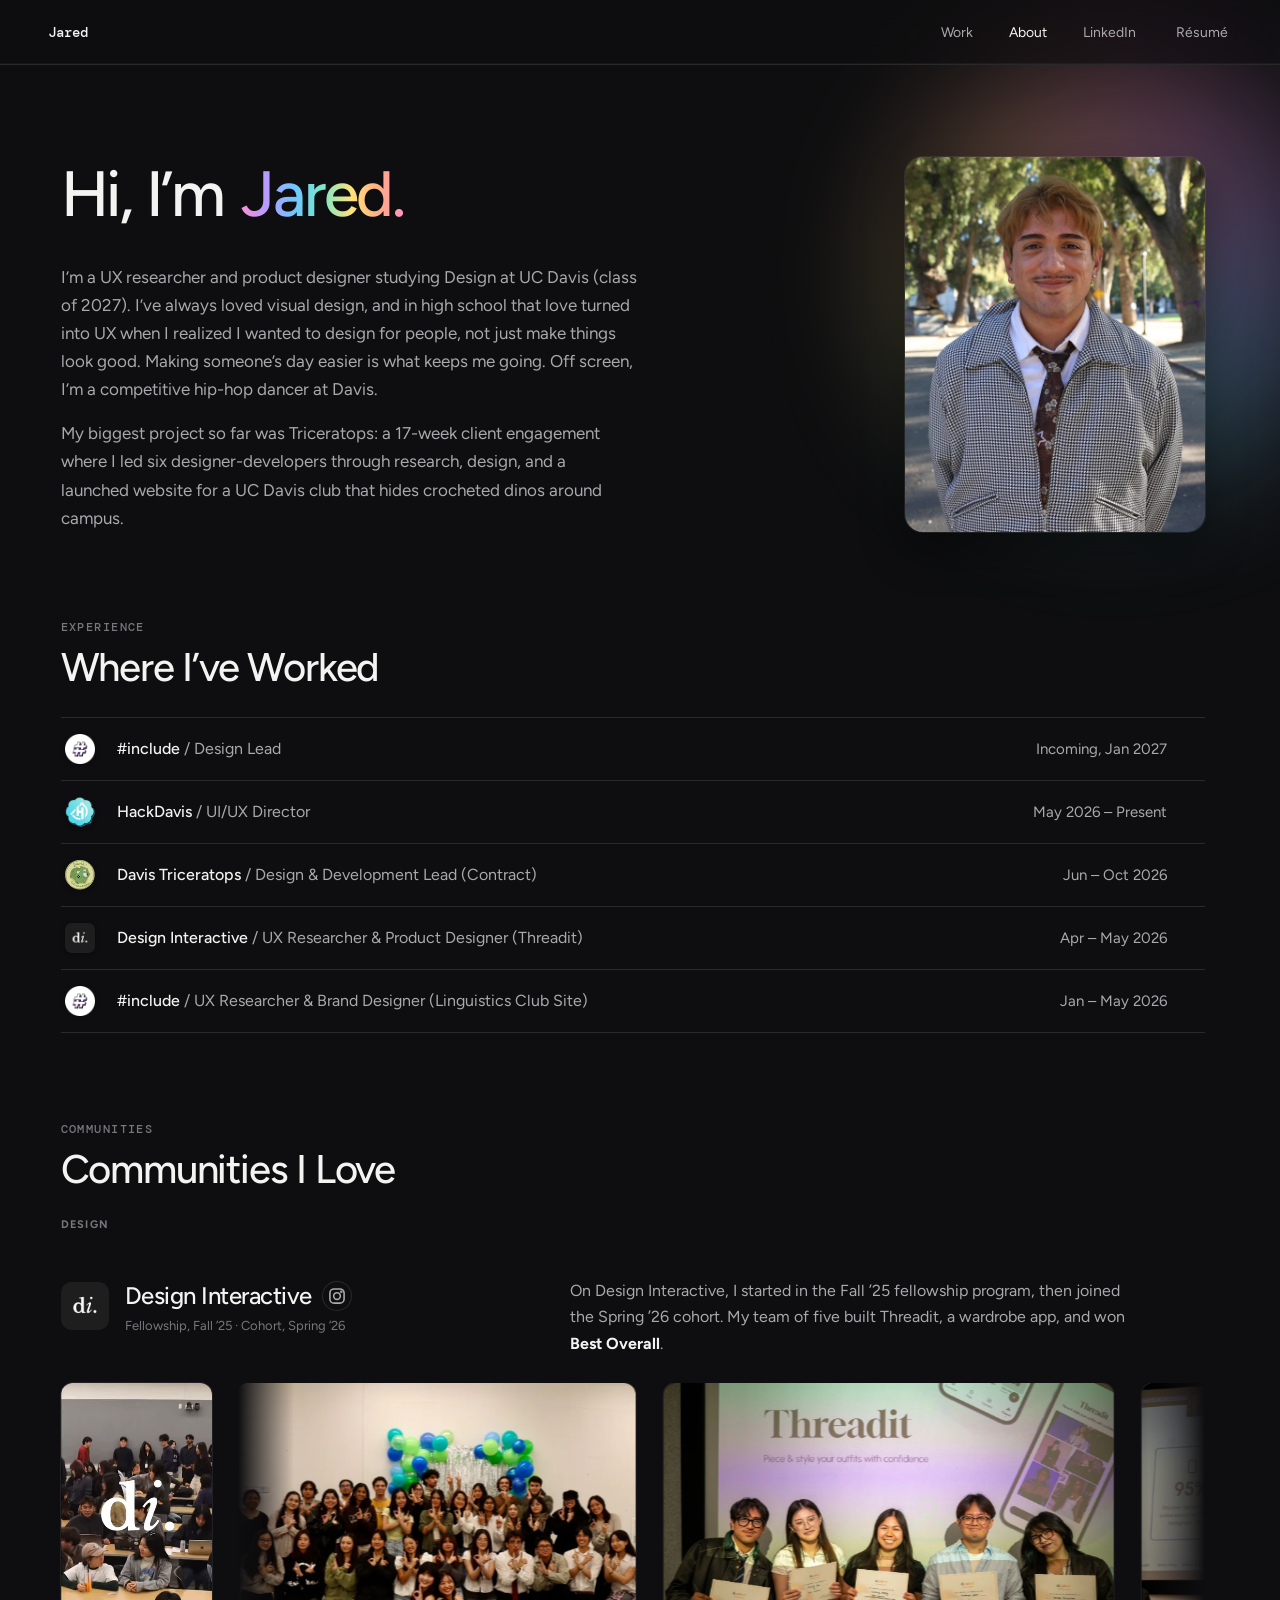
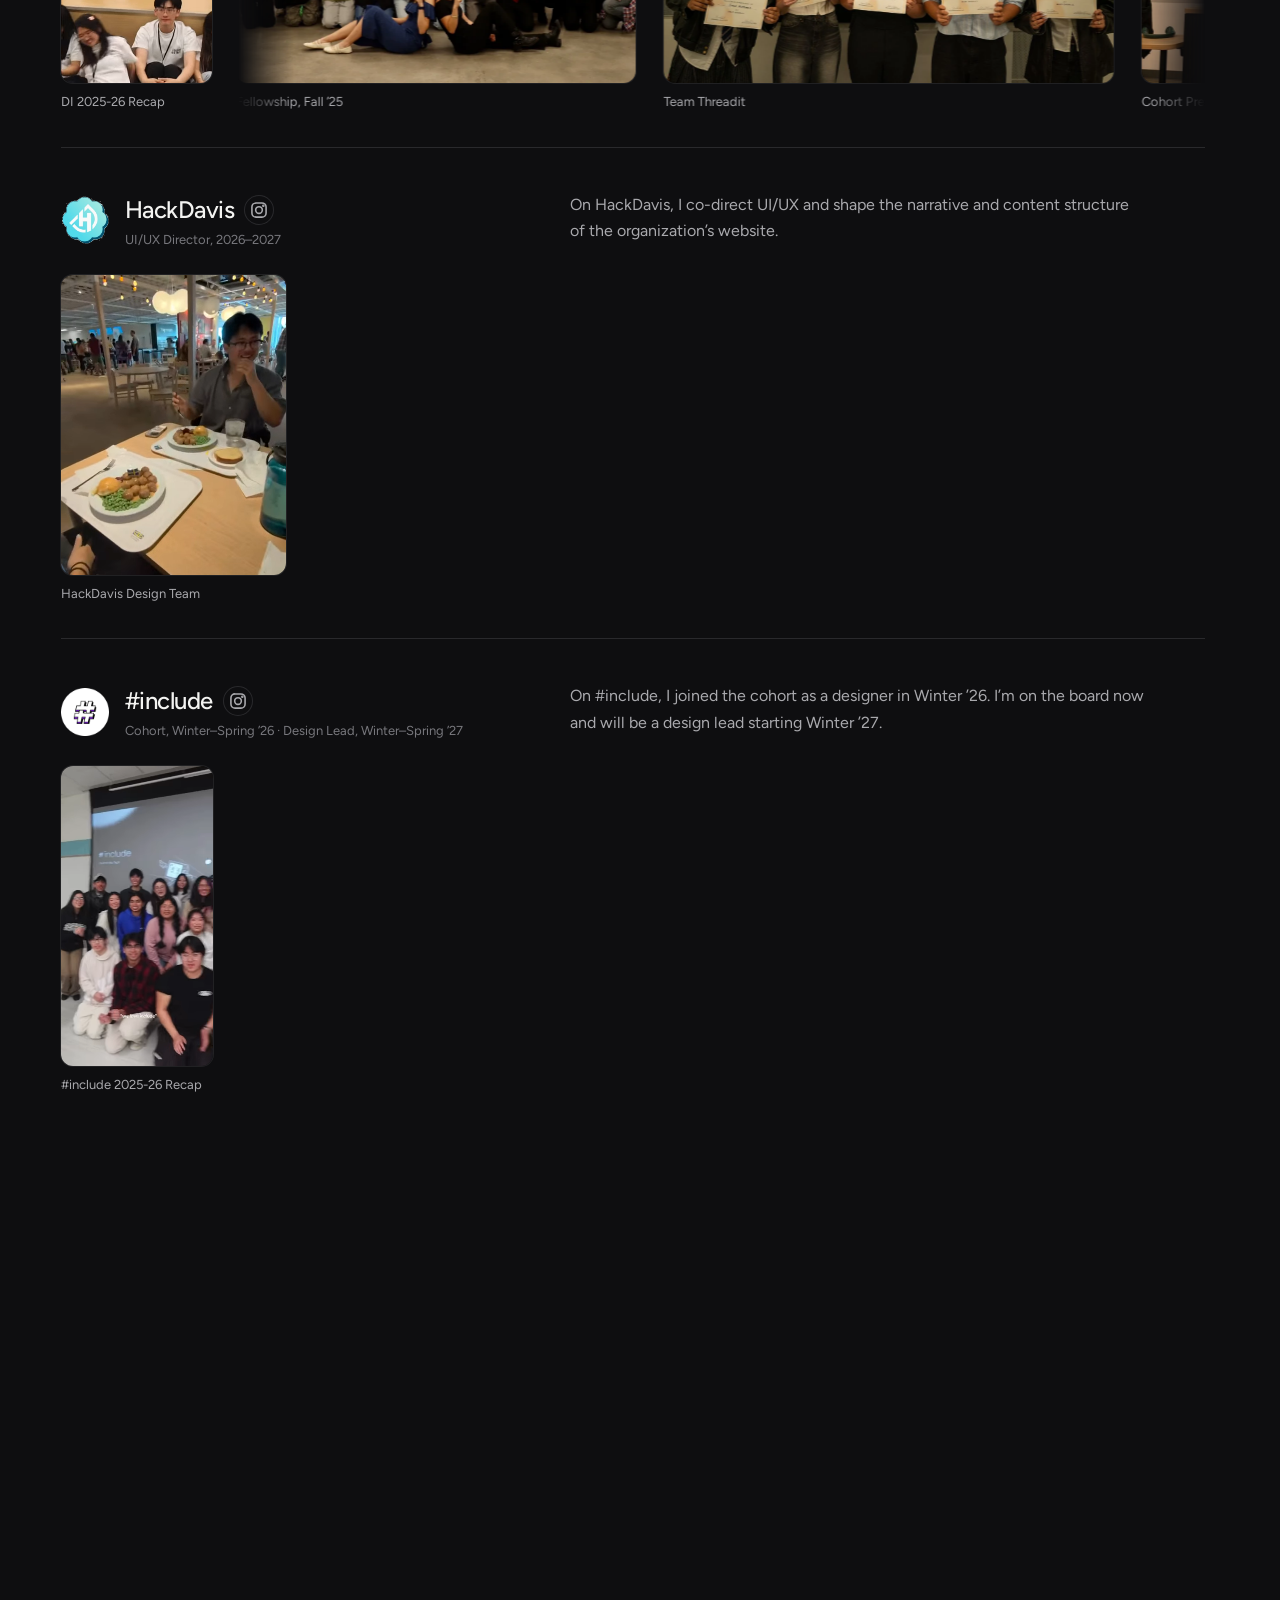
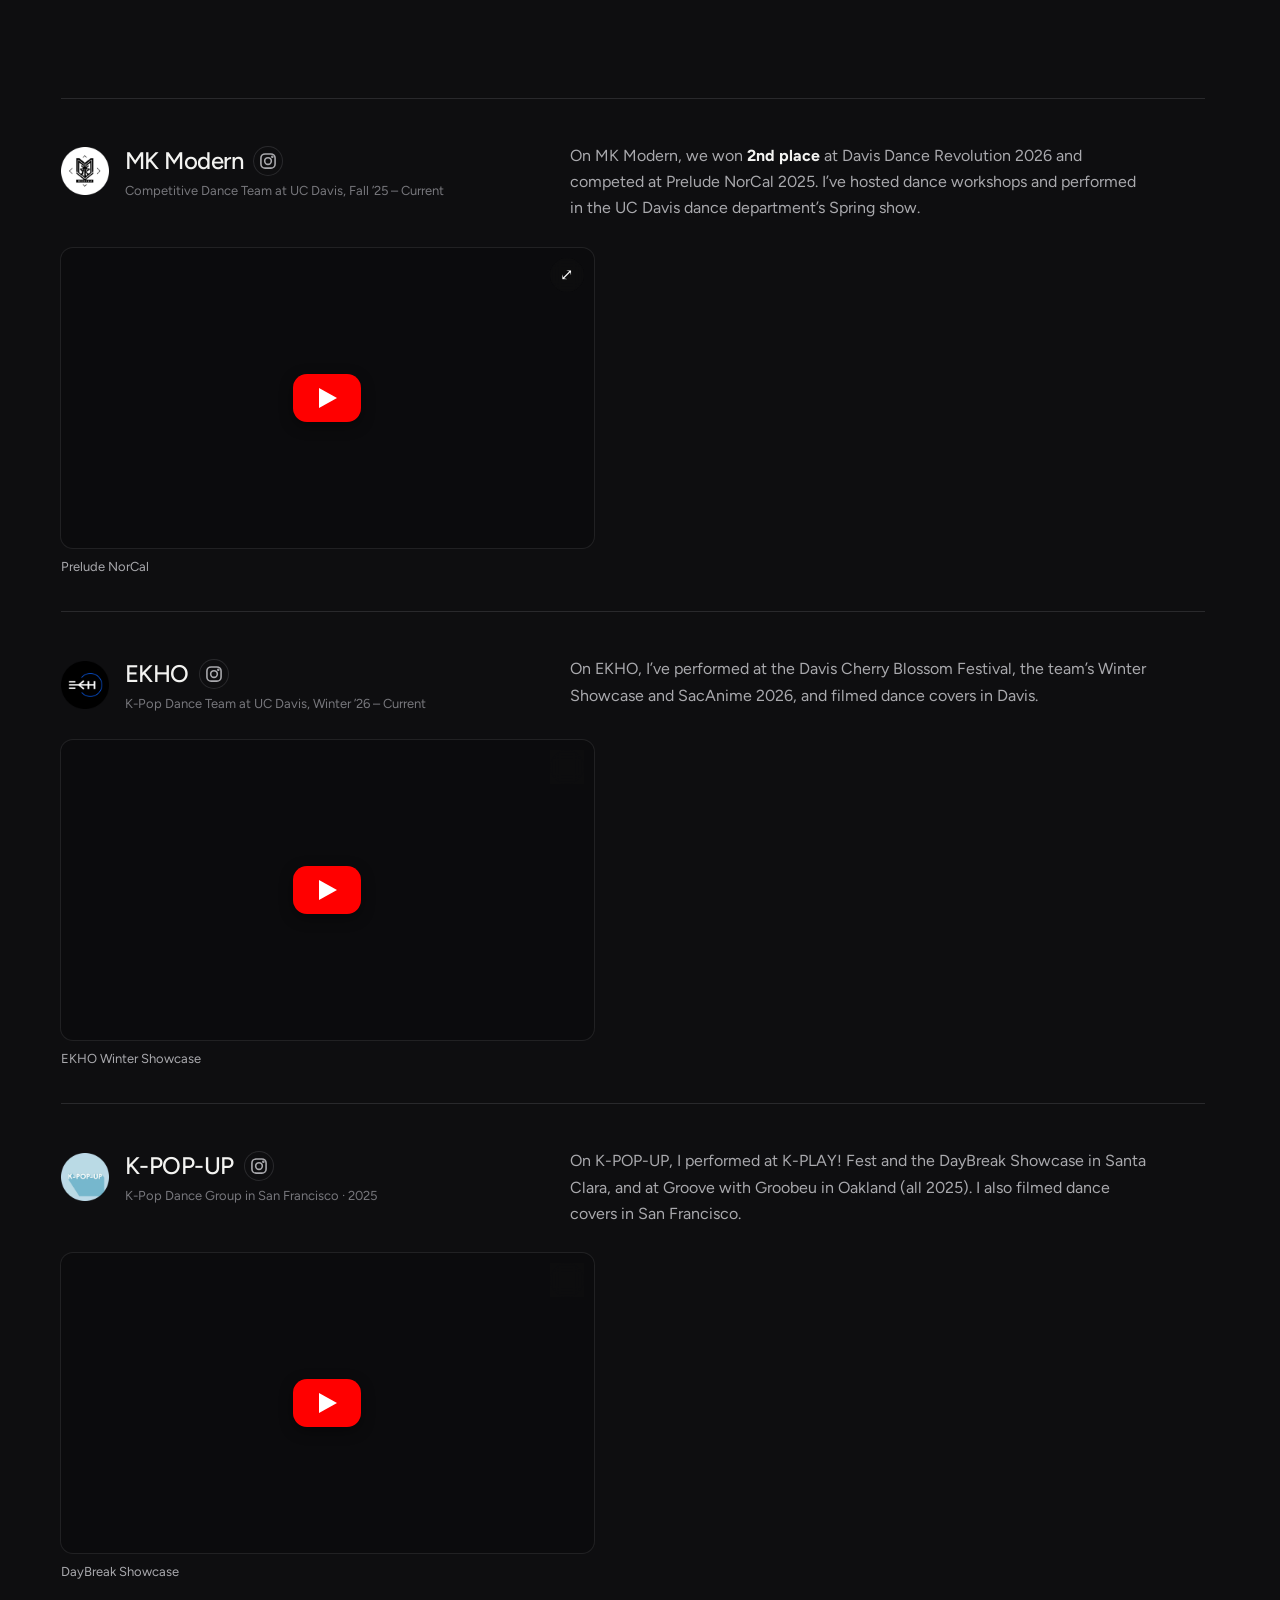
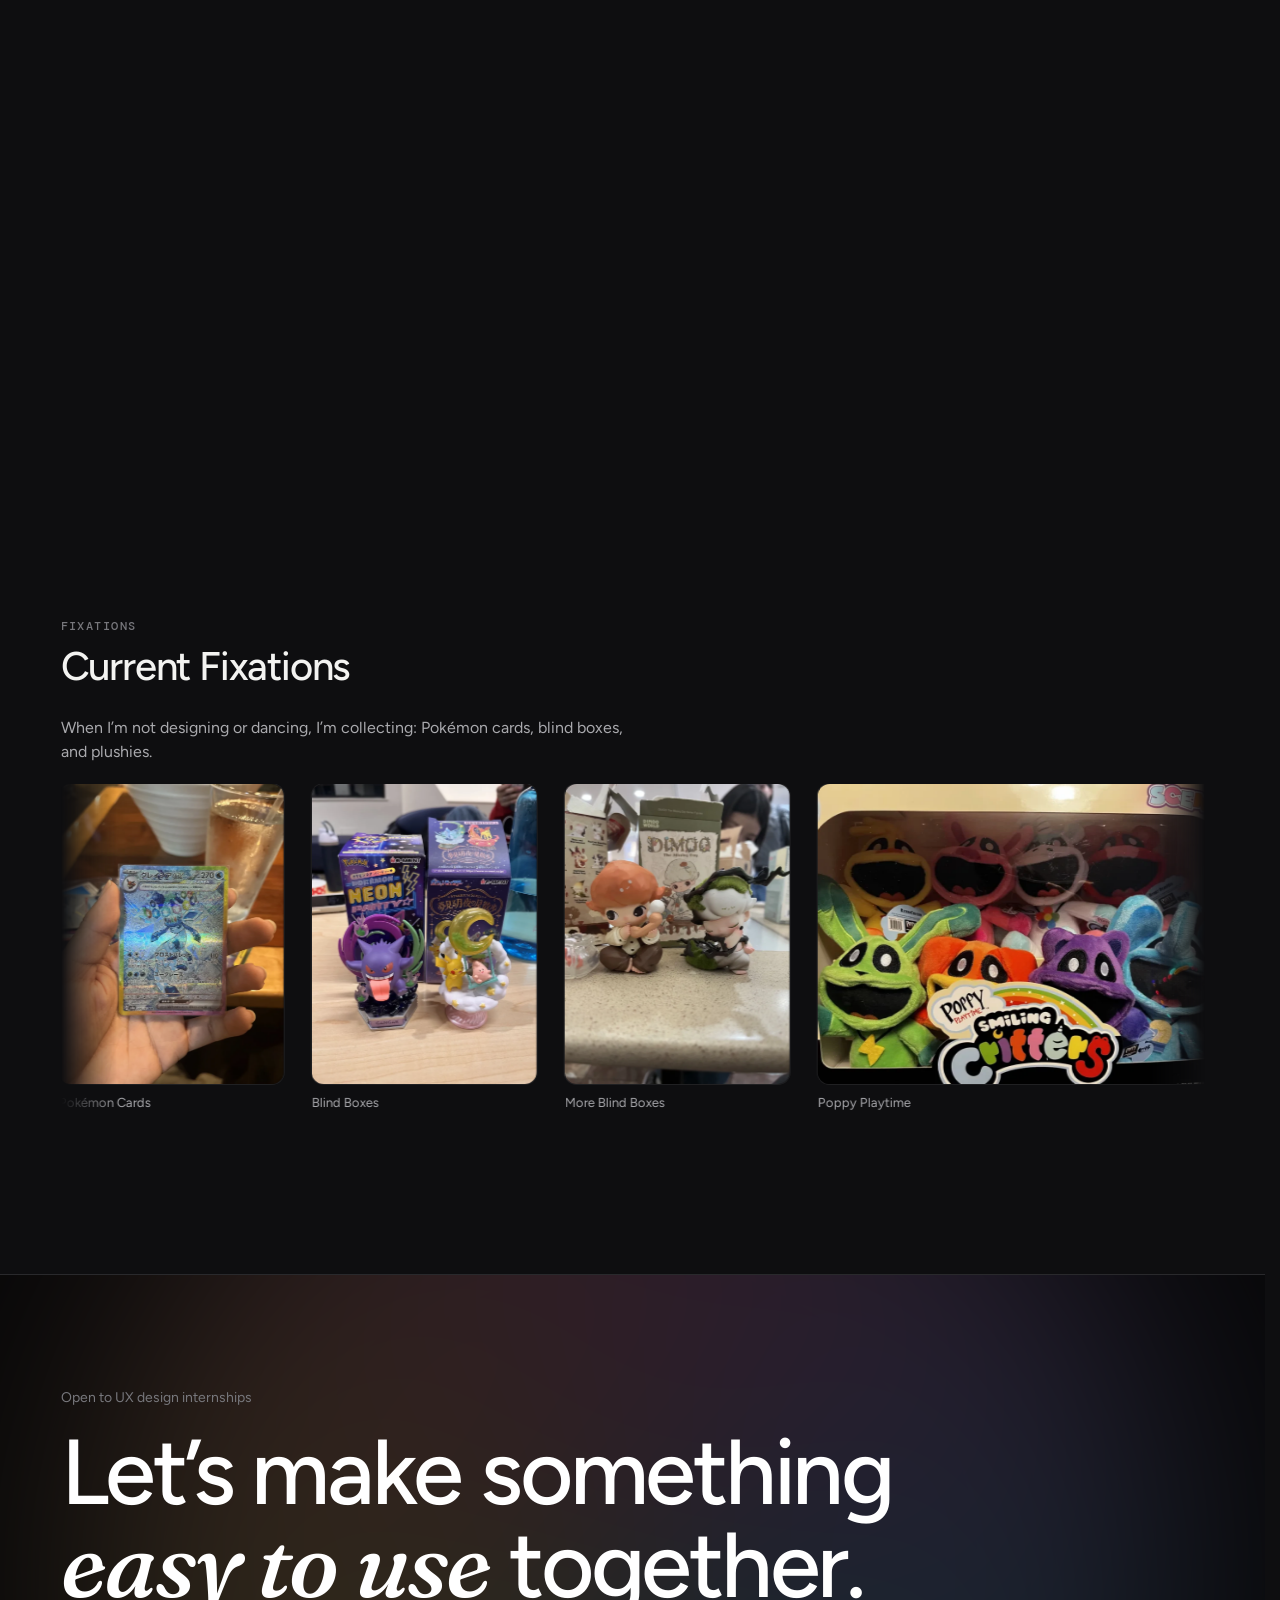
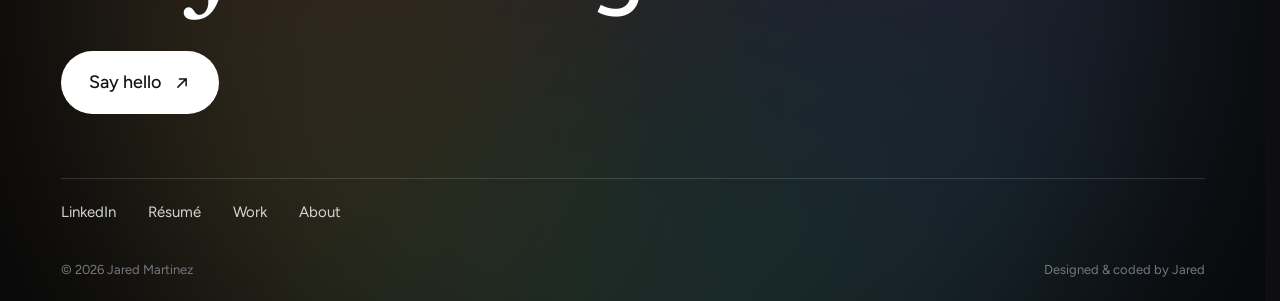
==== commit cbab9cf0: "About: add the NEWKIDZ Season 1 Team photo Co-Authored-By: Claude Sonnet 5.5 <noreply@anthropic.com>" ====
--- a/about.html
+++ b/about.html
@@ -50,7 +50,7 @@
       <h4 class="x-grp reveal">Design</h4>
       <div class="x-cos"><article class="x-co reveal"><div class="x-co-top"><div class="x-co-id"><img class="x-img" src="assets/img/logo-di.png" alt="" aria-hidden="true"><div><h3>Design Interactive<a class="x-ig-ico" href="https://www.instagram.com/davisdesigninteractive/" target="_blank" rel="noopener noreferrer" aria-label="Design Interactive on Instagram"><svg viewBox="0 0 24 24" width="20" height="20" fill="none" stroke="currentColor" stroke-width="1.9" stroke-linecap="round" stroke-linejoin="round" aria-hidden="true"><rect x="3.5" y="3.5" width="17" height="17" rx="5"/><circle cx="12" cy="12" r="4"/><circle cx="17.2" cy="6.8" r=".6" fill="currentColor"/></svg></a></h3><p class="x-c-role">Fellowship, Fall ’25 · Cohort, Spring ’26</p></div></div><div class="x-co-desc"><p>On Design Interactive, I started in the Fall ’25 fellowship program, then joined the Spring ’26 cohort. My team of five built Threadit, a wardrobe app, and won <strong>Best Overall</strong>.</p></div></div><div class="x-co-media has-feat"><figure class="x-m x-pv x-feat" style="--ar:360/712"><div class="x-mf"><video class="clip" data-loop autoplay muted loop playsinline preload="metadata" poster="assets/img/ab-di-reel-poster.webp" aria-label="DI 2025-26 Recap"><source src="assets/video/ab-di-reel.webm" type="video/webm"><source src="assets/video/ab-di-reel.mp4" type="video/mp4"></video></div><figcaption>DI 2025-26 Recap</figcaption></figure><div class="x-car" data-car><div class="x-car-track"><figure class="x-m" style="--ar:960/720"><div class="x-mf"><img src="assets/img/ab-di-fellowship.webp" alt="The Design Interactive fellowship group posing together in front of balloons" loading="lazy" draggable="false" width="960" height="720"></div><figcaption>Fellowship, Fall ’25</figcaption></figure><figure class="x-m" style="--ar:1280/853"><div class="x-mf"><img src="assets/img/ab-di-cohort.webp" alt="Team Threadit holding their certificates in front of the Threadit slide" loading="lazy" draggable="false" width="1280" height="853"></div><figcaption>Team Threadit</figcaption></figure><figure class="x-m" style="--ar:1280/853"><div class="x-mf"><img src="assets/img/ab-di-present.webp" alt="Presenting Threadit on stage" loading="lazy" draggable="false" width="1280" height="853"></div><figcaption>Cohort Presentation Night</figcaption></figure></div></div></div></article><article class="x-co reveal"><div class="x-co-top"><div class="x-co-id"><img class="x-img" src="assets/img/logo-hackdavis.png" alt="" aria-hidden="true"><div><h3>HackDavis<a class="x-ig-ico" href="https://www.instagram.com/hackdavis/" target="_blank" rel="noopener noreferrer" aria-label="HackDavis on Instagram"><svg viewBox="0 0 24 24" width="20" height="20" fill="none" stroke="currentColor" stroke-width="1.9" stroke-linecap="round" stroke-linejoin="round" aria-hidden="true"><rect x="3.5" y="3.5" width="17" height="17" rx="5"/><circle cx="12" cy="12" r="4"/><circle cx="17.2" cy="6.8" r=".6" fill="currentColor"/></svg></a></h3><p class="x-c-role">UI/UX Director, 2026–2027</p></div></div><div class="x-co-desc"><p>On HackDavis, I co-direct UI/UX and shape the narrative and content structure of the organization’s website.</p></div></div><div class="x-co-media has-feat"><figure class="x-m x-pv x-feat" style="--ar:3/4"><div class="x-mf"><video class="clip" data-loop autoplay muted loop playsinline preload="metadata" poster="assets/img/ab-hackdavis-poster.webp" aria-label="HackDavis Design Team"><source src="assets/video/ab-hackdavis.webm" type="video/webm"><source src="assets/video/ab-hackdavis.mp4" type="video/mp4"></video></div><figcaption>HackDavis Design Team</figcaption></figure><div class="x-car" data-car><div class="x-car-track"><figure class="x-m" style="--ar:1536/1152"><div class="x-mf"><img src="assets/img/ab-hd-1.webp" alt="HackDavis members posing at a table at a restaurant" loading="lazy" draggable="false" width="1536" height="1152"></div><figcaption>HackDavis Team Social</figcaption></figure><figure class="x-m" style="--ar:767/1024"><div class="x-mf"><img src="assets/img/ab-hd-2.webp" alt="HackDavis members chatting in a furniture showroom" loading="lazy" draggable="false" width="767" height="1024"></div><figcaption>IKEA Social</figcaption></figure><figure class="x-m" style="--ar:768/1024"><div class="x-mf"><img src="assets/img/ab-hd-3.webp" alt="A HackDavis member reading a note while teammates look on" loading="lazy" draggable="false" width="768" height="1024"></div><figcaption>IKEA Social</figcaption></figure></div></div></div></article><article class="x-co reveal"><div class="x-co-top"><div class="x-co-id"><img class="x-img" src="assets/img/logo-include.png" alt="" aria-hidden="true"><div><h3>#include<a class="x-ig-ico" href="https://www.instagram.com/includedavis/" target="_blank" rel="noopener noreferrer" aria-label="#include on Instagram"><svg viewBox="0 0 24 24" width="20" height="20" fill="none" stroke="currentColor" stroke-width="1.9" stroke-linecap="round" stroke-linejoin="round" aria-hidden="true"><rect x="3.5" y="3.5" width="17" height="17" rx="5"/><circle cx="12" cy="12" r="4"/><circle cx="17.2" cy="6.8" r=".6" fill="currentColor"/></svg></a></h3><p class="x-c-role">Cohort, Winter–Spring ’26 · Design Lead, Winter–Spring ’27</p></div></div><div class="x-co-desc"><p>On #include, I joined the cohort as a designer in Winter ’26. I’m on the board now and will be a design lead starting Winter ’27.</p></div></div><div class="x-co-media has-feat"><figure class="x-m x-pv x-feat" style="--ar:360/706"><div class="x-mf"><video class="clip" data-loop autoplay muted loop playsinline preload="metadata" poster="assets/img/ab-include-reel-poster.webp" aria-label="#include 2025-26 Recap"><source src="assets/video/ab-include-reel.webm" type="video/webm"><source src="assets/video/ab-include-reel.mp4" type="video/mp4"></video></div><figcaption>#include 2025-26 Recap</figcaption></figure><div class="x-car" data-car><div class="x-car-track"><figure class="x-m" style="--ar:1536/1024"><div class="x-mf"><img src="assets/img/ab-include-3.webp" alt="The #include team standing together on a tree-lined campus road" loading="lazy" draggable="false" width="1536" height="1024"></div><figcaption>2026-2027 Board</figcaption></figure><figure class="x-m" style="--ar:683/1024"><div class="x-mf"><img src="assets/img/ab-include-4.webp" alt="Members of #include laughing together around a laptop" loading="lazy" draggable="false" width="683" height="1024"></div><figcaption>Design Leads 2026-2027</figcaption></figure><figure class="x-m" style="--ar:767/1024"><div class="x-mf"><img src="assets/img/ab-include-5.webp" alt="The #include design team posing at a table in a classroom" loading="lazy" draggable="false" width="767" height="1024"></div><figcaption>Linguistics Club Cohort Team</figcaption></figure><figure class="x-m" style="--ar:1280/855"><div class="x-mf"><img src="assets/img/ab-include-2.webp" alt="The #include cohort posing in a classroom" loading="lazy" draggable="false" width="1280" height="855"></div><figcaption>2026 Winter-Spring Cohort</figcaption></figure></div></div></div></article></div>
       <h4 class="x-grp reveal">Off the Clock</h4>
-      <div class="x-cos"><article class="x-co reveal"><div class="x-co-top"><div class="x-co-id"><img class="x-img" src="assets/img/logo-newkidz.png" alt="" aria-hidden="true"><div><h3>NEWKIDZ<a class="x-ig-ico" href="https://www.instagram.com/newkidz.nkz/" target="_blank" rel="noopener noreferrer" aria-label="NEWKIDZ on Instagram"><svg viewBox="0 0 24 24" width="20" height="20" fill="none" stroke="currentColor" stroke-width="1.9" stroke-linecap="round" stroke-linejoin="round" aria-hidden="true"><rect x="3.5" y="3.5" width="17" height="17" rx="5"/><circle cx="12" cy="12" r="4"/><circle cx="17.2" cy="6.8" r=".6" fill="currentColor"/></svg></a></h3><p class="x-c-role">Competitive Dance Team in Sacramento, Summer ’26 – Current</p></div></div><div class="x-co-desc"><p>With NEWKIDZ, we’ve won <strong>1st place</strong> at K-PLAY! Offs in Santa Clara and at KP International in Rancho Cordova (both 2026). I’ve also filmed dance covers in Sacramento and <strong>headlined</strong> at SacAnime 2026.</p></div></div><div class="x-co-media has-feat"><figure class="x-m x-yt x-feat" style="--ar:16/9"><div class="x-mf"><a class="x-vid" href="https://www.youtube.com/watch?v=4xDZyEE0aps" data-yt="4xDZyEE0aps" data-autoplay target="_blank" rel="noopener noreferrer" aria-label="Play: K-PLAY! Offs Dance Competition"><img src="https://i.ytimg.com/vi/4xDZyEE0aps/maxresdefault.jpg" alt="" loading="lazy" draggable="false" onerror="var f=this.dataset.f|0;if(f==0){this.dataset.f=1;this.src='https://i.ytimg.com/vi/4xDZyEE0aps/sddefault.jpg'}else if(f==1){this.dataset.f=2;this.src='https://i.ytimg.com/vi/4xDZyEE0aps/hqdefault.jpg'}else{this.remove()}"><span class="x-play" aria-hidden="true"></span></a><button class="x-hit" type="button" aria-label="Expand video"></button><span class="x-expand" aria-hidden="true">⤢</span></div><figcaption>K-PLAY! Offs Dance Competition</figcaption></figure><div class="x-car" data-car><div class="x-car-track"><figure class="x-m" style="--ar:810/1450"><div class="x-mf"><img src="assets/img/ab-newkidz.webp" alt="NEWKIDZ team members posing on a gym floor in red" loading="lazy" draggable="false" width="810" height="1450"></div><figcaption>K-PLAY! Offs Team</figcaption></figure><figure class="x-m x-yt" style="--ar:16/9"><div class="x-mf"><a class="x-vid" href="https://www.youtube.com/watch?v=G6zW-KF57Dw" data-yt="G6zW-KF57Dw" target="_blank" rel="noopener noreferrer" aria-label="Play: BAD - ATEEZ Dance Cover"><img src="https://i.ytimg.com/vi/G6zW-KF57Dw/maxresdefault.jpg" alt="" loading="lazy" draggable="false" onerror="var f=this.dataset.f|0;if(f==0){this.dataset.f=1;this.src='https://i.ytimg.com/vi/G6zW-KF57Dw/sddefault.jpg'}else if(f==1){this.dataset.f=2;this.src='https://i.ytimg.com/vi/G6zW-KF57Dw/hqdefault.jpg'}else{this.remove()}"><span class="x-play" aria-hidden="true"></span></a></div><figcaption>BAD - ATEEZ Dance Cover</figcaption></figure></div></div></div></article><article class="x-co reveal"><div class="x-co-top"><div class="x-co-id"><img class="x-img" src="assets/img/logo-mkmodern.png" alt="" aria-hidden="true"><div><h3>MK Modern<a class="x-ig-ico" href="https://www.instagram.com/mkmodern/" target="_blank" rel="noopener noreferrer" aria-label="MK Modern on Instagram"><svg viewBox="0 0 24 24" width="20" height="20" fill="none" stroke="currentColor" stroke-width="1.9" stroke-linecap="round" stroke-linejoin="round" aria-hidden="true"><rect x="3.5" y="3.5" width="17" height="17" rx="5"/><circle cx="12" cy="12" r="4"/><circle cx="17.2" cy="6.8" r=".6" fill="currentColor"/></svg></a></h3><p class="x-c-role">Competitive Dance Team at UC Davis, Fall ’25 – Current</p></div></div><div class="x-co-desc"><p>On MK Modern, we won <strong>2nd place</strong> at Davis Dance Revolution 2026 and competed at Prelude NorCal 2025. I’ve hosted dance workshops and performed in the UC Davis dance department’s Spring show.</p></div></div><div class="x-co-media has-feat"><figure class="x-m x-yt x-feat" style="--ar:16/9"><div class="x-mf"><a class="x-vid" href="https://www.youtube.com/watch?v=GJey87ZkhEk" data-yt="GJey87ZkhEk" data-autoplay target="_blank" rel="noopener noreferrer" aria-label="Play: Prelude NorCal"><img src="https://i.ytimg.com/vi/GJey87ZkhEk/maxresdefault.jpg" alt="" loading="lazy" draggable="false" onerror="var f=this.dataset.f|0;if(f==0){this.dataset.f=1;this.src='https://i.ytimg.com/vi/GJey87ZkhEk/sddefault.jpg'}else if(f==1){this.dataset.f=2;this.src='https://i.ytimg.com/vi/GJey87ZkhEk/hqdefault.jpg'}else{this.remove()}"><span class="x-play" aria-hidden="true"></span></a><button class="x-hit" type="button" aria-label="Expand video"></button><span class="x-expand" aria-hidden="true">⤢</span></div><figcaption>Prelude NorCal</figcaption></figure><div class="x-car" data-car><div class="x-car-track"><figure class="x-m" style="--ar:932/700"><div class="x-mf"><img src="assets/img/ab-mk-1.webp" alt="MK Modern members posing at night" loading="lazy" draggable="false" width="932" height="700"></div><figcaption>DDR Team</figcaption></figure><figure class="x-m" style="--ar:526/346"><div class="x-mf"><img src="assets/img/ab-mk-2.webp" alt="MK Modern members in white shirts and red ties" loading="lazy" draggable="false" width="526" height="346"></div><figcaption>Prelude Team</figcaption></figure><figure class="x-m x-yt" style="--ar:16/9"><div class="x-mf"><a class="x-vid" href="https://www.youtube.com/watch?v=SHLrVopWMoc" data-yt="SHLrVopWMoc" target="_blank" rel="noopener noreferrer" aria-label="Play: Davis Dance Revolution Dance Competition"><img src="https://i.ytimg.com/vi/SHLrVopWMoc/maxresdefault.jpg" alt="" loading="lazy" draggable="false" onerror="var f=this.dataset.f|0;if(f==0){this.dataset.f=1;this.src='https://i.ytimg.com/vi/SHLrVopWMoc/sddefault.jpg'}else if(f==1){this.dataset.f=2;this.src='https://i.ytimg.com/vi/SHLrVopWMoc/hqdefault.jpg'}else{this.remove()}"><span class="x-play" aria-hidden="true"></span></a></div><figcaption>Davis Dance Revolution Dance Competition</figcaption></figure></div></div></div></article><article class="x-co reveal"><div class="x-co-top"><div class="x-co-id"><img class="x-img" src="assets/img/logo-ekho.png" alt="" aria-hidden="true"><div><h3>EKHO<a class="x-ig-ico" href="https://www.instagram.com/ekho.dance/" target="_blank" rel="noopener noreferrer" aria-label="EKHO on Instagram"><svg viewBox="0 0 24 24" width="20" height="20" fill="none" stroke="currentColor" stroke-width="1.9" stroke-linecap="round" stroke-linejoin="round" aria-hidden="true"><rect x="3.5" y="3.5" width="17" height="17" rx="5"/><circle cx="12" cy="12" r="4"/><circle cx="17.2" cy="6.8" r=".6" fill="currentColor"/></svg></a></h3><p class="x-c-role">K-Pop Dance Team at UC Davis, Winter ’26 – Current</p></div></div><div class="x-co-desc"><p>On EKHO, I’ve performed at the Davis Cherry Blossom Festival, the team’s Winter Showcase and SacAnime 2026, and filmed dance covers in Davis.</p></div></div><div class="x-co-media has-feat"><figure class="x-m x-yt x-feat" style="--ar:16/9"><div class="x-mf"><a class="x-vid" href="https://www.youtube.com/watch?v=TrWcjJXR0es" data-yt="TrWcjJXR0es" data-autoplay target="_blank" rel="noopener noreferrer" aria-label="Play: EKHO Winter Showcase"><img src="https://i.ytimg.com/vi/TrWcjJXR0es/maxresdefault.jpg" alt="" loading="lazy" draggable="false" onerror="var f=this.dataset.f|0;if(f==0){this.dataset.f=1;this.src='https://i.ytimg.com/vi/TrWcjJXR0es/sddefault.jpg'}else if(f==1){this.dataset.f=2;this.src='https://i.ytimg.com/vi/TrWcjJXR0es/hqdefault.jpg'}else{this.remove()}"><span class="x-play" aria-hidden="true"></span></a><button class="x-hit" type="button" aria-label="Expand video"></button><span class="x-expand" aria-hidden="true">⤢</span></div><figcaption>EKHO Winter Showcase</figcaption></figure><div class="x-car" data-car><div class="x-car-track"><figure class="x-m" style="--ar:1656/1242"><div class="x-mf"><img src="assets/img/ab-ekho-1.webp" alt="The EKHO team after their showcase" loading="lazy" draggable="false" width="1656" height="1242"></div><figcaption>EKHO Winter Showcase Cast</figcaption></figure><figure class="x-m" style="--ar:2000/1125"><div class="x-mf"><img src="assets/img/ab-ekho-2.webp" alt="EKHO dancers performing on a red stage" loading="lazy" draggable="false" width="2000" height="1125"></div><figcaption>Me During Winter Showcase</figcaption></figure><figure class="x-m x-yt" style="--ar:16/9"><div class="x-mf"><a class="x-vid" href="https://www.youtube.com/watch?v=g5Njkk2mMac" data-yt="g5Njkk2mMac" target="_blank" rel="noopener noreferrer" aria-label="Play: IVE - Bang Bang Dance Cover"><img src="https://i.ytimg.com/vi/g5Njkk2mMac/maxresdefault.jpg" alt="" loading="lazy" draggable="false" onerror="var f=this.dataset.f|0;if(f==0){this.dataset.f=1;this.src='https://i.ytimg.com/vi/g5Njkk2mMac/sddefault.jpg'}else if(f==1){this.dataset.f=2;this.src='https://i.ytimg.com/vi/g5Njkk2mMac/hqdefault.jpg'}else{this.remove()}"><span class="x-play" aria-hidden="true"></span></a></div><figcaption>IVE - Bang Bang Dance Cover</figcaption></figure></div></div></div></article><article class="x-co reveal"><div class="x-co-top"><div class="x-co-id"><img class="x-img" src="assets/img/logo-kpopup.png" alt="" aria-hidden="true"><div><h3>K-POP-UP<a class="x-ig-ico" href="https://www.instagram.com/kpopupsf/" target="_blank" rel="noopener noreferrer" aria-label="K-POP-UP on Instagram"><svg viewBox="0 0 24 24" width="20" height="20" fill="none" stroke="currentColor" stroke-width="1.9" stroke-linecap="round" stroke-linejoin="round" aria-hidden="true"><rect x="3.5" y="3.5" width="17" height="17" rx="5"/><circle cx="12" cy="12" r="4"/><circle cx="17.2" cy="6.8" r=".6" fill="currentColor"/></svg></a></h3><p class="x-c-role">K-Pop Dance Group in San Francisco · 2025</p></div></div><div class="x-co-desc"><p>On K-POP-UP, I performed at K-PLAY! Fest and the DayBreak Showcase in Santa Clara, and at Groove with Groobeu in Oakland (all 2025). I also filmed dance covers in San Francisco.</p></div></div><div class="x-co-media has-feat"><figure class="x-m x-yt x-feat" style="--ar:16/9"><div class="x-mf"><a class="x-vid" href="https://www.youtube.com/watch?v=i_hTtH6LqvQ" data-yt="i_hTtH6LqvQ" data-autoplay target="_blank" rel="noopener noreferrer" aria-label="Play: DayBreak Showcase"><img src="https://i.ytimg.com/vi/i_hTtH6LqvQ/maxresdefault.jpg" alt="" loading="lazy" draggable="false" onerror="var f=this.dataset.f|0;if(f==0){this.dataset.f=1;this.src='https://i.ytimg.com/vi/i_hTtH6LqvQ/sddefault.jpg'}else if(f==1){this.dataset.f=2;this.src='https://i.ytimg.com/vi/i_hTtH6LqvQ/hqdefault.jpg'}else{this.remove()}"><span class="x-play" aria-hidden="true"></span></a><button class="x-hit" type="button" aria-label="Expand video"></button><span class="x-expand" aria-hidden="true">⤢</span></div><figcaption>DayBreak Showcase</figcaption></figure><div class="x-car" data-car><div class="x-car-track"><figure class="x-m" style="--ar:2000/1125"><div class="x-mf"><img src="assets/img/ab-kpopup.webp" alt="K-POP-UP members posing together in white" loading="lazy" draggable="false" width="2000" height="1125"></div><figcaption>K-PLAY! Fest Cast</figcaption></figure><figure class="x-m x-yt" style="--ar:16/9"><div class="x-mf"><a class="x-vid" href="https://www.youtube.com/watch?v=08DUPmwqE5k" data-yt="08DUPmwqE5k" target="_blank" rel="noopener noreferrer" aria-label="Play: XG - In The Rain Dance Cover"><img src="https://i.ytimg.com/vi/08DUPmwqE5k/maxresdefault.jpg" alt="" loading="lazy" draggable="false" onerror="var f=this.dataset.f|0;if(f==0){this.dataset.f=1;this.src='https://i.ytimg.com/vi/08DUPmwqE5k/sddefault.jpg'}else if(f==1){this.dataset.f=2;this.src='https://i.ytimg.com/vi/08DUPmwqE5k/hqdefault.jpg'}else{this.remove()}"><span class="x-play" aria-hidden="true"></span></a></div><figcaption>XG - In The Rain Dance Cover</figcaption></figure></div></div></div></article><article class="x-co reveal"><div class="x-co-top"><div class="x-co-id"><img class="x-img" src="assets/img/logo-kcon.png" alt="" aria-hidden="true"><div><h3>KCON LA<a class="x-ig-ico" href="https://www.instagram.com/kconusa/" target="_blank" rel="noopener noreferrer" aria-label="KCON LA on Instagram"><svg viewBox="0 0 24 24" width="20" height="20" fill="none" stroke="currentColor" stroke-width="1.9" stroke-linecap="round" stroke-linejoin="round" aria-hidden="true"><rect x="3.5" y="3.5" width="17" height="17" rx="5"/><circle cx="12" cy="12" r="4"/><circle cx="17.2" cy="6.8" r=".6" fill="currentColor"/></svg></a></h3><p class="x-c-role">Dream Stage Dancer · 2025 and 2026</p></div></div><div class="x-co-desc"><p>As a two-time KCON LA Dream Stage performer, I danced with MONSTA X in 2025 and TOMORROW X TOGETHER in 2026 at Crypto.com Arena in Los Angeles.</p></div></div><div class="x-co-media has-feat"><figure class="x-m x-yt x-feat" style="--ar:16/9"><div class="x-mf"><a class="x-vid" href="https://www.youtube.com/watch?v=RqD84ooF-S4" data-yt="RqD84ooF-S4" data-autoplay target="_blank" rel="noopener noreferrer" aria-label="Play: TOMORROW X TOGETHER (TXT) Dream Stage"><img src="https://i.ytimg.com/vi/RqD84ooF-S4/maxresdefault.jpg" alt="" loading="lazy" draggable="false" onerror="var f=this.dataset.f|0;if(f==0){this.dataset.f=1;this.src='https://i.ytimg.com/vi/RqD84ooF-S4/sddefault.jpg'}else if(f==1){this.dataset.f=2;this.src='https://i.ytimg.com/vi/RqD84ooF-S4/hqdefault.jpg'}else{this.remove()}"><span class="x-play" aria-hidden="true"></span></a><button class="x-hit" type="button" aria-label="Expand video"></button><span class="x-expand" aria-hidden="true">⤢</span></div><figcaption>TOMORROW X TOGETHER (TXT) Dream Stage</figcaption></figure><div class="x-car" data-car><div class="x-car-track"><figure class="x-m" style="--ar:361/482"><div class="x-mf"><a class="x-fan" href="https://www.instagram.com/p/DcN9qo4N4AT/" target="_blank" rel="noopener noreferrer" aria-label="Fancam of Me on TXT Dream Stage: open on Instagram"></a><img src="assets/img/ab-kcon-txt-fan.webp" alt="A fancam still of Jared on stage at KCON LA 2026" loading="lazy" draggable="false" width="361" height="482"></div><figcaption>Fancam of Me on TXT Dream Stage</figcaption></figure><figure class="x-m" style="--ar:2000/1333"><div class="x-mf"><img src="assets/img/ab-kcon-txt.webp" alt="The full stage at KCON LA 2026 with the dancers posing" loading="lazy" draggable="false" width="2000" height="1333"></div><figcaption>KCON LA 2026</figcaption></figure><figure class="x-m" style="--ar:1080/655"><div class="x-mf"><a class="x-fan" href="https://www.instagram.com/p/DNKkPEmutX_/" target="_blank" rel="noopener noreferrer" aria-label="Fancam of Me on MONSTA X Dream Stage: open on Instagram"></a><img src="assets/img/ab-kcon-mx-fan.webp" alt="A still from the KCON LA 2025 fancam" loading="lazy" draggable="false" width="1080" height="655"></div><figcaption>Fancam of Me on MONSTA X Dream Stage</figcaption></figure><figure class="x-m" style="--ar:1170/775"><div class="x-mf"><img src="assets/img/ab-kcon-mx.webp" alt="The full stage at KCON LA 2025 with the dancers posing" loading="lazy" draggable="false" width="1170" height="775"></div><figcaption>KCON LA 2025</figcaption></figure><figure class="x-m x-yt" style="--ar:16/9"><div class="x-mf"><a class="x-vid" href="https://www.youtube.com/watch?v=-UCI0qFVW2M" data-yt="-UCI0qFVW2M" target="_blank" rel="noopener noreferrer" aria-label="Play: MONSTA X Dream Stage"><img src="https://i.ytimg.com/vi/-UCI0qFVW2M/maxresdefault.jpg" alt="" loading="lazy" draggable="false" onerror="var f=this.dataset.f|0;if(f==0){this.dataset.f=1;this.src='https://i.ytimg.com/vi/-UCI0qFVW2M/sddefault.jpg'}else if(f==1){this.dataset.f=2;this.src='https://i.ytimg.com/vi/-UCI0qFVW2M/hqdefault.jpg'}else{this.remove()}"><span class="x-play" aria-hidden="true"></span></a></div><figcaption>MONSTA X Dream Stage</figcaption></figure></div></div></div></article></div>
+      <div class="x-cos"><article class="x-co reveal"><div class="x-co-top"><div class="x-co-id"><img class="x-img" src="assets/img/logo-newkidz.png" alt="" aria-hidden="true"><div><h3>NEWKIDZ<a class="x-ig-ico" href="https://www.instagram.com/newkidz.nkz/" target="_blank" rel="noopener noreferrer" aria-label="NEWKIDZ on Instagram"><svg viewBox="0 0 24 24" width="20" height="20" fill="none" stroke="currentColor" stroke-width="1.9" stroke-linecap="round" stroke-linejoin="round" aria-hidden="true"><rect x="3.5" y="3.5" width="17" height="17" rx="5"/><circle cx="12" cy="12" r="4"/><circle cx="17.2" cy="6.8" r=".6" fill="currentColor"/></svg></a></h3><p class="x-c-role">Competitive Dance Team in Sacramento, Summer ’26 – Current</p></div></div><div class="x-co-desc"><p>With NEWKIDZ, we’ve won <strong>1st place</strong> at K-PLAY! Offs in Santa Clara and at KP International in Rancho Cordova (both 2026). I’ve also filmed dance covers in Sacramento and <strong>headlined</strong> at SacAnime 2026.</p></div></div><div class="x-co-media has-feat"><figure class="x-m x-yt x-feat" style="--ar:16/9"><div class="x-mf"><a class="x-vid" href="https://www.youtube.com/watch?v=4xDZyEE0aps" data-yt="4xDZyEE0aps" data-autoplay target="_blank" rel="noopener noreferrer" aria-label="Play: K-PLAY! Offs Dance Competition"><img src="https://i.ytimg.com/vi/4xDZyEE0aps/maxresdefault.jpg" alt="" loading="lazy" draggable="false" onerror="var f=this.dataset.f|0;if(f==0){this.dataset.f=1;this.src='https://i.ytimg.com/vi/4xDZyEE0aps/sddefault.jpg'}else if(f==1){this.dataset.f=2;this.src='https://i.ytimg.com/vi/4xDZyEE0aps/hqdefault.jpg'}else{this.remove()}"><span class="x-play" aria-hidden="true"></span></a><button class="x-hit" type="button" aria-label="Expand video"></button><span class="x-expand" aria-hidden="true">⤢</span></div><figcaption>K-PLAY! Offs Dance Competition</figcaption></figure><div class="x-car" data-car><div class="x-car-track"><figure class="x-m" style="--ar:810/1450"><div class="x-mf"><img src="assets/img/ab-newkidz.webp" alt="NEWKIDZ team members posing on a gym floor in red" loading="lazy" draggable="false" width="810" height="1450"></div><figcaption>K-PLAY! Offs Team</figcaption></figure><figure class="x-m" style="--ar:1040/555"><div class="x-mf"><img src="assets/img/ab-nkz-s1.webp" alt="The NEWKIDZ Season 1 team posing together outside at night" loading="lazy" draggable="false" width="1040" height="555"></div><figcaption>Season 1 Team</figcaption></figure><figure class="x-m x-yt" style="--ar:16/9"><div class="x-mf"><a class="x-vid" href="https://www.youtube.com/watch?v=G6zW-KF57Dw" data-yt="G6zW-KF57Dw" target="_blank" rel="noopener noreferrer" aria-label="Play: BAD - ATEEZ Dance Cover"><img src="https://i.ytimg.com/vi/G6zW-KF57Dw/maxresdefault.jpg" alt="" loading="lazy" draggable="false" onerror="var f=this.dataset.f|0;if(f==0){this.dataset.f=1;this.src='https://i.ytimg.com/vi/G6zW-KF57Dw/sddefault.jpg'}else if(f==1){this.dataset.f=2;this.src='https://i.ytimg.com/vi/G6zW-KF57Dw/hqdefault.jpg'}else{this.remove()}"><span class="x-play" aria-hidden="true"></span></a></div><figcaption>BAD - ATEEZ Dance Cover</figcaption></figure></div></div></div></article><article class="x-co reveal"><div class="x-co-top"><div class="x-co-id"><img class="x-img" src="assets/img/logo-mkmodern.png" alt="" aria-hidden="true"><div><h3>MK Modern<a class="x-ig-ico" href="https://www.instagram.com/mkmodern/" target="_blank" rel="noopener noreferrer" aria-label="MK Modern on Instagram"><svg viewBox="0 0 24 24" width="20" height="20" fill="none" stroke="currentColor" stroke-width="1.9" stroke-linecap="round" stroke-linejoin="round" aria-hidden="true"><rect x="3.5" y="3.5" width="17" height="17" rx="5"/><circle cx="12" cy="12" r="4"/><circle cx="17.2" cy="6.8" r=".6" fill="currentColor"/></svg></a></h3><p class="x-c-role">Competitive Dance Team at UC Davis, Fall ’25 – Current</p></div></div><div class="x-co-desc"><p>On MK Modern, we won <strong>2nd place</strong> at Davis Dance Revolution 2026 and competed at Prelude NorCal 2025. I’ve hosted dance workshops and performed in the UC Davis dance department’s Spring show.</p></div></div><div class="x-co-media has-feat"><figure class="x-m x-yt x-feat" style="--ar:16/9"><div class="x-mf"><a class="x-vid" href="https://www.youtube.com/watch?v=GJey87ZkhEk" data-yt="GJey87ZkhEk" data-autoplay target="_blank" rel="noopener noreferrer" aria-label="Play: Prelude NorCal"><img src="https://i.ytimg.com/vi/GJey87ZkhEk/maxresdefault.jpg" alt="" loading="lazy" draggable="false" onerror="var f=this.dataset.f|0;if(f==0){this.dataset.f=1;this.src='https://i.ytimg.com/vi/GJey87ZkhEk/sddefault.jpg'}else if(f==1){this.dataset.f=2;this.src='https://i.ytimg.com/vi/GJey87ZkhEk/hqdefault.jpg'}else{this.remove()}"><span class="x-play" aria-hidden="true"></span></a><button class="x-hit" type="button" aria-label="Expand video"></button><span class="x-expand" aria-hidden="true">⤢</span></div><figcaption>Prelude NorCal</figcaption></figure><div class="x-car" data-car><div class="x-car-track"><figure class="x-m" style="--ar:932/700"><div class="x-mf"><img src="assets/img/ab-mk-1.webp" alt="MK Modern members posing at night" loading="lazy" draggable="false" width="932" height="700"></div><figcaption>DDR Team</figcaption></figure><figure class="x-m" style="--ar:526/346"><div class="x-mf"><img src="assets/img/ab-mk-2.webp" alt="MK Modern members in white shirts and red ties" loading="lazy" draggable="false" width="526" height="346"></div><figcaption>Prelude Team</figcaption></figure><figure class="x-m x-yt" style="--ar:16/9"><div class="x-mf"><a class="x-vid" href="https://www.youtube.com/watch?v=SHLrVopWMoc" data-yt="SHLrVopWMoc" target="_blank" rel="noopener noreferrer" aria-label="Play: Davis Dance Revolution Dance Competition"><img src="https://i.ytimg.com/vi/SHLrVopWMoc/maxresdefault.jpg" alt="" loading="lazy" draggable="false" onerror="var f=this.dataset.f|0;if(f==0){this.dataset.f=1;this.src='https://i.ytimg.com/vi/SHLrVopWMoc/sddefault.jpg'}else if(f==1){this.dataset.f=2;this.src='https://i.ytimg.com/vi/SHLrVopWMoc/hqdefault.jpg'}else{this.remove()}"><span class="x-play" aria-hidden="true"></span></a></div><figcaption>Davis Dance Revolution Dance Competition</figcaption></figure></div></div></div></article><article class="x-co reveal"><div class="x-co-top"><div class="x-co-id"><img class="x-img" src="assets/img/logo-ekho.png" alt="" aria-hidden="true"><div><h3>EKHO<a class="x-ig-ico" href="https://www.instagram.com/ekho.dance/" target="_blank" rel="noopener noreferrer" aria-label="EKHO on Instagram"><svg viewBox="0 0 24 24" width="20" height="20" fill="none" stroke="currentColor" stroke-width="1.9" stroke-linecap="round" stroke-linejoin="round" aria-hidden="true"><rect x="3.5" y="3.5" width="17" height="17" rx="5"/><circle cx="12" cy="12" r="4"/><circle cx="17.2" cy="6.8" r=".6" fill="currentColor"/></svg></a></h3><p class="x-c-role">K-Pop Dance Team at UC Davis, Winter ’26 – Current</p></div></div><div class="x-co-desc"><p>On EKHO, I’ve performed at the Davis Cherry Blossom Festival, the team’s Winter Showcase and SacAnime 2026, and filmed dance covers in Davis.</p></div></div><div class="x-co-media has-feat"><figure class="x-m x-yt x-feat" style="--ar:16/9"><div class="x-mf"><a class="x-vid" href="https://www.youtube.com/watch?v=TrWcjJXR0es" data-yt="TrWcjJXR0es" data-autoplay target="_blank" rel="noopener noreferrer" aria-label="Play: EKHO Winter Showcase"><img src="https://i.ytimg.com/vi/TrWcjJXR0es/maxresdefault.jpg" alt="" loading="lazy" draggable="false" onerror="var f=this.dataset.f|0;if(f==0){this.dataset.f=1;this.src='https://i.ytimg.com/vi/TrWcjJXR0es/sddefault.jpg'}else if(f==1){this.dataset.f=2;this.src='https://i.ytimg.com/vi/TrWcjJXR0es/hqdefault.jpg'}else{this.remove()}"><span class="x-play" aria-hidden="true"></span></a><button class="x-hit" type="button" aria-label="Expand video"></button><span class="x-expand" aria-hidden="true">⤢</span></div><figcaption>EKHO Winter Showcase</figcaption></figure><div class="x-car" data-car><div class="x-car-track"><figure class="x-m" style="--ar:1656/1242"><div class="x-mf"><img src="assets/img/ab-ekho-1.webp" alt="The EKHO team after their showcase" loading="lazy" draggable="false" width="1656" height="1242"></div><figcaption>EKHO Winter Showcase Cast</figcaption></figure><figure class="x-m" style="--ar:2000/1125"><div class="x-mf"><img src="assets/img/ab-ekho-2.webp" alt="EKHO dancers performing on a red stage" loading="lazy" draggable="false" width="2000" height="1125"></div><figcaption>Me During Winter Showcase</figcaption></figure><figure class="x-m x-yt" style="--ar:16/9"><div class="x-mf"><a class="x-vid" href="https://www.youtube.com/watch?v=g5Njkk2mMac" data-yt="g5Njkk2mMac" target="_blank" rel="noopener noreferrer" aria-label="Play: IVE - Bang Bang Dance Cover"><img src="https://i.ytimg.com/vi/g5Njkk2mMac/maxresdefault.jpg" alt="" loading="lazy" draggable="false" onerror="var f=this.dataset.f|0;if(f==0){this.dataset.f=1;this.src='https://i.ytimg.com/vi/g5Njkk2mMac/sddefault.jpg'}else if(f==1){this.dataset.f=2;this.src='https://i.ytimg.com/vi/g5Njkk2mMac/hqdefault.jpg'}else{this.remove()}"><span class="x-play" aria-hidden="true"></span></a></div><figcaption>IVE - Bang Bang Dance Cover</figcaption></figure></div></div></div></article><article class="x-co reveal"><div class="x-co-top"><div class="x-co-id"><img class="x-img" src="assets/img/logo-kpopup.png" alt="" aria-hidden="true"><div><h3>K-POP-UP<a class="x-ig-ico" href="https://www.instagram.com/kpopupsf/" target="_blank" rel="noopener noreferrer" aria-label="K-POP-UP on Instagram"><svg viewBox="0 0 24 24" width="20" height="20" fill="none" stroke="currentColor" stroke-width="1.9" stroke-linecap="round" stroke-linejoin="round" aria-hidden="true"><rect x="3.5" y="3.5" width="17" height="17" rx="5"/><circle cx="12" cy="12" r="4"/><circle cx="17.2" cy="6.8" r=".6" fill="currentColor"/></svg></a></h3><p class="x-c-role">K-Pop Dance Group in San Francisco · 2025</p></div></div><div class="x-co-desc"><p>On K-POP-UP, I performed at K-PLAY! Fest and the DayBreak Showcase in Santa Clara, and at Groove with Groobeu in Oakland (all 2025). I also filmed dance covers in San Francisco.</p></div></div><div class="x-co-media has-feat"><figure class="x-m x-yt x-feat" style="--ar:16/9"><div class="x-mf"><a class="x-vid" href="https://www.youtube.com/watch?v=i_hTtH6LqvQ" data-yt="i_hTtH6LqvQ" data-autoplay target="_blank" rel="noopener noreferrer" aria-label="Play: DayBreak Showcase"><img src="https://i.ytimg.com/vi/i_hTtH6LqvQ/maxresdefault.jpg" alt="" loading="lazy" draggable="false" onerror="var f=this.dataset.f|0;if(f==0){this.dataset.f=1;this.src='https://i.ytimg.com/vi/i_hTtH6LqvQ/sddefault.jpg'}else if(f==1){this.dataset.f=2;this.src='https://i.ytimg.com/vi/i_hTtH6LqvQ/hqdefault.jpg'}else{this.remove()}"><span class="x-play" aria-hidden="true"></span></a><button class="x-hit" type="button" aria-label="Expand video"></button><span class="x-expand" aria-hidden="true">⤢</span></div><figcaption>DayBreak Showcase</figcaption></figure><div class="x-car" data-car><div class="x-car-track"><figure class="x-m" style="--ar:2000/1125"><div class="x-mf"><img src="assets/img/ab-kpopup.webp" alt="K-POP-UP members posing together in white" loading="lazy" draggable="false" width="2000" height="1125"></div><figcaption>K-PLAY! Fest Cast</figcaption></figure><figure class="x-m x-yt" style="--ar:16/9"><div class="x-mf"><a class="x-vid" href="https://www.youtube.com/watch?v=08DUPmwqE5k" data-yt="08DUPmwqE5k" target="_blank" rel="noopener noreferrer" aria-label="Play: XG - In The Rain Dance Cover"><img src="https://i.ytimg.com/vi/08DUPmwqE5k/maxresdefault.jpg" alt="" loading="lazy" draggable="false" onerror="var f=this.dataset.f|0;if(f==0){this.dataset.f=1;this.src='https://i.ytimg.com/vi/08DUPmwqE5k/sddefault.jpg'}else if(f==1){this.dataset.f=2;this.src='https://i.ytimg.com/vi/08DUPmwqE5k/hqdefault.jpg'}else{this.remove()}"><span class="x-play" aria-hidden="true"></span></a></div><figcaption>XG - In The Rain Dance Cover</figcaption></figure></div></div></div></article><article class="x-co reveal"><div class="x-co-top"><div class="x-co-id"><img class="x-img" src="assets/img/logo-kcon.png" alt="" aria-hidden="true"><div><h3>KCON LA<a class="x-ig-ico" href="https://www.instagram.com/kconusa/" target="_blank" rel="noopener noreferrer" aria-label="KCON LA on Instagram"><svg viewBox="0 0 24 24" width="20" height="20" fill="none" stroke="currentColor" stroke-width="1.9" stroke-linecap="round" stroke-linejoin="round" aria-hidden="true"><rect x="3.5" y="3.5" width="17" height="17" rx="5"/><circle cx="12" cy="12" r="4"/><circle cx="17.2" cy="6.8" r=".6" fill="currentColor"/></svg></a></h3><p class="x-c-role">Dream Stage Dancer · 2025 and 2026</p></div></div><div class="x-co-desc"><p>As a two-time KCON LA Dream Stage performer, I danced with MONSTA X in 2025 and TOMORROW X TOGETHER in 2026 at Crypto.com Arena in Los Angeles.</p></div></div><div class="x-co-media has-feat"><figure class="x-m x-yt x-feat" style="--ar:16/9"><div class="x-mf"><a class="x-vid" href="https://www.youtube.com/watch?v=RqD84ooF-S4" data-yt="RqD84ooF-S4" data-autoplay target="_blank" rel="noopener noreferrer" aria-label="Play: TOMORROW X TOGETHER (TXT) Dream Stage"><img src="https://i.ytimg.com/vi/RqD84ooF-S4/maxresdefault.jpg" alt="" loading="lazy" draggable="false" onerror="var f=this.dataset.f|0;if(f==0){this.dataset.f=1;this.src='https://i.ytimg.com/vi/RqD84ooF-S4/sddefault.jpg'}else if(f==1){this.dataset.f=2;this.src='https://i.ytimg.com/vi/RqD84ooF-S4/hqdefault.jpg'}else{this.remove()}"><span class="x-play" aria-hidden="true"></span></a><button class="x-hit" type="button" aria-label="Expand video"></button><span class="x-expand" aria-hidden="true">⤢</span></div><figcaption>TOMORROW X TOGETHER (TXT) Dream Stage</figcaption></figure><div class="x-car" data-car><div class="x-car-track"><figure class="x-m" style="--ar:361/482"><div class="x-mf"><a class="x-fan" href="https://www.instagram.com/p/DcN9qo4N4AT/" target="_blank" rel="noopener noreferrer" aria-label="Fancam of Me on TXT Dream Stage: open on Instagram"></a><img src="assets/img/ab-kcon-txt-fan.webp" alt="A fancam still of Jared on stage at KCON LA 2026" loading="lazy" draggable="false" width="361" height="482"></div><figcaption>Fancam of Me on TXT Dream Stage</figcaption></figure><figure class="x-m" style="--ar:2000/1333"><div class="x-mf"><img src="assets/img/ab-kcon-txt.webp" alt="The full stage at KCON LA 2026 with the dancers posing" loading="lazy" draggable="false" width="2000" height="1333"></div><figcaption>KCON LA 2026</figcaption></figure><figure class="x-m" style="--ar:1080/655"><div class="x-mf"><a class="x-fan" href="https://www.instagram.com/p/DNKkPEmutX_/" target="_blank" rel="noopener noreferrer" aria-label="Fancam of Me on MONSTA X Dream Stage: open on Instagram"></a><img src="assets/img/ab-kcon-mx-fan.webp" alt="A still from the KCON LA 2025 fancam" loading="lazy" draggable="false" width="1080" height="655"></div><figcaption>Fancam of Me on MONSTA X Dream Stage</figcaption></figure><figure class="x-m" style="--ar:1170/775"><div class="x-mf"><img src="assets/img/ab-kcon-mx.webp" alt="The full stage at KCON LA 2025 with the dancers posing" loading="lazy" draggable="false" width="1170" height="775"></div><figcaption>KCON LA 2025</figcaption></figure><figure class="x-m x-yt" style="--ar:16/9"><div class="x-mf"><a class="x-vid" href="https://www.youtube.com/watch?v=-UCI0qFVW2M" data-yt="-UCI0qFVW2M" target="_blank" rel="noopener noreferrer" aria-label="Play: MONSTA X Dream Stage"><img src="https://i.ytimg.com/vi/-UCI0qFVW2M/maxresdefault.jpg" alt="" loading="lazy" draggable="false" onerror="var f=this.dataset.f|0;if(f==0){this.dataset.f=1;this.src='https://i.ytimg.com/vi/-UCI0qFVW2M/sddefault.jpg'}else if(f==1){this.dataset.f=2;this.src='https://i.ytimg.com/vi/-UCI0qFVW2M/hqdefault.jpg'}else{this.remove()}"><span class="x-play" aria-hidden="true"></span></a></div><figcaption>MONSTA X Dream Stage</figcaption></figure></div></div></div></article></div>
     </section>
 
     <section class="a-block">
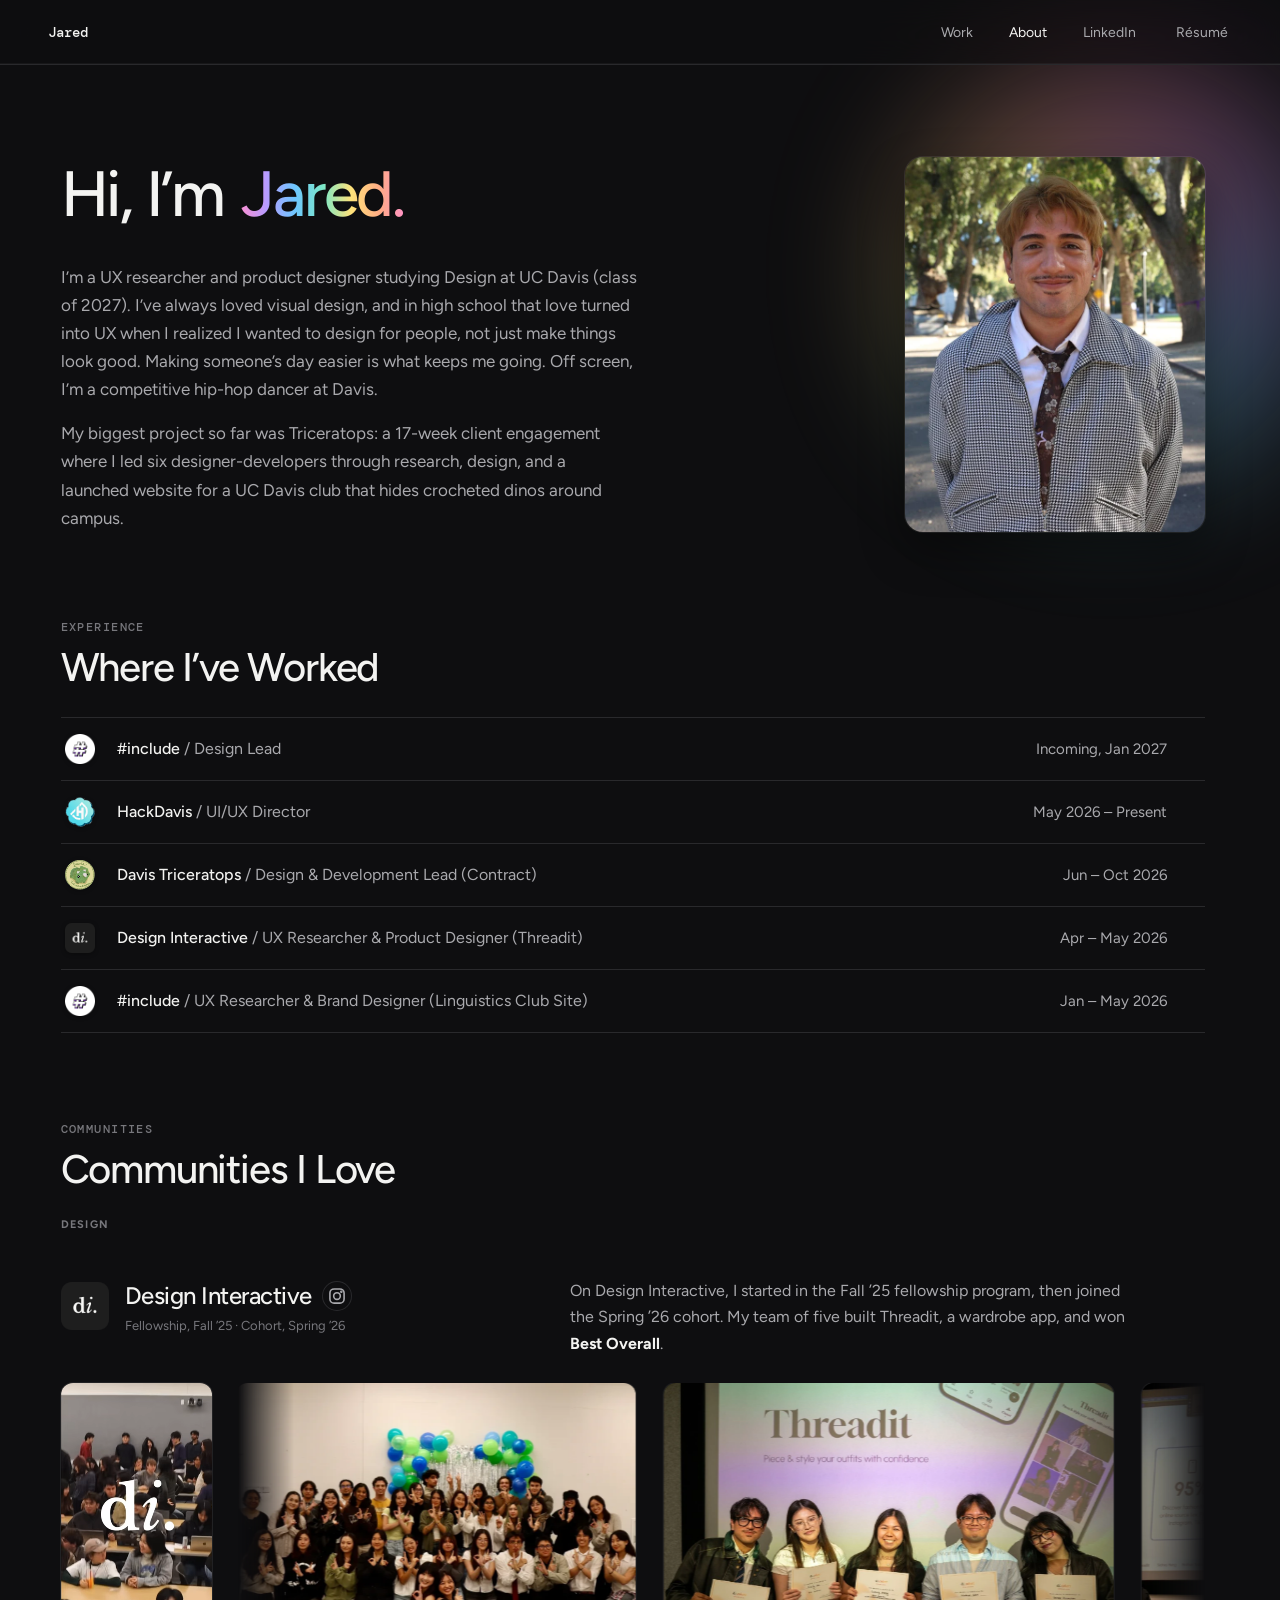
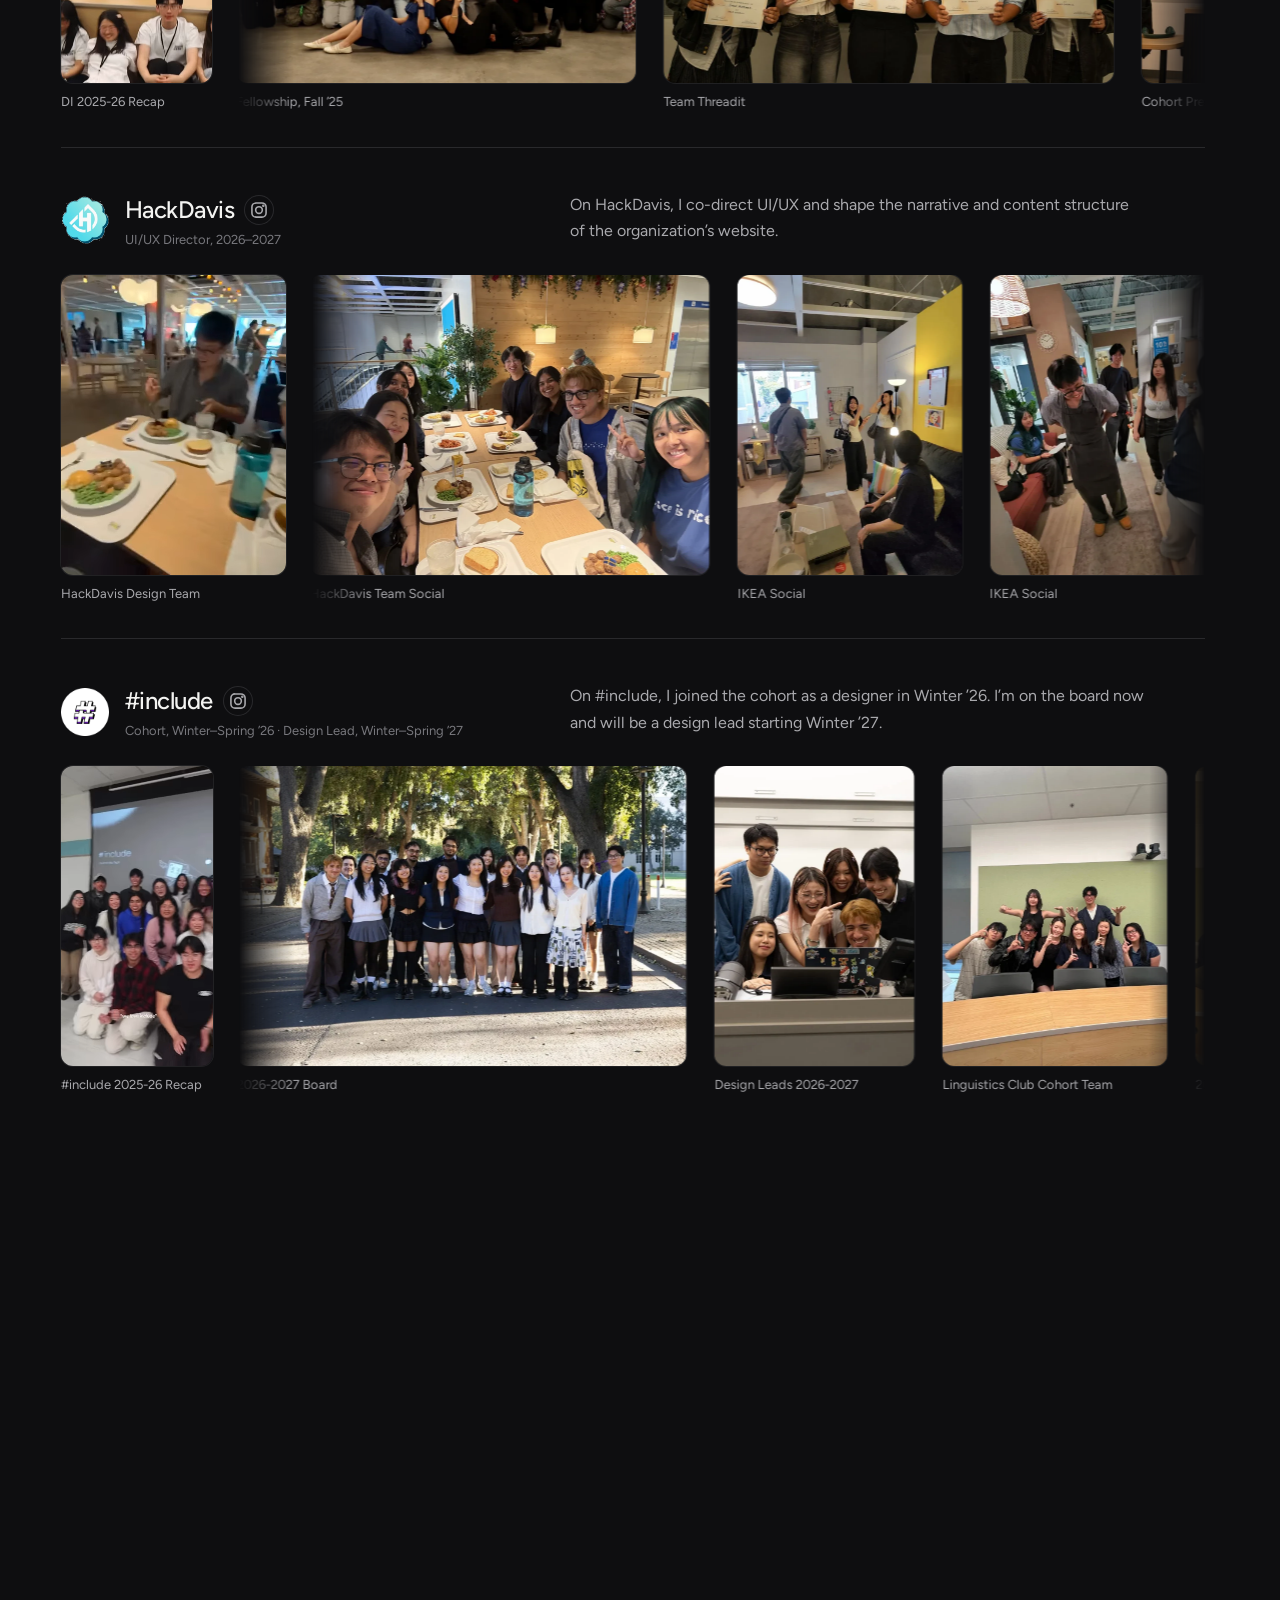
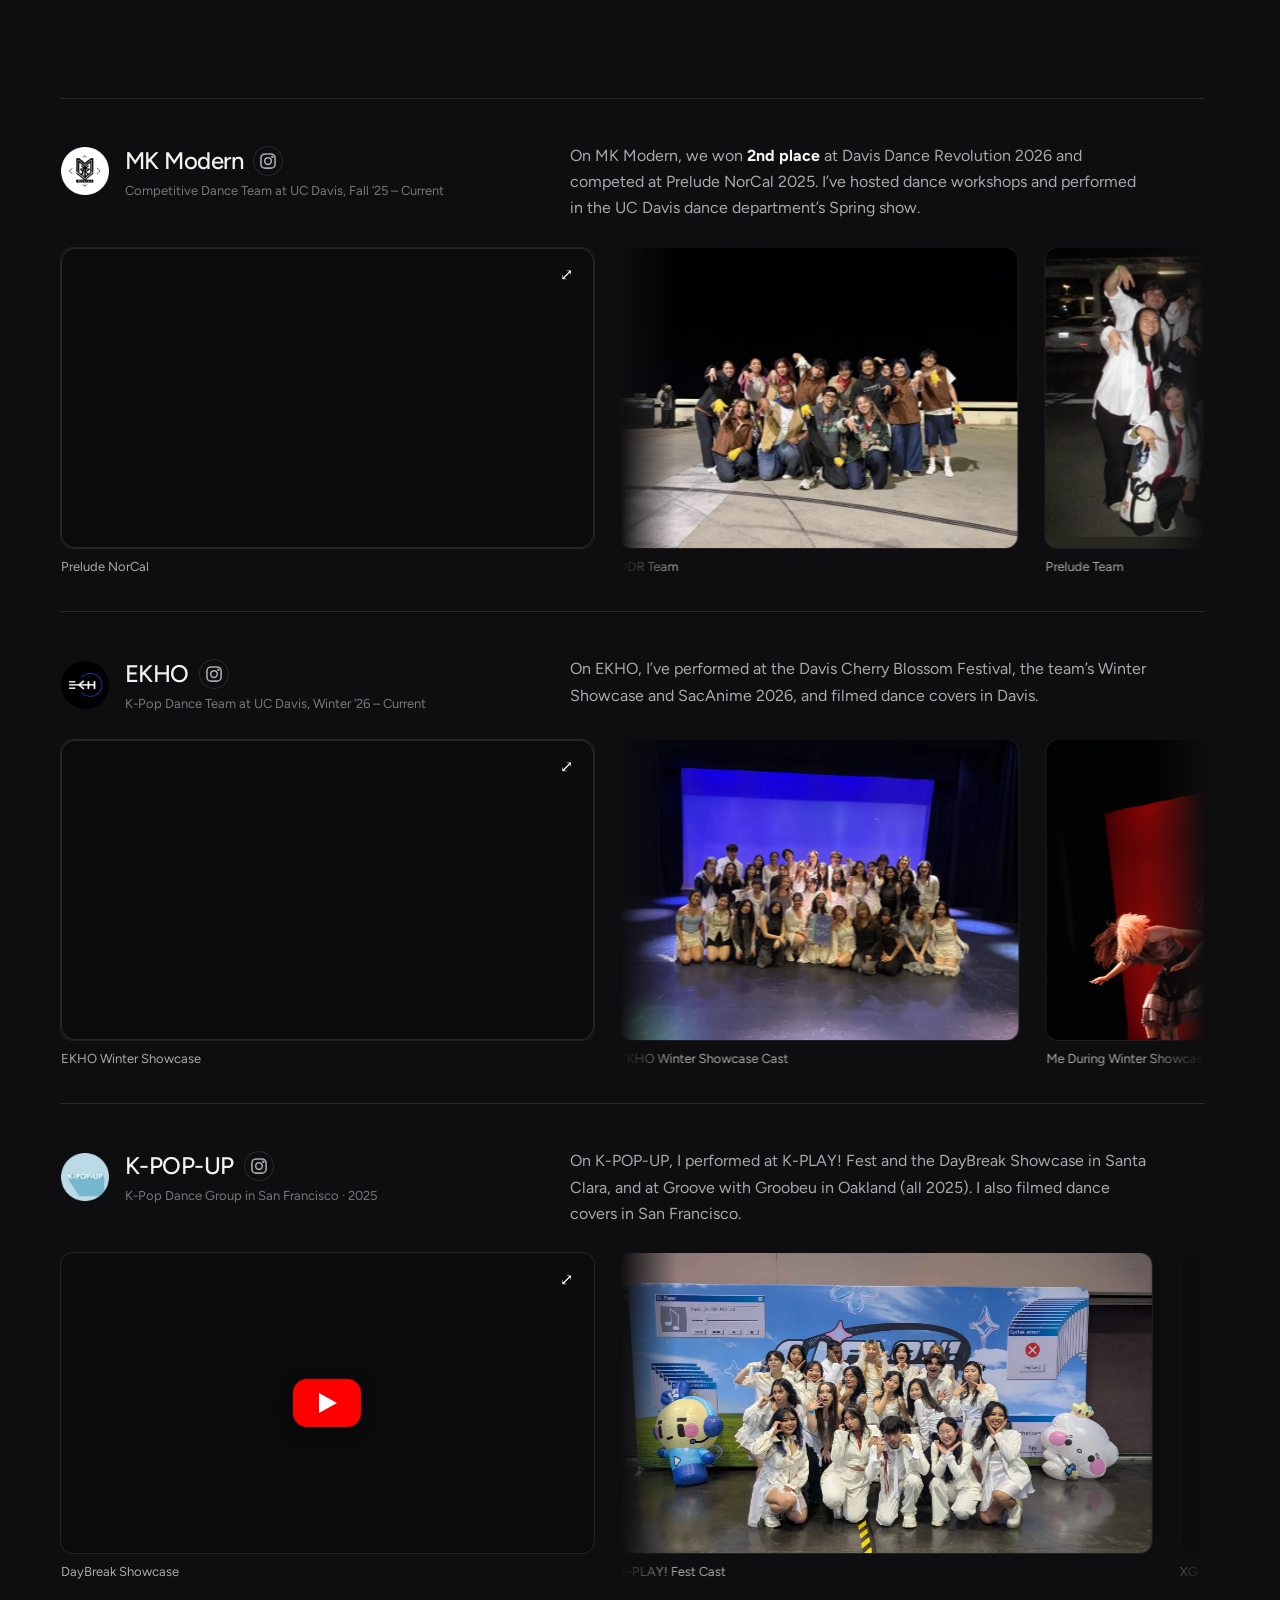
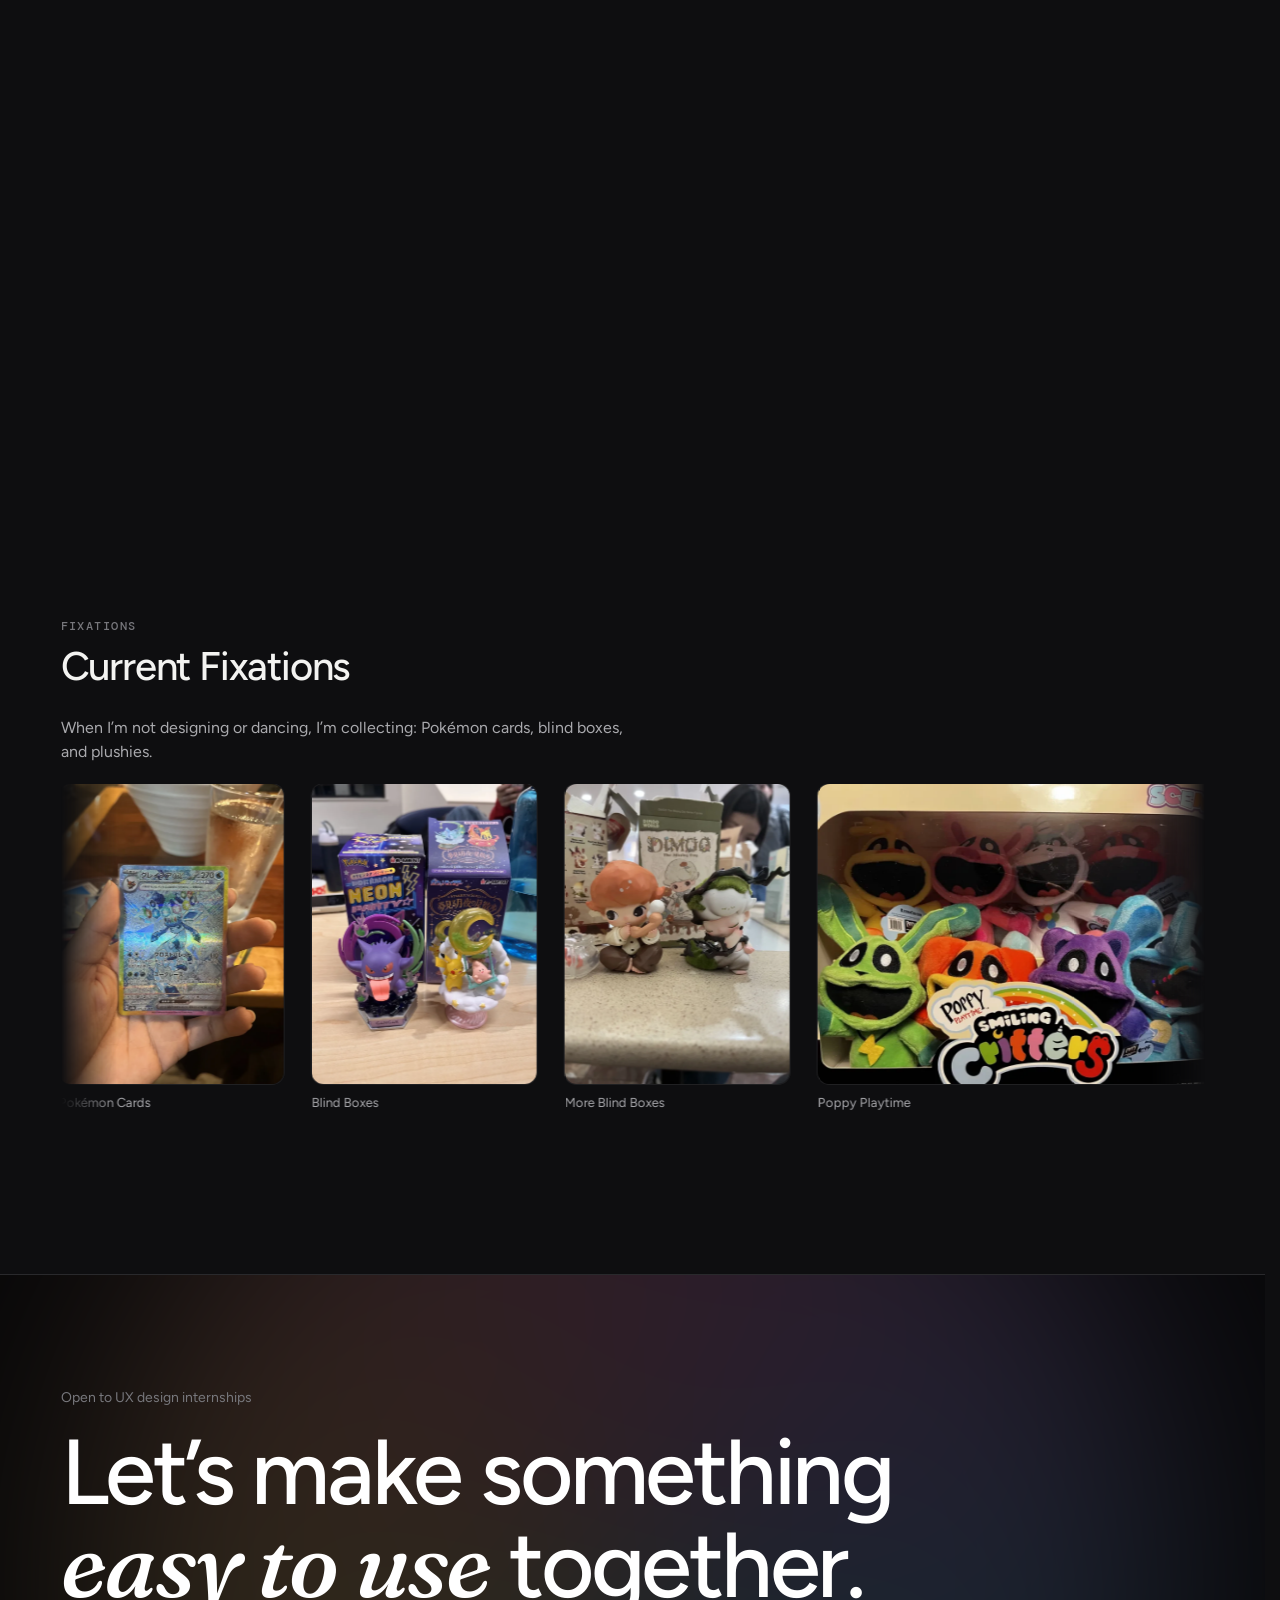
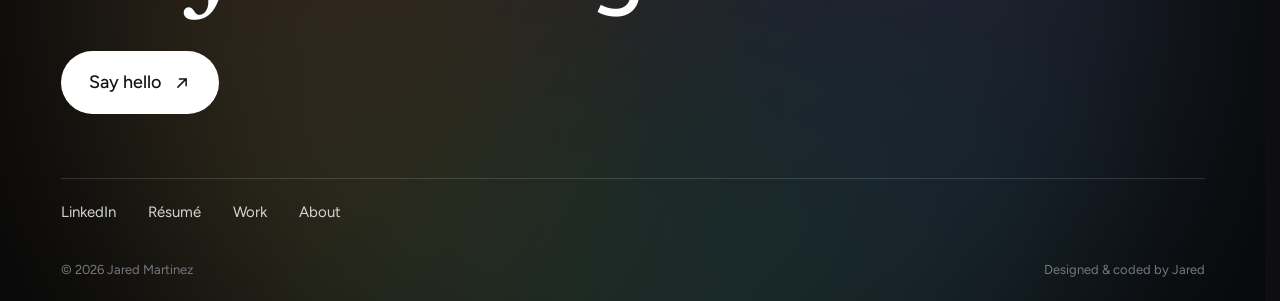
==== commit f9a6003b: "Home: remove hero availability chip. About: rename Off the Clock to Dance, delay featured video star" ====
--- a/about.html
+++ b/about.html
@@ -49,7 +49,7 @@
       <header class="x-head reveal"><span class="x-eyebrow">Communities</span><h2 class="x-h2">Communities I Love</h2></header>
       <h4 class="x-grp reveal">Design</h4>
       <div class="x-cos"><article class="x-co reveal"><div class="x-co-top"><div class="x-co-id"><img class="x-img" src="assets/img/logo-di.png" alt="" aria-hidden="true"><div><h3>Design Interactive<a class="x-ig-ico" href="https://www.instagram.com/davisdesigninteractive/" target="_blank" rel="noopener noreferrer" aria-label="Design Interactive on Instagram"><svg viewBox="0 0 24 24" width="20" height="20" fill="none" stroke="currentColor" stroke-width="1.9" stroke-linecap="round" stroke-linejoin="round" aria-hidden="true"><rect x="3.5" y="3.5" width="17" height="17" rx="5"/><circle cx="12" cy="12" r="4"/><circle cx="17.2" cy="6.8" r=".6" fill="currentColor"/></svg></a></h3><p class="x-c-role">Fellowship, Fall ’25 · Cohort, Spring ’26</p></div></div><div class="x-co-desc"><p>On Design Interactive, I started in the Fall ’25 fellowship program, then joined the Spring ’26 cohort. My team of five built Threadit, a wardrobe app, and won <strong>Best Overall</strong>.</p></div></div><div class="x-co-media has-feat"><figure class="x-m x-pv x-feat" style="--ar:360/712"><div class="x-mf"><video class="clip" data-loop autoplay muted loop playsinline preload="metadata" poster="assets/img/ab-di-reel-poster.webp" aria-label="DI 2025-26 Recap"><source src="assets/video/ab-di-reel.webm" type="video/webm"><source src="assets/video/ab-di-reel.mp4" type="video/mp4"></video></div><figcaption>DI 2025-26 Recap</figcaption></figure><div class="x-car" data-car><div class="x-car-track"><figure class="x-m" style="--ar:960/720"><div class="x-mf"><img src="assets/img/ab-di-fellowship.webp" alt="The Design Interactive fellowship group posing together in front of balloons" loading="lazy" draggable="false" width="960" height="720"></div><figcaption>Fellowship, Fall ’25</figcaption></figure><figure class="x-m" style="--ar:1280/853"><div class="x-mf"><img src="assets/img/ab-di-cohort.webp" alt="Team Threadit holding their certificates in front of the Threadit slide" loading="lazy" draggable="false" width="1280" height="853"></div><figcaption>Team Threadit</figcaption></figure><figure class="x-m" style="--ar:1280/853"><div class="x-mf"><img src="assets/img/ab-di-present.webp" alt="Presenting Threadit on stage" loading="lazy" draggable="false" width="1280" height="853"></div><figcaption>Cohort Presentation Night</figcaption></figure></div></div></div></article><article class="x-co reveal"><div class="x-co-top"><div class="x-co-id"><img class="x-img" src="assets/img/logo-hackdavis.png" alt="" aria-hidden="true"><div><h3>HackDavis<a class="x-ig-ico" href="https://www.instagram.com/hackdavis/" target="_blank" rel="noopener noreferrer" aria-label="HackDavis on Instagram"><svg viewBox="0 0 24 24" width="20" height="20" fill="none" stroke="currentColor" stroke-width="1.9" stroke-linecap="round" stroke-linejoin="round" aria-hidden="true"><rect x="3.5" y="3.5" width="17" height="17" rx="5"/><circle cx="12" cy="12" r="4"/><circle cx="17.2" cy="6.8" r=".6" fill="currentColor"/></svg></a></h3><p class="x-c-role">UI/UX Director, 2026–2027</p></div></div><div class="x-co-desc"><p>On HackDavis, I co-direct UI/UX and shape the narrative and content structure of the organization’s website.</p></div></div><div class="x-co-media has-feat"><figure class="x-m x-pv x-feat" style="--ar:3/4"><div class="x-mf"><video class="clip" data-loop autoplay muted loop playsinline preload="metadata" poster="assets/img/ab-hackdavis-poster.webp" aria-label="HackDavis Design Team"><source src="assets/video/ab-hackdavis.webm" type="video/webm"><source src="assets/video/ab-hackdavis.mp4" type="video/mp4"></video></div><figcaption>HackDavis Design Team</figcaption></figure><div class="x-car" data-car><div class="x-car-track"><figure class="x-m" style="--ar:1536/1152"><div class="x-mf"><img src="assets/img/ab-hd-1.webp" alt="HackDavis members posing at a table at a restaurant" loading="lazy" draggable="false" width="1536" height="1152"></div><figcaption>HackDavis Team Social</figcaption></figure><figure class="x-m" style="--ar:767/1024"><div class="x-mf"><img src="assets/img/ab-hd-2.webp" alt="HackDavis members chatting in a furniture showroom" loading="lazy" draggable="false" width="767" height="1024"></div><figcaption>IKEA Social</figcaption></figure><figure class="x-m" style="--ar:768/1024"><div class="x-mf"><img src="assets/img/ab-hd-3.webp" alt="A HackDavis member reading a note while teammates look on" loading="lazy" draggable="false" width="768" height="1024"></div><figcaption>IKEA Social</figcaption></figure></div></div></div></article><article class="x-co reveal"><div class="x-co-top"><div class="x-co-id"><img class="x-img" src="assets/img/logo-include.png" alt="" aria-hidden="true"><div><h3>#include<a class="x-ig-ico" href="https://www.instagram.com/includedavis/" target="_blank" rel="noopener noreferrer" aria-label="#include on Instagram"><svg viewBox="0 0 24 24" width="20" height="20" fill="none" stroke="currentColor" stroke-width="1.9" stroke-linecap="round" stroke-linejoin="round" aria-hidden="true"><rect x="3.5" y="3.5" width="17" height="17" rx="5"/><circle cx="12" cy="12" r="4"/><circle cx="17.2" cy="6.8" r=".6" fill="currentColor"/></svg></a></h3><p class="x-c-role">Cohort, Winter–Spring ’26 · Design Lead, Winter–Spring ’27</p></div></div><div class="x-co-desc"><p>On #include, I joined the cohort as a designer in Winter ’26. I’m on the board now and will be a design lead starting Winter ’27.</p></div></div><div class="x-co-media has-feat"><figure class="x-m x-pv x-feat" style="--ar:360/706"><div class="x-mf"><video class="clip" data-loop autoplay muted loop playsinline preload="metadata" poster="assets/img/ab-include-reel-poster.webp" aria-label="#include 2025-26 Recap"><source src="assets/video/ab-include-reel.webm" type="video/webm"><source src="assets/video/ab-include-reel.mp4" type="video/mp4"></video></div><figcaption>#include 2025-26 Recap</figcaption></figure><div class="x-car" data-car><div class="x-car-track"><figure class="x-m" style="--ar:1536/1024"><div class="x-mf"><img src="assets/img/ab-include-3.webp" alt="The #include team standing together on a tree-lined campus road" loading="lazy" draggable="false" width="1536" height="1024"></div><figcaption>2026-2027 Board</figcaption></figure><figure class="x-m" style="--ar:683/1024"><div class="x-mf"><img src="assets/img/ab-include-4.webp" alt="Members of #include laughing together around a laptop" loading="lazy" draggable="false" width="683" height="1024"></div><figcaption>Design Leads 2026-2027</figcaption></figure><figure class="x-m" style="--ar:767/1024"><div class="x-mf"><img src="assets/img/ab-include-5.webp" alt="The #include design team posing at a table in a classroom" loading="lazy" draggable="false" width="767" height="1024"></div><figcaption>Linguistics Club Cohort Team</figcaption></figure><figure class="x-m" style="--ar:1280/855"><div class="x-mf"><img src="assets/img/ab-include-2.webp" alt="The #include cohort posing in a classroom" loading="lazy" draggable="false" width="1280" height="855"></div><figcaption>2026 Winter-Spring Cohort</figcaption></figure></div></div></div></article></div>
-      <h4 class="x-grp reveal">Off the Clock</h4>
+      <h4 class="x-grp reveal">Dance</h4>
       <div class="x-cos"><article class="x-co reveal"><div class="x-co-top"><div class="x-co-id"><img class="x-img" src="assets/img/logo-newkidz.png" alt="" aria-hidden="true"><div><h3>NEWKIDZ<a class="x-ig-ico" href="https://www.instagram.com/newkidz.nkz/" target="_blank" rel="noopener noreferrer" aria-label="NEWKIDZ on Instagram"><svg viewBox="0 0 24 24" width="20" height="20" fill="none" stroke="currentColor" stroke-width="1.9" stroke-linecap="round" stroke-linejoin="round" aria-hidden="true"><rect x="3.5" y="3.5" width="17" height="17" rx="5"/><circle cx="12" cy="12" r="4"/><circle cx="17.2" cy="6.8" r=".6" fill="currentColor"/></svg></a></h3><p class="x-c-role">Competitive Dance Team in Sacramento, Summer ’26 – Current</p></div></div><div class="x-co-desc"><p>With NEWKIDZ, we’ve won <strong>1st place</strong> at K-PLAY! Offs in Santa Clara and at KP International in Rancho Cordova (both 2026). I’ve also filmed dance covers in Sacramento and <strong>headlined</strong> at SacAnime 2026.</p></div></div><div class="x-co-media has-feat"><figure class="x-m x-yt x-feat" style="--ar:16/9"><div class="x-mf"><a class="x-vid" href="https://www.youtube.com/watch?v=4xDZyEE0aps" data-yt="4xDZyEE0aps" data-autoplay target="_blank" rel="noopener noreferrer" aria-label="Play: K-PLAY! Offs Dance Competition"><img src="https://i.ytimg.com/vi/4xDZyEE0aps/maxresdefault.jpg" alt="" loading="lazy" draggable="false" onerror="var f=this.dataset.f|0;if(f==0){this.dataset.f=1;this.src='https://i.ytimg.com/vi/4xDZyEE0aps/sddefault.jpg'}else if(f==1){this.dataset.f=2;this.src='https://i.ytimg.com/vi/4xDZyEE0aps/hqdefault.jpg'}else{this.remove()}"><span class="x-play" aria-hidden="true"></span></a><button class="x-hit" type="button" aria-label="Expand video"></button><span class="x-expand" aria-hidden="true">⤢</span></div><figcaption>K-PLAY! Offs Dance Competition</figcaption></figure><div class="x-car" data-car><div class="x-car-track"><figure class="x-m" style="--ar:810/1450"><div class="x-mf"><img src="assets/img/ab-newkidz.webp" alt="NEWKIDZ team members posing on a gym floor in red" loading="lazy" draggable="false" width="810" height="1450"></div><figcaption>K-PLAY! Offs Team</figcaption></figure><figure class="x-m" style="--ar:1040/555"><div class="x-mf"><img src="assets/img/ab-nkz-s1.webp" alt="The NEWKIDZ Season 1 team posing together outside at night" loading="lazy" draggable="false" width="1040" height="555"></div><figcaption>Season 1 Team</figcaption></figure><figure class="x-m x-yt" style="--ar:16/9"><div class="x-mf"><a class="x-vid" href="https://www.youtube.com/watch?v=G6zW-KF57Dw" data-yt="G6zW-KF57Dw" target="_blank" rel="noopener noreferrer" aria-label="Play: BAD - ATEEZ Dance Cover"><img src="https://i.ytimg.com/vi/G6zW-KF57Dw/maxresdefault.jpg" alt="" loading="lazy" draggable="false" onerror="var f=this.dataset.f|0;if(f==0){this.dataset.f=1;this.src='https://i.ytimg.com/vi/G6zW-KF57Dw/sddefault.jpg'}else if(f==1){this.dataset.f=2;this.src='https://i.ytimg.com/vi/G6zW-KF57Dw/hqdefault.jpg'}else{this.remove()}"><span class="x-play" aria-hidden="true"></span></a></div><figcaption>BAD - ATEEZ Dance Cover</figcaption></figure></div></div></div></article><article class="x-co reveal"><div class="x-co-top"><div class="x-co-id"><img class="x-img" src="assets/img/logo-mkmodern.png" alt="" aria-hidden="true"><div><h3>MK Modern<a class="x-ig-ico" href="https://www.instagram.com/mkmodern/" target="_blank" rel="noopener noreferrer" aria-label="MK Modern on Instagram"><svg viewBox="0 0 24 24" width="20" height="20" fill="none" stroke="currentColor" stroke-width="1.9" stroke-linecap="round" stroke-linejoin="round" aria-hidden="true"><rect x="3.5" y="3.5" width="17" height="17" rx="5"/><circle cx="12" cy="12" r="4"/><circle cx="17.2" cy="6.8" r=".6" fill="currentColor"/></svg></a></h3><p class="x-c-role">Competitive Dance Team at UC Davis, Fall ’25 – Current</p></div></div><div class="x-co-desc"><p>On MK Modern, we won <strong>2nd place</strong> at Davis Dance Revolution 2026 and competed at Prelude NorCal 2025. I’ve hosted dance workshops and performed in the UC Davis dance department’s Spring show.</p></div></div><div class="x-co-media has-feat"><figure class="x-m x-yt x-feat" style="--ar:16/9"><div class="x-mf"><a class="x-vid" href="https://www.youtube.com/watch?v=GJey87ZkhEk" data-yt="GJey87ZkhEk" data-autoplay target="_blank" rel="noopener noreferrer" aria-label="Play: Prelude NorCal"><img src="https://i.ytimg.com/vi/GJey87ZkhEk/maxresdefault.jpg" alt="" loading="lazy" draggable="false" onerror="var f=this.dataset.f|0;if(f==0){this.dataset.f=1;this.src='https://i.ytimg.com/vi/GJey87ZkhEk/sddefault.jpg'}else if(f==1){this.dataset.f=2;this.src='https://i.ytimg.com/vi/GJey87ZkhEk/hqdefault.jpg'}else{this.remove()}"><span class="x-play" aria-hidden="true"></span></a><button class="x-hit" type="button" aria-label="Expand video"></button><span class="x-expand" aria-hidden="true">⤢</span></div><figcaption>Prelude NorCal</figcaption></figure><div class="x-car" data-car><div class="x-car-track"><figure class="x-m" style="--ar:932/700"><div class="x-mf"><img src="assets/img/ab-mk-1.webp" alt="MK Modern members posing at night" loading="lazy" draggable="false" width="932" height="700"></div><figcaption>DDR Team</figcaption></figure><figure class="x-m" style="--ar:526/346"><div class="x-mf"><img src="assets/img/ab-mk-2.webp" alt="MK Modern members in white shirts and red ties" loading="lazy" draggable="false" width="526" height="346"></div><figcaption>Prelude Team</figcaption></figure><figure class="x-m x-yt" style="--ar:16/9"><div class="x-mf"><a class="x-vid" href="https://www.youtube.com/watch?v=SHLrVopWMoc" data-yt="SHLrVopWMoc" target="_blank" rel="noopener noreferrer" aria-label="Play: Davis Dance Revolution Dance Competition"><img src="https://i.ytimg.com/vi/SHLrVopWMoc/maxresdefault.jpg" alt="" loading="lazy" draggable="false" onerror="var f=this.dataset.f|0;if(f==0){this.dataset.f=1;this.src='https://i.ytimg.com/vi/SHLrVopWMoc/sddefault.jpg'}else if(f==1){this.dataset.f=2;this.src='https://i.ytimg.com/vi/SHLrVopWMoc/hqdefault.jpg'}else{this.remove()}"><span class="x-play" aria-hidden="true"></span></a></div><figcaption>Davis Dance Revolution Dance Competition</figcaption></figure></div></div></div></article><article class="x-co reveal"><div class="x-co-top"><div class="x-co-id"><img class="x-img" src="assets/img/logo-ekho.png" alt="" aria-hidden="true"><div><h3>EKHO<a class="x-ig-ico" href="https://www.instagram.com/ekho.dance/" target="_blank" rel="noopener noreferrer" aria-label="EKHO on Instagram"><svg viewBox="0 0 24 24" width="20" height="20" fill="none" stroke="currentColor" stroke-width="1.9" stroke-linecap="round" stroke-linejoin="round" aria-hidden="true"><rect x="3.5" y="3.5" width="17" height="17" rx="5"/><circle cx="12" cy="12" r="4"/><circle cx="17.2" cy="6.8" r=".6" fill="currentColor"/></svg></a></h3><p class="x-c-role">K-Pop Dance Team at UC Davis, Winter ’26 – Current</p></div></div><div class="x-co-desc"><p>On EKHO, I’ve performed at the Davis Cherry Blossom Festival, the team’s Winter Showcase and SacAnime 2026, and filmed dance covers in Davis.</p></div></div><div class="x-co-media has-feat"><figure class="x-m x-yt x-feat" style="--ar:16/9"><div class="x-mf"><a class="x-vid" href="https://www.youtube.com/watch?v=TrWcjJXR0es" data-yt="TrWcjJXR0es" data-autoplay target="_blank" rel="noopener noreferrer" aria-label="Play: EKHO Winter Showcase"><img src="https://i.ytimg.com/vi/TrWcjJXR0es/maxresdefault.jpg" alt="" loading="lazy" draggable="false" onerror="var f=this.dataset.f|0;if(f==0){this.dataset.f=1;this.src='https://i.ytimg.com/vi/TrWcjJXR0es/sddefault.jpg'}else if(f==1){this.dataset.f=2;this.src='https://i.ytimg.com/vi/TrWcjJXR0es/hqdefault.jpg'}else{this.remove()}"><span class="x-play" aria-hidden="true"></span></a><button class="x-hit" type="button" aria-label="Expand video"></button><span class="x-expand" aria-hidden="true">⤢</span></div><figcaption>EKHO Winter Showcase</figcaption></figure><div class="x-car" data-car><div class="x-car-track"><figure class="x-m" style="--ar:1656/1242"><div class="x-mf"><img src="assets/img/ab-ekho-1.webp" alt="The EKHO team after their showcase" loading="lazy" draggable="false" width="1656" height="1242"></div><figcaption>EKHO Winter Showcase Cast</figcaption></figure><figure class="x-m" style="--ar:2000/1125"><div class="x-mf"><img src="assets/img/ab-ekho-2.webp" alt="EKHO dancers performing on a red stage" loading="lazy" draggable="false" width="2000" height="1125"></div><figcaption>Me During Winter Showcase</figcaption></figure><figure class="x-m x-yt" style="--ar:16/9"><div class="x-mf"><a class="x-vid" href="https://www.youtube.com/watch?v=g5Njkk2mMac" data-yt="g5Njkk2mMac" target="_blank" rel="noopener noreferrer" aria-label="Play: IVE - Bang Bang Dance Cover"><img src="https://i.ytimg.com/vi/g5Njkk2mMac/maxresdefault.jpg" alt="" loading="lazy" draggable="false" onerror="var f=this.dataset.f|0;if(f==0){this.dataset.f=1;this.src='https://i.ytimg.com/vi/g5Njkk2mMac/sddefault.jpg'}else if(f==1){this.dataset.f=2;this.src='https://i.ytimg.com/vi/g5Njkk2mMac/hqdefault.jpg'}else{this.remove()}"><span class="x-play" aria-hidden="true"></span></a></div><figcaption>IVE - Bang Bang Dance Cover</figcaption></figure></div></div></div></article><article class="x-co reveal"><div class="x-co-top"><div class="x-co-id"><img class="x-img" src="assets/img/logo-kpopup.png" alt="" aria-hidden="true"><div><h3>K-POP-UP<a class="x-ig-ico" href="https://www.instagram.com/kpopupsf/" target="_blank" rel="noopener noreferrer" aria-label="K-POP-UP on Instagram"><svg viewBox="0 0 24 24" width="20" height="20" fill="none" stroke="currentColor" stroke-width="1.9" stroke-linecap="round" stroke-linejoin="round" aria-hidden="true"><rect x="3.5" y="3.5" width="17" height="17" rx="5"/><circle cx="12" cy="12" r="4"/><circle cx="17.2" cy="6.8" r=".6" fill="currentColor"/></svg></a></h3><p class="x-c-role">K-Pop Dance Group in San Francisco · 2025</p></div></div><div class="x-co-desc"><p>On K-POP-UP, I performed at K-PLAY! Fest and the DayBreak Showcase in Santa Clara, and at Groove with Groobeu in Oakland (all 2025). I also filmed dance covers in San Francisco.</p></div></div><div class="x-co-media has-feat"><figure class="x-m x-yt x-feat" style="--ar:16/9"><div class="x-mf"><a class="x-vid" href="https://www.youtube.com/watch?v=i_hTtH6LqvQ" data-yt="i_hTtH6LqvQ" data-autoplay target="_blank" rel="noopener noreferrer" aria-label="Play: DayBreak Showcase"><img src="https://i.ytimg.com/vi/i_hTtH6LqvQ/maxresdefault.jpg" alt="" loading="lazy" draggable="false" onerror="var f=this.dataset.f|0;if(f==0){this.dataset.f=1;this.src='https://i.ytimg.com/vi/i_hTtH6LqvQ/sddefault.jpg'}else if(f==1){this.dataset.f=2;this.src='https://i.ytimg.com/vi/i_hTtH6LqvQ/hqdefault.jpg'}else{this.remove()}"><span class="x-play" aria-hidden="true"></span></a><button class="x-hit" type="button" aria-label="Expand video"></button><span class="x-expand" aria-hidden="true">⤢</span></div><figcaption>DayBreak Showcase</figcaption></figure><div class="x-car" data-car><div class="x-car-track"><figure class="x-m" style="--ar:2000/1125"><div class="x-mf"><img src="assets/img/ab-kpopup.webp" alt="K-POP-UP members posing together in white" loading="lazy" draggable="false" width="2000" height="1125"></div><figcaption>K-PLAY! Fest Cast</figcaption></figure><figure class="x-m x-yt" style="--ar:16/9"><div class="x-mf"><a class="x-vid" href="https://www.youtube.com/watch?v=08DUPmwqE5k" data-yt="08DUPmwqE5k" target="_blank" rel="noopener noreferrer" aria-label="Play: XG - In The Rain Dance Cover"><img src="https://i.ytimg.com/vi/08DUPmwqE5k/maxresdefault.jpg" alt="" loading="lazy" draggable="false" onerror="var f=this.dataset.f|0;if(f==0){this.dataset.f=1;this.src='https://i.ytimg.com/vi/08DUPmwqE5k/sddefault.jpg'}else if(f==1){this.dataset.f=2;this.src='https://i.ytimg.com/vi/08DUPmwqE5k/hqdefault.jpg'}else{this.remove()}"><span class="x-play" aria-hidden="true"></span></a></div><figcaption>XG - In The Rain Dance Cover</figcaption></figure></div></div></div></article><article class="x-co reveal"><div class="x-co-top"><div class="x-co-id"><img class="x-img" src="assets/img/logo-kcon.png" alt="" aria-hidden="true"><div><h3>KCON LA<a class="x-ig-ico" href="https://www.instagram.com/kconusa/" target="_blank" rel="noopener noreferrer" aria-label="KCON LA on Instagram"><svg viewBox="0 0 24 24" width="20" height="20" fill="none" stroke="currentColor" stroke-width="1.9" stroke-linecap="round" stroke-linejoin="round" aria-hidden="true"><rect x="3.5" y="3.5" width="17" height="17" rx="5"/><circle cx="12" cy="12" r="4"/><circle cx="17.2" cy="6.8" r=".6" fill="currentColor"/></svg></a></h3><p class="x-c-role">Dream Stage Dancer · 2025 and 2026</p></div></div><div class="x-co-desc"><p>As a two-time KCON LA Dream Stage performer, I danced with MONSTA X in 2025 and TOMORROW X TOGETHER in 2026 at Crypto.com Arena in Los Angeles.</p></div></div><div class="x-co-media has-feat"><figure class="x-m x-yt x-feat" style="--ar:16/9"><div class="x-mf"><a class="x-vid" href="https://www.youtube.com/watch?v=RqD84ooF-S4" data-yt="RqD84ooF-S4" data-autoplay target="_blank" rel="noopener noreferrer" aria-label="Play: TOMORROW X TOGETHER (TXT) Dream Stage"><img src="https://i.ytimg.com/vi/RqD84ooF-S4/maxresdefault.jpg" alt="" loading="lazy" draggable="false" onerror="var f=this.dataset.f|0;if(f==0){this.dataset.f=1;this.src='https://i.ytimg.com/vi/RqD84ooF-S4/sddefault.jpg'}else if(f==1){this.dataset.f=2;this.src='https://i.ytimg.com/vi/RqD84ooF-S4/hqdefault.jpg'}else{this.remove()}"><span class="x-play" aria-hidden="true"></span></a><button class="x-hit" type="button" aria-label="Expand video"></button><span class="x-expand" aria-hidden="true">⤢</span></div><figcaption>TOMORROW X TOGETHER (TXT) Dream Stage</figcaption></figure><div class="x-car" data-car><div class="x-car-track"><figure class="x-m" style="--ar:361/482"><div class="x-mf"><a class="x-fan" href="https://www.instagram.com/p/DcN9qo4N4AT/" target="_blank" rel="noopener noreferrer" aria-label="Fancam of Me on TXT Dream Stage: open on Instagram"></a><img src="assets/img/ab-kcon-txt-fan.webp" alt="A fancam still of Jared on stage at KCON LA 2026" loading="lazy" draggable="false" width="361" height="482"></div><figcaption>Fancam of Me on TXT Dream Stage</figcaption></figure><figure class="x-m" style="--ar:2000/1333"><div class="x-mf"><img src="assets/img/ab-kcon-txt.webp" alt="The full stage at KCON LA 2026 with the dancers posing" loading="lazy" draggable="false" width="2000" height="1333"></div><figcaption>KCON LA 2026</figcaption></figure><figure class="x-m" style="--ar:1080/655"><div class="x-mf"><a class="x-fan" href="https://www.instagram.com/p/DNKkPEmutX_/" target="_blank" rel="noopener noreferrer" aria-label="Fancam of Me on MONSTA X Dream Stage: open on Instagram"></a><img src="assets/img/ab-kcon-mx-fan.webp" alt="A still from the KCON LA 2025 fancam" loading="lazy" draggable="false" width="1080" height="655"></div><figcaption>Fancam of Me on MONSTA X Dream Stage</figcaption></figure><figure class="x-m" style="--ar:1170/775"><div class="x-mf"><img src="assets/img/ab-kcon-mx.webp" alt="The full stage at KCON LA 2025 with the dancers posing" loading="lazy" draggable="false" width="1170" height="775"></div><figcaption>KCON LA 2025</figcaption></figure><figure class="x-m x-yt" style="--ar:16/9"><div class="x-mf"><a class="x-vid" href="https://www.youtube.com/watch?v=-UCI0qFVW2M" data-yt="-UCI0qFVW2M" target="_blank" rel="noopener noreferrer" aria-label="Play: MONSTA X Dream Stage"><img src="https://i.ytimg.com/vi/-UCI0qFVW2M/maxresdefault.jpg" alt="" loading="lazy" draggable="false" onerror="var f=this.dataset.f|0;if(f==0){this.dataset.f=1;this.src='https://i.ytimg.com/vi/-UCI0qFVW2M/sddefault.jpg'}else if(f==1){this.dataset.f=2;this.src='https://i.ytimg.com/vi/-UCI0qFVW2M/hqdefault.jpg'}else{this.remove()}"><span class="x-play" aria-hidden="true"></span></a></div><figcaption>MONSTA X Dream Stage</figcaption></figure></div></div></div></article></div>
     </section>
 
